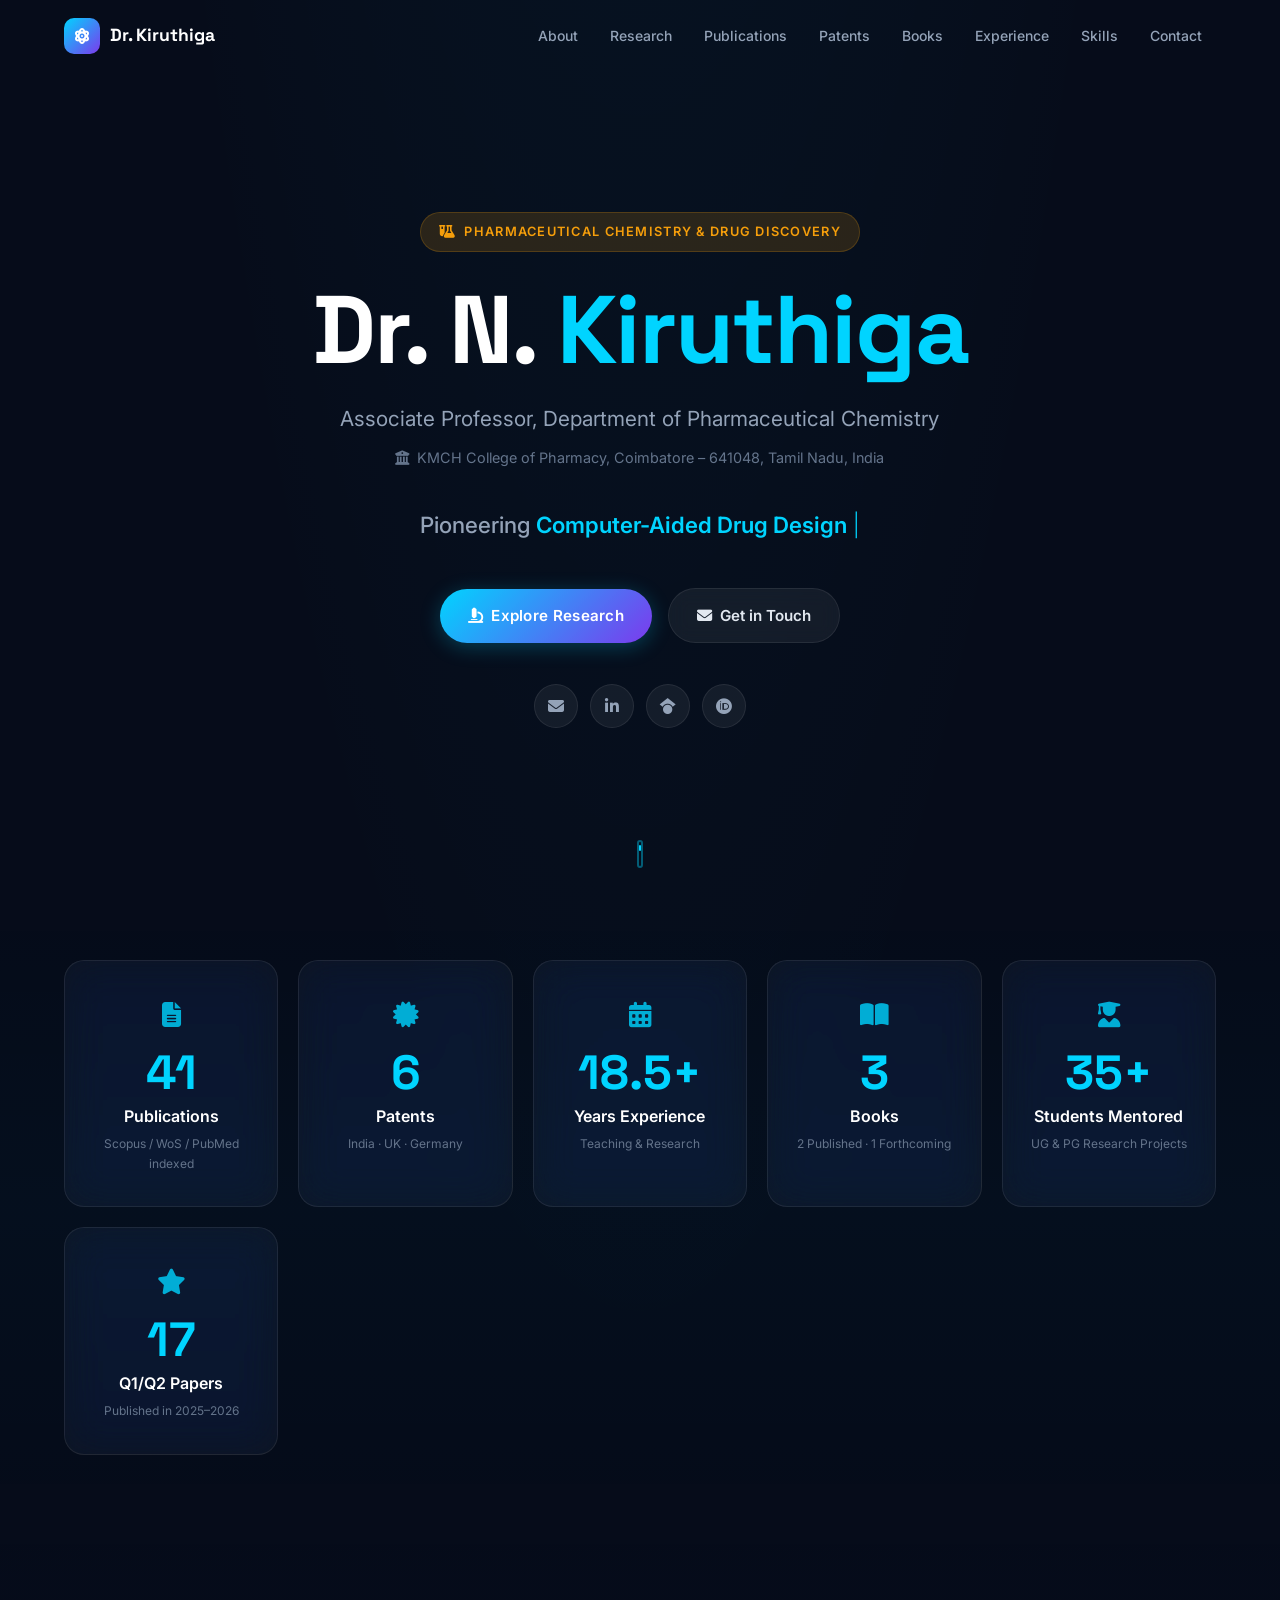
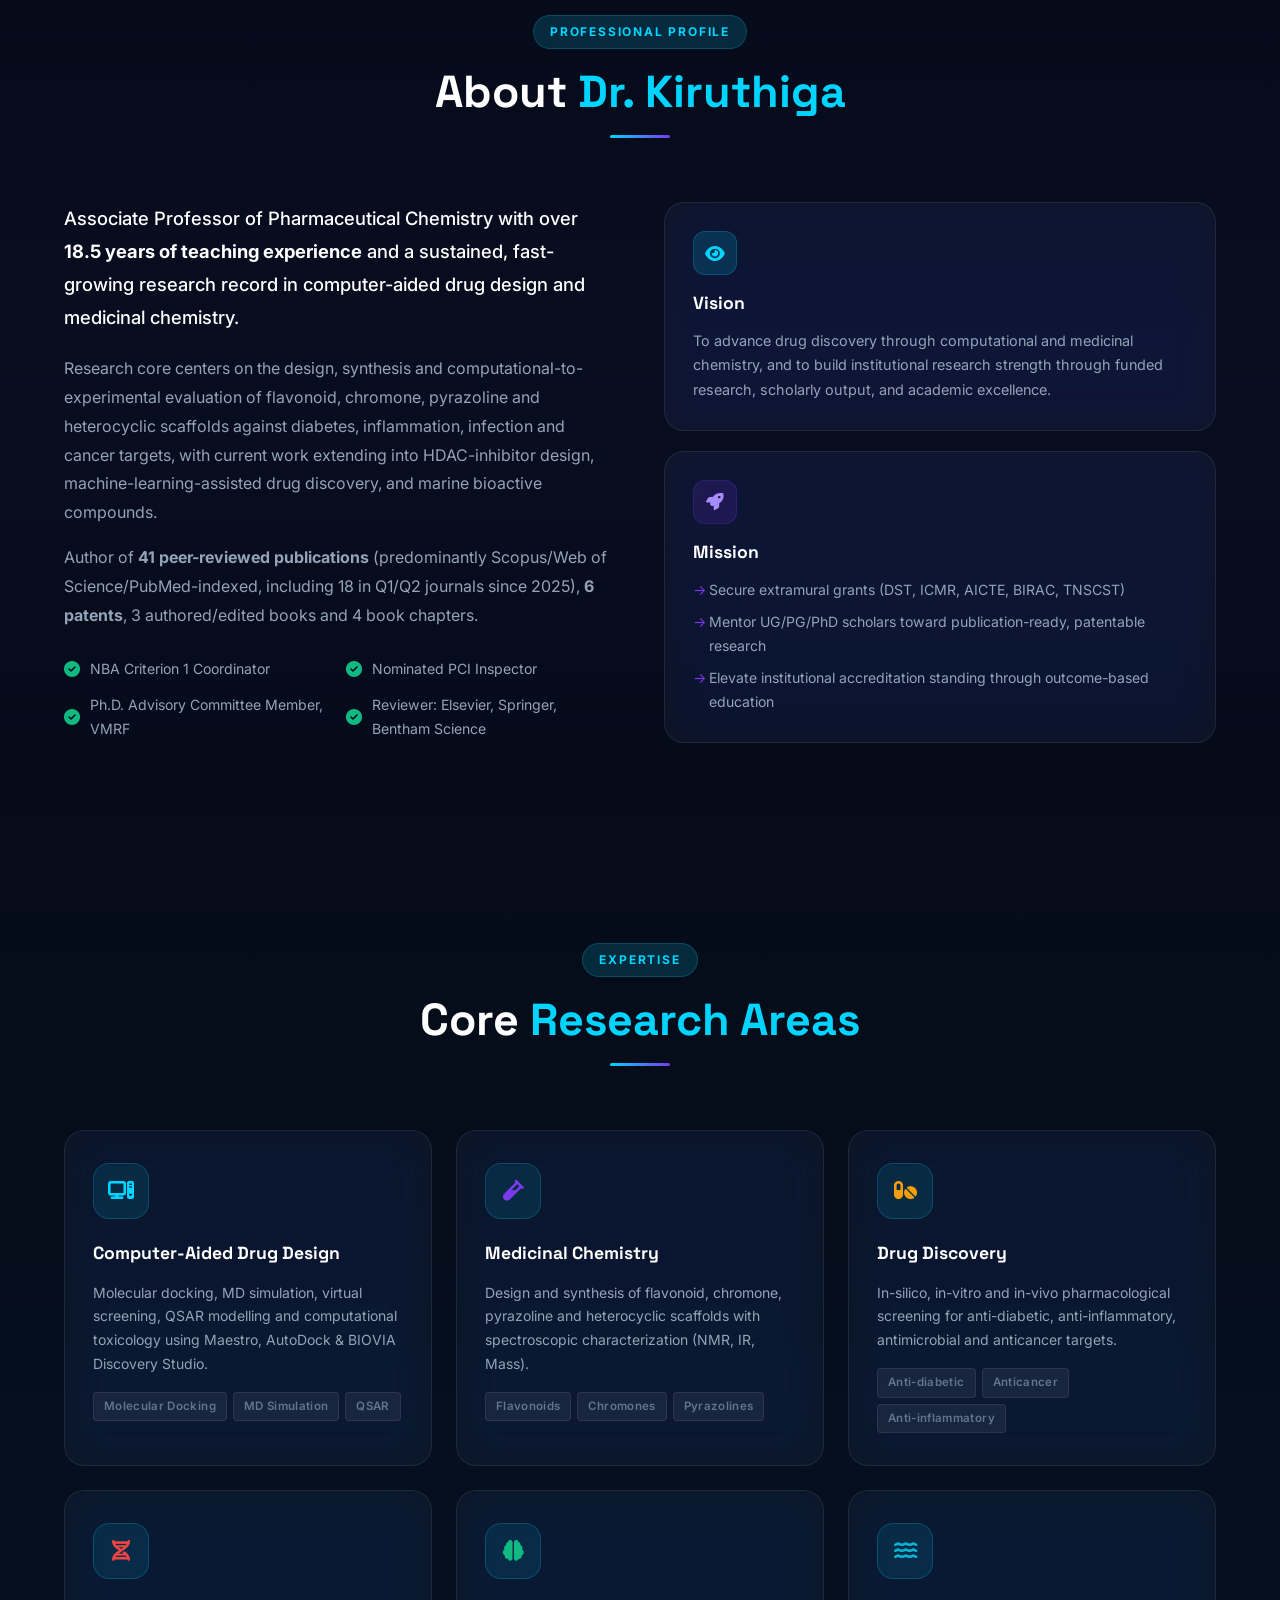
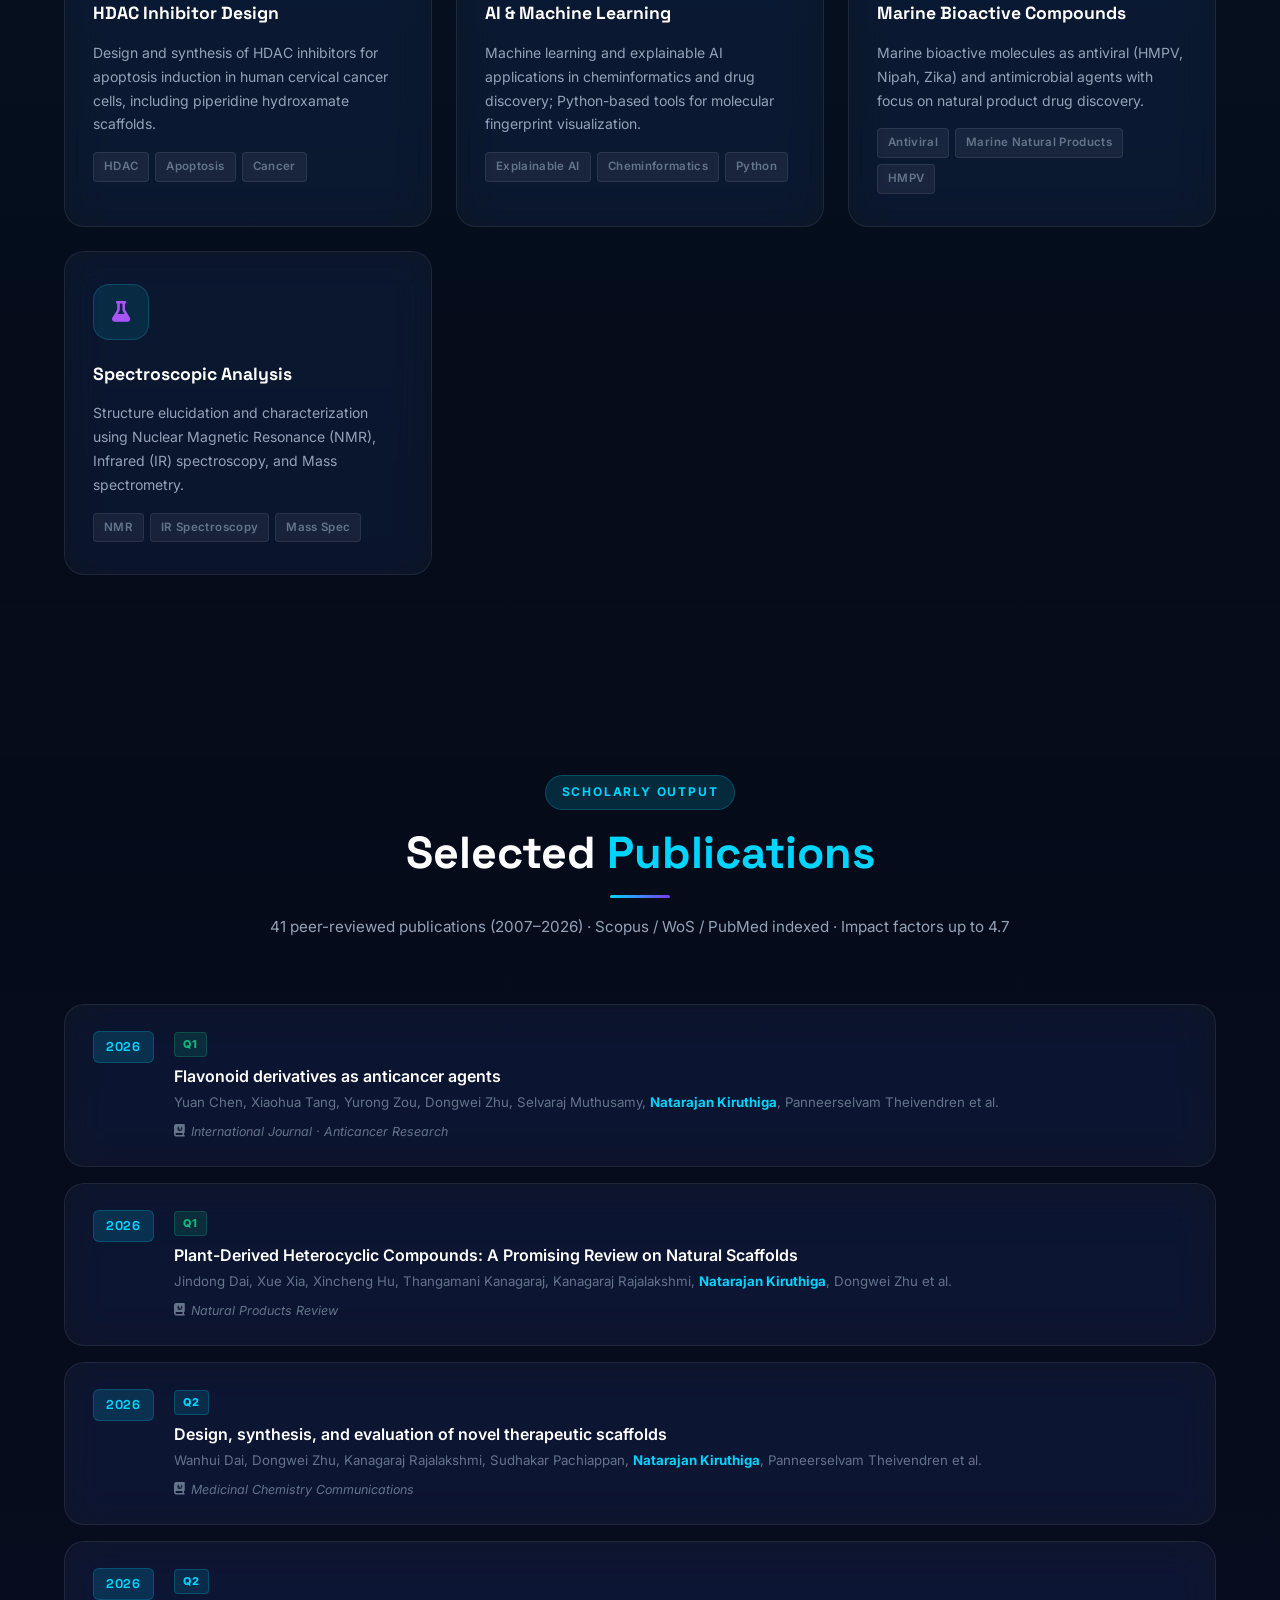
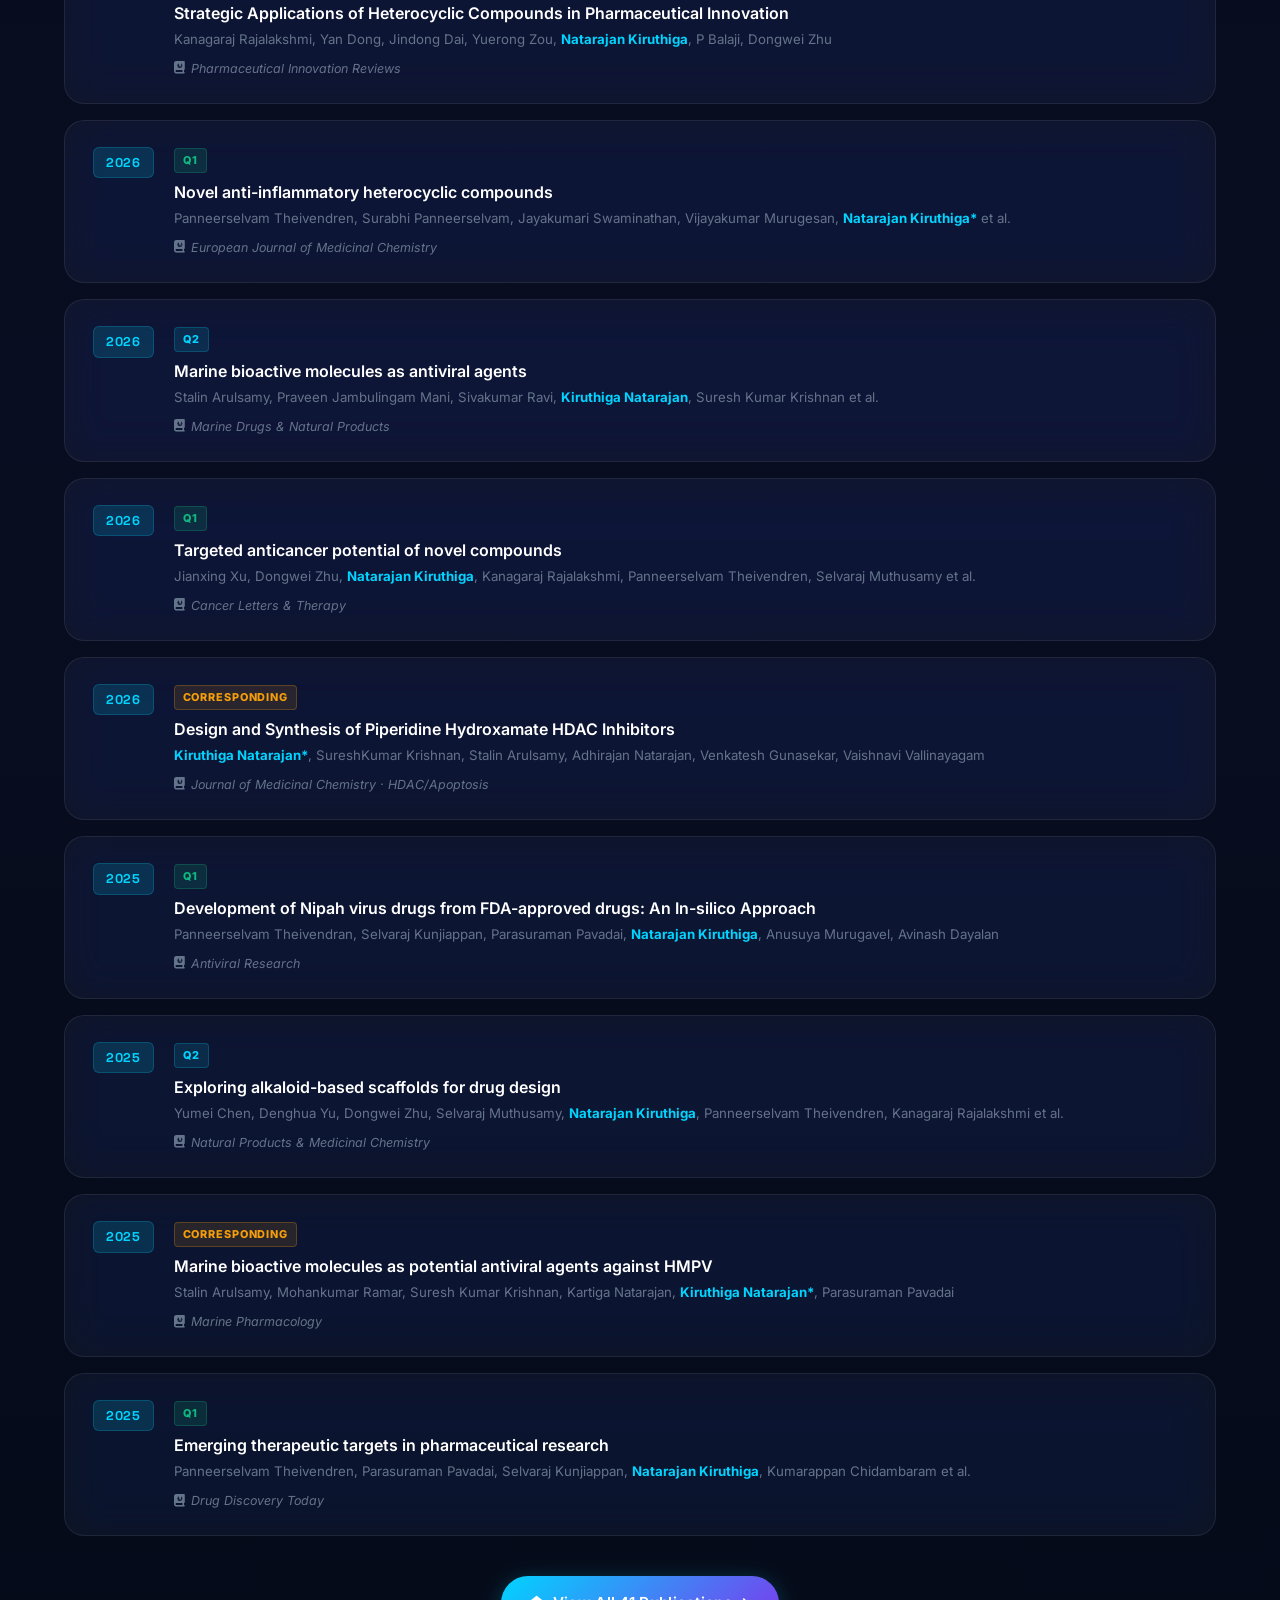
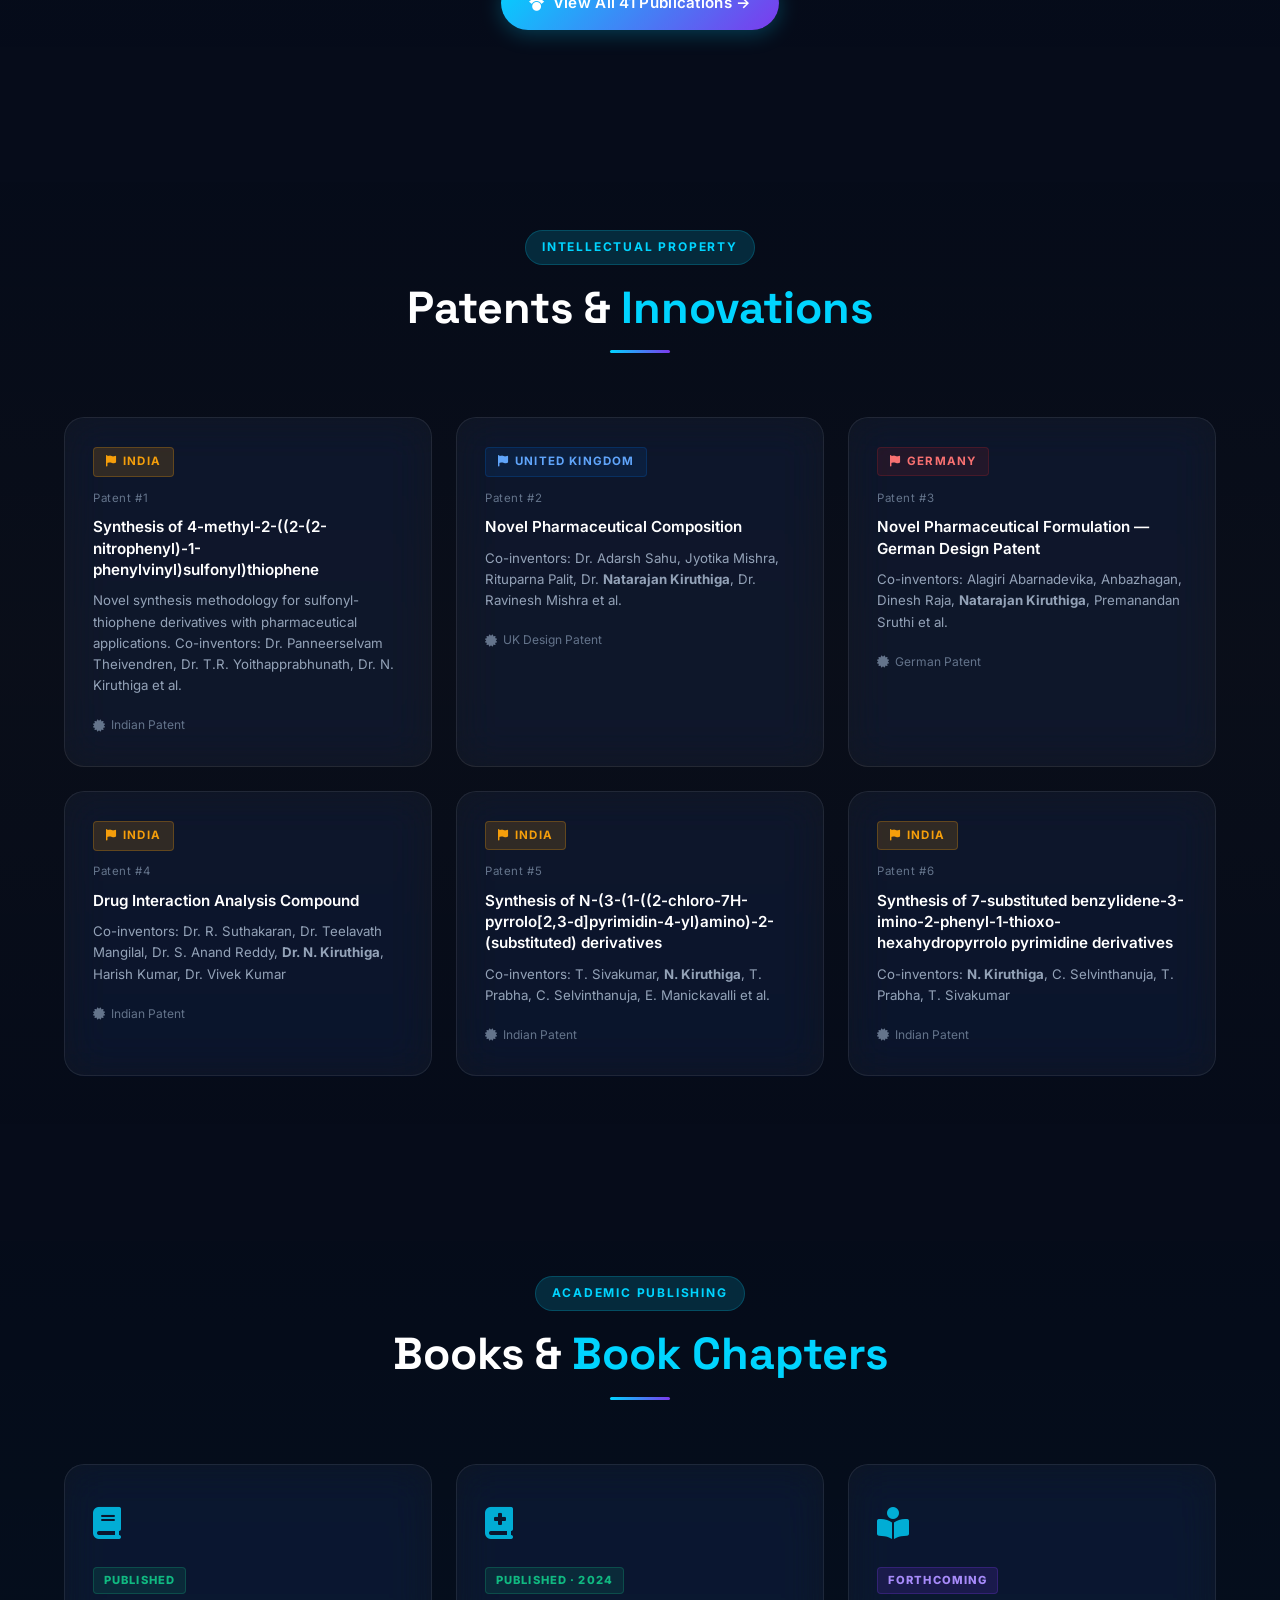
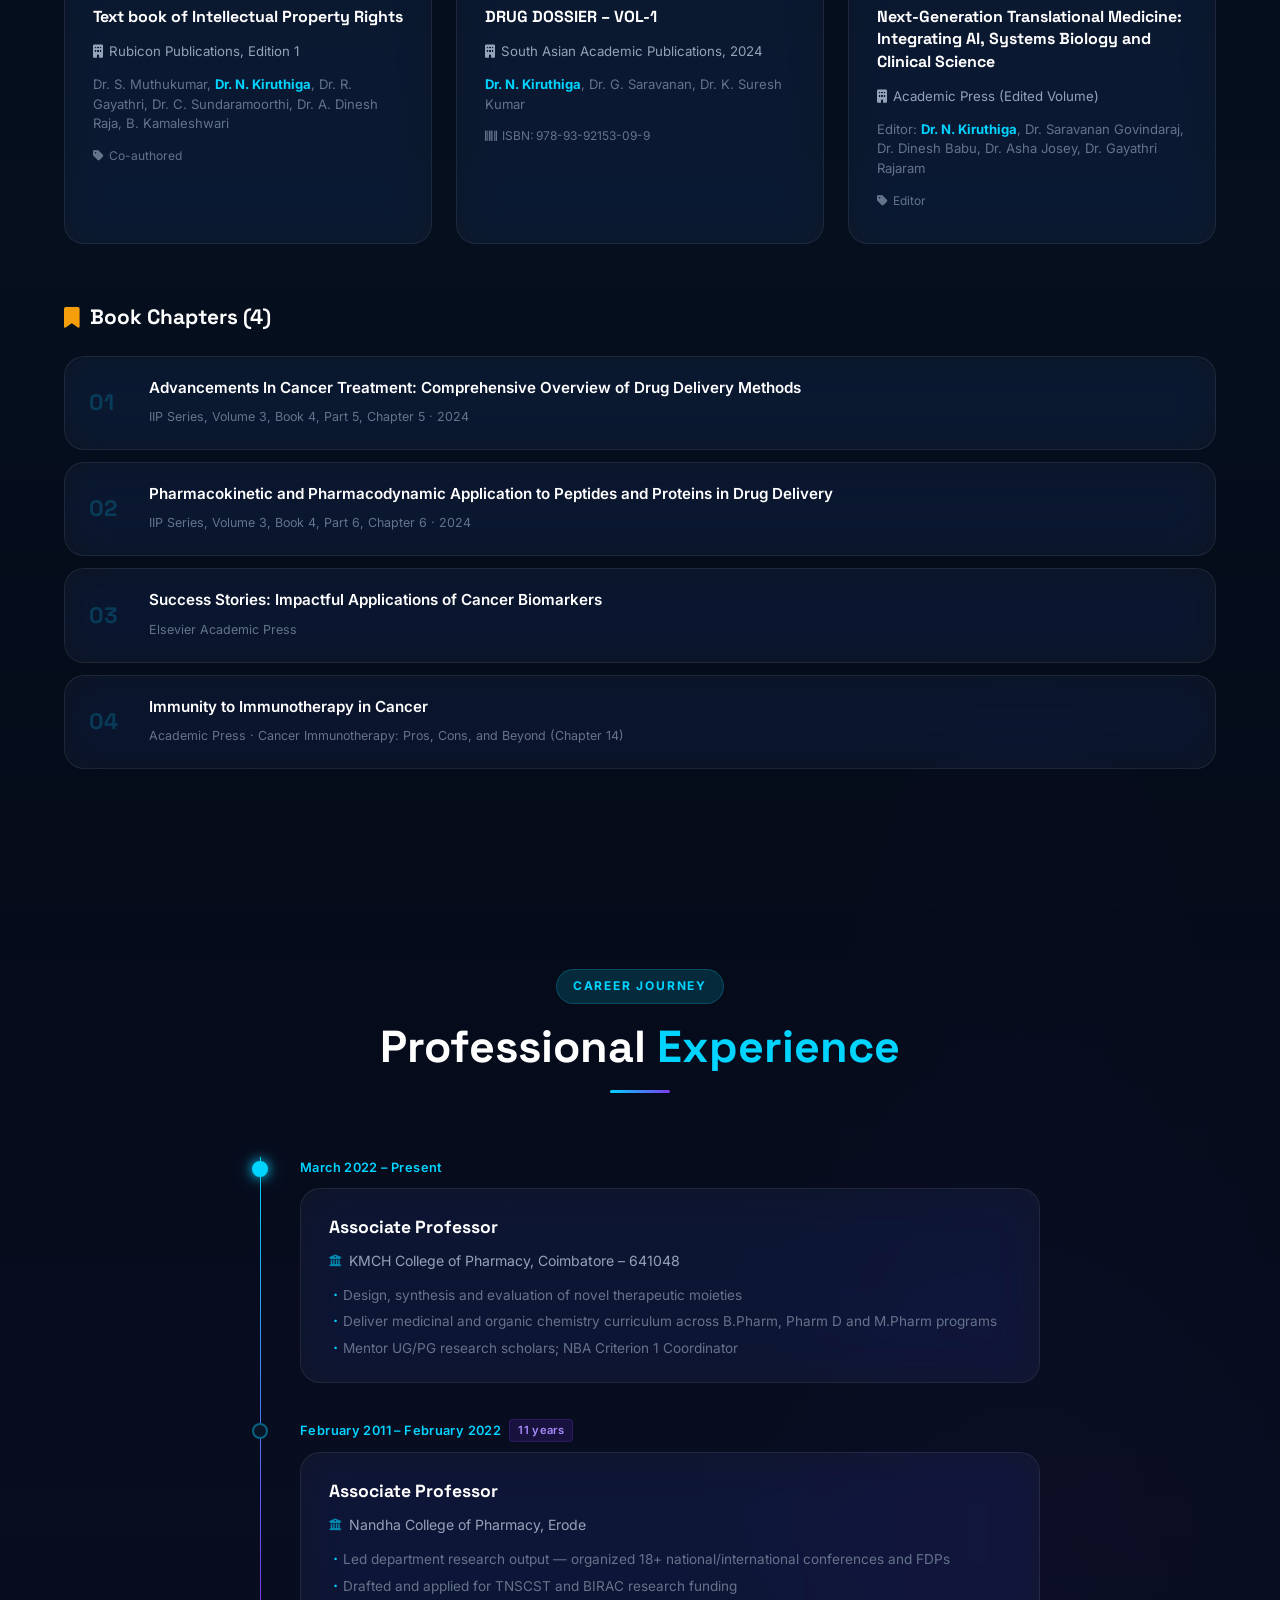
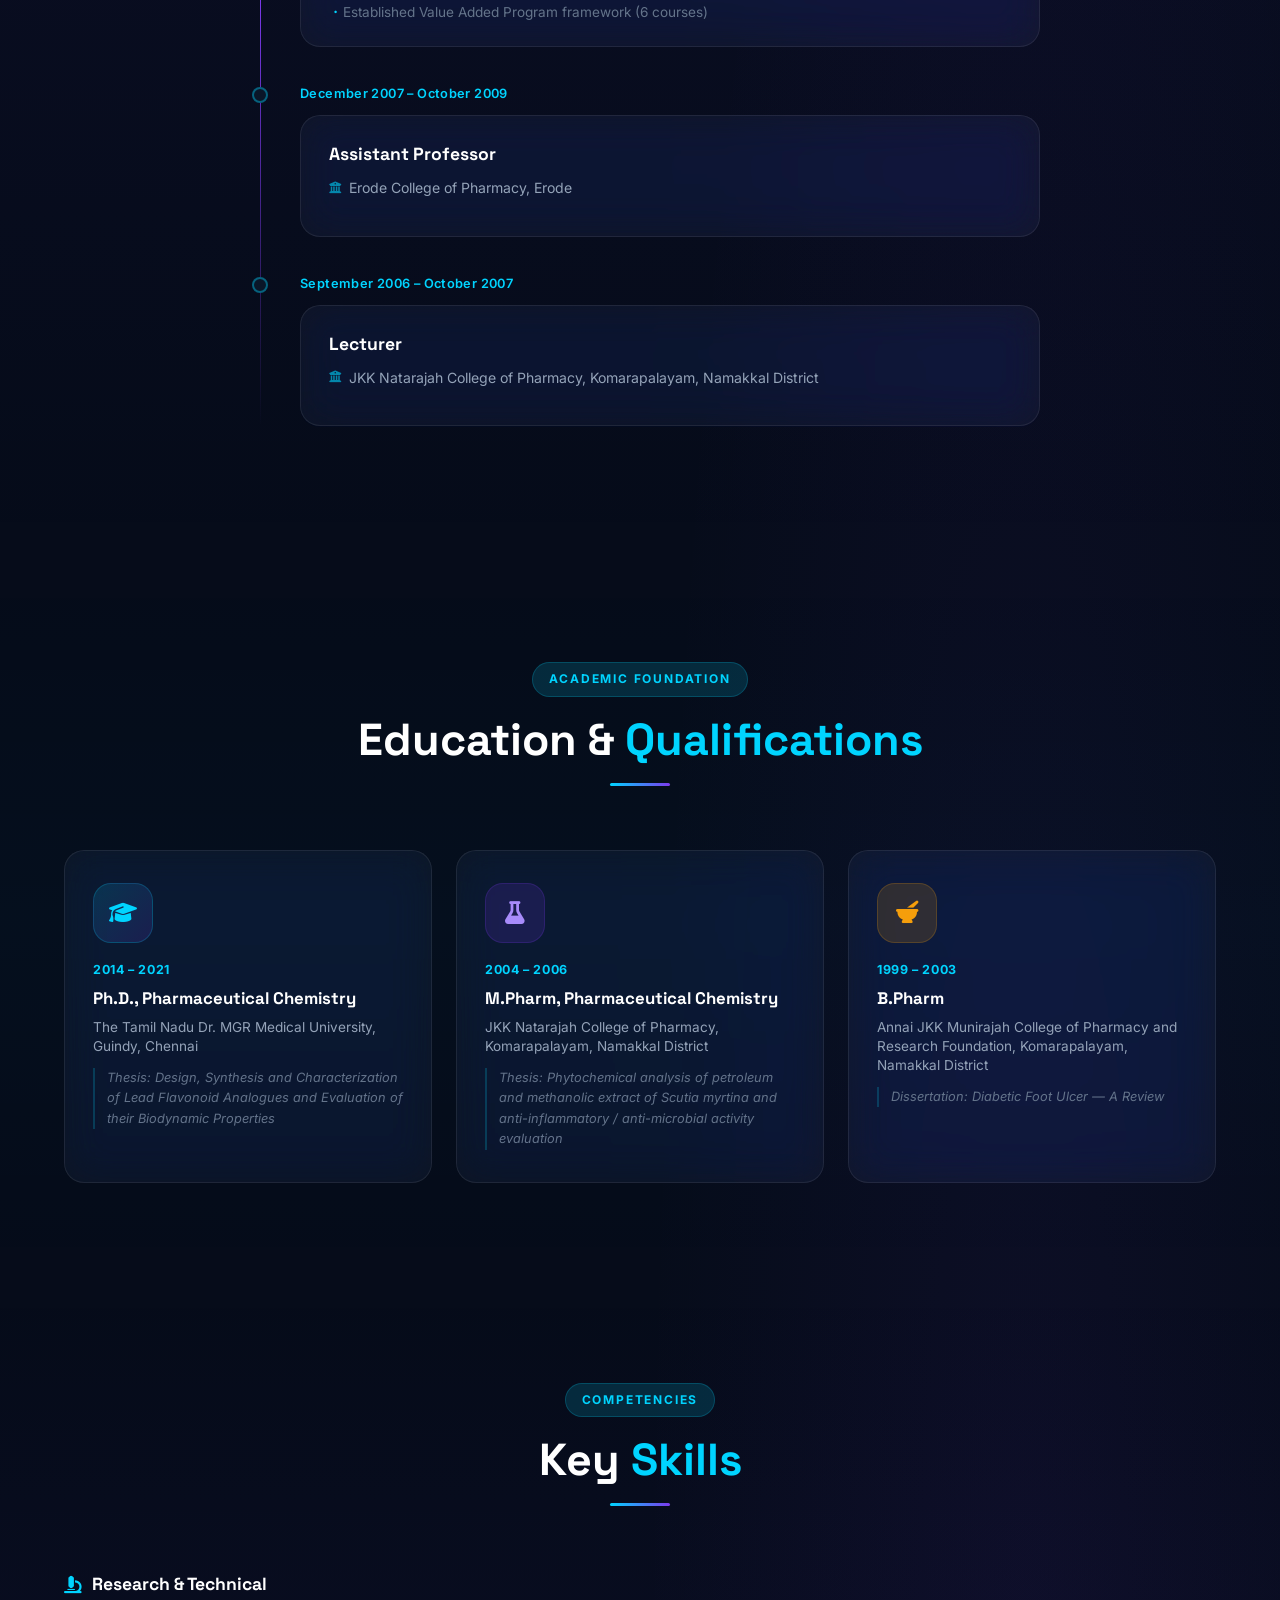
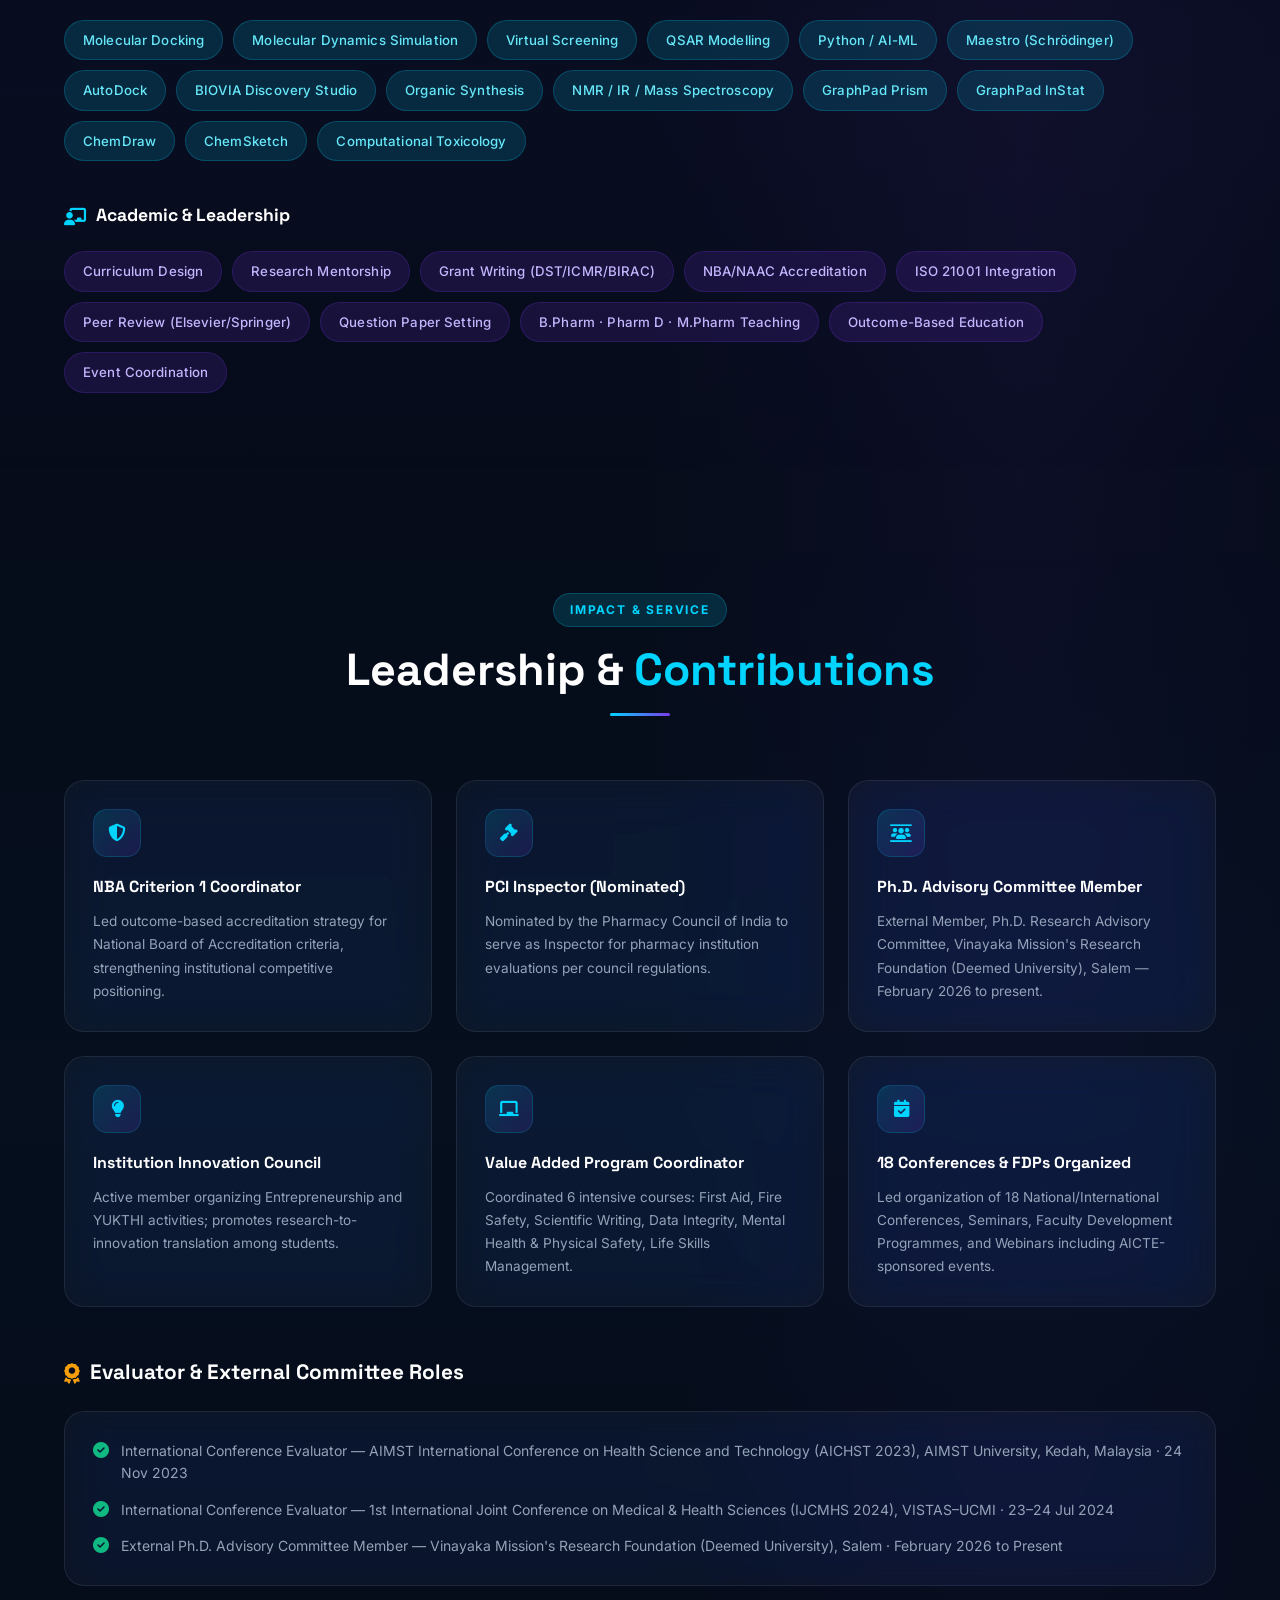
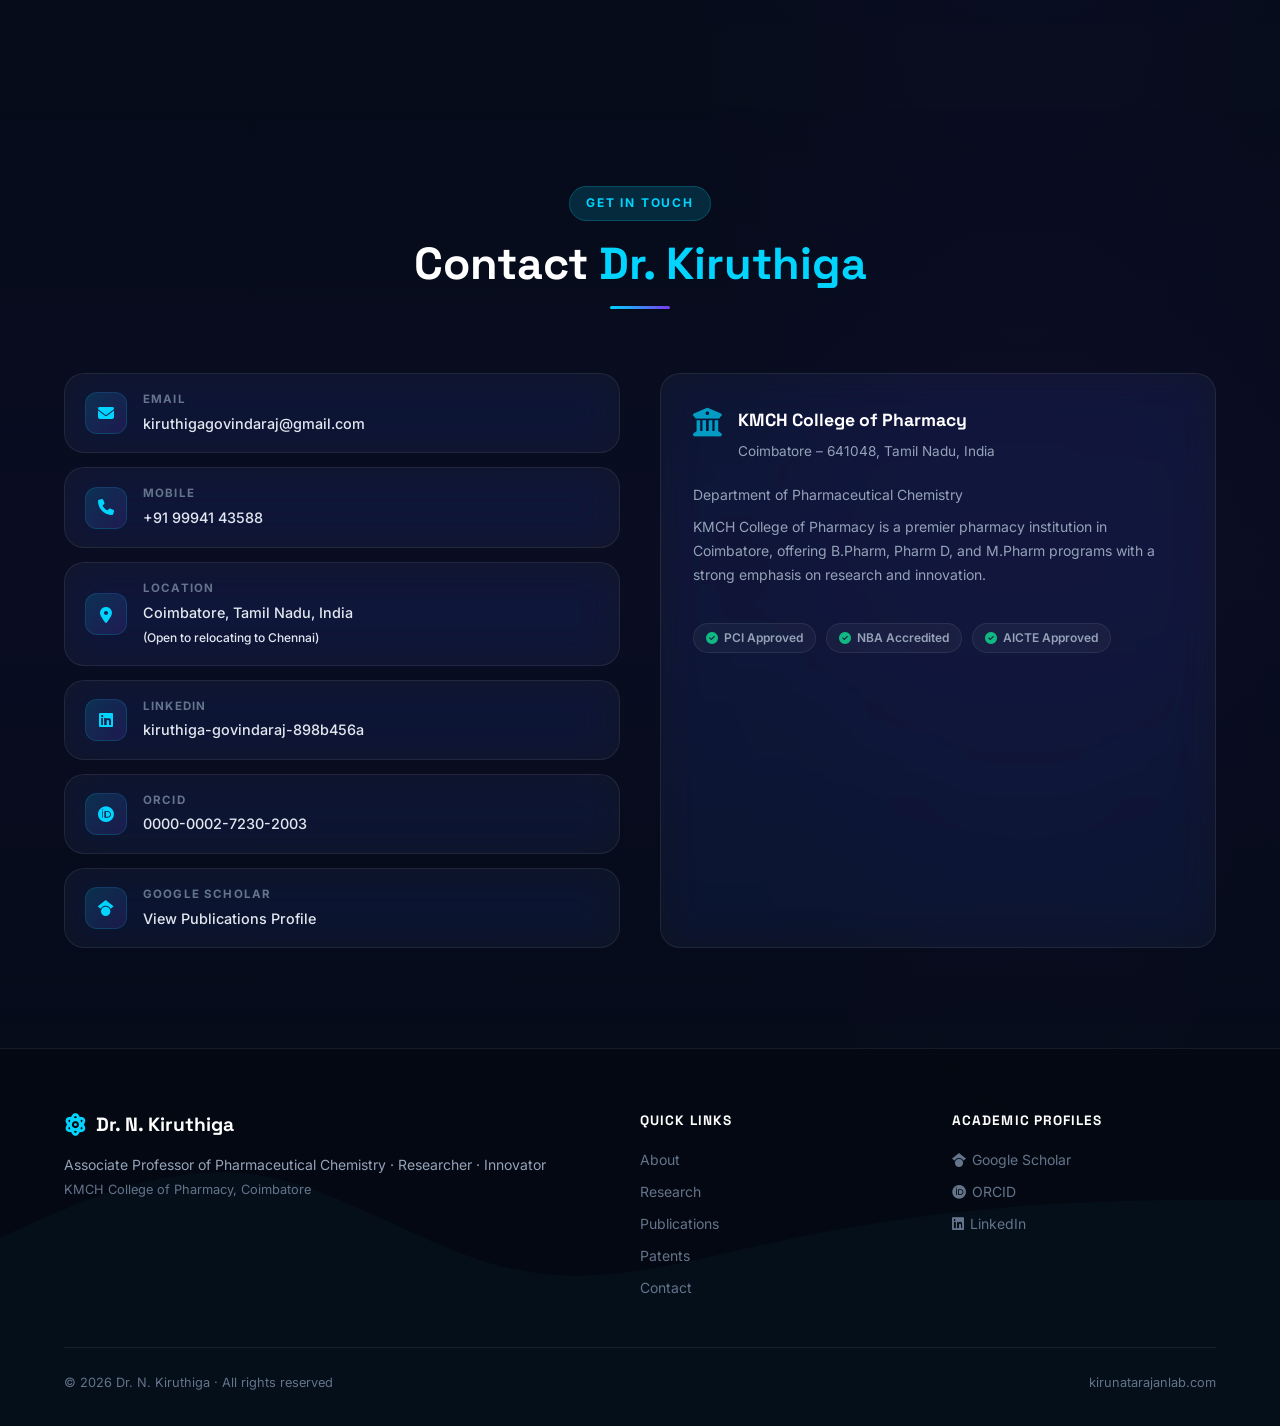
==== index.html @ 381cdba2 "Initial commit: Ultra-premium academic portfolio for Dr. N. Kiruthiga Glassmorphism design with part" ====
<!DOCTYPE html>
<html lang="en">
<head>
  <meta charset="UTF-8" />
  <meta name="viewport" content="width=device-width, initial-scale=1.0" />
  <meta name="description" content="Dr. N. Kiruthiga — Associate Professor of Pharmaceutical Chemistry, KMCH College of Pharmacy, Coimbatore. Expert in Computer-Aided Drug Design, Medicinal Chemistry, AI-Driven Drug Discovery." />
  <meta name="keywords" content="Dr N Kiruthiga, Pharmaceutical Chemistry, Drug Design, CADD, Medicinal Chemistry, KMCH College of Pharmacy" />
  <meta name="author" content="Dr. N. Kiruthiga" />
  <meta property="og:title" content="Dr. N. Kiruthiga | Pharmaceutical Chemistry &amp; Drug Discovery" />
  <meta property="og:description" content="Associate Professor with 18.5+ years experience, 41 publications, 6 patents, and pioneering research in CADD and AI-driven drug discovery." />
  <meta property="og:type" content="website" />
  <title>Dr. N. Kiruthiga | Pharmaceutical Chemistry &amp; Drug Discovery</title>

  <!-- Google Fonts -->
  <link rel="preconnect" href="https://fonts.googleapis.com" />
  <link rel="preconnect" href="https://fonts.gstatic.com" crossorigin />
  <link href="https://fonts.googleapis.com/css2?family=Inter:wght@300;400;500;600;700;800;900&family=Space+Grotesk:wght@300;400;500;600;700&display=swap" rel="stylesheet" />

  <!-- Font Awesome 6 -->
  <link rel="stylesheet" href="https://cdnjs.cloudflare.com/ajax/libs/font-awesome/6.5.0/css/all.min.css" />

  <link rel="stylesheet" href="css/style.css" />
</head>
<body>

  <!-- Particle Canvas -->
  <canvas id="particleCanvas"></canvas>

  <!-- Navigation -->
  <nav id="navbar">
    <div class="nav-container">
      <a href="#hero" class="nav-logo">
        <span class="logo-icon"><i class="fa-solid fa-atom"></i></span>
        <span>Dr. Kiruthiga</span>
      </a>
      <button class="nav-toggle" id="navToggle" aria-label="Toggle navigation">
        <span></span><span></span><span></span>
      </button>
      <ul class="nav-links" id="navLinks">
        <li><a href="#about">About</a></li>
        <li><a href="#research">Research</a></li>
        <li><a href="#publications">Publications</a></li>
        <li><a href="#patents">Patents</a></li>
        <li><a href="#books">Books</a></li>
        <li><a href="#experience">Experience</a></li>
        <li><a href="#skills">Skills</a></li>
        <li><a href="#contact">Contact</a></li>
      </ul>
    </div>
  </nav>

  <!-- Hero Section -->
  <section id="hero">
    <div class="hero-content">
      <div class="hero-badge reveal">
        <i class="fa-solid fa-flask-vial"></i>
        <span>Pharmaceutical Chemistry &amp; Drug Discovery</span>
      </div>
      <h1 class="hero-name reveal">
        Dr. N. <span class="gradient-text">Kiruthiga</span>
      </h1>
      <p class="hero-title reveal">Associate Professor, Department of Pharmaceutical Chemistry</p>
      <p class="hero-institution reveal">
        <i class="fa-solid fa-building-columns"></i>
        KMCH College of Pharmacy, Coimbatore – 641048, Tamil Nadu, India
      </p>
      <div class="hero-typewriter reveal">
        <span class="typewriter-static">Pioneering </span>
        <span class="typewriter-text" id="typewriterText"></span>
        <span class="typewriter-cursor">|</span>
      </div>
      <div class="hero-cta reveal">
        <a href="#about" class="btn-primary">
          <i class="fa-solid fa-microscope"></i> Explore Research
        </a>
        <a href="#contact" class="btn-glass">
          <i class="fa-solid fa-envelope"></i> Get in Touch
        </a>
      </div>
      <div class="hero-links reveal">
        <a href="mailto:kiruthigagovindaraj@gmail.com" class="hero-link" aria-label="Email">
          <i class="fa-solid fa-envelope"></i>
        </a>
        <a href="https://linkedin.com/in/kiruthiga-govindaraj-898b456a" target="_blank" rel="noopener" class="hero-link" aria-label="LinkedIn">
          <i class="fa-brands fa-linkedin-in"></i>
        </a>
        <a href="https://scholar.google.com/citations?user=NSQRRvoAAAAJ&hl=en" target="_blank" rel="noopener" class="hero-link" aria-label="Google Scholar">
          <i class="fa-brands fa-google-scholar"></i>
        </a>
        <a href="https://orcid.org/0000-0002-7230-2003" target="_blank" rel="noopener" class="hero-link" aria-label="ORCID">
          <i class="fa-brands fa-orcid"></i>
        </a>
      </div>
    </div>
    <div class="hero-scroll-indicator">
      <div class="scroll-dot"></div>
    </div>
  </section>

  <!-- Stats Section -->
  <section id="stats">
    <div class="container">
      <div class="stats-grid">
        <div class="stat-card glass-card reveal">
          <div class="stat-icon"><i class="fa-solid fa-file-lines"></i></div>
          <div class="stat-number" data-target="41">0</div>
          <div class="stat-label">Publications</div>
          <div class="stat-sub">Scopus / WoS / PubMed indexed</div>
        </div>
        <div class="stat-card glass-card reveal">
          <div class="stat-icon"><i class="fa-solid fa-certificate"></i></div>
          <div class="stat-number" data-target="6">0</div>
          <div class="stat-label">Patents</div>
          <div class="stat-sub">India · UK · Germany</div>
        </div>
        <div class="stat-card glass-card reveal">
          <div class="stat-icon"><i class="fa-solid fa-calendar-days"></i></div>
          <div class="stat-number stat-decimal" data-target="18.5">0</div>
          <div class="stat-label">Years Experience</div>
          <div class="stat-sub">Teaching &amp; Research</div>
        </div>
        <div class="stat-card glass-card reveal">
          <div class="stat-icon"><i class="fa-solid fa-book-open"></i></div>
          <div class="stat-number" data-target="3">0</div>
          <div class="stat-label">Books</div>
          <div class="stat-sub">2 Published · 1 Forthcoming</div>
        </div>
        <div class="stat-card glass-card reveal">
          <div class="stat-icon"><i class="fa-solid fa-user-graduate"></i></div>
          <div class="stat-number" data-target="35">0</div>
          <div class="stat-label">Students Mentored</div>
          <div class="stat-sub">UG &amp; PG Research Projects</div>
        </div>
        <div class="stat-card glass-card reveal">
          <div class="stat-icon"><i class="fa-solid fa-star"></i></div>
          <div class="stat-number" data-target="17">0</div>
          <div class="stat-label">Q1/Q2 Papers</div>
          <div class="stat-sub">Published in 2025–2026</div>
        </div>
      </div>
    </div>
  </section>

  <!-- About / Summary -->
  <section id="about">
    <div class="container">
      <div class="section-header reveal">
        <span class="section-tag">Professional Profile</span>
        <h2 class="section-title">About <span class="gradient-text">Dr. Kiruthiga</span></h2>
        <div class="section-line"></div>
      </div>
      <div class="about-grid">
        <div class="about-text reveal">
          <p class="about-summary">
            Associate Professor of Pharmaceutical Chemistry with over <strong>18.5 years of teaching experience</strong> and a sustained, fast-growing research record in computer-aided drug design and medicinal chemistry.
          </p>
          <p class="about-detail">
            Research core centers on the design, synthesis and computational-to-experimental evaluation of flavonoid, chromone, pyrazoline and heterocyclic scaffolds against diabetes, inflammation, infection and cancer targets, with current work extending into HDAC-inhibitor design, machine-learning-assisted drug discovery, and marine bioactive compounds.
          </p>
          <p class="about-detail">
            Author of <strong>41 peer-reviewed publications</strong> (predominantly Scopus/Web of Science/PubMed-indexed, including 18 in Q1/Q2 journals since 2025), <strong>6 patents</strong>, 3 authored/edited books and 4 book chapters.
          </p>
          <div class="about-highlights">
            <div class="highlight-item">
              <i class="fa-solid fa-check-circle"></i>
              <span>NBA Criterion 1 Coordinator</span>
            </div>
            <div class="highlight-item">
              <i class="fa-solid fa-check-circle"></i>
              <span>Nominated PCI Inspector</span>
            </div>
            <div class="highlight-item">
              <i class="fa-solid fa-check-circle"></i>
              <span>Ph.D. Advisory Committee Member, VMRF</span>
            </div>
            <div class="highlight-item">
              <i class="fa-solid fa-check-circle"></i>
              <span>Reviewer: Elsevier, Springer, Bentham Science</span>
            </div>
          </div>
        </div>
        <div class="about-vision reveal">
          <div class="vision-card glass-card">
            <div class="vision-icon"><i class="fa-solid fa-eye"></i></div>
            <h3>Vision</h3>
            <p>To advance drug discovery through computational and medicinal chemistry, and to build institutional research strength through funded research, scholarly output, and academic excellence.</p>
          </div>
          <div class="mission-card glass-card">
            <div class="vision-icon"><i class="fa-solid fa-rocket"></i></div>
            <h3>Mission</h3>
            <ul>
              <li>Secure extramural grants (DST, ICMR, AICTE, BIRAC, TNSCST)</li>
              <li>Mentor UG/PG/PhD scholars toward publication-ready, patentable research</li>
              <li>Elevate institutional accreditation standing through outcome-based education</li>
            </ul>
          </div>
        </div>
      </div>
    </div>
  </section>

  <!-- Research Areas -->
  <section id="research">
    <div class="container">
      <div class="section-header reveal">
        <span class="section-tag">Expertise</span>
        <h2 class="section-title">Core <span class="gradient-text">Research Areas</span></h2>
        <div class="section-line"></div>
      </div>
      <div class="research-grid">
        <div class="research-card glass-card reveal">
          <div class="research-icon" style="--icon-color: #00d4ff;">
            <i class="fa-solid fa-computer"></i>
          </div>
          <h3>Computer-Aided Drug Design</h3>
          <p>Molecular docking, MD simulation, virtual screening, QSAR modelling and computational toxicology using Maestro, AutoDock &amp; BIOVIA Discovery Studio.</p>
          <div class="research-tags">
            <span>Molecular Docking</span><span>MD Simulation</span><span>QSAR</span>
          </div>
        </div>
        <div class="research-card glass-card reveal">
          <div class="research-icon" style="--icon-color: #7c3aed;">
            <i class="fa-solid fa-vial"></i>
          </div>
          <h3>Medicinal Chemistry</h3>
          <p>Design and synthesis of flavonoid, chromone, pyrazoline and heterocyclic scaffolds with spectroscopic characterization (NMR, IR, Mass).</p>
          <div class="research-tags">
            <span>Flavonoids</span><span>Chromones</span><span>Pyrazolines</span>
          </div>
        </div>
        <div class="research-card glass-card reveal">
          <div class="research-icon" style="--icon-color: #f59e0b;">
            <i class="fa-solid fa-pills"></i>
          </div>
          <h3>Drug Discovery</h3>
          <p>In-silico, in-vitro and in-vivo pharmacological screening for anti-diabetic, anti-inflammatory, antimicrobial and anticancer targets.</p>
          <div class="research-tags">
            <span>Anti-diabetic</span><span>Anticancer</span><span>Anti-inflammatory</span>
          </div>
        </div>
        <div class="research-card glass-card reveal">
          <div class="research-icon" style="--icon-color: #ef4444;">
            <i class="fa-solid fa-dna"></i>
          </div>
          <h3>HDAC Inhibitor Design</h3>
          <p>Design and synthesis of HDAC inhibitors for apoptosis induction in human cervical cancer cells, including piperidine hydroxamate scaffolds.</p>
          <div class="research-tags">
            <span>HDAC</span><span>Apoptosis</span><span>Cancer</span>
          </div>
        </div>
        <div class="research-card glass-card reveal">
          <div class="research-icon" style="--icon-color: #10b981;">
            <i class="fa-solid fa-brain"></i>
          </div>
          <h3>AI &amp; Machine Learning</h3>
          <p>Machine learning and explainable AI applications in cheminformatics and drug discovery; Python-based tools for molecular fingerprint visualization.</p>
          <div class="research-tags">
            <span>Explainable AI</span><span>Cheminformatics</span><span>Python</span>
          </div>
        </div>
        <div class="research-card glass-card reveal">
          <div class="research-icon" style="--icon-color: #06b6d4;">
            <i class="fa-solid fa-water"></i>
          </div>
          <h3>Marine Bioactive Compounds</h3>
          <p>Marine bioactive molecules as antiviral (HMPV, Nipah, Zika) and antimicrobial agents with focus on natural product drug discovery.</p>
          <div class="research-tags">
            <span>Antiviral</span><span>Marine Natural Products</span><span>HMPV</span>
          </div>
        </div>
        <div class="research-card glass-card reveal">
          <div class="research-icon" style="--icon-color: #a855f7;">
            <i class="fa-solid fa-flask"></i>
          </div>
          <h3>Spectroscopic Analysis</h3>
          <p>Structure elucidation and characterization using Nuclear Magnetic Resonance (NMR), Infrared (IR) spectroscopy, and Mass spectrometry.</p>
          <div class="research-tags">
            <span>NMR</span><span>IR Spectroscopy</span><span>Mass Spec</span>
          </div>
        </div>
      </div>
    </div>
  </section>

  <!-- Publications -->
  <section id="publications">
    <div class="container">
      <div class="section-header reveal">
        <span class="section-tag">Scholarly Output</span>
        <h2 class="section-title">Selected <span class="gradient-text">Publications</span></h2>
        <div class="section-line"></div>
        <p class="section-subtitle">41 peer-reviewed publications (2007–2026) · Scopus / WoS / PubMed indexed · Impact factors up to 4.7</p>
      </div>
      <div class="publications-list">
        <div class="pub-item glass-card reveal">
          <div class="pub-year-badge">2026</div>
          <div class="pub-content">
            <div class="pub-badge q1">Q1</div>
            <h4>Flavonoid derivatives as anticancer agents</h4>
            <p class="pub-authors">Yuan Chen, Xiaohua Tang, Yurong Zou, Dongwei Zhu, Selvaraj Muthusamy, <strong>Natarajan Kiruthiga</strong>, Panneerselvam Theivendren et al.</p>
            <div class="pub-meta"><i class="fa-solid fa-journal-whills"></i> International Journal · Anticancer Research</div>
          </div>
        </div>
        <div class="pub-item glass-card reveal">
          <div class="pub-year-badge">2026</div>
          <div class="pub-content">
            <div class="pub-badge q1">Q1</div>
            <h4>Plant-Derived Heterocyclic Compounds: A Promising Review on Natural Scaffolds</h4>
            <p class="pub-authors">Jindong Dai, Xue Xia, Xincheng Hu, Thangamani Kanagaraj, Kanagaraj Rajalakshmi, <strong>Natarajan Kiruthiga</strong>, Dongwei Zhu et al.</p>
            <div class="pub-meta"><i class="fa-solid fa-journal-whills"></i> Natural Products Review</div>
          </div>
        </div>
        <div class="pub-item glass-card reveal">
          <div class="pub-year-badge">2026</div>
          <div class="pub-content">
            <div class="pub-badge q2">Q2</div>
            <h4>Design, synthesis, and evaluation of novel therapeutic scaffolds</h4>
            <p class="pub-authors">Wanhui Dai, Dongwei Zhu, Kanagaraj Rajalakshmi, Sudhakar Pachiappan, <strong>Natarajan Kiruthiga</strong>, Panneerselvam Theivendren et al.</p>
            <div class="pub-meta"><i class="fa-solid fa-journal-whills"></i> Medicinal Chemistry Communications</div>
          </div>
        </div>
        <div class="pub-item glass-card reveal">
          <div class="pub-year-badge">2026</div>
          <div class="pub-content">
            <div class="pub-badge q2">Q2</div>
            <h4>Strategic Applications of Heterocyclic Compounds in Pharmaceutical Innovation</h4>
            <p class="pub-authors">Kanagaraj Rajalakshmi, Yan Dong, Jindong Dai, Yuerong Zou, <strong>Natarajan Kiruthiga</strong>, P Balaji, Dongwei Zhu</p>
            <div class="pub-meta"><i class="fa-solid fa-journal-whills"></i> Pharmaceutical Innovation Reviews</div>
          </div>
        </div>
        <div class="pub-item glass-card reveal">
          <div class="pub-year-badge">2026</div>
          <div class="pub-content">
            <div class="pub-badge q1">Q1</div>
            <h4>Novel anti-inflammatory heterocyclic compounds</h4>
            <p class="pub-authors">Panneerselvam Theivendren, Surabhi Panneerselvam, Jayakumari Swaminathan, Vijayakumar Murugesan, <strong>Natarajan Kiruthiga*</strong> et al.</p>
            <div class="pub-meta"><i class="fa-solid fa-journal-whills"></i> European Journal of Medicinal Chemistry</div>
          </div>
        </div>
        <div class="pub-item glass-card reveal">
          <div class="pub-year-badge">2026</div>
          <div class="pub-content">
            <div class="pub-badge q2">Q2</div>
            <h4>Marine bioactive molecules as antiviral agents</h4>
            <p class="pub-authors">Stalin Arulsamy, Praveen Jambulingam Mani, Sivakumar Ravi, <strong>Kiruthiga Natarajan</strong>, Suresh Kumar Krishnan et al.</p>
            <div class="pub-meta"><i class="fa-solid fa-journal-whills"></i> Marine Drugs &amp; Natural Products</div>
          </div>
        </div>
        <div class="pub-item glass-card reveal">
          <div class="pub-year-badge">2026</div>
          <div class="pub-content">
            <div class="pub-badge q1">Q1</div>
            <h4>Targeted anticancer potential of novel compounds</h4>
            <p class="pub-authors">Jianxing Xu, Dongwei Zhu, <strong>Natarajan Kiruthiga</strong>, Kanagaraj Rajalakshmi, Panneerselvam Theivendren, Selvaraj Muthusamy et al.</p>
            <div class="pub-meta"><i class="fa-solid fa-journal-whills"></i> Cancer Letters &amp; Therapy</div>
          </div>
        </div>
        <div class="pub-item glass-card reveal">
          <div class="pub-year-badge">2026</div>
          <div class="pub-content">
            <div class="pub-badge highlight">Corresponding</div>
            <h4>Design and Synthesis of Piperidine Hydroxamate HDAC Inhibitors</h4>
            <p class="pub-authors"><strong>Kiruthiga Natarajan*</strong>, SureshKumar Krishnan, Stalin Arulsamy, Adhirajan Natarajan, Venkatesh Gunasekar, Vaishnavi Vallinayagam</p>
            <div class="pub-meta"><i class="fa-solid fa-journal-whills"></i> Journal of Medicinal Chemistry · HDAC/Apoptosis</div>
          </div>
        </div>
        <div class="pub-item glass-card reveal">
          <div class="pub-year-badge">2025</div>
          <div class="pub-content">
            <div class="pub-badge q1">Q1</div>
            <h4>Development of Nipah virus drugs from FDA-approved drugs: An In-silico Approach</h4>
            <p class="pub-authors">Panneerselvam Theivendran, Selvaraj Kunjiappan, Parasuraman Pavadai, <strong>Natarajan Kiruthiga</strong>, Anusuya Murugavel, Avinash Dayalan</p>
            <div class="pub-meta"><i class="fa-solid fa-journal-whills"></i> Antiviral Research</div>
          </div>
        </div>
        <div class="pub-item glass-card reveal">
          <div class="pub-year-badge">2025</div>
          <div class="pub-content">
            <div class="pub-badge q2">Q2</div>
            <h4>Exploring alkaloid-based scaffolds for drug design</h4>
            <p class="pub-authors">Yumei Chen, Denghua Yu, Dongwei Zhu, Selvaraj Muthusamy, <strong>Natarajan Kiruthiga</strong>, Panneerselvam Theivendren, Kanagaraj Rajalakshmi et al.</p>
            <div class="pub-meta"><i class="fa-solid fa-journal-whills"></i> Natural Products &amp; Medicinal Chemistry</div>
          </div>
        </div>
        <div class="pub-item glass-card reveal">
          <div class="pub-year-badge">2025</div>
          <div class="pub-content">
            <div class="pub-badge highlight">Corresponding</div>
            <h4>Marine bioactive molecules as potential antiviral agents against HMPV</h4>
            <p class="pub-authors">Stalin Arulsamy, Mohankumar Ramar, Suresh Kumar Krishnan, Kartiga Natarajan, <strong>Kiruthiga Natarajan*</strong>, Parasuraman Pavadai</p>
            <div class="pub-meta"><i class="fa-solid fa-journal-whills"></i> Marine Pharmacology</div>
          </div>
        </div>
        <div class="pub-item glass-card reveal">
          <div class="pub-year-badge">2025</div>
          <div class="pub-content">
            <div class="pub-badge q1">Q1</div>
            <h4>Emerging therapeutic targets in pharmaceutical research</h4>
            <p class="pub-authors">Panneerselvam Theivendren, Parasuraman Pavadai, Selvaraj Kunjiappan, <strong>Natarajan Kiruthiga</strong>, Kumarappan Chidambaram et al.</p>
            <div class="pub-meta"><i class="fa-solid fa-journal-whills"></i> Drug Discovery Today</div>
          </div>
        </div>
      </div>
      <div class="publications-cta reveal">
        <a href="https://scholar.google.com/citations?user=NSQRRvoAAAAJ&hl=en" target="_blank" rel="noopener" class="btn-primary">
          <i class="fa-brands fa-google-scholar"></i> View All 41 Publications &rarr;
        </a>
      </div>
    </div>
  </section>

  <!-- Patents -->
  <section id="patents">
    <div class="container">
      <div class="section-header reveal">
        <span class="section-tag">Intellectual Property</span>
        <h2 class="section-title">Patents &amp; <span class="gradient-text">Innovations</span></h2>
        <div class="section-line"></div>
      </div>
      <div class="patents-grid">
        <div class="patent-card glass-card reveal">
          <div class="patent-flag">
            <i class="fa-solid fa-flag"></i> India
          </div>
          <div class="patent-number">Patent #1</div>
          <h4>Synthesis of 4-methyl-2-((2-(2-nitrophenyl)-1-phenylvinyl)sulfonyl)thiophene</h4>
          <p>Novel synthesis methodology for sulfonyl-thiophene derivatives with pharmaceutical applications. Co-inventors: Dr. Panneerselvam Theivendren, Dr. T.R. Yoithapprabhunath, Dr. N. Kiruthiga et al.</p>
          <div class="patent-type"><i class="fa-solid fa-certificate"></i> Indian Patent</div>
        </div>
        <div class="patent-card glass-card reveal">
          <div class="patent-flag flag-uk">
            <i class="fa-solid fa-flag"></i> United Kingdom
          </div>
          <div class="patent-number">Patent #2</div>
          <h4>Novel Pharmaceutical Composition</h4>
          <p>Co-inventors: Dr. Adarsh Sahu, Jyotika Mishra, Rituparna Palit, Dr. <strong>Natarajan Kiruthiga</strong>, Dr. Ravinesh Mishra et al.</p>
          <div class="patent-type"><i class="fa-solid fa-certificate"></i> UK Design Patent</div>
        </div>
        <div class="patent-card glass-card reveal">
          <div class="patent-flag flag-de">
            <i class="fa-solid fa-flag"></i> Germany
          </div>
          <div class="patent-number">Patent #3</div>
          <h4>Novel Pharmaceutical Formulation — German Design Patent</h4>
          <p>Co-inventors: Alagiri Abarnadevika, Anbazhagan, Dinesh Raja, <strong>Natarajan Kiruthiga</strong>, Premanandan Sruthi et al.</p>
          <div class="patent-type"><i class="fa-solid fa-certificate"></i> German Patent</div>
        </div>
        <div class="patent-card glass-card reveal">
          <div class="patent-flag">
            <i class="fa-solid fa-flag"></i> India
          </div>
          <div class="patent-number">Patent #4</div>
          <h4>Drug Interaction Analysis Compound</h4>
          <p>Co-inventors: Dr. R. Suthakaran, Dr. Teelavath Mangilal, Dr. S. Anand Reddy, <strong>Dr. N. Kiruthiga</strong>, Harish Kumar, Dr. Vivek Kumar</p>
          <div class="patent-type"><i class="fa-solid fa-certificate"></i> Indian Patent</div>
        </div>
        <div class="patent-card glass-card reveal">
          <div class="patent-flag">
            <i class="fa-solid fa-flag"></i> India
          </div>
          <div class="patent-number">Patent #5</div>
          <h4>Synthesis of N-(3-(1-((2-chloro-7H-pyrrolo[2,3-d]pyrimidin-4-yl)amino)-2-(substituted) derivatives</h4>
          <p>Co-inventors: T. Sivakumar, <strong>N. Kiruthiga</strong>, T. Prabha, C. Selvinthanuja, E. Manickavalli et al.</p>
          <div class="patent-type"><i class="fa-solid fa-certificate"></i> Indian Patent</div>
        </div>
        <div class="patent-card glass-card reveal">
          <div class="patent-flag">
            <i class="fa-solid fa-flag"></i> India
          </div>
          <div class="patent-number">Patent #6</div>
          <h4>Synthesis of 7-substituted benzylidene-3-imino-2-phenyl-1-thioxo-hexahydropyrrolo pyrimidine derivatives</h4>
          <p>Co-inventors: <strong>N. Kiruthiga</strong>, C. Selvinthanuja, T. Prabha, T. Sivakumar</p>
          <div class="patent-type"><i class="fa-solid fa-certificate"></i> Indian Patent</div>
        </div>
      </div>
    </div>
  </section>

  <!-- Books -->
  <section id="books">
    <div class="container">
      <div class="section-header reveal">
        <span class="section-tag">Academic Publishing</span>
        <h2 class="section-title">Books &amp; <span class="gradient-text">Book Chapters</span></h2>
        <div class="section-line"></div>
      </div>
      <div class="books-grid">
        <div class="book-card glass-card reveal">
          <div class="book-icon"><i class="fa-solid fa-book"></i></div>
          <div class="book-status published">Published</div>
          <h4>Text book of Intellectual Property Rights</h4>
          <p class="book-publisher"><i class="fa-solid fa-building"></i> Rubicon Publications, Edition 1</p>
          <p class="book-authors">Dr. S. Muthukumar, <strong>Dr. N. Kiruthiga</strong>, Dr. R. Gayathri, Dr. C. Sundaramoorthi, Dr. A. Dinesh Raja, B. Kamaleshwari</p>
          <div class="book-meta">
            <span><i class="fa-solid fa-tag"></i> Co-authored</span>
          </div>
        </div>
        <div class="book-card glass-card reveal">
          <div class="book-icon"><i class="fa-solid fa-book-medical"></i></div>
          <div class="book-status published">Published · 2024</div>
          <h4>DRUG DOSSIER – VOL-1</h4>
          <p class="book-publisher"><i class="fa-solid fa-building"></i> South Asian Academic Publications, 2024</p>
          <p class="book-authors"><strong>Dr. N. Kiruthiga</strong>, Dr. G. Saravanan, Dr. K. Suresh Kumar</p>
          <div class="book-meta">
            <span><i class="fa-solid fa-barcode"></i> ISBN: 978-93-92153-09-9</span>
          </div>
        </div>
        <div class="book-card glass-card reveal">
          <div class="book-icon"><i class="fa-solid fa-book-open-reader"></i></div>
          <div class="book-status forthcoming">Forthcoming</div>
          <h4>Next-Generation Translational Medicine: Integrating AI, Systems Biology and Clinical Science</h4>
          <p class="book-publisher"><i class="fa-solid fa-building"></i> Academic Press (Edited Volume)</p>
          <p class="book-authors">Editor: <strong>Dr. N. Kiruthiga</strong>, Dr. Saravanan Govindaraj, Dr. Dinesh Babu, Dr. Asha Josey, Dr. Gayathri Rajaram</p>
          <div class="book-meta">
            <span><i class="fa-solid fa-tag"></i> Editor</span>
          </div>
        </div>
      </div>
      <div class="chapters-section reveal">
        <h3 class="chapters-title"><i class="fa-solid fa-bookmark"></i> Book Chapters (4)</h3>
        <div class="chapters-list">
          <div class="chapter-item glass-card">
            <div class="chapter-num">01</div>
            <div>
              <h5>Advancements In Cancer Treatment: Comprehensive Overview of Drug Delivery Methods</h5>
              <span class="chapter-pub">IIP Series, Volume 3, Book 4, Part 5, Chapter 5 · 2024</span>
            </div>
          </div>
          <div class="chapter-item glass-card">
            <div class="chapter-num">02</div>
            <div>
              <h5>Pharmacokinetic and Pharmacodynamic Application to Peptides and Proteins in Drug Delivery</h5>
              <span class="chapter-pub">IIP Series, Volume 3, Book 4, Part 6, Chapter 6 · 2024</span>
            </div>
          </div>
          <div class="chapter-item glass-card">
            <div class="chapter-num">03</div>
            <div>
              <h5>Success Stories: Impactful Applications of Cancer Biomarkers</h5>
              <span class="chapter-pub">Elsevier Academic Press</span>
            </div>
          </div>
          <div class="chapter-item glass-card">
            <div class="chapter-num">04</div>
            <div>
              <h5>Immunity to Immunotherapy in Cancer</h5>
              <span class="chapter-pub">Academic Press · Cancer Immunotherapy: Pros, Cons, and Beyond (Chapter 14)</span>
            </div>
          </div>
        </div>
      </div>
    </div>
  </section>

  <!-- Experience -->
  <section id="experience">
    <div class="container">
      <div class="section-header reveal">
        <span class="section-tag">Career Journey</span>
        <h2 class="section-title">Professional <span class="gradient-text">Experience</span></h2>
        <div class="section-line"></div>
      </div>
      <div class="timeline-container">
        <div class="timeline-item reveal">
          <div class="timeline-dot current"></div>
          <div class="timeline-date">March 2022 – Present</div>
          <div class="timeline-card glass-card">
            <div class="timeline-role">Associate Professor</div>
            <div class="timeline-org"><i class="fa-solid fa-building-columns"></i> KMCH College of Pharmacy, Coimbatore – 641048</div>
            <ul class="timeline-duties">
              <li>Design, synthesis and evaluation of novel therapeutic moieties</li>
              <li>Deliver medicinal and organic chemistry curriculum across B.Pharm, Pharm D and M.Pharm programs</li>
              <li>Mentor UG/PG research scholars; NBA Criterion 1 Coordinator</li>
            </ul>
          </div>
        </div>
        <div class="timeline-item reveal">
          <div class="timeline-dot"></div>
          <div class="timeline-date">February 2011 – February 2022 <span class="duration">11 years</span></div>
          <div class="timeline-card glass-card">
            <div class="timeline-role">Associate Professor</div>
            <div class="timeline-org"><i class="fa-solid fa-building-columns"></i> Nandha College of Pharmacy, Erode</div>
            <ul class="timeline-duties">
              <li>Led department research output — organized 18+ national/international conferences and FDPs</li>
              <li>Drafted and applied for TNSCST and BIRAC research funding</li>
              <li>Established Value Added Program framework (6 courses)</li>
            </ul>
          </div>
        </div>
        <div class="timeline-item reveal">
          <div class="timeline-dot"></div>
          <div class="timeline-date">December 2007 – October 2009</div>
          <div class="timeline-card glass-card">
            <div class="timeline-role">Assistant Professor</div>
            <div class="timeline-org"><i class="fa-solid fa-building-columns"></i> Erode College of Pharmacy, Erode</div>
          </div>
        </div>
        <div class="timeline-item reveal">
          <div class="timeline-dot"></div>
          <div class="timeline-date">September 2006 – October 2007</div>
          <div class="timeline-card glass-card">
            <div class="timeline-role">Lecturer</div>
            <div class="timeline-org"><i class="fa-solid fa-building-columns"></i> JKK Natarajah College of Pharmacy, Komarapalayam, Namakkal District</div>
          </div>
        </div>
      </div>
    </div>
  </section>

  <!-- Education -->
  <section id="education">
    <div class="container">
      <div class="section-header reveal">
        <span class="section-tag">Academic Foundation</span>
        <h2 class="section-title">Education &amp; <span class="gradient-text">Qualifications</span></h2>
        <div class="section-line"></div>
      </div>
      <div class="edu-grid">
        <div class="edu-card glass-card reveal">
          <div class="edu-icon phd"><i class="fa-solid fa-graduation-cap"></i></div>
          <div class="edu-years">2014 – 2021</div>
          <h4>Ph.D., Pharmaceutical Chemistry</h4>
          <p class="edu-institution">The Tamil Nadu Dr. MGR Medical University, Guindy, Chennai</p>
          <p class="edu-thesis"><em>Thesis: Design, Synthesis and Characterization of Lead Flavonoid Analogues and Evaluation of their Biodynamic Properties</em></p>
        </div>
        <div class="edu-card glass-card reveal">
          <div class="edu-icon mpharm"><i class="fa-solid fa-flask"></i></div>
          <div class="edu-years">2004 – 2006</div>
          <h4>M.Pharm, Pharmaceutical Chemistry</h4>
          <p class="edu-institution">JKK Natarajah College of Pharmacy, Komarapalayam, Namakkal District</p>
          <p class="edu-thesis"><em>Thesis: Phytochemical analysis of petroleum and methanolic extract of Scutia myrtina and anti-inflammatory / anti-microbial activity evaluation</em></p>
        </div>
        <div class="edu-card glass-card reveal">
          <div class="edu-icon bpharm"><i class="fa-solid fa-mortar-pestle"></i></div>
          <div class="edu-years">1999 – 2003</div>
          <h4>B.Pharm</h4>
          <p class="edu-institution">Annai JKK Munirajah College of Pharmacy and Research Foundation, Komarapalayam, Namakkal District</p>
          <p class="edu-thesis"><em>Dissertation: Diabetic Foot Ulcer — A Review</em></p>
        </div>
      </div>
    </div>
  </section>

  <!-- Skills -->
  <section id="skills">
    <div class="container">
      <div class="section-header reveal">
        <span class="section-tag">Competencies</span>
        <h2 class="section-title">Key <span class="gradient-text">Skills</span></h2>
        <div class="section-line"></div>
      </div>
      <div class="skills-container">
        <div class="skill-group reveal">
          <h3><i class="fa-solid fa-microscope"></i> Research &amp; Technical</h3>
          <div class="skill-tags">
            <span class="skill-tag tech">Molecular Docking</span>
            <span class="skill-tag tech">Molecular Dynamics Simulation</span>
            <span class="skill-tag tech">Virtual Screening</span>
            <span class="skill-tag tech">QSAR Modelling</span>
            <span class="skill-tag tech">Python / AI-ML</span>
            <span class="skill-tag tech">Maestro (Schrödinger)</span>
            <span class="skill-tag tech">AutoDock</span>
            <span class="skill-tag tech">BIOVIA Discovery Studio</span>
            <span class="skill-tag tech">Organic Synthesis</span>
            <span class="skill-tag tech">NMR / IR / Mass Spectroscopy</span>
            <span class="skill-tag tech">GraphPad Prism</span>
            <span class="skill-tag tech">GraphPad InStat</span>
            <span class="skill-tag tech">ChemDraw</span>
            <span class="skill-tag tech">ChemSketch</span>
            <span class="skill-tag tech">Computational Toxicology</span>
          </div>
        </div>
        <div class="skill-group reveal">
          <h3><i class="fa-solid fa-chalkboard-user"></i> Academic &amp; Leadership</h3>
          <div class="skill-tags">
            <span class="skill-tag academic">Curriculum Design</span>
            <span class="skill-tag academic">Research Mentorship</span>
            <span class="skill-tag academic">Grant Writing (DST/ICMR/BIRAC)</span>
            <span class="skill-tag academic">NBA/NAAC Accreditation</span>
            <span class="skill-tag academic">ISO 21001 Integration</span>
            <span class="skill-tag academic">Peer Review (Elsevier/Springer)</span>
            <span class="skill-tag academic">Question Paper Setting</span>
            <span class="skill-tag academic">B.Pharm · Pharm D · M.Pharm Teaching</span>
            <span class="skill-tag academic">Outcome-Based Education</span>
            <span class="skill-tag academic">Event Coordination</span>
          </div>
        </div>
      </div>
    </div>
  </section>

  <!-- Leadership -->
  <section id="leadership">
    <div class="container">
      <div class="section-header reveal">
        <span class="section-tag">Impact &amp; Service</span>
        <h2 class="section-title">Leadership &amp; <span class="gradient-text">Contributions</span></h2>
        <div class="section-line"></div>
      </div>
      <div class="leadership-grid">
        <div class="leader-card glass-card reveal">
          <div class="leader-icon"><i class="fa-solid fa-shield-halved"></i></div>
          <h4>NBA Criterion 1 Coordinator</h4>
          <p>Led outcome-based accreditation strategy for National Board of Accreditation criteria, strengthening institutional competitive positioning.</p>
        </div>
        <div class="leader-card glass-card reveal">
          <div class="leader-icon"><i class="fa-solid fa-gavel"></i></div>
          <h4>PCI Inspector (Nominated)</h4>
          <p>Nominated by the Pharmacy Council of India to serve as Inspector for pharmacy institution evaluations per council regulations.</p>
        </div>
        <div class="leader-card glass-card reveal">
          <div class="leader-icon"><i class="fa-solid fa-users-between-lines"></i></div>
          <h4>Ph.D. Advisory Committee Member</h4>
          <p>External Member, Ph.D. Research Advisory Committee, Vinayaka Mission's Research Foundation (Deemed University), Salem — February 2026 to present.</p>
        </div>
        <div class="leader-card glass-card reveal">
          <div class="leader-icon"><i class="fa-solid fa-lightbulb"></i></div>
          <h4>Institution Innovation Council</h4>
          <p>Active member organizing Entrepreneurship and YUKTHI activities; promotes research-to-innovation translation among students.</p>
        </div>
        <div class="leader-card glass-card reveal">
          <div class="leader-icon"><i class="fa-solid fa-chalkboard"></i></div>
          <h4>Value Added Program Coordinator</h4>
          <p>Coordinated 6 intensive courses: First Aid, Fire Safety, Scientific Writing, Data Integrity, Mental Health &amp; Physical Safety, Life Skills Management.</p>
        </div>
        <div class="leader-card glass-card reveal">
          <div class="leader-icon"><i class="fa-solid fa-calendar-check"></i></div>
          <h4>18 Conferences &amp; FDPs Organized</h4>
          <p>Led organization of 18 National/International Conferences, Seminars, Faculty Development Programmes, and Webinars including AICTE-sponsored events.</p>
        </div>
      </div>
      <div class="evaluator-section reveal">
        <h3 class="chapters-title"><i class="fa-solid fa-award"></i> Evaluator &amp; External Committee Roles</h3>
        <div class="evaluator-list glass-card">
          <div class="eval-item">
            <i class="fa-solid fa-circle-check"></i>
            <span>International Conference Evaluator — AIMST International Conference on Health Science and Technology (AICHST 2023), AIMST University, Kedah, Malaysia · 24 Nov 2023</span>
          </div>
          <div class="eval-item">
            <i class="fa-solid fa-circle-check"></i>
            <span>International Conference Evaluator — 1st International Joint Conference on Medical &amp; Health Sciences (IJCMHS 2024), VISTAS–UCMI · 23–24 Jul 2024</span>
          </div>
          <div class="eval-item">
            <i class="fa-solid fa-circle-check"></i>
            <span>External Ph.D. Advisory Committee Member — Vinayaka Mission's Research Foundation (Deemed University), Salem · February 2026 to Present</span>
          </div>
        </div>
      </div>
    </div>
  </section>

  <!-- Contact -->
  <section id="contact">
    <div class="container">
      <div class="section-header reveal">
        <span class="section-tag">Get in Touch</span>
        <h2 class="section-title">Contact <span class="gradient-text">Dr. Kiruthiga</span></h2>
        <div class="section-line"></div>
      </div>
      <div class="contact-grid">
        <div class="contact-info reveal">
          <div class="contact-item glass-card">
            <div class="contact-icon"><i class="fa-solid fa-envelope"></i></div>
            <div>
              <span class="contact-label">Email</span>
              <a href="mailto:kiruthigagovindaraj@gmail.com" class="contact-value">kiruthigagovindaraj@gmail.com</a>
            </div>
          </div>
          <div class="contact-item glass-card">
            <div class="contact-icon"><i class="fa-solid fa-phone"></i></div>
            <div>
              <span class="contact-label">Mobile</span>
              <a href="tel:+919994143588" class="contact-value">+91 99941 43588</a>
            </div>
          </div>
          <div class="contact-item glass-card">
            <div class="contact-icon"><i class="fa-solid fa-location-dot"></i></div>
            <div>
              <span class="contact-label">Location</span>
              <span class="contact-value">Coimbatore, Tamil Nadu, India<br><small>(Open to relocating to Chennai)</small></span>
            </div>
          </div>
          <div class="contact-item glass-card">
            <div class="contact-icon"><i class="fa-brands fa-linkedin"></i></div>
            <div>
              <span class="contact-label">LinkedIn</span>
              <a href="https://linkedin.com/in/kiruthiga-govindaraj-898b456a" target="_blank" rel="noopener" class="contact-value">kiruthiga-govindaraj-898b456a</a>
            </div>
          </div>
          <div class="contact-item glass-card">
            <div class="contact-icon"><i class="fa-brands fa-orcid"></i></div>
            <div>
              <span class="contact-label">ORCID</span>
              <a href="https://orcid.org/0000-0002-7230-2003" target="_blank" rel="noopener" class="contact-value">0000-0002-7230-2003</a>
            </div>
          </div>
          <div class="contact-item glass-card">
            <div class="contact-icon"><i class="fa-brands fa-google-scholar"></i></div>
            <div>
              <span class="contact-label">Google Scholar</span>
              <a href="https://scholar.google.com/citations?user=NSQRRvoAAAAJ&hl=en" target="_blank" rel="noopener" class="contact-value">View Publications Profile</a>
            </div>
          </div>
        </div>
        <div class="contact-map-card glass-card reveal">
          <div class="contact-map-header">
            <i class="fa-solid fa-building-columns"></i>
            <div>
              <h4>KMCH College of Pharmacy</h4>
              <p>Coimbatore – 641048, Tamil Nadu, India</p>
            </div>
          </div>
          <div class="contact-map-info">
            <p>Department of Pharmaceutical Chemistry</p>
            <p>KMCH College of Pharmacy is a premier pharmacy institution in Coimbatore, offering B.Pharm, Pharm D, and M.Pharm programs with a strong emphasis on research and innovation.</p>
          </div>
          <div class="contact-affiliations">
            <span><i class="fa-solid fa-circle-check"></i> PCI Approved</span>
            <span><i class="fa-solid fa-circle-check"></i> NBA Accredited</span>
            <span><i class="fa-solid fa-circle-check"></i> AICTE Approved</span>
          </div>
        </div>
      </div>
    </div>
  </section>

  <!-- Footer -->
  <footer id="footer">
    <div class="footer-bg">
      <svg class="footer-svg" viewBox="0 0 1440 320" preserveAspectRatio="none" aria-hidden="true">
        <path fill="rgba(0,212,255,0.03)" d="M0,160L48,144C96,128,192,96,288,106.7C384,117,480,171,576,186.7C672,203,768,181,864,165.3C960,149,1056,139,1152,133.3C1248,128,1344,128,1392,128L1440,128L1440,320L1392,320C1344,320,1248,320,1152,320C1056,320,960,320,864,320C768,320,672,320,576,320C480,320,384,320,288,320C192,320,96,320,48,320L0,320Z"></path>
      </svg>
    </div>
    <div class="container footer-inner">
      <div class="footer-top">
        <div class="footer-brand">
          <div class="footer-logo">
            <i class="fa-solid fa-atom"></i>
            <span>Dr. N. Kiruthiga</span>
          </div>
          <p>Associate Professor of Pharmaceutical Chemistry · Researcher · Innovator</p>
          <p class="footer-inst">KMCH College of Pharmacy, Coimbatore</p>
        </div>
        <div class="footer-links-col">
          <h5>Quick Links</h5>
          <ul>
            <li><a href="#about">About</a></li>
            <li><a href="#research">Research</a></li>
            <li><a href="#publications">Publications</a></li>
            <li><a href="#patents">Patents</a></li>
            <li><a href="#contact">Contact</a></li>
          </ul>
        </div>
        <div class="footer-links-col">
          <h5>Academic Profiles</h5>
          <ul>
            <li><a href="https://scholar.google.com/citations?user=NSQRRvoAAAAJ&hl=en" target="_blank" rel="noopener"><i class="fa-brands fa-google-scholar"></i> Google Scholar</a></li>
            <li><a href="https://orcid.org/0000-0002-7230-2003" target="_blank" rel="noopener"><i class="fa-brands fa-orcid"></i> ORCID</a></li>
            <li><a href="https://linkedin.com/in/kiruthiga-govindaraj-898b456a" target="_blank" rel="noopener"><i class="fa-brands fa-linkedin"></i> LinkedIn</a></li>
          </ul>
        </div>
      </div>
      <div class="footer-bottom">
        <p>&copy; 2026 Dr. N. Kiruthiga · All rights reserved</p>
        <p>kirunatarajanlab.com</p>
      </div>
    </div>
  </footer>

  <script src="js/main.js"></script>
</body>
</html>
---- css/style.css ----
/* ============================================================
   Dr. N. Kiruthiga — Academic Portfolio
   Deep Space / Molecular Theme
   ============================================================ */

:root {
  --bg-primary: #060c1a;
  --bg-secondary: #0a1628;
  --bg-card: rgba(255, 255, 255, 0.04);
  --bg-card-hover: rgba(255, 255, 255, 0.07);
  --color-cyan: #00d4ff;
  --color-cyan-dim: rgba(0, 212, 255, 0.15);
  --color-purple: #7c3aed;
  --color-purple-dim: rgba(124, 58, 237, 0.15);
  --color-gold: #f59e0b;
  --color-gold-dim: rgba(245, 158, 11, 0.15);
  --color-green: #10b981;
  --color-red: #ef4444;
  --color-text: #e2e8f0;
  --color-text-muted: #94a3b8;
  --color-text-subtle: #64748b;
  --border-glass: rgba(255, 255, 255, 0.08);
  --border-glow: rgba(0, 212, 255, 0.3);
  --font-primary: 'Inter', sans-serif;
  --font-display: 'Space Grotesk', sans-serif;
  --radius-sm: 12px;
  --radius-md: 20px;
  --radius-lg: 28px;
  --shadow-glow-cyan: 0 0 30px rgba(0, 212, 255, 0.15), 0 0 60px rgba(0, 212, 255, 0.05);
  --shadow-glow-purple: 0 0 30px rgba(124, 58, 237, 0.15), 0 0 60px rgba(124, 58, 237, 0.05);
  --transition: 0.3s cubic-bezier(0.4, 0, 0.2, 1);
  --transition-slow: 0.6s cubic-bezier(0.4, 0, 0.2, 1);
}

/* ============================================================ Reset & Base */
*, *::before, *::after { box-sizing: border-box; margin: 0; padding: 0; }

html { scroll-behavior: smooth; font-size: 16px; }

body {
  font-family: var(--font-primary);
  background-color: var(--bg-primary);
  color: var(--color-text);
  line-height: 1.7;
  overflow-x: hidden;
  background-image:
    radial-gradient(ellipse 80% 50% at 50% -20%, rgba(0, 212, 255, 0.08) 0%, transparent 60%),
    radial-gradient(ellipse 60% 40% at 80% 80%, rgba(124, 58, 237, 0.06) 0%, transparent 50%);
}

a { color: var(--color-cyan); text-decoration: none; transition: color var(--transition); }
a:hover { color: #fff; }

img { max-width: 100%; display: block; }

ul { list-style: none; }

::selection { background: rgba(0, 212, 255, 0.25); color: #fff; }

/* ============================================================ Scrollbar */
::-webkit-scrollbar { width: 6px; }
::-webkit-scrollbar-track { background: var(--bg-primary); }
::-webkit-scrollbar-thumb { background: rgba(0, 212, 255, 0.3); border-radius: 3px; }
::-webkit-scrollbar-thumb:hover { background: var(--color-cyan); }

/* ============================================================ Particle Canvas */
#particleCanvas {
  position: fixed;
  top: 0; left: 0;
  width: 100%; height: 100%;
  z-index: -1;
  pointer-events: none;
}

/* ============================================================ Container */
.container {
  max-width: 1200px;
  margin: 0 auto;
  padding: 0 24px;
}

/* ============================================================ Glass Card */
.glass-card {
  background: var(--bg-card);
  backdrop-filter: blur(20px) saturate(180%);
  -webkit-backdrop-filter: blur(20px) saturate(180%);
  border: 1px solid var(--border-glass);
  border-radius: var(--radius-md);
  transition: background var(--transition), border-color var(--transition), transform var(--transition), box-shadow var(--transition);
}

.glass-card:hover {
  background: var(--bg-card-hover);
  border-color: rgba(0, 212, 255, 0.2);
  box-shadow: var(--shadow-glow-cyan);
  transform: translateY(-2px);
}

/* ============================================================ Accent Text */
.gradient-text {
  color: var(--color-cyan);
}

/* ============================================================ Reveal Animations */
.reveal {
  opacity: 0;
  transform: translateY(32px);
  transition: opacity 0.7s cubic-bezier(0.4, 0, 0.2, 1), transform 0.7s cubic-bezier(0.4, 0, 0.2, 1);
}

.reveal.visible {
  opacity: 1;
  transform: translateY(0);
}

/* ============================================================ Buttons */
.btn-primary {
  display: inline-flex;
  align-items: center;
  gap: 8px;
  padding: 14px 28px;
  background: linear-gradient(135deg, var(--color-cyan), var(--color-purple));
  color: #fff;
  font-weight: 600;
  font-size: 0.95rem;
  border-radius: 50px;
  border: none;
  cursor: pointer;
  transition: all var(--transition);
  box-shadow: 0 4px 20px rgba(0, 212, 255, 0.25);
  letter-spacing: 0.02em;
}

.btn-primary:hover {
  color: #fff;
  transform: translateY(-2px);
  box-shadow: 0 8px 30px rgba(0, 212, 255, 0.4);
}

.btn-glass {
  display: inline-flex;
  align-items: center;
  gap: 8px;
  padding: 14px 28px;
  background: rgba(255, 255, 255, 0.06);
  color: var(--color-text);
  font-weight: 600;
  font-size: 0.95rem;
  border-radius: 50px;
  border: 1px solid var(--border-glass);
  cursor: pointer;
  transition: all var(--transition);
  backdrop-filter: blur(10px);
}

.btn-glass:hover {
  color: var(--color-cyan);
  border-color: rgba(0, 212, 255, 0.4);
  background: rgba(0, 212, 255, 0.08);
  transform: translateY(-2px);
}

/* ============================================================ Section Common */
section {
  padding: 100px 0;
}

.section-header {
  text-align: center;
  margin-bottom: 64px;
}

.section-tag {
  display: inline-block;
  font-size: 0.75rem;
  font-weight: 700;
  letter-spacing: 0.15em;
  text-transform: uppercase;
  color: var(--color-cyan);
  background: var(--color-cyan-dim);
  border: 1px solid rgba(0, 212, 255, 0.2);
  padding: 6px 16px;
  border-radius: 50px;
  margin-bottom: 16px;
}

.section-title {
  font-family: var(--font-display);
  font-size: clamp(2rem, 4vw, 2.8rem);
  font-weight: 700;
  color: #fff;
  margin-bottom: 16px;
  line-height: 1.2;
}

.section-line {
  width: 60px;
  height: 3px;
  background: linear-gradient(90deg, var(--color-cyan), var(--color-purple));
  border-radius: 2px;
  margin: 0 auto;
}

.section-subtitle {
  margin-top: 16px;
  color: var(--color-text-muted);
  font-size: 0.95rem;
}

/* ============================================================ Navigation */
#navbar {
  position: fixed;
  top: 0; left: 0; right: 0;
  z-index: 1000;
  padding: 16px 0;
  transition: all var(--transition);
}

#navbar.scrolled {
  background: rgba(6, 12, 26, 0.85);
  backdrop-filter: blur(24px) saturate(180%);
  -webkit-backdrop-filter: blur(24px) saturate(180%);
  border-bottom: 1px solid var(--border-glass);
  padding: 10px 0;
  box-shadow: 0 4px 32px rgba(0, 0, 0, 0.3);
}

.nav-container {
  max-width: 1200px;
  margin: 0 auto;
  padding: 0 24px;
  display: flex;
  align-items: center;
  justify-content: space-between;
  gap: 24px;
}

.nav-logo {
  display: flex;
  align-items: center;
  gap: 10px;
  font-family: var(--font-display);
  font-size: 1.1rem;
  font-weight: 700;
  color: #fff;
  text-decoration: none;
  white-space: nowrap;
}

.nav-logo:hover { color: var(--color-cyan); }

.logo-icon {
  width: 36px; height: 36px;
  display: flex; align-items: center; justify-content: center;
  background: linear-gradient(135deg, var(--color-cyan), var(--color-purple));
  border-radius: 10px;
  font-size: 1rem;
  color: #fff;
}

.nav-links {
  display: flex;
  align-items: center;
  gap: 4px;
  flex-wrap: wrap;
}

.nav-links a {
  display: block;
  padding: 8px 14px;
  font-size: 0.875rem;
  font-weight: 500;
  color: var(--color-text-muted);
  border-radius: 8px;
  transition: all var(--transition);
}

.nav-links a:hover,
.nav-links a.active {
  color: #fff;
  background: rgba(255, 255, 255, 0.07);
}

.nav-links a.active { color: var(--color-cyan); }

.nav-toggle {
  display: none;
  flex-direction: column;
  gap: 5px;
  background: none;
  border: none;
  cursor: pointer;
  padding: 8px;
}

.nav-toggle span {
  display: block;
  width: 24px; height: 2px;
  background: var(--color-text);
  border-radius: 2px;
  transition: all var(--transition);
}

/* ============================================================ Hero */
#hero {
  min-height: 100vh;
  display: flex;
  align-items: center;
  justify-content: center;
  padding: 120px 24px 80px;
  position: relative;
  text-align: center;
}

.hero-content {
  max-width: 860px;
  margin: 0 auto;
}

.hero-badge {
  display: inline-flex;
  align-items: center;
  gap: 8px;
  font-size: 0.8rem;
  font-weight: 600;
  letter-spacing: 0.1em;
  text-transform: uppercase;
  color: var(--color-gold);
  background: var(--color-gold-dim);
  border: 1px solid rgba(245, 158, 11, 0.2);
  padding: 8px 18px;
  border-radius: 50px;
  margin-bottom: 28px;
}

.hero-name {
  font-family: var(--font-display);
  font-size: clamp(3rem, 8vw, 6rem);
  font-weight: 800;
  color: #fff;
  line-height: 1.05;
  margin-bottom: 20px;
  letter-spacing: -0.02em;
}

.hero-title {
  font-size: clamp(1rem, 2.5vw, 1.3rem);
  color: var(--color-text-muted);
  font-weight: 400;
  margin-bottom: 10px;
}

.hero-institution {
  display: flex;
  align-items: center;
  justify-content: center;
  gap: 8px;
  font-size: 0.9rem;
  color: var(--color-text-subtle);
  margin-bottom: 32px;
}

.hero-typewriter {
  font-size: clamp(1.1rem, 2.5vw, 1.4rem);
  font-weight: 500;
  color: var(--color-text);
  margin-bottom: 40px;
  min-height: 2em;
  display: flex;
  align-items: center;
  justify-content: center;
  gap: 6px;
  flex-wrap: wrap;
}

.typewriter-static { color: var(--color-text-muted); }

.typewriter-text {
  color: var(--color-cyan);
  font-weight: 600;
}

.typewriter-cursor {
  color: var(--color-cyan);
  animation: blink 1s step-end infinite;
  font-weight: 300;
}

@keyframes blink {
  0%, 100% { opacity: 1; }
  50% { opacity: 0; }
}

.hero-cta {
  display: flex;
  align-items: center;
  justify-content: center;
  gap: 16px;
  flex-wrap: wrap;
  margin-bottom: 40px;
}

.hero-links {
  display: flex;
  align-items: center;
  justify-content: center;
  gap: 12px;
}

.hero-link {
  width: 44px; height: 44px;
  display: flex; align-items: center; justify-content: center;
  background: rgba(255, 255, 255, 0.06);
  border: 1px solid var(--border-glass);
  border-radius: 50%;
  color: var(--color-text-muted);
  font-size: 1rem;
  transition: all var(--transition);
}

.hero-link:hover {
  color: var(--color-cyan);
  border-color: rgba(0, 212, 255, 0.4);
  background: rgba(0, 212, 255, 0.1);
  transform: translateY(-3px);
  box-shadow: 0 6px 20px rgba(0, 212, 255, 0.2);
}

.hero-scroll-indicator {
  position: absolute;
  bottom: 32px;
  left: 50%;
  transform: translateX(-50%);
  display: flex;
  flex-direction: column;
  align-items: center;
  gap: 8px;
}

.scroll-dot {
  width: 6px; height: 28px;
  border: 2px solid rgba(0, 212, 255, 0.4);
  border-radius: 3px;
  position: relative;
}

.scroll-dot::after {
  content: '';
  position: absolute;
  top: 3px; left: 50%;
  transform: translateX(-50%);
  width: 2px; height: 6px;
  background: var(--color-cyan);
  border-radius: 1px;
  animation: scrollDot 2s ease-in-out infinite;
}

@keyframes scrollDot {
  0% { top: 3px; opacity: 1; }
  100% { top: 14px; opacity: 0; }
}

/* ============================================================ Stats */
#stats {
  padding: 60px 0;
  background: linear-gradient(180deg, transparent, rgba(0, 212, 255, 0.02) 50%, transparent);
}

.stats-grid {
  display: grid;
  grid-template-columns: repeat(auto-fit, minmax(180px, 1fr));
  gap: 20px;
}

.stat-card {
  padding: 32px 20px;
  text-align: center;
  position: relative;
  overflow: hidden;
}

.stat-card::before {
  content: '';
  position: absolute;
  top: 0; left: 0; right: 0;
  height: 2px;
  background: linear-gradient(90deg, var(--color-cyan), var(--color-purple));
  opacity: 0;
  transition: opacity var(--transition);
}

.stat-card:hover::before { opacity: 1; }

.stat-icon {
  font-size: 1.6rem;
  color: var(--color-cyan);
  margin-bottom: 12px;
  opacity: 0.8;
}

.stat-number {
  font-family: var(--font-display);
  font-size: 3rem;
  font-weight: 800;
  color: var(--color-cyan);
  line-height: 1;
  margin-bottom: 6px;
}

.stat-label {
  font-size: 1rem;
  font-weight: 600;
  color: #fff;
  margin-bottom: 4px;
}

.stat-sub {
  font-size: 0.75rem;
  color: var(--color-text-subtle);
}

/* ============================================================ About */
#about { background: linear-gradient(180deg, transparent, rgba(124, 58, 237, 0.03) 50%, transparent); }

.about-grid {
  display: grid;
  grid-template-columns: 1fr 1fr;
  gap: 48px;
  align-items: start;
}

.about-summary {
  font-size: 1.15rem;
  font-weight: 500;
  color: #fff;
  margin-bottom: 20px;
  line-height: 1.8;
}

.about-detail {
  color: var(--color-text-muted);
  margin-bottom: 16px;
  line-height: 1.8;
}

.about-highlights {
  display: grid;
  grid-template-columns: 1fr 1fr;
  gap: 12px;
  margin-top: 28px;
}

.highlight-item {
  display: flex;
  align-items: center;
  gap: 10px;
  font-size: 0.88rem;
  color: var(--color-text-muted);
}

.highlight-item i { color: var(--color-green); font-size: 1rem; flex-shrink: 0; }

.about-vision { display: flex; flex-direction: column; gap: 20px; }

.vision-card, .mission-card {
  padding: 28px;
}

.vision-icon {
  width: 44px; height: 44px;
  display: flex; align-items: center; justify-content: center;
  border-radius: 12px;
  font-size: 1.1rem;
  margin-bottom: 14px;
}

.vision-card .vision-icon {
  background: var(--color-cyan-dim);
  color: var(--color-cyan);
  border: 1px solid rgba(0, 212, 255, 0.2);
}

.mission-card .vision-icon {
  background: var(--color-purple-dim);
  color: #a78bfa;
  border: 1px solid rgba(124, 58, 237, 0.2);
}

.vision-card h3, .mission-card h3 {
  font-family: var(--font-display);
  font-size: 1.1rem;
  font-weight: 700;
  color: #fff;
  margin-bottom: 10px;
}

.vision-card p, .mission-card p {
  color: var(--color-text-muted);
  font-size: 0.9rem;
  line-height: 1.7;
}

.mission-card ul {
  list-style: none;
  display: flex;
  flex-direction: column;
  gap: 8px;
}

.mission-card ul li {
  color: var(--color-text-muted);
  font-size: 0.88rem;
  padding-left: 16px;
  position: relative;
}

.mission-card ul li::before {
  content: '→';
  position: absolute;
  left: 0;
  color: var(--color-purple);
}

/* ============================================================ Research Areas */
#research { background: linear-gradient(180deg, transparent, rgba(0, 212, 255, 0.02) 50%, transparent); }

.research-grid {
  display: grid;
  grid-template-columns: repeat(auto-fit, minmax(320px, 1fr));
  gap: 24px;
}

.research-card {
  padding: 32px 28px;
  position: relative;
  overflow: hidden;
}

.research-card::after {
  content: '';
  position: absolute;
  bottom: 0; left: 0; right: 0;
  height: 2px;
  background: linear-gradient(90deg, var(--icon-color, var(--color-cyan)), transparent);
  transform: scaleX(0);
  transform-origin: left;
  transition: transform 0.4s cubic-bezier(0.4, 0, 0.2, 1);
}

.research-card:hover::after { transform: scaleX(1); }

.research-icon {
  width: 56px; height: 56px;
  display: flex; align-items: center; justify-content: center;
  border-radius: 16px;
  font-size: 1.3rem;
  margin-bottom: 20px;
  background: rgba(var(--icon-color-rgb, 0, 212, 255), 0.1);
  color: var(--icon-color, var(--color-cyan));
  border: 1px solid rgba(var(--icon-color-rgb, 0, 212, 255), 0.2);
  transition: transform var(--transition), box-shadow var(--transition);
}

.research-card:hover .research-icon {
  transform: scale(1.1) rotate(5deg);
  box-shadow: 0 0 20px color-mix(in srgb, var(--icon-color, var(--color-cyan)) 30%, transparent);
}

.research-card h3 {
  font-family: var(--font-display);
  font-size: 1.1rem;
  font-weight: 700;
  color: #fff;
  margin-bottom: 12px;
}

.research-card p {
  color: var(--color-text-muted);
  font-size: 0.875rem;
  line-height: 1.7;
  margin-bottom: 16px;
}

.research-tags {
  display: flex;
  flex-wrap: wrap;
  gap: 6px;
}

.research-tags span {
  font-size: 0.72rem;
  font-weight: 600;
  padding: 4px 10px;
  border-radius: 4px;
  background: rgba(255, 255, 255, 0.06);
  color: var(--color-text-subtle);
  border: 1px solid rgba(255, 255, 255, 0.08);
  letter-spacing: 0.03em;
}

/* ============================================================ Publications */
#publications {
  background: linear-gradient(180deg, transparent, rgba(124, 58, 237, 0.03) 50%, transparent);
}

.publications-list {
  display: flex;
  flex-direction: column;
  gap: 16px;
  margin-bottom: 40px;
}

.pub-item {
  display: flex;
  gap: 20px;
  padding: 24px 28px;
  align-items: flex-start;
  transition: all var(--transition);
}

.pub-item:hover {
  border-color: rgba(0, 212, 255, 0.2);
  box-shadow: 0 4px 24px rgba(0, 212, 255, 0.08);
}

.pub-year-badge {
  font-family: var(--font-display);
  font-size: 0.8rem;
  font-weight: 800;
  color: var(--color-cyan);
  background: var(--color-cyan-dim);
  border: 1px solid rgba(0, 212, 255, 0.2);
  padding: 4px 12px;
  border-radius: 6px;
  white-space: nowrap;
  height: fit-content;
  margin-top: 2px;
  letter-spacing: 0.05em;
}

.pub-content { flex: 1; }

.pub-badge {
  display: inline-block;
  font-size: 0.68rem;
  font-weight: 800;
  letter-spacing: 0.08em;
  padding: 2px 8px;
  border-radius: 4px;
  margin-bottom: 8px;
  text-transform: uppercase;
}

.pub-badge.q1 {
  background: rgba(16, 185, 129, 0.15);
  color: var(--color-green);
  border: 1px solid rgba(16, 185, 129, 0.25);
}

.pub-badge.q2 {
  background: rgba(0, 212, 255, 0.12);
  color: var(--color-cyan);
  border: 1px solid rgba(0, 212, 255, 0.2);
}

.pub-badge.highlight {
  background: rgba(245, 158, 11, 0.12);
  color: var(--color-gold);
  border: 1px solid rgba(245, 158, 11, 0.25);
}

.pub-content h4 {
  font-size: 1rem;
  font-weight: 600;
  color: #fff;
  margin-bottom: 6px;
  line-height: 1.4;
}

.pub-authors {
  font-size: 0.83rem;
  color: var(--color-text-subtle);
  margin-bottom: 8px;
  line-height: 1.5;
}

.pub-authors strong { color: var(--color-cyan); }

.pub-meta {
  display: flex;
  align-items: center;
  gap: 6px;
  font-size: 0.78rem;
  color: var(--color-text-subtle);
  font-style: italic;
}

.publications-cta { text-align: center; }

/* ============================================================ Patents */
#patents {
  background: linear-gradient(180deg, transparent, rgba(245, 158, 11, 0.02) 50%, transparent);
}

.patents-grid {
  display: grid;
  grid-template-columns: repeat(auto-fit, minmax(340px, 1fr));
  gap: 24px;
}

.patent-card {
  padding: 28px;
  position: relative;
  overflow: hidden;
}

.patent-flag {
  display: inline-flex;
  align-items: center;
  gap: 6px;
  font-size: 0.72rem;
  font-weight: 700;
  letter-spacing: 0.1em;
  text-transform: uppercase;
  background: var(--color-gold-dim);
  color: var(--color-gold);
  border: 1px solid rgba(245, 158, 11, 0.25);
  padding: 4px 12px;
  border-radius: 4px;
  margin-bottom: 12px;
}

.patent-flag.flag-uk {
  background: rgba(0, 100, 200, 0.12);
  color: #60a5fa;
  border-color: rgba(0, 100, 200, 0.25);
}

.patent-flag.flag-de {
  background: rgba(220, 38, 38, 0.1);
  color: #f87171;
  border-color: rgba(220, 38, 38, 0.2);
}

.patent-number {
  font-size: 0.72rem;
  color: var(--color-text-subtle);
  letter-spacing: 0.05em;
  margin-bottom: 8px;
}

.patent-card h4 {
  font-size: 0.95rem;
  font-weight: 600;
  color: #fff;
  margin-bottom: 10px;
  line-height: 1.4;
}

.patent-card p {
  font-size: 0.83rem;
  color: var(--color-text-muted);
  line-height: 1.6;
  margin-bottom: 14px;
}

.patent-type {
  display: inline-flex;
  align-items: center;
  gap: 6px;
  font-size: 0.75rem;
  color: var(--color-text-subtle);
}

/* ============================================================ Books */
#books {
  background: linear-gradient(180deg, transparent, rgba(0, 212, 255, 0.02) 50%, transparent);
}

.books-grid {
  display: grid;
  grid-template-columns: repeat(auto-fit, minmax(300px, 1fr));
  gap: 24px;
  margin-bottom: 56px;
}

.book-card {
  padding: 32px 28px;
  display: flex;
  flex-direction: column;
  gap: 12px;
  position: relative;
  overflow: hidden;
}

.book-icon {
  font-size: 2rem;
  color: var(--color-cyan);
  margin-bottom: 4px;
  opacity: 0.8;
}

.book-status {
  display: inline-block;
  font-size: 0.7rem;
  font-weight: 800;
  letter-spacing: 0.1em;
  text-transform: uppercase;
  padding: 3px 10px;
  border-radius: 4px;
  width: fit-content;
}

.book-status.published {
  background: rgba(16, 185, 129, 0.12);
  color: var(--color-green);
  border: 1px solid rgba(16, 185, 129, 0.25);
}

.book-status.forthcoming {
  background: var(--color-purple-dim);
  color: #a78bfa;
  border: 1px solid rgba(124, 58, 237, 0.25);
}

.book-card h4 {
  font-family: var(--font-display);
  font-size: 1rem;
  font-weight: 700;
  color: #fff;
  line-height: 1.4;
}

.book-publisher {
  display: flex;
  align-items: center;
  gap: 6px;
  font-size: 0.83rem;
  color: var(--color-text-muted);
}

.book-authors {
  font-size: 0.82rem;
  color: var(--color-text-subtle);
  line-height: 1.5;
}

.book-authors strong { color: var(--color-cyan); }

.book-meta {
  display: flex;
  flex-wrap: wrap;
  gap: 8px;
}

.book-meta span {
  display: flex;
  align-items: center;
  gap: 5px;
  font-size: 0.75rem;
  color: var(--color-text-subtle);
}

.chapters-section { }

.chapters-title {
  display: flex;
  align-items: center;
  gap: 10px;
  font-family: var(--font-display);
  font-size: 1.3rem;
  font-weight: 700;
  color: #fff;
  margin-bottom: 20px;
}

.chapters-title i { color: var(--color-gold); }

.chapters-list {
  display: flex;
  flex-direction: column;
  gap: 12px;
}

.chapter-item {
  display: flex;
  align-items: center;
  gap: 20px;
  padding: 20px 24px;
}

.chapter-num {
  font-family: var(--font-display);
  font-size: 1.4rem;
  font-weight: 800;
  color: rgba(0, 212, 255, 0.2);
  min-width: 40px;
}

.chapter-item h5 {
  font-size: 0.95rem;
  font-weight: 600;
  color: #fff;
  margin-bottom: 4px;
  line-height: 1.4;
}

.chapter-pub {
  font-size: 0.78rem;
  color: var(--color-text-subtle);
}

/* ============================================================ Timeline (Experience & Education) */
#experience {
  background: linear-gradient(180deg, transparent, rgba(124, 58, 237, 0.03) 50%, transparent);
}

.timeline-container {
  position: relative;
  max-width: 800px;
  margin: 0 auto;
}

.timeline-container::before {
  content: '';
  position: absolute;
  left: 20px;
  top: 0; bottom: 0;
  width: 1px;
  background: linear-gradient(180deg, var(--color-cyan), var(--color-purple), transparent);
}

.timeline-item {
  position: relative;
  padding-left: 60px;
  margin-bottom: 36px;
}

.timeline-dot {
  position: absolute;
  left: 12px;
  top: 4px;
  width: 16px; height: 16px;
  border-radius: 50%;
  background: var(--bg-secondary);
  border: 2px solid rgba(0, 212, 255, 0.4);
  transition: all var(--transition);
  z-index: 1;
}

.timeline-dot.current {
  background: var(--color-cyan);
  border-color: var(--color-cyan);
  box-shadow: 0 0 12px var(--color-cyan), 0 0 24px rgba(0, 212, 255, 0.3);
  animation: pulseDot 2s ease-in-out infinite;
}

@keyframes pulseDot {
  0%, 100% { box-shadow: 0 0 12px var(--color-cyan), 0 0 24px rgba(0, 212, 255, 0.3); }
  50% { box-shadow: 0 0 20px var(--color-cyan), 0 0 40px rgba(0, 212, 255, 0.4); }
}

.timeline-date {
  font-size: 0.8rem;
  font-weight: 600;
  color: var(--color-cyan);
  letter-spacing: 0.03em;
  margin-bottom: 10px;
  display: flex;
  align-items: center;
  gap: 8px;
}

.duration {
  font-size: 0.7rem;
  background: var(--color-purple-dim);
  color: #a78bfa;
  border: 1px solid rgba(124, 58, 237, 0.2);
  padding: 1px 8px;
  border-radius: 4px;
}

.timeline-card {
  padding: 24px 28px;
}

.timeline-role {
  font-family: var(--font-display);
  font-size: 1.1rem;
  font-weight: 700;
  color: #fff;
  margin-bottom: 6px;
}

.timeline-org {
  display: flex;
  align-items: center;
  gap: 8px;
  font-size: 0.88rem;
  color: var(--color-text-muted);
  margin-bottom: 12px;
}

.timeline-org i { color: var(--color-cyan); opacity: 0.6; font-size: 0.75rem; }

.timeline-duties {
  list-style: none;
  display: flex;
  flex-direction: column;
  gap: 6px;
}

.timeline-duties li {
  font-size: 0.85rem;
  color: var(--color-text-subtle);
  padding-left: 14px;
  position: relative;
  line-height: 1.5;
}

.timeline-duties li::before {
  content: '·';
  position: absolute;
  left: 4px;
  color: var(--color-cyan);
  font-size: 1.2rem;
  line-height: 1;
  top: 1px;
}

/* ============================================================ Education */
#education {
  background: linear-gradient(180deg, transparent, rgba(0, 212, 255, 0.02) 50%, transparent);
}

.edu-grid {
  display: grid;
  grid-template-columns: repeat(auto-fit, minmax(300px, 1fr));
  gap: 24px;
}

.edu-card {
  padding: 32px 28px;
  position: relative;
  overflow: hidden;
}

.edu-icon {
  width: 60px; height: 60px;
  display: flex; align-items: center; justify-content: center;
  border-radius: 18px;
  font-size: 1.4rem;
  margin-bottom: 16px;
}

.edu-icon.phd {
  background: linear-gradient(135deg, rgba(0, 212, 255, 0.15), rgba(124, 58, 237, 0.15));
  color: var(--color-cyan);
  border: 1px solid rgba(0, 212, 255, 0.2);
}

.edu-icon.mpharm {
  background: var(--color-purple-dim);
  color: #a78bfa;
  border: 1px solid rgba(124, 58, 237, 0.2);
}

.edu-icon.bpharm {
  background: var(--color-gold-dim);
  color: var(--color-gold);
  border: 1px solid rgba(245, 158, 11, 0.2);
}

.edu-years {
  font-size: 0.78rem;
  font-weight: 700;
  color: var(--color-cyan);
  letter-spacing: 0.05em;
  margin-bottom: 8px;
}

.edu-card h4 {
  font-family: var(--font-display);
  font-size: 1.05rem;
  font-weight: 700;
  color: #fff;
  margin-bottom: 8px;
  line-height: 1.3;
}

.edu-institution {
  font-size: 0.85rem;
  color: var(--color-text-muted);
  margin-bottom: 12px;
  line-height: 1.4;
}

.edu-thesis {
  font-size: 0.8rem;
  color: var(--color-text-subtle);
  line-height: 1.6;
  border-left: 2px solid rgba(0, 212, 255, 0.2);
  padding-left: 12px;
  margin-top: 8px;
}

/* ============================================================ Skills */
#skills {
  background: linear-gradient(180deg, transparent, rgba(124, 58, 237, 0.03) 50%, transparent);
}

.skills-container {
  display: flex;
  flex-direction: column;
  gap: 40px;
}

.skill-group h3 {
  display: flex;
  align-items: center;
  gap: 10px;
  font-family: var(--font-display);
  font-size: 1.1rem;
  font-weight: 700;
  color: #fff;
  margin-bottom: 20px;
}

.skill-group h3 i { color: var(--color-cyan); }

.skill-tags {
  display: flex;
  flex-wrap: wrap;
  gap: 10px;
}

.skill-tag {
  font-size: 0.83rem;
  font-weight: 500;
  padding: 8px 18px;
  border-radius: 50px;
  border: 1px solid;
  transition: all var(--transition);
  cursor: default;
  letter-spacing: 0.01em;
}

.skill-tag.tech {
  background: var(--color-cyan-dim);
  color: #67e8f9;
  border-color: rgba(0, 212, 255, 0.2);
}

.skill-tag.tech:hover {
  background: rgba(0, 212, 255, 0.2);
  border-color: rgba(0, 212, 255, 0.4);
  transform: translateY(-2px);
  box-shadow: 0 4px 12px rgba(0, 212, 255, 0.15);
}

.skill-tag.academic {
  background: var(--color-purple-dim);
  color: #c4b5fd;
  border-color: rgba(124, 58, 237, 0.2);
}

.skill-tag.academic:hover {
  background: rgba(124, 58, 237, 0.2);
  border-color: rgba(124, 58, 237, 0.4);
  transform: translateY(-2px);
  box-shadow: 0 4px 12px rgba(124, 58, 237, 0.15);
}

/* ============================================================ Leadership */
#leadership {
  background: linear-gradient(180deg, transparent, rgba(0, 212, 255, 0.02) 50%, transparent);
}

.leadership-grid {
  display: grid;
  grid-template-columns: repeat(auto-fit, minmax(300px, 1fr));
  gap: 24px;
  margin-bottom: 48px;
}

.leader-card {
  padding: 28px;
}

.leader-icon {
  width: 48px; height: 48px;
  display: flex; align-items: center; justify-content: center;
  border-radius: 14px;
  font-size: 1.1rem;
  background: linear-gradient(135deg, var(--color-cyan-dim), var(--color-purple-dim));
  color: var(--color-cyan);
  border: 1px solid rgba(0, 212, 255, 0.15);
  margin-bottom: 16px;
}

.leader-card h4 {
  font-family: var(--font-display);
  font-size: 1rem;
  font-weight: 700;
  color: #fff;
  margin-bottom: 10px;
}

.leader-card p {
  font-size: 0.85rem;
  color: var(--color-text-muted);
  line-height: 1.7;
}

.evaluator-list {
  padding: 28px;
  display: flex;
  flex-direction: column;
  gap: 14px;
}

.eval-item {
  display: flex;
  align-items: flex-start;
  gap: 12px;
  font-size: 0.875rem;
  color: var(--color-text-muted);
  line-height: 1.6;
}

.eval-item i { color: var(--color-green); font-size: 1rem; margin-top: 2px; flex-shrink: 0; }

/* ============================================================ Contact */
#contact {
  background: linear-gradient(180deg, transparent, rgba(124, 58, 237, 0.04) 50%, transparent);
}

.contact-grid {
  display: grid;
  grid-template-columns: 1fr 1fr;
  gap: 40px;
}

.contact-info {
  display: flex;
  flex-direction: column;
  gap: 14px;
}

.contact-item {
  display: flex;
  align-items: center;
  gap: 16px;
  padding: 16px 20px;
}

.contact-icon {
  width: 42px; height: 42px;
  display: flex; align-items: center; justify-content: center;
  border-radius: 12px;
  background: linear-gradient(135deg, var(--color-cyan-dim), var(--color-purple-dim));
  color: var(--color-cyan);
  border: 1px solid rgba(0, 212, 255, 0.15);
  font-size: 1rem;
  flex-shrink: 0;
}

.contact-label {
  display: block;
  font-size: 0.72rem;
  font-weight: 700;
  letter-spacing: 0.1em;
  text-transform: uppercase;
  color: var(--color-text-subtle);
  margin-bottom: 2px;
}

.contact-value {
  display: block;
  font-size: 0.9rem;
  color: var(--color-text);
  font-weight: 500;
  transition: color var(--transition);
}

a.contact-value:hover { color: var(--color-cyan); }

.contact-map-card {
  padding: 32px;
  display: flex;
  flex-direction: column;
  gap: 20px;
}

.contact-map-header {
  display: flex;
  align-items: flex-start;
  gap: 16px;
}

.contact-map-header > i {
  font-size: 1.8rem;
  color: var(--color-cyan);
  opacity: 0.7;
  margin-top: 2px;
}

.contact-map-header h4 {
  font-family: var(--font-display);
  font-size: 1.1rem;
  font-weight: 700;
  color: #fff;
  margin-bottom: 4px;
}

.contact-map-header p {
  font-size: 0.85rem;
  color: var(--color-text-muted);
}

.contact-map-info p {
  font-size: 0.875rem;
  color: var(--color-text-muted);
  line-height: 1.7;
  margin-bottom: 8px;
}

.contact-affiliations {
  display: flex;
  flex-wrap: wrap;
  gap: 10px;
  margin-top: 8px;
}

.contact-affiliations span {
  display: flex;
  align-items: center;
  gap: 6px;
  font-size: 0.75rem;
  font-weight: 600;
  color: var(--color-text-muted);
  background: rgba(255, 255, 255, 0.04);
  border: 1px solid var(--border-glass);
  padding: 4px 12px;
  border-radius: 50px;
}

.contact-affiliations i { color: var(--color-green); }

/* ============================================================ Footer */
#footer {
  background: rgba(0, 0, 0, 0.3);
  border-top: 1px solid var(--border-glass);
  padding: 60px 0 32px;
  position: relative;
  overflow: hidden;
}

.footer-bg {
  position: absolute;
  bottom: 0; left: 0; right: 0;
  height: 100%;
  pointer-events: none;
}

.footer-svg {
  width: 100%; height: 100%;
  position: absolute;
  bottom: 0;
}

.footer-inner { position: relative; z-index: 1; }

.footer-top {
  display: grid;
  grid-template-columns: 2fr 1fr 1fr;
  gap: 48px;
  margin-bottom: 48px;
}

.footer-logo {
  display: flex;
  align-items: center;
  gap: 10px;
  font-family: var(--font-display);
  font-size: 1.2rem;
  font-weight: 700;
  color: #fff;
  margin-bottom: 12px;
}

.footer-logo i {
  color: var(--color-cyan);
  font-size: 1.4rem;
}

.footer-brand p {
  font-size: 0.875rem;
  color: var(--color-text-muted);
  line-height: 1.6;
  margin-bottom: 4px;
}

.footer-inst {
  color: var(--color-text-subtle) !important;
  font-size: 0.8rem !important;
}

.footer-links-col h5 {
  font-family: var(--font-display);
  font-size: 0.85rem;
  font-weight: 700;
  color: #fff;
  letter-spacing: 0.08em;
  text-transform: uppercase;
  margin-bottom: 16px;
}

.footer-links-col ul {
  display: flex;
  flex-direction: column;
  gap: 8px;
}

.footer-links-col a {
  display: flex;
  align-items: center;
  gap: 6px;
  font-size: 0.875rem;
  color: var(--color-text-subtle);
  transition: color var(--transition);
}

.footer-links-col a:hover { color: var(--color-cyan); }

.footer-bottom {
  border-top: 1px solid var(--border-glass);
  padding-top: 24px;
  display: flex;
  align-items: center;
  justify-content: space-between;
  flex-wrap: wrap;
  gap: 8px;
}

.footer-bottom p {
  font-size: 0.8rem;
  color: var(--color-text-subtle);
}

/* ============================================================ Mobile Responsive */
@media (max-width: 1024px) {
  .about-grid { grid-template-columns: 1fr; }
  .contact-grid { grid-template-columns: 1fr; }
  .footer-top { grid-template-columns: 1fr 1fr; }
}

@media (max-width: 768px) {
  section { padding: 72px 0; }

  .nav-links {
    display: none;
    position: fixed;
    top: 0; left: 0; right: 0; bottom: 0;
    background: rgba(6, 12, 26, 0.97);
    backdrop-filter: blur(24px);
    flex-direction: column;
    align-items: center;
    justify-content: center;
    gap: 8px;
    z-index: 999;
  }

  .nav-links.open { display: flex; }

  .nav-links a {
    font-size: 1.2rem;
    padding: 12px 28px;
  }

  .nav-toggle { display: flex; z-index: 1000; }
  .nav-toggle.open span:nth-child(1) { transform: rotate(45deg) translate(5px, 5px); }
  .nav-toggle.open span:nth-child(2) { opacity: 0; transform: scaleX(0); }
  .nav-toggle.open span:nth-child(3) { transform: rotate(-45deg) translate(5px, -5px); }

  .hero-name { font-size: 3.5rem; }
  .stats-grid { grid-template-columns: repeat(2, 1fr); }
  .about-highlights { grid-template-columns: 1fr; }
  .research-grid { grid-template-columns: 1fr; }
  .patents-grid { grid-template-columns: 1fr; }
  .books-grid { grid-template-columns: 1fr; }
  .edu-grid { grid-template-columns: 1fr; }
  .leadership-grid { grid-template-columns: 1fr; }
  .footer-top { grid-template-columns: 1fr; gap: 28px; }
  .footer-bottom { flex-direction: column; text-align: center; }
  .pub-item { flex-direction: column; gap: 12px; }
  .pub-year-badge { align-self: flex-start; }
}

@media (max-width: 480px) {
  .container { padding: 0 16px; }
  .hero-name { font-size: 2.8rem; }
  .stats-grid { grid-template-columns: 1fr 1fr; }
  .hero-cta { flex-direction: column; }
  .section-title { font-size: 1.8rem; }
  .timeline-container::before { left: 14px; }
  .timeline-item { padding-left: 44px; }
  .timeline-dot { left: 7px; }
}
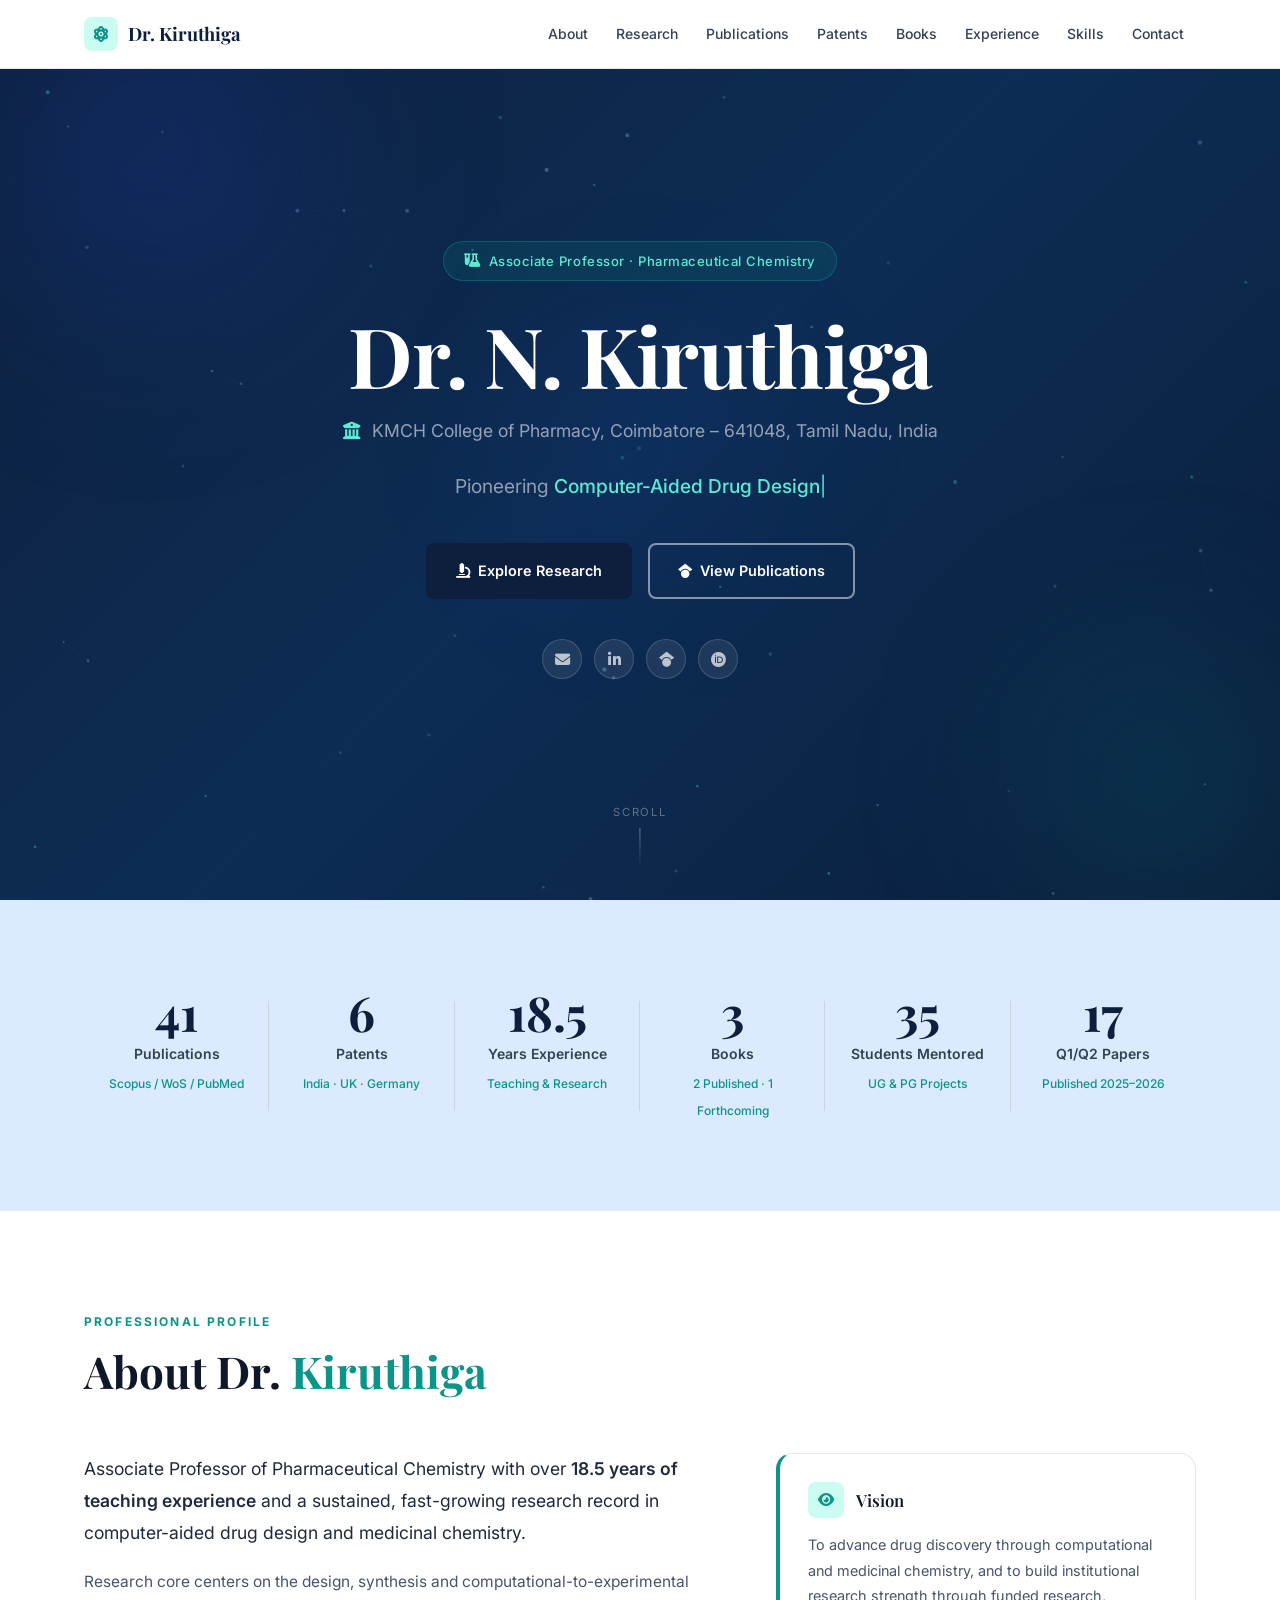
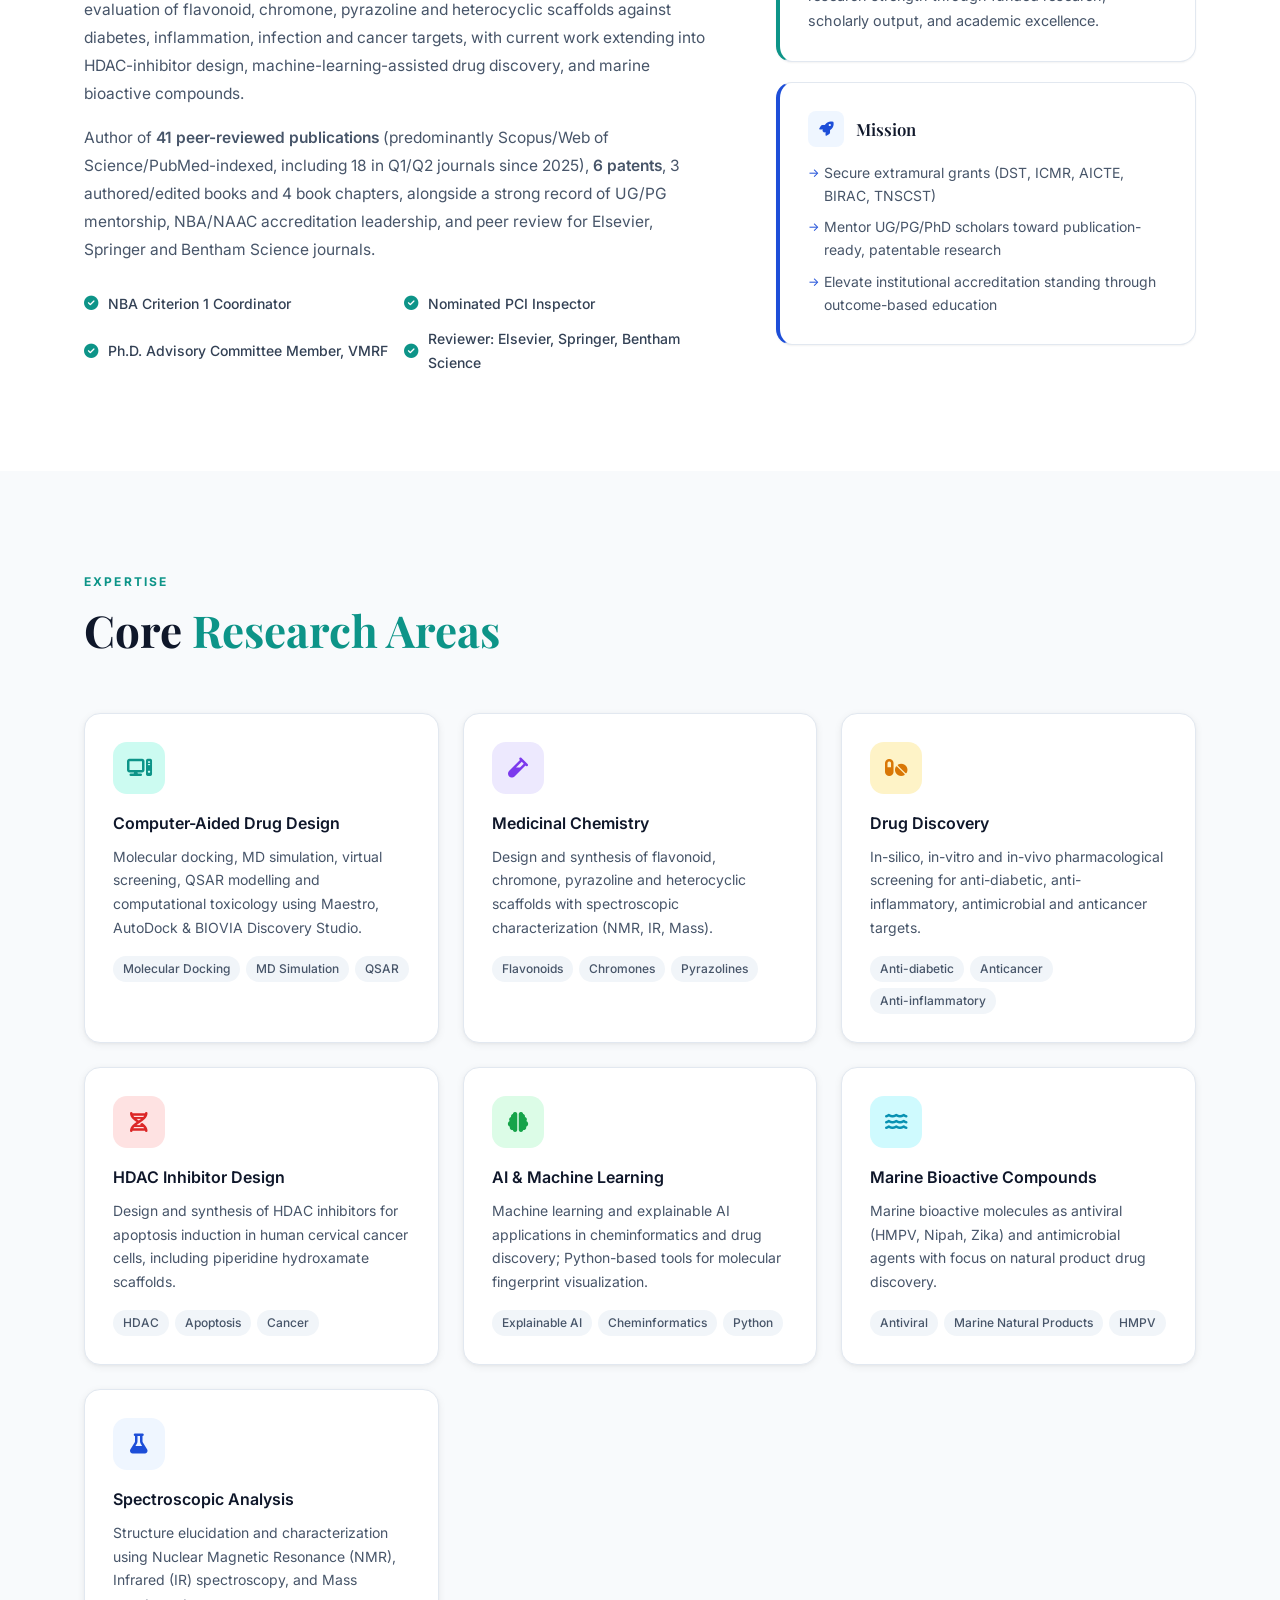
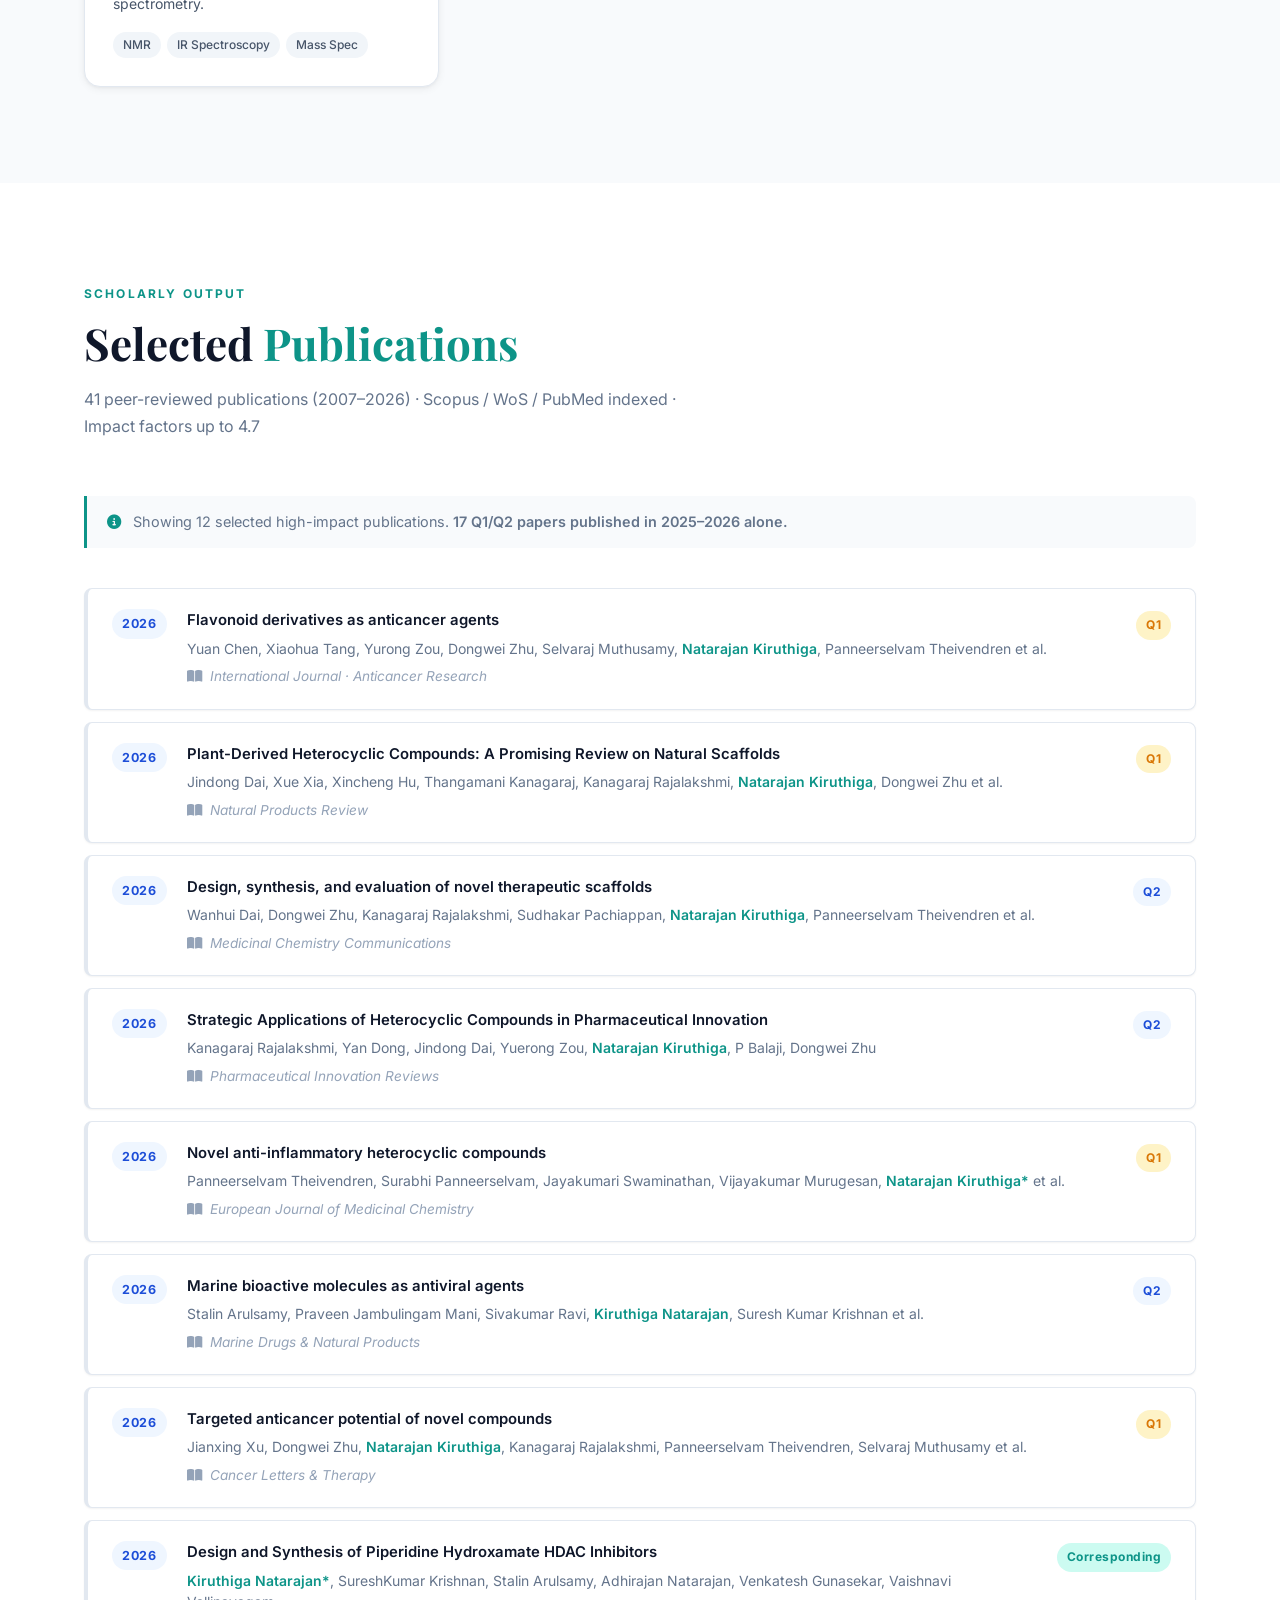
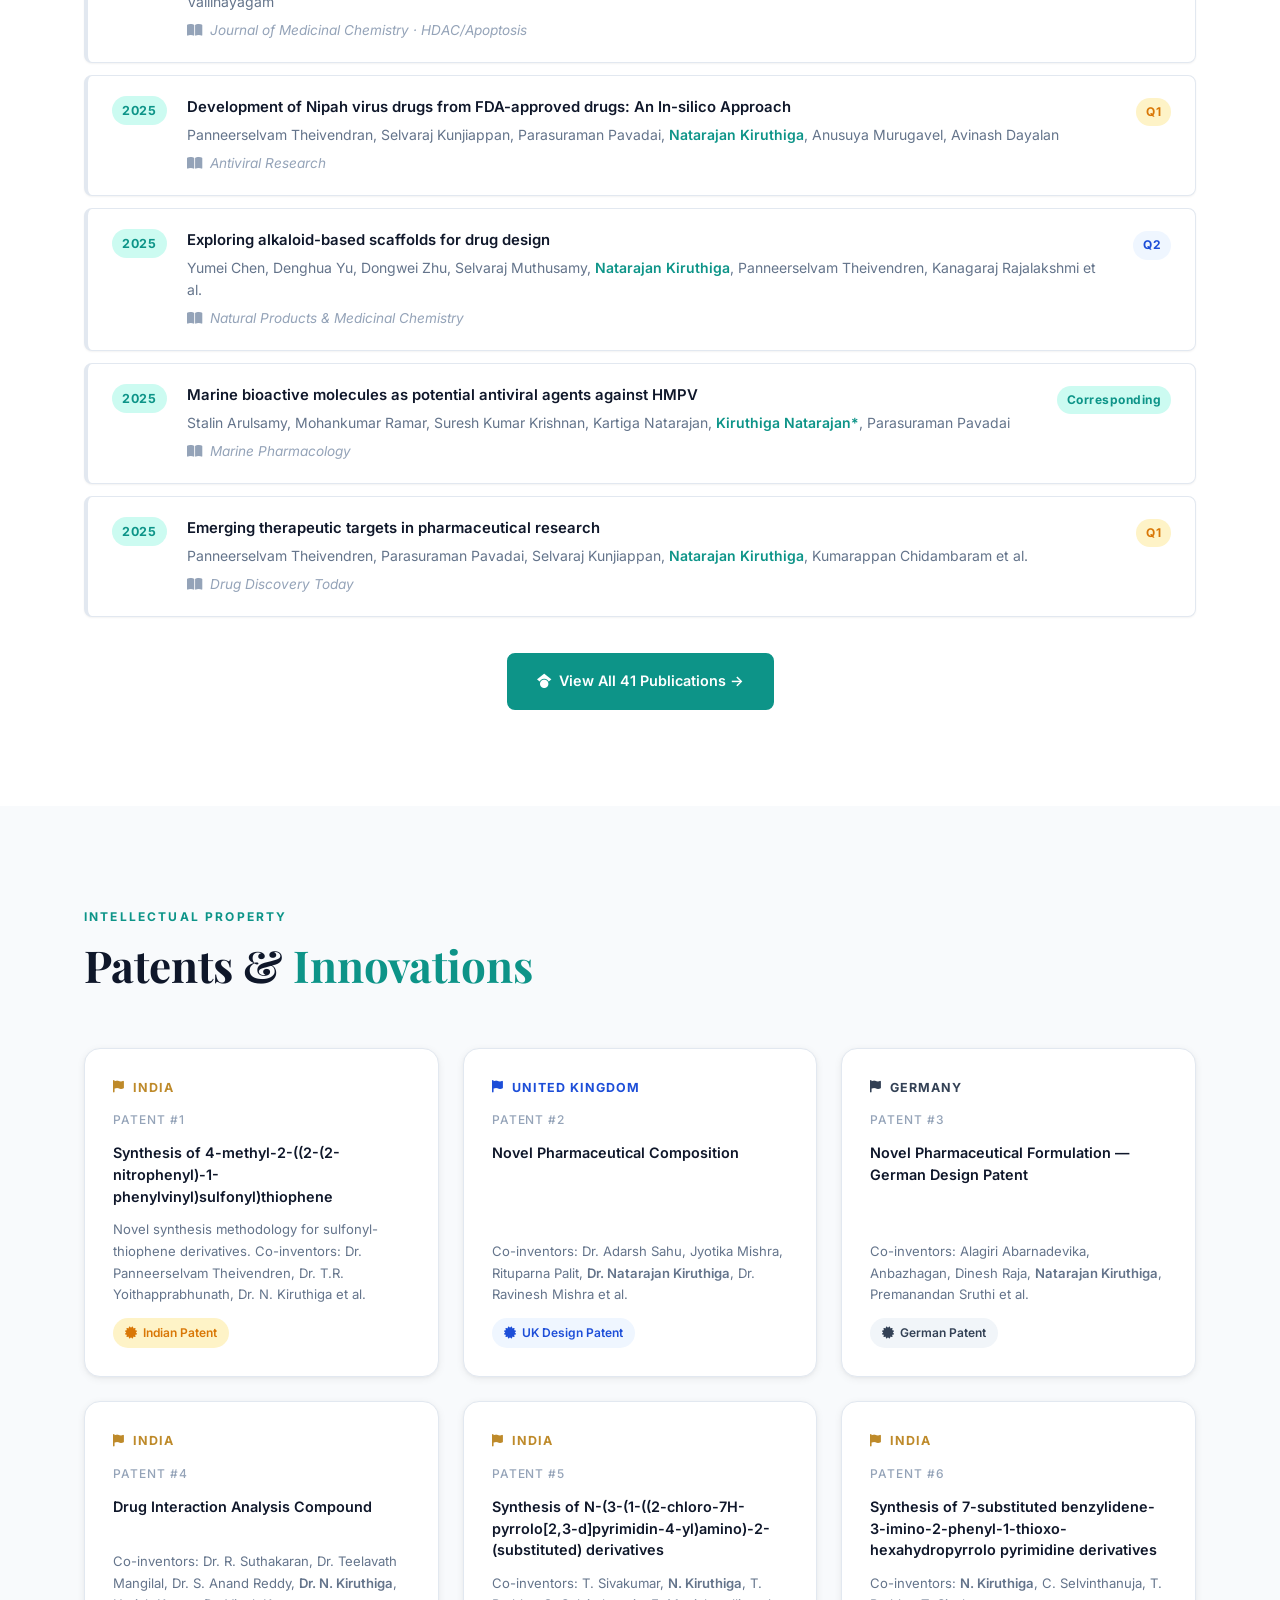
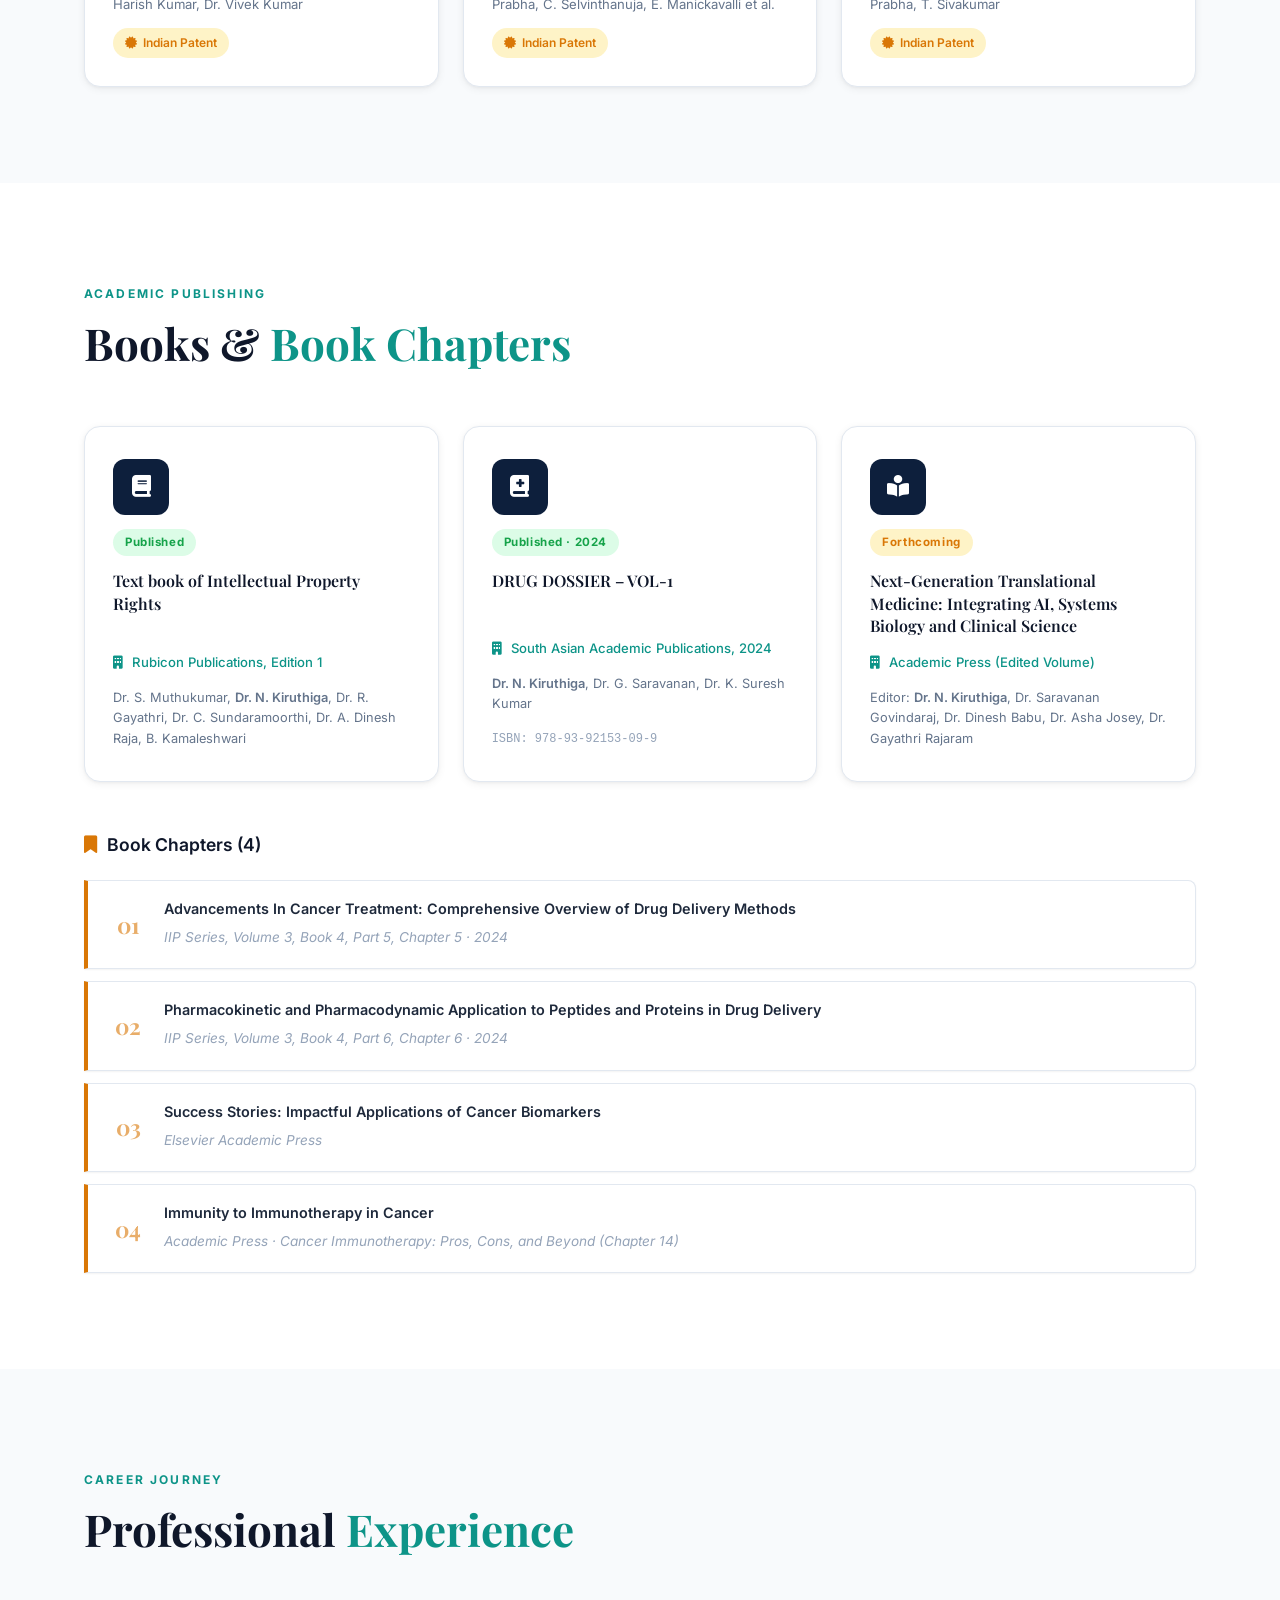
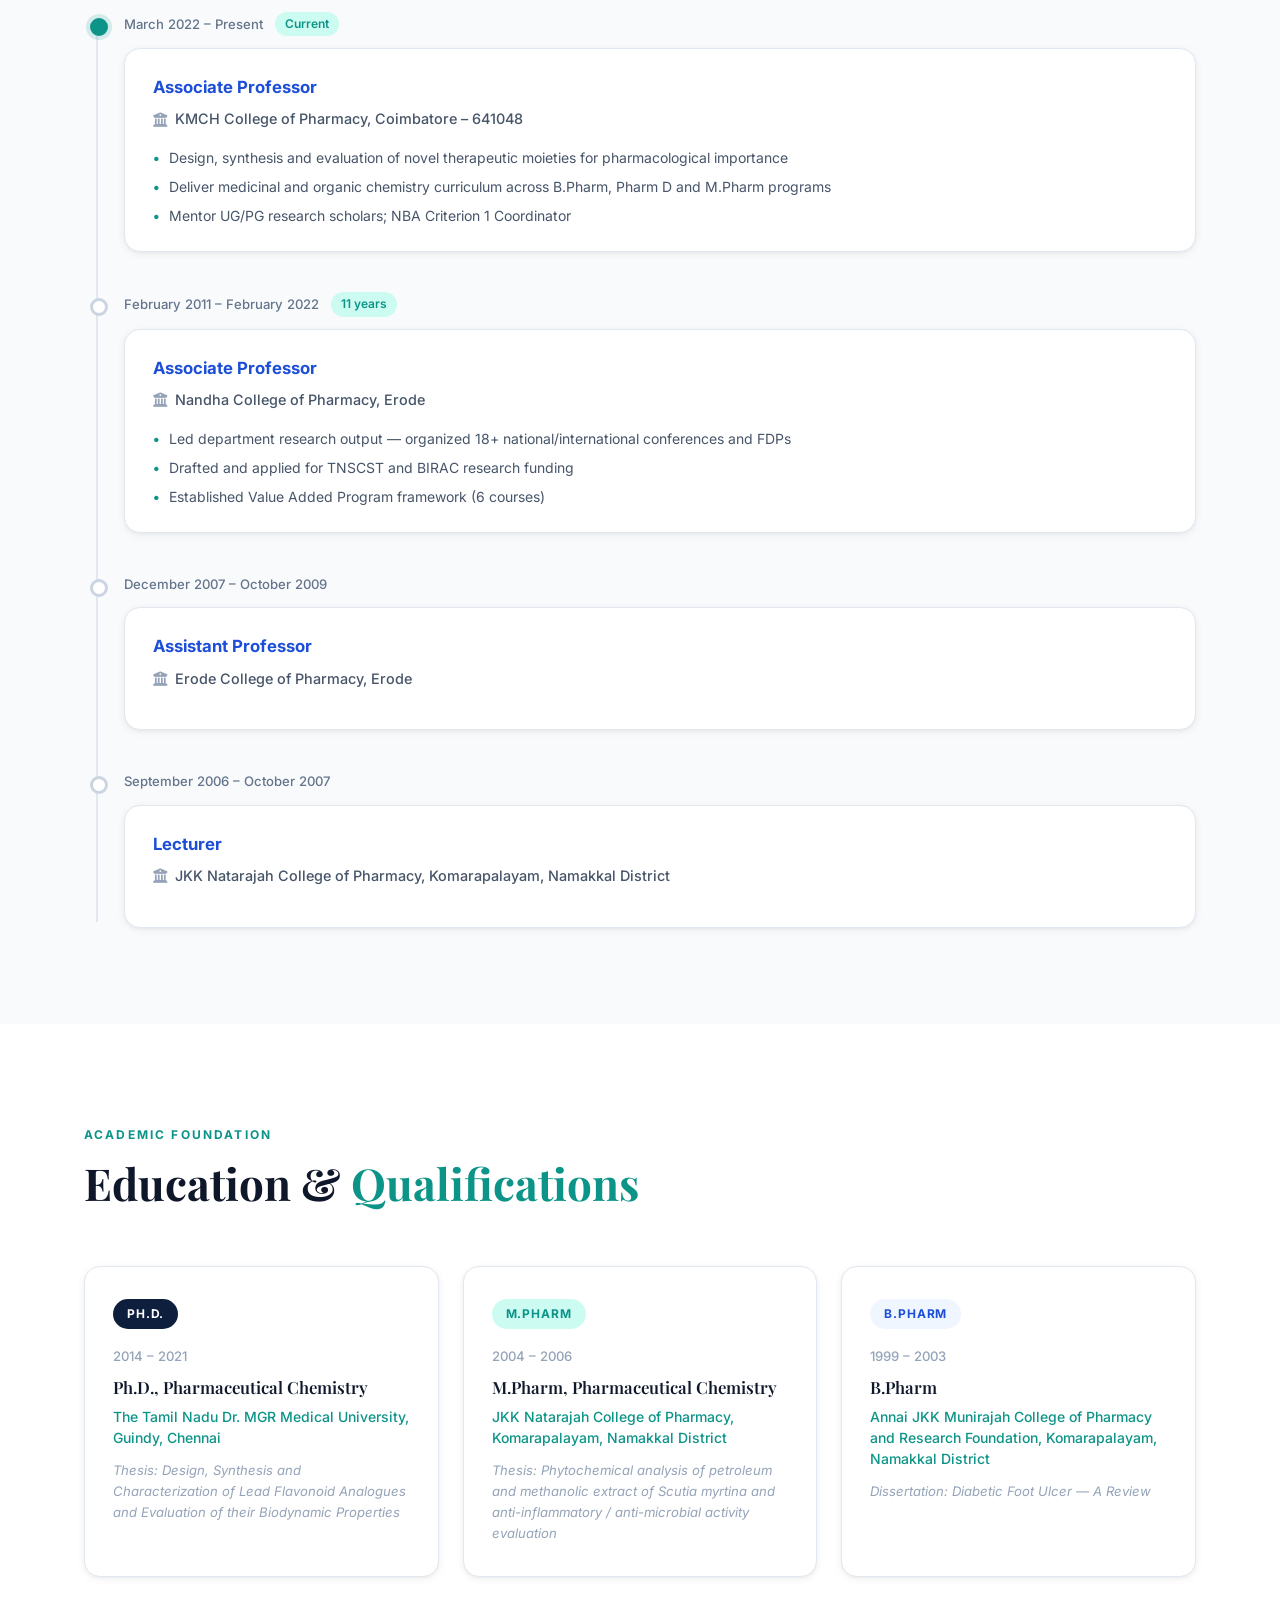
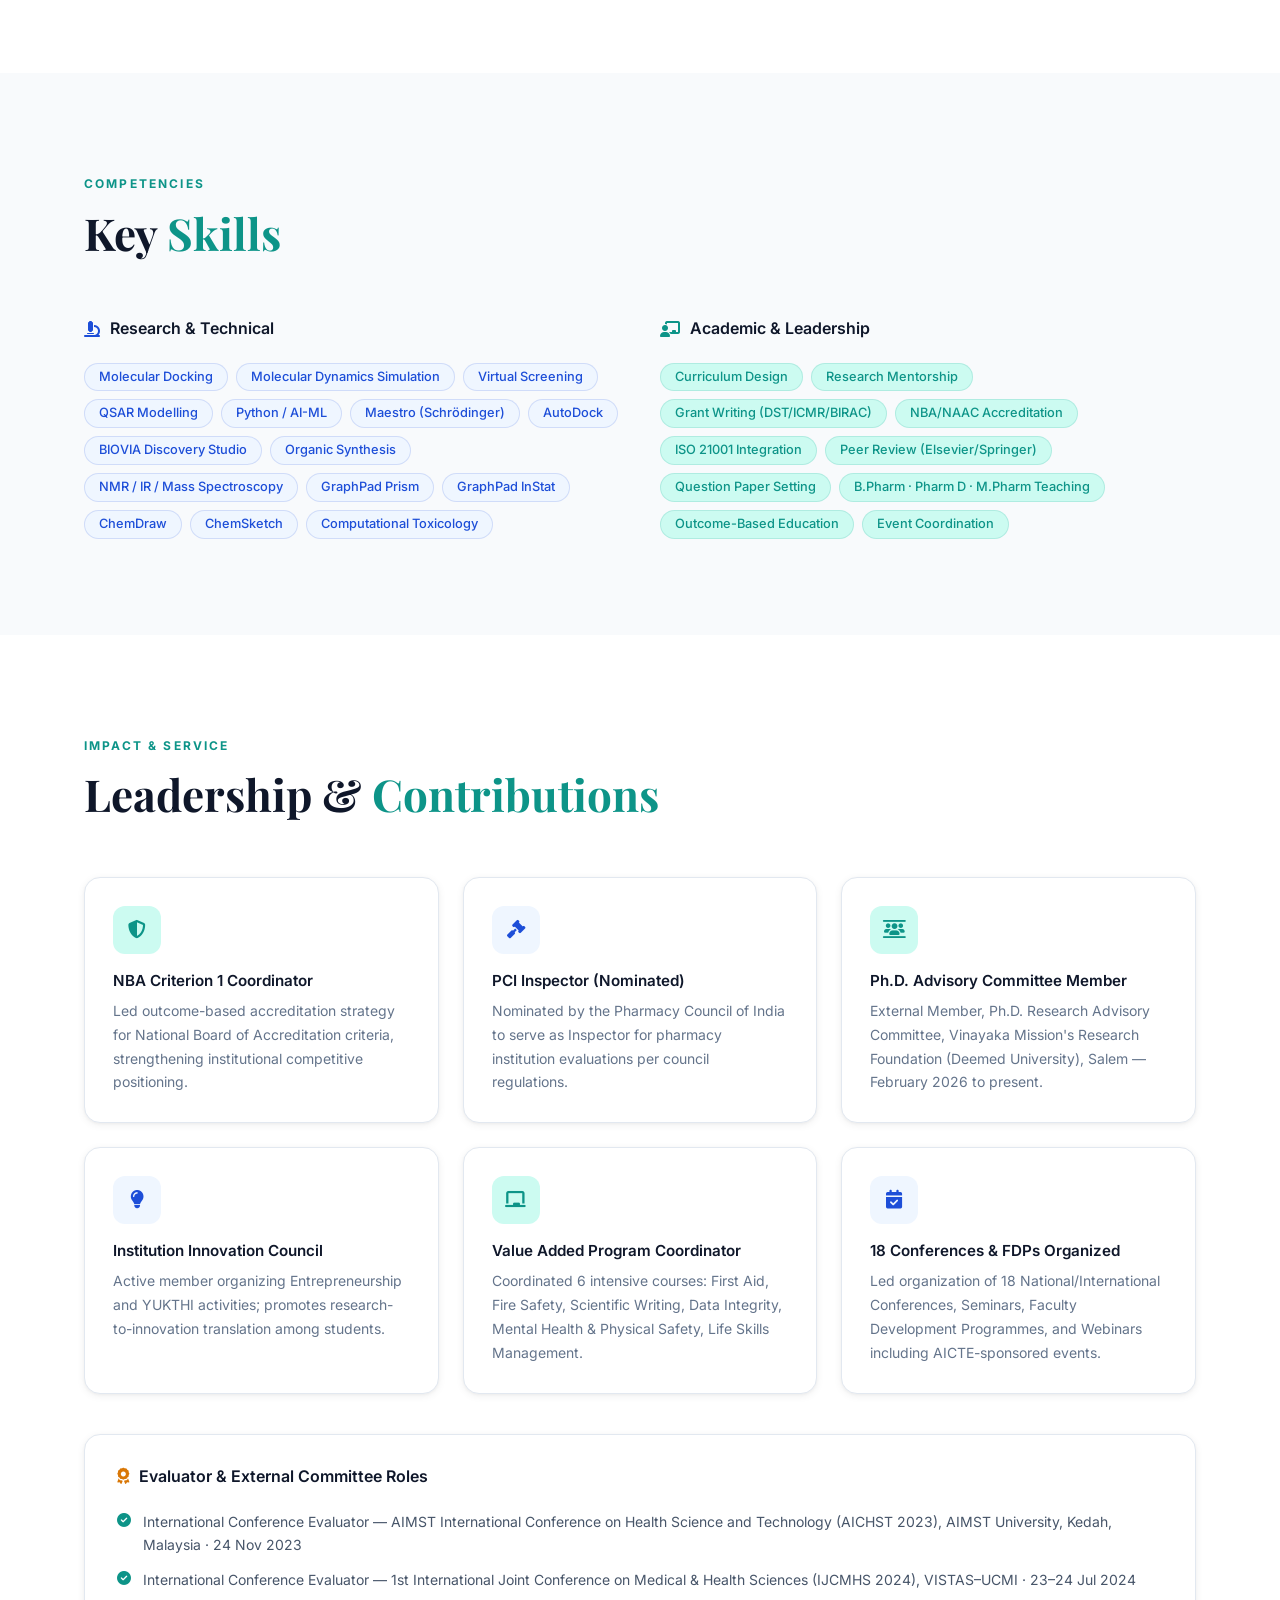
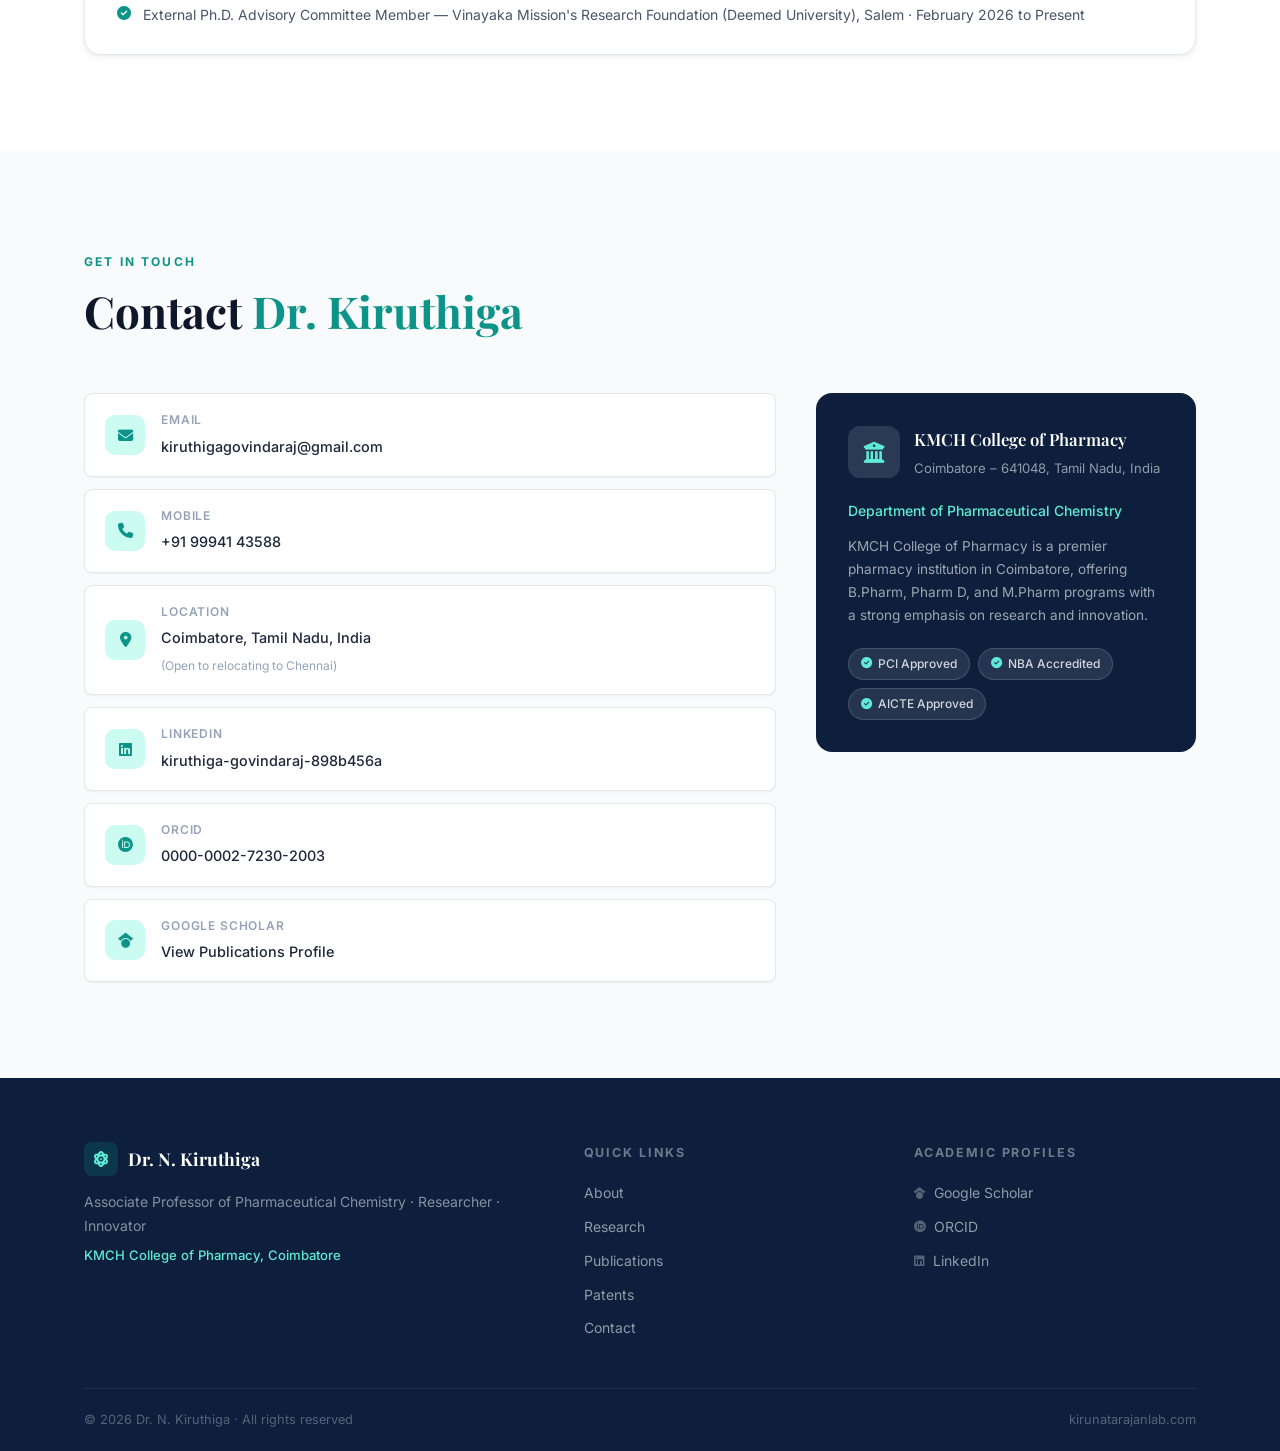
==== commit b9b16695: "Complete professional redesign: light theme, Playfair Display, clean academic layout Replaces dark g" ====
--- a/index.html
+++ b/index.html
@@ -4,34 +4,28 @@
   <meta charset="UTF-8" />
   <meta name="viewport" content="width=device-width, initial-scale=1.0" />
   <meta name="description" content="Dr. N. Kiruthiga — Associate Professor of Pharmaceutical Chemistry, KMCH College of Pharmacy, Coimbatore. Expert in Computer-Aided Drug Design, Medicinal Chemistry, AI-Driven Drug Discovery." />
-  <meta name="keywords" content="Dr N Kiruthiga, Pharmaceutical Chemistry, Drug Design, CADD, Medicinal Chemistry, KMCH College of Pharmacy" />
+  <meta name="keywords" content="Dr N Kiruthiga, Pharmaceutical Chemistry, Drug Design, CADD, Medicinal Chemistry, KMCH College of Pharmacy, Coimbatore" />
   <meta name="author" content="Dr. N. Kiruthiga" />
   <meta property="og:title" content="Dr. N. Kiruthiga | Pharmaceutical Chemistry &amp; Drug Discovery" />
   <meta property="og:description" content="Associate Professor with 18.5+ years experience, 41 publications, 6 patents, and pioneering research in CADD and AI-driven drug discovery." />
   <meta property="og:type" content="website" />
+  <meta property="og:url" content="https://kirunatarajanlab.com" />
   <title>Dr. N. Kiruthiga | Pharmaceutical Chemistry &amp; Drug Discovery</title>
 
-  <!-- Google Fonts -->
   <link rel="preconnect" href="https://fonts.googleapis.com" />
   <link rel="preconnect" href="https://fonts.gstatic.com" crossorigin />
-  <link href="https://fonts.googleapis.com/css2?family=Inter:wght@300;400;500;600;700;800;900&family=Space+Grotesk:wght@300;400;500;600;700&display=swap" rel="stylesheet" />
-
-  <!-- Font Awesome 6 -->
+  <link href="https://fonts.googleapis.com/css2?family=Playfair+Display:wght@400;600;700&family=Inter:wght@300;400;500;600;700&display=swap" rel="stylesheet" />
   <link rel="stylesheet" href="https://cdnjs.cloudflare.com/ajax/libs/font-awesome/6.5.0/css/all.min.css" />
-
   <link rel="stylesheet" href="css/style.css" />
 </head>
 <body>
 
-  <!-- Particle Canvas -->
-  <canvas id="particleCanvas"></canvas>
-
-  <!-- Navigation -->
+  <!-- NAVBAR -->
   <nav id="navbar">
     <div class="nav-container">
       <a href="#hero" class="nav-logo">
-        <span class="logo-icon"><i class="fa-solid fa-atom"></i></span>
-        <span>Dr. Kiruthiga</span>
+        <span class="nav-logo-icon"><i class="fa-solid fa-atom"></i></span>
+        Dr. Kiruthiga
       </a>
       <button class="nav-toggle" id="navToggle" aria-label="Toggle navigation">
         <span></span><span></span><span></span>
@@ -49,108 +43,101 @@
     </div>
   </nav>
 
-  <!-- Hero Section -->
+  <!-- HERO -->
   <section id="hero">
+    <canvas id="heroCanvas"></canvas>
+    <div class="hero-blob hero-blob-1"></div>
+    <div class="hero-blob hero-blob-2"></div>
+    <div class="hero-blob hero-blob-3"></div>
     <div class="hero-content">
       <div class="hero-badge reveal">
         <i class="fa-solid fa-flask-vial"></i>
-        <span>Pharmaceutical Chemistry &amp; Drug Discovery</span>
-      </div>
-      <h1 class="hero-name reveal">
-        Dr. N. <span class="gradient-text">Kiruthiga</span>
-      </h1>
-      <p class="hero-title reveal">Associate Professor, Department of Pharmaceutical Chemistry</p>
+        Associate Professor &middot; Pharmaceutical Chemistry
+      </div>
+      <h1 class="hero-name reveal">Dr. N. Kiruthiga</h1>
       <p class="hero-institution reveal">
         <i class="fa-solid fa-building-columns"></i>
-        KMCH College of Pharmacy, Coimbatore – 641048, Tamil Nadu, India
+        KMCH College of Pharmacy, Coimbatore &ndash; 641048, Tamil Nadu, India
       </p>
       <div class="hero-typewriter reveal">
-        <span class="typewriter-static">Pioneering </span>
-        <span class="typewriter-text" id="typewriterText"></span>
-        <span class="typewriter-cursor">|</span>
+        <span class="typewriter-static">Pioneering </span><span id="typewriterText"></span><span class="typewriter-cursor">|</span>
       </div>
       <div class="hero-cta reveal">
         <a href="#about" class="btn-primary">
           <i class="fa-solid fa-microscope"></i> Explore Research
         </a>
-        <a href="#contact" class="btn-glass">
-          <i class="fa-solid fa-envelope"></i> Get in Touch
+        <a href="https://scholar.google.com/citations?user=NSQRRvoAAAAJ&hl=en" target="_blank" rel="noopener" class="btn-secondary">
+          <i class="fa-brands fa-google-scholar"></i> View Publications
         </a>
       </div>
-      <div class="hero-links reveal">
-        <a href="mailto:kiruthigagovindaraj@gmail.com" class="hero-link" aria-label="Email">
+      <div class="hero-social reveal">
+        <a href="mailto:kiruthigagovindaraj@gmail.com" class="hero-social-link" aria-label="Email">
           <i class="fa-solid fa-envelope"></i>
         </a>
-        <a href="https://linkedin.com/in/kiruthiga-govindaraj-898b456a" target="_blank" rel="noopener" class="hero-link" aria-label="LinkedIn">
+        <a href="https://linkedin.com/in/kiruthiga-govindaraj-898b456a" target="_blank" rel="noopener" class="hero-social-link" aria-label="LinkedIn">
           <i class="fa-brands fa-linkedin-in"></i>
         </a>
-        <a href="https://scholar.google.com/citations?user=NSQRRvoAAAAJ&hl=en" target="_blank" rel="noopener" class="hero-link" aria-label="Google Scholar">
+        <a href="https://scholar.google.com/citations?user=NSQRRvoAAAAJ&hl=en" target="_blank" rel="noopener" class="hero-social-link" aria-label="Google Scholar">
           <i class="fa-brands fa-google-scholar"></i>
         </a>
-        <a href="https://orcid.org/0000-0002-7230-2003" target="_blank" rel="noopener" class="hero-link" aria-label="ORCID">
+        <a href="https://orcid.org/0000-0002-7230-2003" target="_blank" rel="noopener" class="hero-social-link" aria-label="ORCID">
           <i class="fa-brands fa-orcid"></i>
         </a>
       </div>
     </div>
-    <div class="hero-scroll-indicator">
-      <div class="scroll-dot"></div>
-    </div>
-  </section>
-
-  <!-- Stats Section -->
+    <div class="hero-scroll">
+      <span>scroll</span>
+      <div class="hero-scroll-line"></div>
+    </div>
+  </section>
+
+  <!-- STATS BAR -->
   <section id="stats">
     <div class="container">
       <div class="stats-grid">
-        <div class="stat-card glass-card reveal">
-          <div class="stat-icon"><i class="fa-solid fa-file-lines"></i></div>
-          <div class="stat-number" data-target="41">0</div>
-          <div class="stat-label">Publications</div>
-          <div class="stat-sub">Scopus / WoS / PubMed indexed</div>
-        </div>
-        <div class="stat-card glass-card reveal">
-          <div class="stat-icon"><i class="fa-solid fa-certificate"></i></div>
-          <div class="stat-number" data-target="6">0</div>
-          <div class="stat-label">Patents</div>
-          <div class="stat-sub">India · UK · Germany</div>
-        </div>
-        <div class="stat-card glass-card reveal">
-          <div class="stat-icon"><i class="fa-solid fa-calendar-days"></i></div>
-          <div class="stat-number stat-decimal" data-target="18.5">0</div>
-          <div class="stat-label">Years Experience</div>
-          <div class="stat-sub">Teaching &amp; Research</div>
-        </div>
-        <div class="stat-card glass-card reveal">
-          <div class="stat-icon"><i class="fa-solid fa-book-open"></i></div>
-          <div class="stat-number" data-target="3">0</div>
-          <div class="stat-label">Books</div>
-          <div class="stat-sub">2 Published · 1 Forthcoming</div>
-        </div>
-        <div class="stat-card glass-card reveal">
-          <div class="stat-icon"><i class="fa-solid fa-user-graduate"></i></div>
-          <div class="stat-number" data-target="35">0</div>
-          <div class="stat-label">Students Mentored</div>
-          <div class="stat-sub">UG &amp; PG Research Projects</div>
-        </div>
-        <div class="stat-card glass-card reveal">
-          <div class="stat-icon"><i class="fa-solid fa-star"></i></div>
-          <div class="stat-number" data-target="17">0</div>
-          <div class="stat-label">Q1/Q2 Papers</div>
-          <div class="stat-sub">Published in 2025–2026</div>
-        </div>
-      </div>
-    </div>
-  </section>
-
-  <!-- About / Summary -->
+        <div class="stat-item reveal">
+          <span class="stat-number" data-target="41">0</span>
+          <span class="stat-label">Publications</span>
+          <span class="stat-sub">Scopus / WoS / PubMed</span>
+        </div>
+        <div class="stat-item reveal">
+          <span class="stat-number" data-target="6">0</span>
+          <span class="stat-label">Patents</span>
+          <span class="stat-sub">India &middot; UK &middot; Germany</span>
+        </div>
+        <div class="stat-item reveal">
+          <span class="stat-number stat-decimal" data-target="18.5">0</span>
+          <span class="stat-label">Years Experience</span>
+          <span class="stat-sub">Teaching &amp; Research</span>
+        </div>
+        <div class="stat-item reveal">
+          <span class="stat-number" data-target="3">0</span>
+          <span class="stat-label">Books</span>
+          <span class="stat-sub">2 Published &middot; 1 Forthcoming</span>
+        </div>
+        <div class="stat-item reveal">
+          <span class="stat-number" data-target="35">0</span>
+          <span class="stat-label">Students Mentored</span>
+          <span class="stat-sub">UG &amp; PG Projects</span>
+        </div>
+        <div class="stat-item reveal">
+          <span class="stat-number" data-target="17">0</span>
+          <span class="stat-label">Q1/Q2 Papers</span>
+          <span class="stat-sub">Published 2025&ndash;2026</span>
+        </div>
+      </div>
+    </div>
+  </section>
+
+  <!-- ABOUT -->
   <section id="about">
     <div class="container">
       <div class="section-header reveal">
-        <span class="section-tag">Professional Profile</span>
-        <h2 class="section-title">About <span class="gradient-text">Dr. Kiruthiga</span></h2>
-        <div class="section-line"></div>
+        <span class="section-label">Professional Profile</span>
+        <h2 class="section-title">About Dr. <span class="accent">Kiruthiga</span></h2>
       </div>
       <div class="about-grid">
-        <div class="about-text reveal">
+        <div class="about-left reveal">
           <p class="about-summary">
             Associate Professor of Pharmaceutical Chemistry with over <strong>18.5 years of teaching experience</strong> and a sustained, fast-growing research record in computer-aided drug design and medicinal chemistry.
           </p>
@@ -158,7 +145,7 @@
             Research core centers on the design, synthesis and computational-to-experimental evaluation of flavonoid, chromone, pyrazoline and heterocyclic scaffolds against diabetes, inflammation, infection and cancer targets, with current work extending into HDAC-inhibitor design, machine-learning-assisted drug discovery, and marine bioactive compounds.
           </p>
           <p class="about-detail">
-            Author of <strong>41 peer-reviewed publications</strong> (predominantly Scopus/Web of Science/PubMed-indexed, including 18 in Q1/Q2 journals since 2025), <strong>6 patents</strong>, 3 authored/edited books and 4 book chapters.
+            Author of <strong>41 peer-reviewed publications</strong> (predominantly Scopus/Web of Science/PubMed-indexed, including 18 in Q1/Q2 journals since 2025), <strong>6 patents</strong>, 3 authored/edited books and 4 book chapters, alongside a strong record of UG/PG mentorship, NBA/NAAC accreditation leadership, and peer review for Elsevier, Springer and Bentham Science journals.
           </p>
           <div class="about-highlights">
             <div class="highlight-item">
@@ -179,99 +166,90 @@
             </div>
           </div>
         </div>
-        <div class="about-vision reveal">
-          <div class="vision-card glass-card">
-            <div class="vision-icon"><i class="fa-solid fa-eye"></i></div>
-            <h3>Vision</h3>
-            <p>To advance drug discovery through computational and medicinal chemistry, and to build institutional research strength through funded research, scholarly output, and academic excellence.</p>
-          </div>
-          <div class="mission-card glass-card">
-            <div class="vision-icon"><i class="fa-solid fa-rocket"></i></div>
-            <h3>Mission</h3>
-            <ul>
-              <li>Secure extramural grants (DST, ICMR, AICTE, BIRAC, TNSCST)</li>
-              <li>Mentor UG/PG/PhD scholars toward publication-ready, patentable research</li>
-              <li>Elevate institutional accreditation standing through outcome-based education</li>
-            </ul>
-          </div>
-        </div>
-      </div>
-    </div>
-  </section>
-
-  <!-- Research Areas -->
+        <div class="about-right reveal">
+          <div class="vision-mission-stack">
+            <div class="vm-card vision">
+              <div class="vm-header">
+                <div class="vm-icon"><i class="fa-solid fa-eye"></i></div>
+                <h3>Vision</h3>
+              </div>
+              <p>To advance drug discovery through computational and medicinal chemistry, and to build institutional research strength through funded research, scholarly output, and academic excellence.</p>
+            </div>
+            <div class="vm-card mission">
+              <div class="vm-header">
+                <div class="vm-icon"><i class="fa-solid fa-rocket"></i></div>
+                <h3>Mission</h3>
+              </div>
+              <ul>
+                <li>Secure extramural grants (DST, ICMR, AICTE, BIRAC, TNSCST)</li>
+                <li>Mentor UG/PG/PhD scholars toward publication-ready, patentable research</li>
+                <li>Elevate institutional accreditation standing through outcome-based education</li>
+              </ul>
+            </div>
+          </div>
+        </div>
+      </div>
+    </div>
+  </section>
+
+  <!-- RESEARCH AREAS -->
   <section id="research">
     <div class="container">
       <div class="section-header reveal">
-        <span class="section-tag">Expertise</span>
-        <h2 class="section-title">Core <span class="gradient-text">Research Areas</span></h2>
-        <div class="section-line"></div>
+        <span class="section-label">Expertise</span>
+        <h2 class="section-title">Core <span class="accent">Research Areas</span></h2>
       </div>
       <div class="research-grid">
-        <div class="research-card glass-card reveal">
-          <div class="research-icon" style="--icon-color: #00d4ff;">
-            <i class="fa-solid fa-computer"></i>
-          </div>
+        <div class="research-card reveal">
+          <div class="research-icon-wrap teal"><i class="fa-solid fa-computer"></i></div>
           <h3>Computer-Aided Drug Design</h3>
           <p>Molecular docking, MD simulation, virtual screening, QSAR modelling and computational toxicology using Maestro, AutoDock &amp; BIOVIA Discovery Studio.</p>
           <div class="research-tags">
             <span>Molecular Docking</span><span>MD Simulation</span><span>QSAR</span>
           </div>
         </div>
-        <div class="research-card glass-card reveal">
-          <div class="research-icon" style="--icon-color: #7c3aed;">
-            <i class="fa-solid fa-vial"></i>
-          </div>
+        <div class="research-card reveal">
+          <div class="research-icon-wrap purple"><i class="fa-solid fa-vial"></i></div>
           <h3>Medicinal Chemistry</h3>
           <p>Design and synthesis of flavonoid, chromone, pyrazoline and heterocyclic scaffolds with spectroscopic characterization (NMR, IR, Mass).</p>
           <div class="research-tags">
             <span>Flavonoids</span><span>Chromones</span><span>Pyrazolines</span>
           </div>
         </div>
-        <div class="research-card glass-card reveal">
-          <div class="research-icon" style="--icon-color: #f59e0b;">
-            <i class="fa-solid fa-pills"></i>
-          </div>
+        <div class="research-card reveal">
+          <div class="research-icon-wrap gold"><i class="fa-solid fa-pills"></i></div>
           <h3>Drug Discovery</h3>
           <p>In-silico, in-vitro and in-vivo pharmacological screening for anti-diabetic, anti-inflammatory, antimicrobial and anticancer targets.</p>
           <div class="research-tags">
             <span>Anti-diabetic</span><span>Anticancer</span><span>Anti-inflammatory</span>
           </div>
         </div>
-        <div class="research-card glass-card reveal">
-          <div class="research-icon" style="--icon-color: #ef4444;">
-            <i class="fa-solid fa-dna"></i>
-          </div>
+        <div class="research-card reveal">
+          <div class="research-icon-wrap red"><i class="fa-solid fa-dna"></i></div>
           <h3>HDAC Inhibitor Design</h3>
           <p>Design and synthesis of HDAC inhibitors for apoptosis induction in human cervical cancer cells, including piperidine hydroxamate scaffolds.</p>
           <div class="research-tags">
             <span>HDAC</span><span>Apoptosis</span><span>Cancer</span>
           </div>
         </div>
-        <div class="research-card glass-card reveal">
-          <div class="research-icon" style="--icon-color: #10b981;">
-            <i class="fa-solid fa-brain"></i>
-          </div>
+        <div class="research-card reveal">
+          <div class="research-icon-wrap green"><i class="fa-solid fa-brain"></i></div>
           <h3>AI &amp; Machine Learning</h3>
           <p>Machine learning and explainable AI applications in cheminformatics and drug discovery; Python-based tools for molecular fingerprint visualization.</p>
           <div class="research-tags">
             <span>Explainable AI</span><span>Cheminformatics</span><span>Python</span>
           </div>
         </div>
-        <div class="research-card glass-card reveal">
-          <div class="research-icon" style="--icon-color: #06b6d4;">
-            <i class="fa-solid fa-water"></i>
-          </div>
+        <div class="research-card reveal">
+          <div class="research-icon-wrap cyan"><i class="fa-solid fa-water"></i></div>
           <h3>Marine Bioactive Compounds</h3>
           <p>Marine bioactive molecules as antiviral (HMPV, Nipah, Zika) and antimicrobial agents with focus on natural product drug discovery.</p>
           <div class="research-tags">
             <span>Antiviral</span><span>Marine Natural Products</span><span>HMPV</span>
           </div>
         </div>
-        <div class="research-card glass-card reveal">
-          <div class="research-icon" style="--icon-color: #a855f7;">
-            <i class="fa-solid fa-flask"></i>
-          </div>
+        <div class="research-card reveal">
+          <div class="research-icon-wrap blue"><i class="fa-solid fa-flask"></i></div>
           <h3>Spectroscopic Analysis</h3>
           <p>Structure elucidation and characterization using Nuclear Magnetic Resonance (NMR), Infrared (IR) spectroscopy, and Mass spectrometry.</p>
           <div class="research-tags">
@@ -282,566 +260,580 @@
     </div>
   </section>
 
-  <!-- Publications -->
+  <!-- PUBLICATIONS -->
   <section id="publications">
     <div class="container">
       <div class="section-header reveal">
-        <span class="section-tag">Scholarly Output</span>
-        <h2 class="section-title">Selected <span class="gradient-text">Publications</span></h2>
-        <div class="section-line"></div>
-        <p class="section-subtitle">41 peer-reviewed publications (2007–2026) · Scopus / WoS / PubMed indexed · Impact factors up to 4.7</p>
+        <span class="section-label">Scholarly Output</span>
+        <h2 class="section-title">Selected <span class="accent">Publications</span></h2>
+        <p class="section-subtitle">41 peer-reviewed publications (2007&ndash;2026) &middot; Scopus / WoS / PubMed indexed &middot; Impact factors up to 4.7</p>
+      </div>
+      <div class="pubs-meta reveal">
+        <i class="fa-solid fa-circle-info" style="color:var(--teal);margin-right:8px;"></i>
+        Showing 12 selected high-impact publications. <strong>17 Q1/Q2 papers published in 2025&ndash;2026 alone.</strong>
       </div>
       <div class="publications-list">
-        <div class="pub-item glass-card reveal">
-          <div class="pub-year-badge">2026</div>
-          <div class="pub-content">
-            <div class="pub-badge q1">Q1</div>
-            <h4>Flavonoid derivatives as anticancer agents</h4>
-            <p class="pub-authors">Yuan Chen, Xiaohua Tang, Yurong Zou, Dongwei Zhu, Selvaraj Muthusamy, <strong>Natarajan Kiruthiga</strong>, Panneerselvam Theivendren et al.</p>
-            <div class="pub-meta"><i class="fa-solid fa-journal-whills"></i> International Journal · Anticancer Research</div>
-          </div>
-        </div>
-        <div class="pub-item glass-card reveal">
-          <div class="pub-year-badge">2026</div>
-          <div class="pub-content">
-            <div class="pub-badge q1">Q1</div>
-            <h4>Plant-Derived Heterocyclic Compounds: A Promising Review on Natural Scaffolds</h4>
-            <p class="pub-authors">Jindong Dai, Xue Xia, Xincheng Hu, Thangamani Kanagaraj, Kanagaraj Rajalakshmi, <strong>Natarajan Kiruthiga</strong>, Dongwei Zhu et al.</p>
-            <div class="pub-meta"><i class="fa-solid fa-journal-whills"></i> Natural Products Review</div>
-          </div>
-        </div>
-        <div class="pub-item glass-card reveal">
-          <div class="pub-year-badge">2026</div>
-          <div class="pub-content">
-            <div class="pub-badge q2">Q2</div>
-            <h4>Design, synthesis, and evaluation of novel therapeutic scaffolds</h4>
-            <p class="pub-authors">Wanhui Dai, Dongwei Zhu, Kanagaraj Rajalakshmi, Sudhakar Pachiappan, <strong>Natarajan Kiruthiga</strong>, Panneerselvam Theivendren et al.</p>
-            <div class="pub-meta"><i class="fa-solid fa-journal-whills"></i> Medicinal Chemistry Communications</div>
-          </div>
-        </div>
-        <div class="pub-item glass-card reveal">
-          <div class="pub-year-badge">2026</div>
-          <div class="pub-content">
-            <div class="pub-badge q2">Q2</div>
-            <h4>Strategic Applications of Heterocyclic Compounds in Pharmaceutical Innovation</h4>
-            <p class="pub-authors">Kanagaraj Rajalakshmi, Yan Dong, Jindong Dai, Yuerong Zou, <strong>Natarajan Kiruthiga</strong>, P Balaji, Dongwei Zhu</p>
-            <div class="pub-meta"><i class="fa-solid fa-journal-whills"></i> Pharmaceutical Innovation Reviews</div>
-          </div>
-        </div>
-        <div class="pub-item glass-card reveal">
-          <div class="pub-year-badge">2026</div>
-          <div class="pub-content">
-            <div class="pub-badge q1">Q1</div>
-            <h4>Novel anti-inflammatory heterocyclic compounds</h4>
-            <p class="pub-authors">Panneerselvam Theivendren, Surabhi Panneerselvam, Jayakumari Swaminathan, Vijayakumar Murugesan, <strong>Natarajan Kiruthiga*</strong> et al.</p>
-            <div class="pub-meta"><i class="fa-solid fa-journal-whills"></i> European Journal of Medicinal Chemistry</div>
-          </div>
-        </div>
-        <div class="pub-item glass-card reveal">
-          <div class="pub-year-badge">2026</div>
-          <div class="pub-content">
-            <div class="pub-badge q2">Q2</div>
-            <h4>Marine bioactive molecules as antiviral agents</h4>
-            <p class="pub-authors">Stalin Arulsamy, Praveen Jambulingam Mani, Sivakumar Ravi, <strong>Kiruthiga Natarajan</strong>, Suresh Kumar Krishnan et al.</p>
-            <div class="pub-meta"><i class="fa-solid fa-journal-whills"></i> Marine Drugs &amp; Natural Products</div>
-          </div>
-        </div>
-        <div class="pub-item glass-card reveal">
-          <div class="pub-year-badge">2026</div>
-          <div class="pub-content">
-            <div class="pub-badge q1">Q1</div>
-            <h4>Targeted anticancer potential of novel compounds</h4>
-            <p class="pub-authors">Jianxing Xu, Dongwei Zhu, <strong>Natarajan Kiruthiga</strong>, Kanagaraj Rajalakshmi, Panneerselvam Theivendren, Selvaraj Muthusamy et al.</p>
-            <div class="pub-meta"><i class="fa-solid fa-journal-whills"></i> Cancer Letters &amp; Therapy</div>
-          </div>
-        </div>
-        <div class="pub-item glass-card reveal">
-          <div class="pub-year-badge">2026</div>
-          <div class="pub-content">
-            <div class="pub-badge highlight">Corresponding</div>
-            <h4>Design and Synthesis of Piperidine Hydroxamate HDAC Inhibitors</h4>
-            <p class="pub-authors"><strong>Kiruthiga Natarajan*</strong>, SureshKumar Krishnan, Stalin Arulsamy, Adhirajan Natarajan, Venkatesh Gunasekar, Vaishnavi Vallinayagam</p>
-            <div class="pub-meta"><i class="fa-solid fa-journal-whills"></i> Journal of Medicinal Chemistry · HDAC/Apoptosis</div>
-          </div>
-        </div>
-        <div class="pub-item glass-card reveal">
-          <div class="pub-year-badge">2025</div>
-          <div class="pub-content">
-            <div class="pub-badge q1">Q1</div>
-            <h4>Development of Nipah virus drugs from FDA-approved drugs: An In-silico Approach</h4>
-            <p class="pub-authors">Panneerselvam Theivendran, Selvaraj Kunjiappan, Parasuraman Pavadai, <strong>Natarajan Kiruthiga</strong>, Anusuya Murugavel, Avinash Dayalan</p>
-            <div class="pub-meta"><i class="fa-solid fa-journal-whills"></i> Antiviral Research</div>
-          </div>
-        </div>
-        <div class="pub-item glass-card reveal">
-          <div class="pub-year-badge">2025</div>
-          <div class="pub-content">
-            <div class="pub-badge q2">Q2</div>
-            <h4>Exploring alkaloid-based scaffolds for drug design</h4>
-            <p class="pub-authors">Yumei Chen, Denghua Yu, Dongwei Zhu, Selvaraj Muthusamy, <strong>Natarajan Kiruthiga</strong>, Panneerselvam Theivendren, Kanagaraj Rajalakshmi et al.</p>
-            <div class="pub-meta"><i class="fa-solid fa-journal-whills"></i> Natural Products &amp; Medicinal Chemistry</div>
-          </div>
-        </div>
-        <div class="pub-item glass-card reveal">
-          <div class="pub-year-badge">2025</div>
-          <div class="pub-content">
-            <div class="pub-badge highlight">Corresponding</div>
-            <h4>Marine bioactive molecules as potential antiviral agents against HMPV</h4>
-            <p class="pub-authors">Stalin Arulsamy, Mohankumar Ramar, Suresh Kumar Krishnan, Kartiga Natarajan, <strong>Kiruthiga Natarajan*</strong>, Parasuraman Pavadai</p>
-            <div class="pub-meta"><i class="fa-solid fa-journal-whills"></i> Marine Pharmacology</div>
-          </div>
-        </div>
-        <div class="pub-item glass-card reveal">
-          <div class="pub-year-badge">2025</div>
-          <div class="pub-content">
-            <div class="pub-badge q1">Q1</div>
-            <h4>Emerging therapeutic targets in pharmaceutical research</h4>
-            <p class="pub-authors">Panneerselvam Theivendren, Parasuraman Pavadai, Selvaraj Kunjiappan, <strong>Natarajan Kiruthiga</strong>, Kumarappan Chidambaram et al.</p>
-            <div class="pub-meta"><i class="fa-solid fa-journal-whills"></i> Drug Discovery Today</div>
-          </div>
-        </div>
-      </div>
-      <div class="publications-cta reveal">
-        <a href="https://scholar.google.com/citations?user=NSQRRvoAAAAJ&hl=en" target="_blank" rel="noopener" class="btn-primary">
+
+        <div class="pub-item reveal">
+          <div class="pub-year"><span class="pub-year-num y2026">2026</span></div>
+          <div class="pub-body">
+            <div class="pub-title">Flavonoid derivatives as anticancer agents</div>
+            <div class="pub-authors">Yuan Chen, Xiaohua Tang, Yurong Zou, Dongwei Zhu, Selvaraj Muthusamy, <strong>Natarajan Kiruthiga</strong>, Panneerselvam Theivendren et al.</div>
+            <div class="pub-journal"><i class="fa-solid fa-book-open"></i> International Journal &middot; Anticancer Research</div>
+          </div>
+          <div class="pub-badge-wrap"><span class="pub-badge q1">Q1</span></div>
+        </div>
+
+        <div class="pub-item reveal">
+          <div class="pub-year"><span class="pub-year-num y2026">2026</span></div>
+          <div class="pub-body">
+            <div class="pub-title">Plant-Derived Heterocyclic Compounds: A Promising Review on Natural Scaffolds</div>
+            <div class="pub-authors">Jindong Dai, Xue Xia, Xincheng Hu, Thangamani Kanagaraj, Kanagaraj Rajalakshmi, <strong>Natarajan Kiruthiga</strong>, Dongwei Zhu et al.</div>
+            <div class="pub-journal"><i class="fa-solid fa-book-open"></i> Natural Products Review</div>
+          </div>
+          <div class="pub-badge-wrap"><span class="pub-badge q1">Q1</span></div>
+        </div>
+
+        <div class="pub-item reveal">
+          <div class="pub-year"><span class="pub-year-num y2026">2026</span></div>
+          <div class="pub-body">
+            <div class="pub-title">Design, synthesis, and evaluation of novel therapeutic scaffolds</div>
+            <div class="pub-authors">Wanhui Dai, Dongwei Zhu, Kanagaraj Rajalakshmi, Sudhakar Pachiappan, <strong>Natarajan Kiruthiga</strong>, Panneerselvam Theivendren et al.</div>
+            <div class="pub-journal"><i class="fa-solid fa-book-open"></i> Medicinal Chemistry Communications</div>
+          </div>
+          <div class="pub-badge-wrap"><span class="pub-badge q2">Q2</span></div>
+        </div>
+
+        <div class="pub-item reveal">
+          <div class="pub-year"><span class="pub-year-num y2026">2026</span></div>
+          <div class="pub-body">
+            <div class="pub-title">Strategic Applications of Heterocyclic Compounds in Pharmaceutical Innovation</div>
+            <div class="pub-authors">Kanagaraj Rajalakshmi, Yan Dong, Jindong Dai, Yuerong Zou, <strong>Natarajan Kiruthiga</strong>, P Balaji, Dongwei Zhu</div>
+            <div class="pub-journal"><i class="fa-solid fa-book-open"></i> Pharmaceutical Innovation Reviews</div>
+          </div>
+          <div class="pub-badge-wrap"><span class="pub-badge q2">Q2</span></div>
+        </div>
+
+        <div class="pub-item reveal">
+          <div class="pub-year"><span class="pub-year-num y2026">2026</span></div>
+          <div class="pub-body">
+            <div class="pub-title">Novel anti-inflammatory heterocyclic compounds</div>
+            <div class="pub-authors">Panneerselvam Theivendren, Surabhi Panneerselvam, Jayakumari Swaminathan, Vijayakumar Murugesan, <strong>Natarajan Kiruthiga*</strong> et al.</div>
+            <div class="pub-journal"><i class="fa-solid fa-book-open"></i> European Journal of Medicinal Chemistry</div>
+          </div>
+          <div class="pub-badge-wrap"><span class="pub-badge q1">Q1</span></div>
+        </div>
+
+        <div class="pub-item reveal">
+          <div class="pub-year"><span class="pub-year-num y2026">2026</span></div>
+          <div class="pub-body">
+            <div class="pub-title">Marine bioactive molecules as antiviral agents</div>
+            <div class="pub-authors">Stalin Arulsamy, Praveen Jambulingam Mani, Sivakumar Ravi, <strong>Kiruthiga Natarajan</strong>, Suresh Kumar Krishnan et al.</div>
+            <div class="pub-journal"><i class="fa-solid fa-book-open"></i> Marine Drugs &amp; Natural Products</div>
+          </div>
+          <div class="pub-badge-wrap"><span class="pub-badge q2">Q2</span></div>
+        </div>
+
+        <div class="pub-item reveal">
+          <div class="pub-year"><span class="pub-year-num y2026">2026</span></div>
+          <div class="pub-body">
+            <div class="pub-title">Targeted anticancer potential of novel compounds</div>
+            <div class="pub-authors">Jianxing Xu, Dongwei Zhu, <strong>Natarajan Kiruthiga</strong>, Kanagaraj Rajalakshmi, Panneerselvam Theivendren, Selvaraj Muthusamy et al.</div>
+            <div class="pub-journal"><i class="fa-solid fa-book-open"></i> Cancer Letters &amp; Therapy</div>
+          </div>
+          <div class="pub-badge-wrap"><span class="pub-badge q1">Q1</span></div>
+        </div>
+
+        <div class="pub-item reveal">
+          <div class="pub-year"><span class="pub-year-num y2026">2026</span></div>
+          <div class="pub-body">
+            <div class="pub-title">Design and Synthesis of Piperidine Hydroxamate HDAC Inhibitors</div>
+            <div class="pub-authors"><strong>Kiruthiga Natarajan*</strong>, SureshKumar Krishnan, Stalin Arulsamy, Adhirajan Natarajan, Venkatesh Gunasekar, Vaishnavi Vallinayagam</div>
+            <div class="pub-journal"><i class="fa-solid fa-book-open"></i> Journal of Medicinal Chemistry &middot; HDAC/Apoptosis</div>
+          </div>
+          <div class="pub-badge-wrap"><span class="pub-badge corr">Corresponding</span></div>
+        </div>
+
+        <div class="pub-item reveal">
+          <div class="pub-year"><span class="pub-year-num y2025">2025</span></div>
+          <div class="pub-body">
+            <div class="pub-title">Development of Nipah virus drugs from FDA-approved drugs: An In-silico Approach</div>
+            <div class="pub-authors">Panneerselvam Theivendran, Selvaraj Kunjiappan, Parasuraman Pavadai, <strong>Natarajan Kiruthiga</strong>, Anusuya Murugavel, Avinash Dayalan</div>
+            <div class="pub-journal"><i class="fa-solid fa-book-open"></i> Antiviral Research</div>
+          </div>
+          <div class="pub-badge-wrap"><span class="pub-badge q1">Q1</span></div>
+        </div>
+
+        <div class="pub-item reveal">
+          <div class="pub-year"><span class="pub-year-num y2025">2025</span></div>
+          <div class="pub-body">
+            <div class="pub-title">Exploring alkaloid-based scaffolds for drug design</div>
+            <div class="pub-authors">Yumei Chen, Denghua Yu, Dongwei Zhu, Selvaraj Muthusamy, <strong>Natarajan Kiruthiga</strong>, Panneerselvam Theivendren, Kanagaraj Rajalakshmi et al.</div>
+            <div class="pub-journal"><i class="fa-solid fa-book-open"></i> Natural Products &amp; Medicinal Chemistry</div>
+          </div>
+          <div class="pub-badge-wrap"><span class="pub-badge q2">Q2</span></div>
+        </div>
+
+        <div class="pub-item reveal">
+          <div class="pub-year"><span class="pub-year-num y2025">2025</span></div>
+          <div class="pub-body">
+            <div class="pub-title">Marine bioactive molecules as potential antiviral agents against HMPV</div>
+            <div class="pub-authors">Stalin Arulsamy, Mohankumar Ramar, Suresh Kumar Krishnan, Kartiga Natarajan, <strong>Kiruthiga Natarajan*</strong>, Parasuraman Pavadai</div>
+            <div class="pub-journal"><i class="fa-solid fa-book-open"></i> Marine Pharmacology</div>
+          </div>
+          <div class="pub-badge-wrap"><span class="pub-badge corr">Corresponding</span></div>
+        </div>
+
+        <div class="pub-item reveal">
+          <div class="pub-year"><span class="pub-year-num y2025">2025</span></div>
+          <div class="pub-body">
+            <div class="pub-title">Emerging therapeutic targets in pharmaceutical research</div>
+            <div class="pub-authors">Panneerselvam Theivendren, Parasuraman Pavadai, Selvaraj Kunjiappan, <strong>Natarajan Kiruthiga</strong>, Kumarappan Chidambaram et al.</div>
+            <div class="pub-journal"><i class="fa-solid fa-book-open"></i> Drug Discovery Today</div>
+          </div>
+          <div class="pub-badge-wrap"><span class="pub-badge q1">Q1</span></div>
+        </div>
+
+      </div>
+      <div class="pubs-cta reveal">
+        <a href="https://scholar.google.com/citations?user=NSQRRvoAAAAJ&hl=en" target="_blank" rel="noopener" class="btn-teal">
           <i class="fa-brands fa-google-scholar"></i> View All 41 Publications &rarr;
         </a>
       </div>
     </div>
   </section>
 
-  <!-- Patents -->
+  <!-- PATENTS -->
   <section id="patents">
     <div class="container">
       <div class="section-header reveal">
-        <span class="section-tag">Intellectual Property</span>
-        <h2 class="section-title">Patents &amp; <span class="gradient-text">Innovations</span></h2>
-        <div class="section-line"></div>
+        <span class="section-label">Intellectual Property</span>
+        <h2 class="section-title">Patents &amp; <span class="accent">Innovations</span></h2>
       </div>
       <div class="patents-grid">
-        <div class="patent-card glass-card reveal">
-          <div class="patent-flag">
-            <i class="fa-solid fa-flag"></i> India
-          </div>
-          <div class="patent-number">Patent #1</div>
+
+        <div class="patent-card reveal">
+          <div class="patent-country india"><i class="fa-solid fa-flag"></i> India</div>
+          <div class="patent-num">Patent #1</div>
           <h4>Synthesis of 4-methyl-2-((2-(2-nitrophenyl)-1-phenylvinyl)sulfonyl)thiophene</h4>
-          <p>Novel synthesis methodology for sulfonyl-thiophene derivatives with pharmaceutical applications. Co-inventors: Dr. Panneerselvam Theivendren, Dr. T.R. Yoithapprabhunath, Dr. N. Kiruthiga et al.</p>
-          <div class="patent-type"><i class="fa-solid fa-certificate"></i> Indian Patent</div>
-        </div>
-        <div class="patent-card glass-card reveal">
-          <div class="patent-flag flag-uk">
-            <i class="fa-solid fa-flag"></i> United Kingdom
-          </div>
-          <div class="patent-number">Patent #2</div>
+          <p>Novel synthesis methodology for sulfonyl-thiophene derivatives. Co-inventors: Dr. Panneerselvam Theivendren, Dr. T.R. Yoithapprabhunath, Dr. N. Kiruthiga et al.</p>
+          <span class="patent-type-badge india-badge"><i class="fa-solid fa-certificate"></i> Indian Patent</span>
+        </div>
+
+        <div class="patent-card reveal">
+          <div class="patent-country uk"><i class="fa-solid fa-flag"></i> United Kingdom</div>
+          <div class="patent-num">Patent #2</div>
           <h4>Novel Pharmaceutical Composition</h4>
-          <p>Co-inventors: Dr. Adarsh Sahu, Jyotika Mishra, Rituparna Palit, Dr. <strong>Natarajan Kiruthiga</strong>, Dr. Ravinesh Mishra et al.</p>
-          <div class="patent-type"><i class="fa-solid fa-certificate"></i> UK Design Patent</div>
-        </div>
-        <div class="patent-card glass-card reveal">
-          <div class="patent-flag flag-de">
-            <i class="fa-solid fa-flag"></i> Germany
-          </div>
-          <div class="patent-number">Patent #3</div>
-          <h4>Novel Pharmaceutical Formulation — German Design Patent</h4>
+          <p>Co-inventors: Dr. Adarsh Sahu, Jyotika Mishra, Rituparna Palit, <strong>Dr. Natarajan Kiruthiga</strong>, Dr. Ravinesh Mishra et al.</p>
+          <span class="patent-type-badge uk-badge"><i class="fa-solid fa-certificate"></i> UK Design Patent</span>
+        </div>
+
+        <div class="patent-card reveal">
+          <div class="patent-country de"><i class="fa-solid fa-flag"></i> Germany</div>
+          <div class="patent-num">Patent #3</div>
+          <h4>Novel Pharmaceutical Formulation &mdash; German Design Patent</h4>
           <p>Co-inventors: Alagiri Abarnadevika, Anbazhagan, Dinesh Raja, <strong>Natarajan Kiruthiga</strong>, Premanandan Sruthi et al.</p>
-          <div class="patent-type"><i class="fa-solid fa-certificate"></i> German Patent</div>
-        </div>
-        <div class="patent-card glass-card reveal">
-          <div class="patent-flag">
-            <i class="fa-solid fa-flag"></i> India
-          </div>
-          <div class="patent-number">Patent #4</div>
+          <span class="patent-type-badge de-badge"><i class="fa-solid fa-certificate"></i> German Patent</span>
+        </div>
+
+        <div class="patent-card reveal">
+          <div class="patent-country india"><i class="fa-solid fa-flag"></i> India</div>
+          <div class="patent-num">Patent #4</div>
           <h4>Drug Interaction Analysis Compound</h4>
           <p>Co-inventors: Dr. R. Suthakaran, Dr. Teelavath Mangilal, Dr. S. Anand Reddy, <strong>Dr. N. Kiruthiga</strong>, Harish Kumar, Dr. Vivek Kumar</p>
-          <div class="patent-type"><i class="fa-solid fa-certificate"></i> Indian Patent</div>
-        </div>
-        <div class="patent-card glass-card reveal">
-          <div class="patent-flag">
-            <i class="fa-solid fa-flag"></i> India
-          </div>
-          <div class="patent-number">Patent #5</div>
+          <span class="patent-type-badge india-badge"><i class="fa-solid fa-certificate"></i> Indian Patent</span>
+        </div>
+
+        <div class="patent-card reveal">
+          <div class="patent-country india"><i class="fa-solid fa-flag"></i> India</div>
+          <div class="patent-num">Patent #5</div>
           <h4>Synthesis of N-(3-(1-((2-chloro-7H-pyrrolo[2,3-d]pyrimidin-4-yl)amino)-2-(substituted) derivatives</h4>
           <p>Co-inventors: T. Sivakumar, <strong>N. Kiruthiga</strong>, T. Prabha, C. Selvinthanuja, E. Manickavalli et al.</p>
-          <div class="patent-type"><i class="fa-solid fa-certificate"></i> Indian Patent</div>
-        </div>
-        <div class="patent-card glass-card reveal">
-          <div class="patent-flag">
-            <i class="fa-solid fa-flag"></i> India
-          </div>
-          <div class="patent-number">Patent #6</div>
+          <span class="patent-type-badge india-badge"><i class="fa-solid fa-certificate"></i> Indian Patent</span>
+        </div>
+
+        <div class="patent-card reveal">
+          <div class="patent-country india"><i class="fa-solid fa-flag"></i> India</div>
+          <div class="patent-num">Patent #6</div>
           <h4>Synthesis of 7-substituted benzylidene-3-imino-2-phenyl-1-thioxo-hexahydropyrrolo pyrimidine derivatives</h4>
           <p>Co-inventors: <strong>N. Kiruthiga</strong>, C. Selvinthanuja, T. Prabha, T. Sivakumar</p>
-          <div class="patent-type"><i class="fa-solid fa-certificate"></i> Indian Patent</div>
-        </div>
-      </div>
-    </div>
-  </section>
-
-  <!-- Books -->
+          <span class="patent-type-badge india-badge"><i class="fa-solid fa-certificate"></i> Indian Patent</span>
+        </div>
+
+      </div>
+    </div>
+  </section>
+
+  <!-- BOOKS -->
   <section id="books">
     <div class="container">
       <div class="section-header reveal">
-        <span class="section-tag">Academic Publishing</span>
-        <h2 class="section-title">Books &amp; <span class="gradient-text">Book Chapters</span></h2>
-        <div class="section-line"></div>
+        <span class="section-label">Academic Publishing</span>
+        <h2 class="section-title">Books &amp; <span class="accent">Book Chapters</span></h2>
       </div>
       <div class="books-grid">
-        <div class="book-card glass-card reveal">
-          <div class="book-icon"><i class="fa-solid fa-book"></i></div>
-          <div class="book-status published">Published</div>
+
+        <div class="book-card reveal">
+          <div class="book-icon-wrap"><i class="fa-solid fa-book"></i></div>
+          <span class="book-status published">Published</span>
           <h4>Text book of Intellectual Property Rights</h4>
           <p class="book-publisher"><i class="fa-solid fa-building"></i> Rubicon Publications, Edition 1</p>
           <p class="book-authors">Dr. S. Muthukumar, <strong>Dr. N. Kiruthiga</strong>, Dr. R. Gayathri, Dr. C. Sundaramoorthi, Dr. A. Dinesh Raja, B. Kamaleshwari</p>
-          <div class="book-meta">
-            <span><i class="fa-solid fa-tag"></i> Co-authored</span>
-          </div>
-        </div>
-        <div class="book-card glass-card reveal">
-          <div class="book-icon"><i class="fa-solid fa-book-medical"></i></div>
-          <div class="book-status published">Published · 2024</div>
-          <h4>DRUG DOSSIER – VOL-1</h4>
+        </div>
+
+        <div class="book-card reveal">
+          <div class="book-icon-wrap"><i class="fa-solid fa-book-medical"></i></div>
+          <span class="book-status published">Published &middot; 2024</span>
+          <h4>DRUG DOSSIER &ndash; VOL-1</h4>
           <p class="book-publisher"><i class="fa-solid fa-building"></i> South Asian Academic Publications, 2024</p>
           <p class="book-authors"><strong>Dr. N. Kiruthiga</strong>, Dr. G. Saravanan, Dr. K. Suresh Kumar</p>
-          <div class="book-meta">
-            <span><i class="fa-solid fa-barcode"></i> ISBN: 978-93-92153-09-9</span>
-          </div>
-        </div>
-        <div class="book-card glass-card reveal">
-          <div class="book-icon"><i class="fa-solid fa-book-open-reader"></i></div>
-          <div class="book-status forthcoming">Forthcoming</div>
+          <p class="book-isbn">ISBN: 978-93-92153-09-9</p>
+        </div>
+
+        <div class="book-card reveal">
+          <div class="book-icon-wrap"><i class="fa-solid fa-book-open-reader"></i></div>
+          <span class="book-status forthcoming">Forthcoming</span>
           <h4>Next-Generation Translational Medicine: Integrating AI, Systems Biology and Clinical Science</h4>
           <p class="book-publisher"><i class="fa-solid fa-building"></i> Academic Press (Edited Volume)</p>
           <p class="book-authors">Editor: <strong>Dr. N. Kiruthiga</strong>, Dr. Saravanan Govindaraj, Dr. Dinesh Babu, Dr. Asha Josey, Dr. Gayathri Rajaram</p>
-          <div class="book-meta">
-            <span><i class="fa-solid fa-tag"></i> Editor</span>
-          </div>
-        </div>
-      </div>
-      <div class="chapters-section reveal">
-        <h3 class="chapters-title"><i class="fa-solid fa-bookmark"></i> Book Chapters (4)</h3>
+        </div>
+
+      </div>
+
+      <div class="reveal">
+        <h3 class="chapters-heading"><i class="fa-solid fa-bookmark"></i> Book Chapters (4)</h3>
         <div class="chapters-list">
-          <div class="chapter-item glass-card">
+          <div class="chapter-item">
             <div class="chapter-num">01</div>
             <div>
               <h5>Advancements In Cancer Treatment: Comprehensive Overview of Drug Delivery Methods</h5>
-              <span class="chapter-pub">IIP Series, Volume 3, Book 4, Part 5, Chapter 5 · 2024</span>
-            </div>
-          </div>
-          <div class="chapter-item glass-card">
+              <span class="chapter-pub">IIP Series, Volume 3, Book 4, Part 5, Chapter 5 &middot; 2024</span>
+            </div>
+          </div>
+          <div class="chapter-item">
             <div class="chapter-num">02</div>
             <div>
               <h5>Pharmacokinetic and Pharmacodynamic Application to Peptides and Proteins in Drug Delivery</h5>
-              <span class="chapter-pub">IIP Series, Volume 3, Book 4, Part 6, Chapter 6 · 2024</span>
-            </div>
-          </div>
-          <div class="chapter-item glass-card">
+              <span class="chapter-pub">IIP Series, Volume 3, Book 4, Part 6, Chapter 6 &middot; 2024</span>
+            </div>
+          </div>
+          <div class="chapter-item">
             <div class="chapter-num">03</div>
             <div>
               <h5>Success Stories: Impactful Applications of Cancer Biomarkers</h5>
               <span class="chapter-pub">Elsevier Academic Press</span>
             </div>
           </div>
-          <div class="chapter-item glass-card">
+          <div class="chapter-item">
             <div class="chapter-num">04</div>
             <div>
               <h5>Immunity to Immunotherapy in Cancer</h5>
-              <span class="chapter-pub">Academic Press · Cancer Immunotherapy: Pros, Cons, and Beyond (Chapter 14)</span>
-            </div>
-          </div>
-        </div>
-      </div>
-    </div>
-  </section>
-
-  <!-- Experience -->
+              <span class="chapter-pub">Academic Press &middot; Cancer Immunotherapy: Pros, Cons, and Beyond (Chapter 14)</span>
+            </div>
+          </div>
+        </div>
+      </div>
+    </div>
+  </section>
+
+  <!-- EXPERIENCE -->
   <section id="experience">
     <div class="container">
       <div class="section-header reveal">
-        <span class="section-tag">Career Journey</span>
-        <h2 class="section-title">Professional <span class="gradient-text">Experience</span></h2>
-        <div class="section-line"></div>
-      </div>
-      <div class="timeline-container">
+        <span class="section-label">Career Journey</span>
+        <h2 class="section-title">Professional <span class="accent">Experience</span></h2>
+      </div>
+      <div class="timeline">
+
         <div class="timeline-item reveal">
           <div class="timeline-dot current"></div>
-          <div class="timeline-date">March 2022 – Present</div>
-          <div class="timeline-card glass-card">
+          <div class="timeline-header">
+            <span class="timeline-date">March 2022 &ndash; Present</span>
+            <span class="timeline-duration">Current</span>
+          </div>
+          <div class="timeline-card">
             <div class="timeline-role">Associate Professor</div>
-            <div class="timeline-org"><i class="fa-solid fa-building-columns"></i> KMCH College of Pharmacy, Coimbatore – 641048</div>
+            <div class="timeline-org"><i class="fa-solid fa-building-columns"></i> KMCH College of Pharmacy, Coimbatore &ndash; 641048</div>
             <ul class="timeline-duties">
-              <li>Design, synthesis and evaluation of novel therapeutic moieties</li>
+              <li>Design, synthesis and evaluation of novel therapeutic moieties for pharmacological importance</li>
               <li>Deliver medicinal and organic chemistry curriculum across B.Pharm, Pharm D and M.Pharm programs</li>
               <li>Mentor UG/PG research scholars; NBA Criterion 1 Coordinator</li>
             </ul>
           </div>
         </div>
+
         <div class="timeline-item reveal">
           <div class="timeline-dot"></div>
-          <div class="timeline-date">February 2011 – February 2022 <span class="duration">11 years</span></div>
-          <div class="timeline-card glass-card">
+          <div class="timeline-header">
+            <span class="timeline-date">February 2011 &ndash; February 2022</span>
+            <span class="timeline-duration">11 years</span>
+          </div>
+          <div class="timeline-card">
             <div class="timeline-role">Associate Professor</div>
             <div class="timeline-org"><i class="fa-solid fa-building-columns"></i> Nandha College of Pharmacy, Erode</div>
             <ul class="timeline-duties">
-              <li>Led department research output — organized 18+ national/international conferences and FDPs</li>
+              <li>Led department research output &mdash; organized 18+ national/international conferences and FDPs</li>
               <li>Drafted and applied for TNSCST and BIRAC research funding</li>
               <li>Established Value Added Program framework (6 courses)</li>
             </ul>
           </div>
         </div>
+
         <div class="timeline-item reveal">
           <div class="timeline-dot"></div>
-          <div class="timeline-date">December 2007 – October 2009</div>
-          <div class="timeline-card glass-card">
+          <div class="timeline-header">
+            <span class="timeline-date">December 2007 &ndash; October 2009</span>
+          </div>
+          <div class="timeline-card">
             <div class="timeline-role">Assistant Professor</div>
             <div class="timeline-org"><i class="fa-solid fa-building-columns"></i> Erode College of Pharmacy, Erode</div>
           </div>
         </div>
+
         <div class="timeline-item reveal">
           <div class="timeline-dot"></div>
-          <div class="timeline-date">September 2006 – October 2007</div>
-          <div class="timeline-card glass-card">
+          <div class="timeline-header">
+            <span class="timeline-date">September 2006 &ndash; October 2007</span>
+          </div>
+          <div class="timeline-card">
             <div class="timeline-role">Lecturer</div>
             <div class="timeline-org"><i class="fa-solid fa-building-columns"></i> JKK Natarajah College of Pharmacy, Komarapalayam, Namakkal District</div>
           </div>
         </div>
-      </div>
-    </div>
-  </section>
-
-  <!-- Education -->
+
+      </div>
+    </div>
+  </section>
+
+  <!-- EDUCATION -->
   <section id="education">
     <div class="container">
       <div class="section-header reveal">
-        <span class="section-tag">Academic Foundation</span>
-        <h2 class="section-title">Education &amp; <span class="gradient-text">Qualifications</span></h2>
-        <div class="section-line"></div>
+        <span class="section-label">Academic Foundation</span>
+        <h2 class="section-title">Education &amp; <span class="accent">Qualifications</span></h2>
       </div>
       <div class="edu-grid">
-        <div class="edu-card glass-card reveal">
-          <div class="edu-icon phd"><i class="fa-solid fa-graduation-cap"></i></div>
-          <div class="edu-years">2014 – 2021</div>
+
+        <div class="edu-card reveal">
+          <span class="edu-degree-badge phd">Ph.D.</span>
+          <div class="edu-years">2014 &ndash; 2021</div>
           <h4>Ph.D., Pharmaceutical Chemistry</h4>
           <p class="edu-institution">The Tamil Nadu Dr. MGR Medical University, Guindy, Chennai</p>
           <p class="edu-thesis"><em>Thesis: Design, Synthesis and Characterization of Lead Flavonoid Analogues and Evaluation of their Biodynamic Properties</em></p>
         </div>
-        <div class="edu-card glass-card reveal">
-          <div class="edu-icon mpharm"><i class="fa-solid fa-flask"></i></div>
-          <div class="edu-years">2004 – 2006</div>
+
+        <div class="edu-card reveal">
+          <span class="edu-degree-badge mpharm">M.Pharm</span>
+          <div class="edu-years">2004 &ndash; 2006</div>
           <h4>M.Pharm, Pharmaceutical Chemistry</h4>
           <p class="edu-institution">JKK Natarajah College of Pharmacy, Komarapalayam, Namakkal District</p>
           <p class="edu-thesis"><em>Thesis: Phytochemical analysis of petroleum and methanolic extract of Scutia myrtina and anti-inflammatory / anti-microbial activity evaluation</em></p>
         </div>
-        <div class="edu-card glass-card reveal">
-          <div class="edu-icon bpharm"><i class="fa-solid fa-mortar-pestle"></i></div>
-          <div class="edu-years">1999 – 2003</div>
+
+        <div class="edu-card reveal">
+          <span class="edu-degree-badge bpharm">B.Pharm</span>
+          <div class="edu-years">1999 &ndash; 2003</div>
           <h4>B.Pharm</h4>
           <p class="edu-institution">Annai JKK Munirajah College of Pharmacy and Research Foundation, Komarapalayam, Namakkal District</p>
-          <p class="edu-thesis"><em>Dissertation: Diabetic Foot Ulcer — A Review</em></p>
-        </div>
-      </div>
-    </div>
-  </section>
-
-  <!-- Skills -->
+          <p class="edu-thesis"><em>Dissertation: Diabetic Foot Ulcer &mdash; A Review</em></p>
+        </div>
+
+      </div>
+    </div>
+  </section>
+
+  <!-- SKILLS -->
   <section id="skills">
     <div class="container">
       <div class="section-header reveal">
-        <span class="section-tag">Competencies</span>
-        <h2 class="section-title">Key <span class="gradient-text">Skills</span></h2>
-        <div class="section-line"></div>
-      </div>
-      <div class="skills-container">
-        <div class="skill-group reveal">
+        <span class="section-label">Competencies</span>
+        <h2 class="section-title">Key <span class="accent">Skills</span></h2>
+      </div>
+      <div class="skills-grid">
+        <div class="skill-group tech reveal">
           <h3><i class="fa-solid fa-microscope"></i> Research &amp; Technical</h3>
           <div class="skill-tags">
-            <span class="skill-tag tech">Molecular Docking</span>
-            <span class="skill-tag tech">Molecular Dynamics Simulation</span>
-            <span class="skill-tag tech">Virtual Screening</span>
-            <span class="skill-tag tech">QSAR Modelling</span>
-            <span class="skill-tag tech">Python / AI-ML</span>
-            <span class="skill-tag tech">Maestro (Schrödinger)</span>
-            <span class="skill-tag tech">AutoDock</span>
-            <span class="skill-tag tech">BIOVIA Discovery Studio</span>
-            <span class="skill-tag tech">Organic Synthesis</span>
-            <span class="skill-tag tech">NMR / IR / Mass Spectroscopy</span>
-            <span class="skill-tag tech">GraphPad Prism</span>
-            <span class="skill-tag tech">GraphPad InStat</span>
-            <span class="skill-tag tech">ChemDraw</span>
-            <span class="skill-tag tech">ChemSketch</span>
-            <span class="skill-tag tech">Computational Toxicology</span>
-          </div>
-        </div>
-        <div class="skill-group reveal">
+            <span class="skill-tag">Molecular Docking</span>
+            <span class="skill-tag">Molecular Dynamics Simulation</span>
+            <span class="skill-tag">Virtual Screening</span>
+            <span class="skill-tag">QSAR Modelling</span>
+            <span class="skill-tag">Python / AI-ML</span>
+            <span class="skill-tag">Maestro (Schrödinger)</span>
+            <span class="skill-tag">AutoDock</span>
+            <span class="skill-tag">BIOVIA Discovery Studio</span>
+            <span class="skill-tag">Organic Synthesis</span>
+            <span class="skill-tag">NMR / IR / Mass Spectroscopy</span>
+            <span class="skill-tag">GraphPad Prism</span>
+            <span class="skill-tag">GraphPad InStat</span>
+            <span class="skill-tag">ChemDraw</span>
+            <span class="skill-tag">ChemSketch</span>
+            <span class="skill-tag">Computational Toxicology</span>
+          </div>
+        </div>
+        <div class="skill-group acad reveal">
           <h3><i class="fa-solid fa-chalkboard-user"></i> Academic &amp; Leadership</h3>
           <div class="skill-tags">
-            <span class="skill-tag academic">Curriculum Design</span>
-            <span class="skill-tag academic">Research Mentorship</span>
-            <span class="skill-tag academic">Grant Writing (DST/ICMR/BIRAC)</span>
-            <span class="skill-tag academic">NBA/NAAC Accreditation</span>
-            <span class="skill-tag academic">ISO 21001 Integration</span>
-            <span class="skill-tag academic">Peer Review (Elsevier/Springer)</span>
-            <span class="skill-tag academic">Question Paper Setting</span>
-            <span class="skill-tag academic">B.Pharm · Pharm D · M.Pharm Teaching</span>
-            <span class="skill-tag academic">Outcome-Based Education</span>
-            <span class="skill-tag academic">Event Coordination</span>
-          </div>
-        </div>
-      </div>
-    </div>
-  </section>
-
-  <!-- Leadership -->
+            <span class="skill-tag">Curriculum Design</span>
+            <span class="skill-tag">Research Mentorship</span>
+            <span class="skill-tag">Grant Writing (DST/ICMR/BIRAC)</span>
+            <span class="skill-tag">NBA/NAAC Accreditation</span>
+            <span class="skill-tag">ISO 21001 Integration</span>
+            <span class="skill-tag">Peer Review (Elsevier/Springer)</span>
+            <span class="skill-tag">Question Paper Setting</span>
+            <span class="skill-tag">B.Pharm &middot; Pharm D &middot; M.Pharm Teaching</span>
+            <span class="skill-tag">Outcome-Based Education</span>
+            <span class="skill-tag">Event Coordination</span>
+          </div>
+        </div>
+      </div>
+    </div>
+  </section>
+
+  <!-- LEADERSHIP -->
   <section id="leadership">
     <div class="container">
       <div class="section-header reveal">
-        <span class="section-tag">Impact &amp; Service</span>
-        <h2 class="section-title">Leadership &amp; <span class="gradient-text">Contributions</span></h2>
-        <div class="section-line"></div>
+        <span class="section-label">Impact &amp; Service</span>
+        <h2 class="section-title">Leadership &amp; <span class="accent">Contributions</span></h2>
       </div>
       <div class="leadership-grid">
-        <div class="leader-card glass-card reveal">
-          <div class="leader-icon"><i class="fa-solid fa-shield-halved"></i></div>
+        <div class="leader-card reveal">
+          <div class="leader-icon-wrap"><i class="fa-solid fa-shield-halved"></i></div>
           <h4>NBA Criterion 1 Coordinator</h4>
           <p>Led outcome-based accreditation strategy for National Board of Accreditation criteria, strengthening institutional competitive positioning.</p>
         </div>
-        <div class="leader-card glass-card reveal">
-          <div class="leader-icon"><i class="fa-solid fa-gavel"></i></div>
+        <div class="leader-card reveal">
+          <div class="leader-icon-wrap"><i class="fa-solid fa-gavel"></i></div>
           <h4>PCI Inspector (Nominated)</h4>
           <p>Nominated by the Pharmacy Council of India to serve as Inspector for pharmacy institution evaluations per council regulations.</p>
         </div>
-        <div class="leader-card glass-card reveal">
-          <div class="leader-icon"><i class="fa-solid fa-users-between-lines"></i></div>
+        <div class="leader-card reveal">
+          <div class="leader-icon-wrap"><i class="fa-solid fa-users-between-lines"></i></div>
           <h4>Ph.D. Advisory Committee Member</h4>
-          <p>External Member, Ph.D. Research Advisory Committee, Vinayaka Mission's Research Foundation (Deemed University), Salem — February 2026 to present.</p>
-        </div>
-        <div class="leader-card glass-card reveal">
-          <div class="leader-icon"><i class="fa-solid fa-lightbulb"></i></div>
+          <p>External Member, Ph.D. Research Advisory Committee, Vinayaka Mission's Research Foundation (Deemed University), Salem &mdash; February 2026 to present.</p>
+        </div>
+        <div class="leader-card reveal">
+          <div class="leader-icon-wrap"><i class="fa-solid fa-lightbulb"></i></div>
           <h4>Institution Innovation Council</h4>
           <p>Active member organizing Entrepreneurship and YUKTHI activities; promotes research-to-innovation translation among students.</p>
         </div>
-        <div class="leader-card glass-card reveal">
-          <div class="leader-icon"><i class="fa-solid fa-chalkboard"></i></div>
+        <div class="leader-card reveal">
+          <div class="leader-icon-wrap"><i class="fa-solid fa-chalkboard"></i></div>
           <h4>Value Added Program Coordinator</h4>
           <p>Coordinated 6 intensive courses: First Aid, Fire Safety, Scientific Writing, Data Integrity, Mental Health &amp; Physical Safety, Life Skills Management.</p>
         </div>
-        <div class="leader-card glass-card reveal">
-          <div class="leader-icon"><i class="fa-solid fa-calendar-check"></i></div>
+        <div class="leader-card reveal">
+          <div class="leader-icon-wrap"><i class="fa-solid fa-calendar-check"></i></div>
           <h4>18 Conferences &amp; FDPs Organized</h4>
           <p>Led organization of 18 National/International Conferences, Seminars, Faculty Development Programmes, and Webinars including AICTE-sponsored events.</p>
         </div>
       </div>
-      <div class="evaluator-section reveal">
-        <h3 class="chapters-title"><i class="fa-solid fa-award"></i> Evaluator &amp; External Committee Roles</h3>
-        <div class="evaluator-list glass-card">
+
+      <div class="evaluator-box reveal">
+        <h3 class="evaluator-heading"><i class="fa-solid fa-award"></i> Evaluator &amp; External Committee Roles</h3>
+        <div class="eval-items">
           <div class="eval-item">
             <i class="fa-solid fa-circle-check"></i>
-            <span>International Conference Evaluator — AIMST International Conference on Health Science and Technology (AICHST 2023), AIMST University, Kedah, Malaysia · 24 Nov 2023</span>
+            <span>International Conference Evaluator &mdash; AIMST International Conference on Health Science and Technology (AICHST 2023), AIMST University, Kedah, Malaysia &middot; 24 Nov 2023</span>
           </div>
           <div class="eval-item">
             <i class="fa-solid fa-circle-check"></i>
-            <span>International Conference Evaluator — 1st International Joint Conference on Medical &amp; Health Sciences (IJCMHS 2024), VISTAS–UCMI · 23–24 Jul 2024</span>
+            <span>International Conference Evaluator &mdash; 1st International Joint Conference on Medical &amp; Health Sciences (IJCMHS 2024), VISTAS&ndash;UCMI &middot; 23&ndash;24 Jul 2024</span>
           </div>
           <div class="eval-item">
             <i class="fa-solid fa-circle-check"></i>
-            <span>External Ph.D. Advisory Committee Member — Vinayaka Mission's Research Foundation (Deemed University), Salem · February 2026 to Present</span>
-          </div>
-        </div>
-      </div>
-    </div>
-  </section>
-
-  <!-- Contact -->
+            <span>External Ph.D. Advisory Committee Member &mdash; Vinayaka Mission's Research Foundation (Deemed University), Salem &middot; February 2026 to Present</span>
+          </div>
+        </div>
+      </div>
+    </div>
+  </section>
+
+  <!-- CONTACT -->
   <section id="contact">
     <div class="container">
       <div class="section-header reveal">
-        <span class="section-tag">Get in Touch</span>
-        <h2 class="section-title">Contact <span class="gradient-text">Dr. Kiruthiga</span></h2>
-        <div class="section-line"></div>
+        <span class="section-label">Get in Touch</span>
+        <h2 class="section-title">Contact <span class="accent">Dr. Kiruthiga</span></h2>
       </div>
       <div class="contact-grid">
-        <div class="contact-info reveal">
-          <div class="contact-item glass-card">
-            <div class="contact-icon"><i class="fa-solid fa-envelope"></i></div>
+        <div class="contact-items reveal">
+          <div class="contact-row">
+            <div class="contact-icon-wrap"><i class="fa-solid fa-envelope"></i></div>
             <div>
               <span class="contact-label">Email</span>
               <a href="mailto:kiruthigagovindaraj@gmail.com" class="contact-value">kiruthigagovindaraj@gmail.com</a>
             </div>
           </div>
-          <div class="contact-item glass-card">
-            <div class="contact-icon"><i class="fa-solid fa-phone"></i></div>
+          <div class="contact-row">
+            <div class="contact-icon-wrap"><i class="fa-solid fa-phone"></i></div>
             <div>
               <span class="contact-label">Mobile</span>
               <a href="tel:+919994143588" class="contact-value">+91 99941 43588</a>
             </div>
           </div>
-          <div class="contact-item glass-card">
-            <div class="contact-icon"><i class="fa-solid fa-location-dot"></i></div>
+          <div class="contact-row">
+            <div class="contact-icon-wrap"><i class="fa-solid fa-location-dot"></i></div>
             <div>
               <span class="contact-label">Location</span>
-              <span class="contact-value">Coimbatore, Tamil Nadu, India<br><small>(Open to relocating to Chennai)</small></span>
-            </div>
-          </div>
-          <div class="contact-item glass-card">
-            <div class="contact-icon"><i class="fa-brands fa-linkedin"></i></div>
+              <span class="contact-value">Coimbatore, Tamil Nadu, India<br><small style="color:var(--gray-400);font-weight:400;">(Open to relocating to Chennai)</small></span>
+            </div>
+          </div>
+          <div class="contact-row">
+            <div class="contact-icon-wrap"><i class="fa-brands fa-linkedin"></i></div>
             <div>
               <span class="contact-label">LinkedIn</span>
               <a href="https://linkedin.com/in/kiruthiga-govindaraj-898b456a" target="_blank" rel="noopener" class="contact-value">kiruthiga-govindaraj-898b456a</a>
             </div>
           </div>
-          <div class="contact-item glass-card">
-            <div class="contact-icon"><i class="fa-brands fa-orcid"></i></div>
+          <div class="contact-row">
+            <div class="contact-icon-wrap"><i class="fa-brands fa-orcid"></i></div>
             <div>
               <span class="contact-label">ORCID</span>
               <a href="https://orcid.org/0000-0002-7230-2003" target="_blank" rel="noopener" class="contact-value">0000-0002-7230-2003</a>
             </div>
           </div>
-          <div class="contact-item glass-card">
-            <div class="contact-icon"><i class="fa-brands fa-google-scholar"></i></div>
+          <div class="contact-row">
+            <div class="contact-icon-wrap"><i class="fa-brands fa-google-scholar"></i></div>
             <div>
               <span class="contact-label">Google Scholar</span>
               <a href="https://scholar.google.com/citations?user=NSQRRvoAAAAJ&hl=en" target="_blank" rel="noopener" class="contact-value">View Publications Profile</a>
             </div>
           </div>
         </div>
-        <div class="contact-map-card glass-card reveal">
-          <div class="contact-map-header">
-            <i class="fa-solid fa-building-columns"></i>
-            <div>
-              <h4>KMCH College of Pharmacy</h4>
-              <p>Coimbatore – 641048, Tamil Nadu, India</p>
-            </div>
-          </div>
-          <div class="contact-map-info">
-            <p>Department of Pharmaceutical Chemistry</p>
-            <p>KMCH College of Pharmacy is a premier pharmacy institution in Coimbatore, offering B.Pharm, Pharm D, and M.Pharm programs with a strong emphasis on research and innovation.</p>
-          </div>
-          <div class="contact-affiliations">
-            <span><i class="fa-solid fa-circle-check"></i> PCI Approved</span>
-            <span><i class="fa-solid fa-circle-check"></i> NBA Accredited</span>
-            <span><i class="fa-solid fa-circle-check"></i> AICTE Approved</span>
-          </div>
-        </div>
-      </div>
-    </div>
-  </section>
-
-  <!-- Footer -->
+        <div class="institution-card reveal">
+          <div class="inst-icon-row">
+            <div class="inst-icon"><i class="fa-solid fa-building-columns"></i></div>
+            <div>
+              <div class="inst-name">KMCH College of Pharmacy</div>
+              <div class="inst-location">Coimbatore &ndash; 641048, Tamil Nadu, India</div>
+            </div>
+          </div>
+          <div class="inst-dept">Department of Pharmaceutical Chemistry</div>
+          <p class="inst-desc">KMCH College of Pharmacy is a premier pharmacy institution in Coimbatore, offering B.Pharm, Pharm D, and M.Pharm programs with a strong emphasis on research and innovation.</p>
+          <div class="inst-badges">
+            <span class="inst-badge"><i class="fa-solid fa-circle-check"></i> PCI Approved</span>
+            <span class="inst-badge"><i class="fa-solid fa-circle-check"></i> NBA Accredited</span>
+            <span class="inst-badge"><i class="fa-solid fa-circle-check"></i> AICTE Approved</span>
+          </div>
+        </div>
+      </div>
+    </div>
+  </section>
+
+  <!-- FOOTER -->
   <footer id="footer">
-    <div class="footer-bg">
-      <svg class="footer-svg" viewBox="0 0 1440 320" preserveAspectRatio="none" aria-hidden="true">
-        <path fill="rgba(0,212,255,0.03)" d="M0,160L48,144C96,128,192,96,288,106.7C384,117,480,171,576,186.7C672,203,768,181,864,165.3C960,149,1056,139,1152,133.3C1248,128,1344,128,1392,128L1440,128L1440,320L1392,320C1344,320,1248,320,1152,320C1056,320,960,320,864,320C768,320,672,320,576,320C480,320,384,320,288,320C192,320,96,320,48,320L0,320Z"></path>
-      </svg>
-    </div>
-    <div class="container footer-inner">
-      <div class="footer-top">
+    <div class="container">
+      <div class="footer-grid">
         <div class="footer-brand">
-          <div class="footer-logo">
-            <i class="fa-solid fa-atom"></i>
-            <span>Dr. N. Kiruthiga</span>
-          </div>
-          <p>Associate Professor of Pharmaceutical Chemistry · Researcher · Innovator</p>
+          <div class="footer-logo-row">
+            <div class="footer-logo-icon"><i class="fa-solid fa-atom"></i></div>
+            <span class="footer-brand-name">Dr. N. Kiruthiga</span>
+          </div>
+          <p class="footer-tagline">Associate Professor of Pharmaceutical Chemistry &middot; Researcher &middot; Innovator</p>
           <p class="footer-inst">KMCH College of Pharmacy, Coimbatore</p>
         </div>
-        <div class="footer-links-col">
+        <div class="footer-col">
           <h5>Quick Links</h5>
           <ul>
             <li><a href="#about">About</a></li>
@@ -851,7 +843,7 @@
             <li><a href="#contact">Contact</a></li>
           </ul>
         </div>
-        <div class="footer-links-col">
+        <div class="footer-col">
           <h5>Academic Profiles</h5>
           <ul>
             <li><a href="https://scholar.google.com/citations?user=NSQRRvoAAAAJ&hl=en" target="_blank" rel="noopener"><i class="fa-brands fa-google-scholar"></i> Google Scholar</a></li>
@@ -861,7 +853,7 @@
         </div>
       </div>
       <div class="footer-bottom">
-        <p>&copy; 2026 Dr. N. Kiruthiga · All rights reserved</p>
+        <p>&copy; 2026 Dr. N. Kiruthiga &middot; All rights reserved</p>
         <p>kirunatarajanlab.com</p>
       </div>
     </div>
--- a/css/style.css
+++ b/css/style.css
@@ -1,288 +1,268 @@
-/* ============================================================
+/* ================================================================
    Dr. N. Kiruthiga — Academic Portfolio
-   Deep Space / Molecular Theme
-   ============================================================ */
+   Clean Academic Theme: MIT / Harvard / Nature Journal Aesthetic
+   ================================================================ */
 
 :root {
-  --bg-primary: #060c1a;
-  --bg-secondary: #0a1628;
-  --bg-card: rgba(255, 255, 255, 0.04);
-  --bg-card-hover: rgba(255, 255, 255, 0.07);
-  --color-cyan: #00d4ff;
-  --color-cyan-dim: rgba(0, 212, 255, 0.15);
-  --color-purple: #7c3aed;
-  --color-purple-dim: rgba(124, 58, 237, 0.15);
-  --color-gold: #f59e0b;
-  --color-gold-dim: rgba(245, 158, 11, 0.15);
-  --color-green: #10b981;
-  --color-red: #ef4444;
-  --color-text: #e2e8f0;
-  --color-text-muted: #94a3b8;
-  --color-text-subtle: #64748b;
-  --border-glass: rgba(255, 255, 255, 0.08);
-  --border-glow: rgba(0, 212, 255, 0.3);
-  --font-primary: 'Inter', sans-serif;
-  --font-display: 'Space Grotesk', sans-serif;
-  --radius-sm: 12px;
-  --radius-md: 20px;
-  --radius-lg: 28px;
-  --shadow-glow-cyan: 0 0 30px rgba(0, 212, 255, 0.15), 0 0 60px rgba(0, 212, 255, 0.05);
-  --shadow-glow-purple: 0 0 30px rgba(124, 58, 237, 0.15), 0 0 60px rgba(124, 58, 237, 0.05);
-  --transition: 0.3s cubic-bezier(0.4, 0, 0.2, 1);
-  --transition-slow: 0.6s cubic-bezier(0.4, 0, 0.2, 1);
-}
-
-/* ============================================================ Reset & Base */
+  --navy:           #0d1f3c;
+  --navy-mid:       #132847;
+  --blue-primary:   #1d4ed8;
+  --blue-hover:     #1e40af;
+  --blue-light:     #dbeafe;
+  --blue-pale:      #eff6ff;
+  --teal:           #0d9488;
+  --teal-hover:     #0f766e;
+  --teal-light:     #ccfbf1;
+  --teal-pale:      #f0fdfa;
+  --gold:           #d97706;
+  --gold-light:     #fef3c7;
+  --gold-pale:      #fffbeb;
+  --red:            #dc2626;
+  --red-light:      #fee2e2;
+  --green:          #16a34a;
+  --green-light:    #dcfce7;
+  --purple:         #7c3aed;
+  --purple-light:   #ede9fe;
+  --white:          #ffffff;
+  --gray-50:        #f8fafc;
+  --gray-100:       #f1f5f9;
+  --gray-200:       #e2e8f0;
+  --gray-300:       #cbd5e1;
+  --gray-400:       #94a3b8;
+  --gray-500:       #64748b;
+  --gray-600:       #475569;
+  --gray-700:       #334155;
+  --gray-800:       #1e293b;
+  --gray-900:       #0f172a;
+  --font-serif:     'Playfair Display', Georgia, 'Times New Roman', serif;
+  --font-sans:      'Inter', -apple-system, BlinkMacSystemFont, 'Segoe UI', sans-serif;
+  --radius-sm:      8px;
+  --radius-md:      16px;
+  --radius-lg:      24px;
+  --shadow-xs:      0 1px 2px rgba(0,0,0,0.05);
+  --shadow-sm:      0 2px 8px rgba(0,0,0,0.06), 0 1px 3px rgba(0,0,0,0.04);
+  --shadow-md:      0 8px 32px rgba(0,0,0,0.10), 0 2px 8px rgba(0,0,0,0.06);
+  --shadow-lg:      0 16px 48px rgba(0,0,0,0.12), 0 4px 12px rgba(0,0,0,0.06);
+  --transition:     0.25s cubic-bezier(0.4,0,0.2,1);
+  --transition-slow: 0.5s cubic-bezier(0.4,0,0.2,1);
+}
+
+/* ================================================================ Reset */
 *, *::before, *::after { box-sizing: border-box; margin: 0; padding: 0; }
-
 html { scroll-behavior: smooth; font-size: 16px; }
-
 body {
-  font-family: var(--font-primary);
-  background-color: var(--bg-primary);
-  color: var(--color-text);
+  font-family: var(--font-sans);
+  color: var(--gray-800);
   line-height: 1.7;
   overflow-x: hidden;
-  background-image:
-    radial-gradient(ellipse 80% 50% at 50% -20%, rgba(0, 212, 255, 0.08) 0%, transparent 60%),
-    radial-gradient(ellipse 60% 40% at 80% 80%, rgba(124, 58, 237, 0.06) 0%, transparent 50%);
-}
-
-a { color: var(--color-cyan); text-decoration: none; transition: color var(--transition); }
-a:hover { color: #fff; }
-
+  background-color: var(--white);
+}
+a { color: var(--blue-primary); text-decoration: none; transition: color var(--transition); }
+a:hover { color: var(--blue-hover); }
 img { max-width: 100%; display: block; }
-
 ul { list-style: none; }
-
-::selection { background: rgba(0, 212, 255, 0.25); color: #fff; }
-
-/* ============================================================ Scrollbar */
+strong { font-weight: 600; }
+::selection { background: rgba(29,78,216,0.15); color: var(--gray-900); }
+
+/* ================================================================ Scrollbar */
 ::-webkit-scrollbar { width: 6px; }
-::-webkit-scrollbar-track { background: var(--bg-primary); }
-::-webkit-scrollbar-thumb { background: rgba(0, 212, 255, 0.3); border-radius: 3px; }
-::-webkit-scrollbar-thumb:hover { background: var(--color-cyan); }
-
-/* ============================================================ Particle Canvas */
-#particleCanvas {
-  position: fixed;
-  top: 0; left: 0;
-  width: 100%; height: 100%;
-  z-index: -1;
-  pointer-events: none;
-}
-
-/* ============================================================ Container */
+::-webkit-scrollbar-track { background: var(--gray-100); }
+::-webkit-scrollbar-thumb { background: var(--teal); border-radius: 3px; }
+::-webkit-scrollbar-thumb:hover { background: var(--teal-hover); }
+
+/* ================================================================ Container */
 .container {
-  max-width: 1200px;
+  max-width: 1160px;
   margin: 0 auto;
   padding: 0 24px;
 }
 
-/* ============================================================ Glass Card */
-.glass-card {
-  background: var(--bg-card);
-  backdrop-filter: blur(20px) saturate(180%);
-  -webkit-backdrop-filter: blur(20px) saturate(180%);
-  border: 1px solid var(--border-glass);
-  border-radius: var(--radius-md);
-  transition: background var(--transition), border-color var(--transition), transform var(--transition), box-shadow var(--transition);
-}
-
-.glass-card:hover {
-  background: var(--bg-card-hover);
-  border-color: rgba(0, 212, 255, 0.2);
-  box-shadow: var(--shadow-glow-cyan);
-  transform: translateY(-2px);
-}
-
-/* ============================================================ Accent Text */
-.gradient-text {
-  color: var(--color-cyan);
-}
-
-/* ============================================================ Reveal Animations */
+/* ================================================================ Reveal Animation */
 .reveal {
   opacity: 0;
-  transform: translateY(32px);
-  transition: opacity 0.7s cubic-bezier(0.4, 0, 0.2, 1), transform 0.7s cubic-bezier(0.4, 0, 0.2, 1);
-}
-
+  transform: translateY(28px);
+  transition: opacity 0.65s ease, transform 0.65s ease;
+}
 .reveal.visible {
   opacity: 1;
   transform: translateY(0);
 }
 
-/* ============================================================ Buttons */
-.btn-primary {
-  display: inline-flex;
-  align-items: center;
-  gap: 8px;
-  padding: 14px 28px;
-  background: linear-gradient(135deg, var(--color-cyan), var(--color-purple));
-  color: #fff;
-  font-weight: 600;
-  font-size: 0.95rem;
-  border-radius: 50px;
-  border: none;
-  cursor: pointer;
-  transition: all var(--transition);
-  box-shadow: 0 4px 20px rgba(0, 212, 255, 0.25);
-  letter-spacing: 0.02em;
-}
-
-.btn-primary:hover {
-  color: #fff;
-  transform: translateY(-2px);
-  box-shadow: 0 8px 30px rgba(0, 212, 255, 0.4);
-}
-
-.btn-glass {
-  display: inline-flex;
-  align-items: center;
-  gap: 8px;
-  padding: 14px 28px;
-  background: rgba(255, 255, 255, 0.06);
-  color: var(--color-text);
-  font-weight: 600;
-  font-size: 0.95rem;
-  border-radius: 50px;
-  border: 1px solid var(--border-glass);
-  cursor: pointer;
-  transition: all var(--transition);
-  backdrop-filter: blur(10px);
-}
-
-.btn-glass:hover {
-  color: var(--color-cyan);
-  border-color: rgba(0, 212, 255, 0.4);
-  background: rgba(0, 212, 255, 0.08);
-  transform: translateY(-2px);
-}
-
-/* ============================================================ Section Common */
-section {
-  padding: 100px 0;
-}
-
-.section-header {
-  text-align: center;
-  margin-bottom: 64px;
-}
-
-.section-tag {
+/* ================================================================ Card */
+.card {
+  background: var(--white);
+  border: 1px solid var(--gray-200);
+  border-radius: var(--radius-md);
+  box-shadow: var(--shadow-sm);
+  transition: box-shadow var(--transition), transform var(--transition), border-color var(--transition);
+}
+.card:hover {
+  box-shadow: var(--shadow-md);
+  transform: translateY(-3px);
+  border-color: var(--gray-300);
+}
+
+/* ================================================================ Section Common */
+section { padding: 96px 0; }
+section:nth-child(odd) { background-color: var(--white); }
+section:nth-child(even) { background-color: var(--gray-50); }
+
+.section-label {
   display: inline-block;
   font-size: 0.75rem;
   font-weight: 700;
-  letter-spacing: 0.15em;
+  letter-spacing: 0.18em;
   text-transform: uppercase;
-  color: var(--color-cyan);
-  background: var(--color-cyan-dim);
-  border: 1px solid rgba(0, 212, 255, 0.2);
-  padding: 6px 16px;
-  border-radius: 50px;
+  color: var(--teal);
+  margin-bottom: 12px;
+}
+.section-title {
+  font-family: var(--font-serif);
+  font-size: clamp(2rem, 3.5vw, 2.75rem);
+  font-weight: 700;
+  color: var(--gray-900);
+  line-height: 1.2;
   margin-bottom: 16px;
 }
-
-.section-title {
-  font-family: var(--font-display);
-  font-size: clamp(2rem, 4vw, 2.8rem);
-  font-weight: 700;
-  color: #fff;
-  margin-bottom: 16px;
-  line-height: 1.2;
-}
-
-.section-line {
-  width: 60px;
-  height: 3px;
-  background: linear-gradient(90deg, var(--color-cyan), var(--color-purple));
-  border-radius: 2px;
-  margin: 0 auto;
-}
-
+.section-title .accent { color: var(--teal); }
+.section-header {
+  margin-bottom: 56px;
+}
 .section-subtitle {
-  margin-top: 16px;
-  color: var(--color-text-muted);
-  font-size: 0.95rem;
-}
-
-/* ============================================================ Navigation */
+  font-size: 1rem;
+  color: var(--gray-500);
+  margin-top: 8px;
+  max-width: 640px;
+}
+
+/* ================================================================ Buttons */
+.btn-primary {
+  display: inline-flex;
+  align-items: center;
+  gap: 8px;
+  padding: 14px 28px;
+  background: var(--navy);
+  color: var(--white);
+  font-family: var(--font-sans);
+  font-size: 0.9rem;
+  font-weight: 600;
+  border-radius: var(--radius-sm);
+  border: 2px solid var(--navy);
+  transition: background var(--transition), transform var(--transition), box-shadow var(--transition);
+  cursor: pointer;
+}
+.btn-primary:hover {
+  background: var(--navy-mid);
+  color: var(--white);
+  transform: translateY(-2px);
+  box-shadow: 0 8px 24px rgba(13,31,60,0.3);
+}
+.btn-secondary {
+  display: inline-flex;
+  align-items: center;
+  gap: 8px;
+  padding: 14px 28px;
+  background: transparent;
+  color: var(--white);
+  font-family: var(--font-sans);
+  font-size: 0.9rem;
+  font-weight: 600;
+  border-radius: var(--radius-sm);
+  border: 2px solid rgba(255,255,255,0.5);
+  transition: background var(--transition), border-color var(--transition), transform var(--transition);
+  cursor: pointer;
+}
+.btn-secondary:hover {
+  background: rgba(255,255,255,0.1);
+  border-color: var(--white);
+  color: var(--white);
+  transform: translateY(-2px);
+}
+.btn-teal {
+  display: inline-flex;
+  align-items: center;
+  gap: 8px;
+  padding: 14px 28px;
+  background: var(--teal);
+  color: var(--white);
+  font-family: var(--font-sans);
+  font-size: 0.9rem;
+  font-weight: 600;
+  border-radius: var(--radius-sm);
+  border: 2px solid var(--teal);
+  transition: background var(--transition), transform var(--transition), box-shadow var(--transition);
+  cursor: pointer;
+}
+.btn-teal:hover {
+  background: var(--teal-hover);
+  color: var(--white);
+  transform: translateY(-2px);
+  box-shadow: 0 8px 24px rgba(13,148,136,0.3);
+}
+
+/* ================================================================ NAVBAR */
 #navbar {
   position: fixed;
-  top: 0; left: 0; right: 0;
+  top: 0;
+  left: 0;
+  right: 0;
   z-index: 1000;
-  padding: 16px 0;
-  transition: all var(--transition);
-}
-
+  background: var(--white);
+  border-bottom: 1px solid var(--gray-200);
+  transition: box-shadow var(--transition);
+}
 #navbar.scrolled {
-  background: rgba(6, 12, 26, 0.85);
-  backdrop-filter: blur(24px) saturate(180%);
-  -webkit-backdrop-filter: blur(24px) saturate(180%);
-  border-bottom: 1px solid var(--border-glass);
-  padding: 10px 0;
-  box-shadow: 0 4px 32px rgba(0, 0, 0, 0.3);
-}
-
+  box-shadow: 0 2px 20px rgba(0,0,0,0.08);
+}
 .nav-container {
-  max-width: 1200px;
+  max-width: 1160px;
   margin: 0 auto;
   padding: 0 24px;
+  height: 68px;
   display: flex;
   align-items: center;
   justify-content: space-between;
-  gap: 24px;
-}
-
+}
 .nav-logo {
   display: flex;
   align-items: center;
   gap: 10px;
-  font-family: var(--font-display);
-  font-size: 1.1rem;
+  color: var(--navy);
+  font-family: var(--font-serif);
+  font-size: 1.15rem;
   font-weight: 700;
-  color: #fff;
   text-decoration: none;
-  white-space: nowrap;
-}
-
-.nav-logo:hover { color: var(--color-cyan); }
-
-.logo-icon {
-  width: 36px; height: 36px;
-  display: flex; align-items: center; justify-content: center;
-  background: linear-gradient(135deg, var(--color-cyan), var(--color-purple));
-  border-radius: 10px;
+  transition: color var(--transition);
+}
+.nav-logo:hover { color: var(--teal); }
+.nav-logo-icon {
+  width: 34px;
+  height: 34px;
+  background: var(--teal-light);
+  border-radius: 8px;
+  display: flex;
+  align-items: center;
+  justify-content: center;
+  color: var(--teal);
   font-size: 1rem;
-  color: #fff;
-}
-
+}
 .nav-links {
   display: flex;
   align-items: center;
   gap: 4px;
-  flex-wrap: wrap;
-}
-
+}
 .nav-links a {
-  display: block;
-  padding: 8px 14px;
+  padding: 6px 12px;
   font-size: 0.875rem;
   font-weight: 500;
-  color: var(--color-text-muted);
-  border-radius: 8px;
-  transition: all var(--transition);
-}
-
-.nav-links a:hover,
-.nav-links a.active {
-  color: #fff;
-  background: rgba(255, 255, 255, 0.07);
-}
-
-.nav-links a.active { color: var(--color-cyan); }
-
+  color: var(--gray-700);
+  border-radius: 6px;
+  transition: color var(--transition), background var(--transition);
+}
+.nav-links a:hover, .nav-links a.active {
+  color: var(--blue-primary);
+  background: var(--blue-pale);
+}
 .nav-toggle {
   display: none;
   flex-direction: column;
@@ -290,107 +270,129 @@
   background: none;
   border: none;
   cursor: pointer;
-  padding: 8px;
-}
-
+  padding: 6px;
+  border-radius: 6px;
+}
 .nav-toggle span {
   display: block;
-  width: 24px; height: 2px;
-  background: var(--color-text);
+  width: 22px;
+  height: 2px;
+  background: var(--gray-700);
   border-radius: 2px;
-  transition: all var(--transition);
-}
-
-/* ============================================================ Hero */
+  transition: transform var(--transition), opacity var(--transition);
+}
+.nav-toggle.open span:nth-child(1) { transform: translateY(7px) rotate(45deg); }
+.nav-toggle.open span:nth-child(2) { opacity: 0; }
+.nav-toggle.open span:nth-child(3) { transform: translateY(-7px) rotate(-45deg); }
+
+/* ================================================================ HERO */
 #hero {
+  position: relative;
   min-height: 100vh;
+  background: linear-gradient(135deg, #0d1f3c 0%, #0d2d55 50%, #0a1f3c 100%);
   display: flex;
   align-items: center;
   justify-content: center;
-  padding: 120px 24px 80px;
+  text-align: center;
+  overflow: hidden;
+  padding: 100px 24px 80px;
+}
+#heroCanvas {
+  position: absolute;
+  inset: 0;
+  pointer-events: none;
+  z-index: 0;
+}
+.hero-blob {
+  position: absolute;
+  border-radius: 50%;
+  filter: blur(80px);
+  pointer-events: none;
+  z-index: 0;
+}
+.hero-blob-1 {
+  width: 500px; height: 500px;
+  top: -100px; left: -100px;
+  background: radial-gradient(circle, rgba(29,78,216,0.25) 0%, transparent 70%);
+  animation: blobMove1 22s ease-in-out infinite alternate;
+}
+.hero-blob-2 {
+  width: 400px; height: 400px;
+  bottom: -80px; right: -80px;
+  background: radial-gradient(circle, rgba(13,148,136,0.2) 0%, transparent 70%);
+  animation: blobMove2 28s ease-in-out infinite alternate;
+}
+.hero-blob-3 {
+  width: 350px; height: 350px;
+  top: 50%; left: 50%;
+  transform: translate(-50%, -50%);
+  background: radial-gradient(circle, rgba(29,78,216,0.1) 0%, transparent 70%);
+  animation: blobMove3 18s ease-in-out infinite alternate;
+}
+@keyframes blobMove1 {
+  0%   { transform: translate(0,0) scale(1); }
+  100% { transform: translate(60px, 40px) scale(1.15); }
+}
+@keyframes blobMove2 {
+  0%   { transform: translate(0,0) scale(1); }
+  100% { transform: translate(-50px, -60px) scale(1.1); }
+}
+@keyframes blobMove3 {
+  0%   { transform: translate(-50%, -50%) scale(1); }
+  100% { transform: translate(-50%, -50%) scale(1.2); }
+}
+.hero-content {
   position: relative;
-  text-align: center;
-}
-
-.hero-content {
-  max-width: 860px;
+  z-index: 1;
+  max-width: 750px;
   margin: 0 auto;
 }
-
 .hero-badge {
   display: inline-flex;
   align-items: center;
   gap: 8px;
-  font-size: 0.8rem;
-  font-weight: 600;
-  letter-spacing: 0.1em;
-  text-transform: uppercase;
-  color: var(--color-gold);
-  background: var(--color-gold-dim);
-  border: 1px solid rgba(245, 158, 11, 0.2);
-  padding: 8px 18px;
-  border-radius: 50px;
+  padding: 8px 20px;
+  background: rgba(13,148,136,0.15);
+  border: 1px solid rgba(13,148,136,0.4);
+  border-radius: 100px;
+  color: #5eead4;
+  font-size: 0.82rem;
+  font-weight: 500;
+  letter-spacing: 0.04em;
   margin-bottom: 28px;
 }
-
 .hero-name {
-  font-family: var(--font-display);
-  font-size: clamp(3rem, 8vw, 6rem);
-  font-weight: 800;
-  color: #fff;
-  line-height: 1.05;
-  margin-bottom: 20px;
+  font-family: var(--font-serif);
+  font-size: clamp(3.2rem, 7vw, 5.2rem);
+  font-weight: 700;
+  color: var(--white);
+  line-height: 1.1;
+  margin-bottom: 16px;
   letter-spacing: -0.02em;
 }
-
-.hero-title {
-  font-size: clamp(1rem, 2.5vw, 1.3rem);
-  color: var(--color-text-muted);
+.hero-institution {
+  font-size: 1.1rem;
+  color: #94a3b8;
+  margin-bottom: 24px;
   font-weight: 400;
-  margin-bottom: 10px;
-}
-
-.hero-institution {
-  display: flex;
-  align-items: center;
-  justify-content: center;
-  gap: 8px;
-  font-size: 0.9rem;
-  color: var(--color-text-subtle);
-  margin-bottom: 32px;
-}
-
+}
+.hero-institution i { margin-right: 6px; color: #5eead4; }
 .hero-typewriter {
-  font-size: clamp(1.1rem, 2.5vw, 1.4rem);
-  font-weight: 500;
-  color: var(--color-text);
+  font-size: 1.2rem;
+  color: rgba(255,255,255,0.75);
   margin-bottom: 40px;
-  min-height: 2em;
-  display: flex;
-  align-items: center;
-  justify-content: center;
-  gap: 6px;
-  flex-wrap: wrap;
-}
-
-.typewriter-static { color: var(--color-text-muted); }
-
-.typewriter-text {
-  color: var(--color-cyan);
-  font-weight: 600;
-}
-
+  min-height: 1.8rem;
+}
+.typewriter-static { color: rgba(255,255,255,0.55); }
+#typewriterText { color: #5eead4; font-weight: 500; }
 .typewriter-cursor {
-  color: var(--color-cyan);
-  animation: blink 1s step-end infinite;
-  font-weight: 300;
-}
-
-@keyframes blink {
+  color: #5eead4;
+  animation: cursorBlink 1s step-end infinite;
+}
+@keyframes cursorBlink {
   0%, 100% { opacity: 1; }
   50% { opacity: 0; }
 }
-
 .hero-cta {
   display: flex;
   align-items: center;
@@ -399,1211 +401,1043 @@
   flex-wrap: wrap;
   margin-bottom: 40px;
 }
-
-.hero-links {
+.hero-social {
   display: flex;
   align-items: center;
   justify-content: center;
   gap: 12px;
 }
-
-.hero-link {
-  width: 44px; height: 44px;
-  display: flex; align-items: center; justify-content: center;
-  background: rgba(255, 255, 255, 0.06);
-  border: 1px solid var(--border-glass);
+.hero-social-link {
+  display: flex;
+  align-items: center;
+  justify-content: center;
+  width: 40px;
+  height: 40px;
   border-radius: 50%;
-  color: var(--color-text-muted);
-  font-size: 1rem;
-  transition: all var(--transition);
-}
-
-.hero-link:hover {
-  color: var(--color-cyan);
-  border-color: rgba(0, 212, 255, 0.4);
-  background: rgba(0, 212, 255, 0.1);
-  transform: translateY(-3px);
-  box-shadow: 0 6px 20px rgba(0, 212, 255, 0.2);
-}
-
-.hero-scroll-indicator {
+  background: rgba(255,255,255,0.08);
+  border: 1px solid rgba(255,255,255,0.15);
+  color: rgba(255,255,255,0.7);
+  font-size: 0.95rem;
+  transition: background var(--transition), color var(--transition), transform var(--transition);
+  text-decoration: none;
+}
+.hero-social-link:hover {
+  background: rgba(255,255,255,0.18);
+  color: var(--white);
+  transform: translateY(-2px);
+}
+.hero-scroll {
   position: absolute;
   bottom: 32px;
   left: 50%;
   transform: translateX(-50%);
+  z-index: 1;
   display: flex;
   flex-direction: column;
   align-items: center;
-  gap: 8px;
-}
-
-.scroll-dot {
-  width: 6px; height: 28px;
-  border: 2px solid rgba(0, 212, 255, 0.4);
-  border-radius: 3px;
+  gap: 6px;
+  color: rgba(255,255,255,0.35);
+  font-size: 0.7rem;
+  letter-spacing: 0.15em;
+  text-transform: uppercase;
+}
+.hero-scroll-line {
+  width: 1px;
+  height: 40px;
+  background: linear-gradient(to bottom, rgba(255,255,255,0.4), transparent);
+  animation: scrollLine 2s ease-in-out infinite;
+}
+@keyframes scrollLine {
+  0%, 100% { opacity: 0.4; transform: scaleY(1); }
+  50% { opacity: 0.8; transform: scaleY(0.6); }
+}
+
+/* ================================================================ STATS BAR */
+#stats {
+  background: var(--blue-light);
+  padding: 64px 0;
+}
+.stats-grid {
+  display: grid;
+  grid-template-columns: repeat(6, 1fr);
+  gap: 0;
+}
+.stat-item {
+  text-align: center;
+  padding: 24px 16px;
   position: relative;
 }
-
-.scroll-dot::after {
+.stat-item:not(:last-child)::after {
   content: '';
   position: absolute;
-  top: 3px; left: 50%;
-  transform: translateX(-50%);
-  width: 2px; height: 6px;
-  background: var(--color-cyan);
-  border-radius: 1px;
-  animation: scrollDot 2s ease-in-out infinite;
-}
-
-@keyframes scrollDot {
-  0% { top: 3px; opacity: 1; }
-  100% { top: 14px; opacity: 0; }
-}
-
-/* ============================================================ Stats */
-#stats {
-  padding: 60px 0;
-  background: linear-gradient(180deg, transparent, rgba(0, 212, 255, 0.02) 50%, transparent);
-}
-
-.stats-grid {
-  display: grid;
-  grid-template-columns: repeat(auto-fit, minmax(180px, 1fr));
-  gap: 20px;
-}
-
-.stat-card {
-  padding: 32px 20px;
-  text-align: center;
-  position: relative;
-  overflow: hidden;
-}
-
-.stat-card::before {
-  content: '';
-  position: absolute;
-  top: 0; left: 0; right: 0;
-  height: 2px;
-  background: linear-gradient(90deg, var(--color-cyan), var(--color-purple));
-  opacity: 0;
-  transition: opacity var(--transition);
-}
-
-.stat-card:hover::before { opacity: 1; }
-
-.stat-icon {
-  font-size: 1.6rem;
-  color: var(--color-cyan);
-  margin-bottom: 12px;
-  opacity: 0.8;
-}
-
+  right: 0; top: 20%; bottom: 20%;
+  width: 1px;
+  background: var(--gray-300);
+}
 .stat-number {
-  font-family: var(--font-display);
+  font-family: var(--font-serif);
   font-size: 3rem;
-  font-weight: 800;
-  color: var(--color-cyan);
+  font-weight: 700;
+  color: var(--navy);
   line-height: 1;
+  display: block;
   margin-bottom: 6px;
 }
-
+.stat-number-suffix {
+  font-size: 1.8rem;
+}
 .stat-label {
-  font-size: 1rem;
-  font-weight: 600;
-  color: #fff;
-  margin-bottom: 4px;
-}
-
+  font-size: 0.875rem;
+  font-weight: 600;
+  color: var(--gray-700);
+  display: block;
+  margin-bottom: 3px;
+}
 .stat-sub {
   font-size: 0.75rem;
-  color: var(--color-text-subtle);
-}
-
-/* ============================================================ About */
-#about { background: linear-gradient(180deg, transparent, rgba(124, 58, 237, 0.03) 50%, transparent); }
-
+  color: var(--teal);
+  font-weight: 500;
+}
+
+/* ================================================================ ABOUT */
+#about { background: var(--white); }
 .about-grid {
   display: grid;
-  grid-template-columns: 1fr 1fr;
-  gap: 48px;
+  grid-template-columns: 1fr 420px;
+  gap: 64px;
   align-items: start;
 }
-
 .about-summary {
-  font-size: 1.15rem;
-  font-weight: 500;
-  color: #fff;
+  font-size: 1.1rem;
+  color: var(--gray-800);
+  line-height: 1.8;
   margin-bottom: 20px;
+  font-weight: 400;
+}
+.about-detail {
+  font-size: 0.97rem;
+  color: var(--gray-600);
   line-height: 1.8;
-}
-
-.about-detail {
-  color: var(--color-text-muted);
   margin-bottom: 16px;
-  line-height: 1.8;
-}
-
+}
 .about-highlights {
+  margin-top: 28px;
   display: grid;
   grid-template-columns: 1fr 1fr;
   gap: 12px;
-  margin-top: 28px;
-}
-
+}
 .highlight-item {
   display: flex;
   align-items: center;
   gap: 10px;
-  font-size: 0.88rem;
-  color: var(--color-text-muted);
-}
-
-.highlight-item i { color: var(--color-green); font-size: 1rem; flex-shrink: 0; }
-
-.about-vision { display: flex; flex-direction: column; gap: 20px; }
-
-.vision-card, .mission-card {
+  font-size: 0.875rem;
+  color: var(--gray-700);
+  font-weight: 500;
+}
+.highlight-item i { color: var(--teal); font-size: 0.9rem; flex-shrink: 0; }
+.vision-mission-stack { display: flex; flex-direction: column; gap: 20px; }
+.vm-card {
+  background: var(--white);
+  border: 1px solid var(--gray-200);
+  border-radius: var(--radius-md);
   padding: 28px;
-}
-
-.vision-icon {
-  width: 44px; height: 44px;
-  display: flex; align-items: center; justify-content: center;
-  border-radius: 12px;
-  font-size: 1.1rem;
+  box-shadow: var(--shadow-xs);
+}
+.vm-card.vision { border-left: 4px solid var(--teal); }
+.vm-card.mission { border-left: 4px solid var(--blue-primary); }
+.vm-header {
+  display: flex;
+  align-items: center;
+  gap: 12px;
   margin-bottom: 14px;
 }
-
-.vision-card .vision-icon {
-  background: var(--color-cyan-dim);
-  color: var(--color-cyan);
-  border: 1px solid rgba(0, 212, 255, 0.2);
-}
-
-.mission-card .vision-icon {
-  background: var(--color-purple-dim);
-  color: #a78bfa;
-  border: 1px solid rgba(124, 58, 237, 0.2);
-}
-
-.vision-card h3, .mission-card h3 {
-  font-family: var(--font-display);
-  font-size: 1.1rem;
-  font-weight: 700;
-  color: #fff;
-  margin-bottom: 10px;
-}
-
-.vision-card p, .mission-card p {
-  color: var(--color-text-muted);
+.vm-icon {
+  width: 36px;
+  height: 36px;
+  border-radius: 8px;
+  display: flex;
+  align-items: center;
+  justify-content: center;
   font-size: 0.9rem;
-  line-height: 1.7;
-}
-
-.mission-card ul {
-  list-style: none;
+}
+.vm-card.vision .vm-icon { background: var(--teal-light); color: var(--teal); }
+.vm-card.mission .vm-icon { background: var(--blue-pale); color: var(--blue-primary); }
+.vm-header h3 {
+  font-family: var(--font-serif);
+  font-size: 1.05rem;
+  font-weight: 600;
+  color: var(--gray-900);
+}
+.vm-card p {
+  font-size: 0.9rem;
+  color: var(--gray-600);
+  line-height: 1.75;
+}
+.vm-card ul {
   display: flex;
   flex-direction: column;
   gap: 8px;
 }
-
-.mission-card ul li {
-  color: var(--color-text-muted);
-  font-size: 0.88rem;
+.vm-card ul li {
+  font-size: 0.875rem;
+  color: var(--gray-600);
   padding-left: 16px;
   position: relative;
-}
-
-.mission-card ul li::before {
+  line-height: 1.65;
+}
+.vm-card ul li::before {
   content: '→';
   position: absolute;
   left: 0;
-  color: var(--color-purple);
-}
-
-/* ============================================================ Research Areas */
-#research { background: linear-gradient(180deg, transparent, rgba(0, 212, 255, 0.02) 50%, transparent); }
-
+  color: var(--blue-primary);
+  font-size: 0.75rem;
+  top: 2px;
+}
+
+/* ================================================================ RESEARCH AREAS */
+#research { background: var(--gray-50); }
 .research-grid {
   display: grid;
-  grid-template-columns: repeat(auto-fit, minmax(320px, 1fr));
+  grid-template-columns: repeat(3, 1fr);
   gap: 24px;
 }
-
 .research-card {
+  background: var(--white);
+  border: 1px solid var(--gray-200);
+  border-radius: var(--radius-md);
+  padding: 28px;
+  box-shadow: var(--shadow-sm);
+  transition: box-shadow var(--transition), transform var(--transition), border-color var(--transition);
+}
+.research-card:hover {
+  box-shadow: var(--shadow-md);
+  transform: translateY(-4px);
+  border-color: var(--gray-300);
+}
+.research-icon-wrap {
+  width: 52px;
+  height: 52px;
+  border-radius: 14px;
+  display: flex;
+  align-items: center;
+  justify-content: center;
+  font-size: 1.25rem;
+  margin-bottom: 18px;
+  flex-shrink: 0;
+}
+.research-icon-wrap.teal   { background: var(--teal-light);   color: var(--teal); }
+.research-icon-wrap.blue   { background: var(--blue-pale);    color: var(--blue-primary); }
+.research-icon-wrap.gold   { background: var(--gold-light);   color: var(--gold); }
+.research-icon-wrap.red    { background: var(--red-light);    color: var(--red); }
+.research-icon-wrap.green  { background: var(--green-light);  color: var(--green); }
+.research-icon-wrap.purple { background: var(--purple-light); color: var(--purple); }
+.research-icon-wrap.cyan   { background: #cffafe;             color: #0891b2; }
+.research-card h3 {
+  font-family: var(--font-sans);
+  font-size: 1rem;
+  font-weight: 600;
+  color: var(--gray-900);
+  margin-bottom: 10px;
+  line-height: 1.4;
+}
+.research-card p {
+  font-size: 0.875rem;
+  color: var(--gray-600);
+  line-height: 1.7;
+  margin-bottom: 16px;
+}
+.research-tags {
+  display: flex;
+  flex-wrap: wrap;
+  gap: 6px;
+}
+.research-tags span {
+  display: inline-block;
+  padding: 3px 10px;
+  background: var(--gray-100);
+  color: var(--gray-600);
+  border-radius: 100px;
+  font-size: 0.75rem;
+  font-weight: 500;
+}
+
+/* ================================================================ PUBLICATIONS */
+#publications { background: var(--white); }
+.pubs-meta {
+  font-size: 0.9rem;
+  color: var(--gray-500);
+  margin-bottom: 40px;
+  padding: 14px 20px;
+  background: var(--gray-50);
+  border-left: 3px solid var(--teal);
+  border-radius: 0 var(--radius-sm) var(--radius-sm) 0;
+}
+.publications-list {
+  display: flex;
+  flex-direction: column;
+  gap: 12px;
+  margin-bottom: 36px;
+}
+.pub-item {
+  background: var(--white);
+  border: 1px solid var(--gray-200);
+  border-left: 4px solid var(--gray-200);
+  border-radius: var(--radius-sm);
+  padding: 20px 24px;
+  display: flex;
+  align-items: flex-start;
+  gap: 20px;
+  transition: border-left-color var(--transition), box-shadow var(--transition), transform var(--transition);
+  box-shadow: var(--shadow-xs);
+}
+.pub-item:hover {
+  border-left-color: var(--blue-primary);
+  box-shadow: var(--shadow-sm);
+  transform: translateX(4px);
+}
+.pub-year {
+  flex-shrink: 0;
+  min-width: 52px;
+  text-align: center;
+}
+.pub-year-num {
+  display: inline-flex;
+  align-items: center;
+  justify-content: center;
+  padding: 4px 10px;
+  border-radius: 100px;
+  font-size: 0.78rem;
+  font-weight: 700;
+  letter-spacing: 0.05em;
+}
+.pub-year-num.y2026 { background: var(--blue-pale); color: var(--blue-primary); }
+.pub-year-num.y2025 { background: var(--teal-light); color: var(--teal); }
+.pub-year-num.y2024 { background: var(--gold-light); color: var(--gold); }
+.pub-body { flex: 1; min-width: 0; }
+.pub-title {
+  font-size: 0.93rem;
+  font-weight: 600;
+  color: var(--gray-900);
+  margin-bottom: 6px;
+  line-height: 1.5;
+}
+.pub-authors {
+  font-size: 0.875rem;
+  color: var(--gray-500);
+  margin-bottom: 6px;
+  line-height: 1.55;
+}
+.pub-authors strong { color: var(--teal); font-weight: 600; }
+.pub-journal {
+  font-size: 0.85rem;
+  color: var(--gray-400);
+  font-style: italic;
+}
+.pub-journal i { margin-right: 4px; }
+.pub-badge-wrap { flex-shrink: 0; display: flex; align-items: flex-start; padding-top: 2px; }
+.pub-badge {
+  display: inline-flex;
+  align-items: center;
+  padding: 4px 10px;
+  border-radius: 100px;
+  font-size: 0.75rem;
+  font-weight: 700;
+  letter-spacing: 0.04em;
+}
+.pub-badge.q1 { background: var(--gold-light); color: var(--gold); }
+.pub-badge.q2 { background: var(--blue-pale); color: var(--blue-primary); }
+.pub-badge.corr { background: var(--teal-light); color: var(--teal); }
+.pubs-cta { text-align: center; }
+
+/* ================================================================ PATENTS */
+#patents { background: var(--gray-50); }
+.patents-grid {
+  display: grid;
+  grid-template-columns: repeat(3, 1fr);
+  gap: 24px;
+}
+.patent-card {
+  background: var(--white);
+  border: 1px solid var(--gray-200);
+  border-radius: var(--radius-md);
+  padding: 28px;
+  box-shadow: var(--shadow-sm);
+  transition: box-shadow var(--transition), transform var(--transition);
+  display: flex;
+  flex-direction: column;
+  gap: 12px;
+}
+.patent-card:hover {
+  box-shadow: var(--shadow-md);
+  transform: translateY(-3px);
+}
+.patent-country {
+  display: flex;
+  align-items: center;
+  gap: 8px;
+  font-size: 0.78rem;
+  font-weight: 700;
+  letter-spacing: 0.08em;
+  text-transform: uppercase;
+}
+.patent-country.india  { color: #be8a2a; }
+.patent-country.uk     { color: #1d4ed8; }
+.patent-country.de     { color: #334155; }
+.patent-num {
+  font-size: 0.75rem;
+  color: var(--gray-400);
+  font-weight: 500;
+  letter-spacing: 0.08em;
+  text-transform: uppercase;
+}
+.patent-card h4 {
+  font-size: 0.9rem;
+  font-weight: 600;
+  color: var(--gray-900);
+  line-height: 1.5;
+  flex: 1;
+}
+.patent-card p {
+  font-size: 0.82rem;
+  color: var(--gray-500);
+  line-height: 1.65;
+}
+.patent-type-badge {
+  display: inline-flex;
+  align-items: center;
+  gap: 6px;
+  padding: 5px 12px;
+  border-radius: 100px;
+  font-size: 0.75rem;
+  font-weight: 600;
+  align-self: flex-start;
+}
+.patent-type-badge.india-badge { background: var(--gold-light); color: var(--gold); }
+.patent-type-badge.uk-badge    { background: var(--blue-pale);  color: var(--blue-primary); }
+.patent-type-badge.de-badge    { background: var(--gray-100);   color: var(--gray-700); }
+
+/* ================================================================ BOOKS */
+#books { background: var(--white); }
+.books-grid {
+  display: grid;
+  grid-template-columns: repeat(3, 1fr);
+  gap: 24px;
+  margin-bottom: 48px;
+}
+.book-card {
+  background: var(--white);
+  border: 1px solid var(--gray-200);
+  border-radius: var(--radius-md);
   padding: 32px 28px;
+  box-shadow: var(--shadow-sm);
+  transition: box-shadow var(--transition), transform var(--transition);
+  display: flex;
+  flex-direction: column;
+  gap: 14px;
+}
+.book-card:hover {
+  box-shadow: var(--shadow-md);
+  transform: translateY(-3px);
+}
+.book-icon-wrap {
+  width: 56px;
+  height: 56px;
+  background: var(--navy);
+  border-radius: 12px;
+  display: flex;
+  align-items: center;
+  justify-content: center;
+  color: var(--white);
+  font-size: 1.35rem;
+}
+.book-status {
+  display: inline-flex;
+  padding: 4px 12px;
+  border-radius: 100px;
+  font-size: 0.72rem;
+  font-weight: 700;
+  letter-spacing: 0.05em;
+  align-self: flex-start;
+}
+.book-status.published   { background: var(--green-light);  color: var(--green); }
+.book-status.forthcoming { background: var(--gold-light);   color: var(--gold); }
+.book-card h4 {
+  font-family: var(--font-serif);
+  font-size: 1rem;
+  font-weight: 600;
+  color: var(--gray-900);
+  line-height: 1.4;
+  flex: 1;
+}
+.book-publisher {
+  font-size: 0.82rem;
+  color: var(--teal);
+  font-weight: 500;
+}
+.book-publisher i { margin-right: 5px; }
+.book-authors {
+  font-size: 0.8rem;
+  color: var(--gray-500);
+  line-height: 1.6;
+}
+.book-isbn {
+  font-size: 0.75rem;
+  color: var(--gray-400);
+  font-family: monospace;
+}
+.chapters-heading {
+  font-family: var(--font-sans);
+  font-size: 1.1rem;
+  font-weight: 600;
+  color: var(--gray-900);
+  margin-bottom: 20px;
+  display: flex;
+  align-items: center;
+  gap: 10px;
+}
+.chapters-heading i { color: var(--gold); }
+.chapters-list { display: flex; flex-direction: column; gap: 12px; }
+.chapter-item {
+  background: var(--white);
+  border: 1px solid var(--gray-200);
+  border-left: 4px solid var(--gold);
+  border-radius: 0 var(--radius-sm) var(--radius-sm) 0;
+  padding: 18px 24px;
+  display: flex;
+  align-items: center;
+  gap: 20px;
+  transition: box-shadow var(--transition), transform var(--transition);
+  box-shadow: var(--shadow-xs);
+}
+.chapter-item:hover { box-shadow: var(--shadow-sm); transform: translateX(4px); }
+.chapter-num {
+  font-family: var(--font-serif);
+  font-size: 1.4rem;
+  font-weight: 700;
+  color: var(--gold);
+  opacity: 0.6;
+  min-width: 32px;
+  text-align: center;
+}
+.chapter-item h5 {
+  font-size: 0.9rem;
+  font-weight: 600;
+  color: var(--gray-800);
+  margin-bottom: 4px;
+  line-height: 1.4;
+}
+.chapter-pub {
+  font-size: 0.85rem;
+  color: var(--gray-400);
+  font-style: italic;
+}
+
+/* ================================================================ EXPERIENCE */
+#experience { background: var(--gray-50); }
+.timeline {
   position: relative;
-  overflow: hidden;
-}
-
-.research-card::after {
+  padding-left: 40px;
+}
+.timeline::before {
   content: '';
   position: absolute;
-  bottom: 0; left: 0; right: 0;
-  height: 2px;
-  background: linear-gradient(90deg, var(--icon-color, var(--color-cyan)), transparent);
-  transform: scaleX(0);
-  transform-origin: left;
-  transition: transform 0.4s cubic-bezier(0.4, 0, 0.2, 1);
-}
-
-.research-card:hover::after { transform: scaleX(1); }
-
-.research-icon {
-  width: 56px; height: 56px;
-  display: flex; align-items: center; justify-content: center;
-  border-radius: 16px;
-  font-size: 1.3rem;
+  left: 12px; top: 6px; bottom: 6px;
+  width: 2px;
+  background: var(--gray-200);
+}
+.timeline-item {
+  position: relative;
+  padding-bottom: 40px;
+}
+.timeline-item:last-child { padding-bottom: 0; }
+.timeline-dot {
+  position: absolute;
+  left: -34px;
+  top: 6px;
+  width: 18px;
+  height: 18px;
+  border-radius: 50%;
+  border: 3px solid var(--gray-300);
+  background: var(--white);
+  z-index: 1;
+  transition: border-color var(--transition);
+}
+.timeline-dot.current {
+  border-color: var(--teal);
+  background: var(--teal);
+  box-shadow: 0 0 0 4px rgba(13,148,136,0.15);
+}
+.timeline-header {
+  display: flex;
+  align-items: center;
+  gap: 12px;
+  margin-bottom: 12px;
+  flex-wrap: wrap;
+}
+.timeline-date {
+  font-size: 0.82rem;
+  color: var(--gray-500);
+  font-weight: 500;
+}
+.timeline-duration {
+  display: inline-flex;
+  padding: 2px 10px;
+  background: var(--teal-light);
+  color: var(--teal);
+  border-radius: 100px;
+  font-size: 0.75rem;
+  font-weight: 600;
+}
+.timeline-card {
+  background: var(--white);
+  border: 1px solid var(--gray-200);
+  border-radius: var(--radius-md);
+  padding: 24px 28px;
+  box-shadow: var(--shadow-sm);
+}
+.timeline-role {
+  font-size: 1.05rem;
+  font-weight: 700;
+  color: var(--blue-primary);
+  margin-bottom: 6px;
+}
+.timeline-org {
+  font-size: 0.9rem;
+  color: var(--gray-600);
+  font-weight: 500;
+  margin-bottom: 14px;
+  display: flex;
+  align-items: center;
+  gap: 8px;
+}
+.timeline-org i { color: var(--gray-400); }
+.timeline-duties {
+  display: flex;
+  flex-direction: column;
+  gap: 6px;
+}
+.timeline-duties li {
+  font-size: 0.875rem;
+  color: var(--gray-600);
+  padding-left: 16px;
+  position: relative;
+  line-height: 1.65;
+}
+.timeline-duties li::before {
+  content: '•';
+  position: absolute;
+  left: 0;
+  color: var(--teal);
+  font-weight: 700;
+}
+
+/* ================================================================ EDUCATION */
+#education { background: var(--white); }
+.edu-grid {
+  display: grid;
+  grid-template-columns: repeat(3, 1fr);
+  gap: 24px;
+}
+.edu-card {
+  background: var(--white);
+  border: 1px solid var(--gray-200);
+  border-radius: var(--radius-md);
+  padding: 32px 28px;
+  box-shadow: var(--shadow-sm);
+  transition: box-shadow var(--transition), transform var(--transition);
+}
+.edu-card:hover {
+  box-shadow: var(--shadow-md);
+  transform: translateY(-3px);
+}
+.edu-degree-badge {
+  display: inline-flex;
+  padding: 5px 14px;
+  border-radius: 100px;
+  font-size: 0.75rem;
+  font-weight: 700;
+  letter-spacing: 0.07em;
+  text-transform: uppercase;
+  margin-bottom: 16px;
+}
+.edu-degree-badge.phd     { background: var(--navy); color: var(--white); }
+.edu-degree-badge.mpharm  { background: var(--teal-light); color: var(--teal); }
+.edu-degree-badge.bpharm  { background: var(--blue-pale); color: var(--blue-primary); }
+.edu-years {
+  font-size: 0.82rem;
+  color: var(--gray-400);
+  font-weight: 500;
+  margin-bottom: 8px;
+}
+.edu-card h4 {
+  font-family: var(--font-serif);
+  font-size: 1.05rem;
+  font-weight: 600;
+  color: var(--gray-900);
+  margin-bottom: 8px;
+  line-height: 1.35;
+}
+.edu-institution {
+  font-size: 0.875rem;
+  color: var(--teal);
+  font-weight: 500;
+  margin-bottom: 12px;
+  line-height: 1.5;
+}
+.edu-thesis {
+  font-size: 0.82rem;
+  color: var(--gray-400);
+  line-height: 1.6;
+  font-style: italic;
+}
+
+/* ================================================================ SKILLS */
+#skills { background: var(--gray-50); }
+.skills-grid {
+  display: grid;
+  grid-template-columns: 1fr 1fr;
+  gap: 40px;
+}
+.skill-group h3 {
+  font-family: var(--font-sans);
+  font-size: 1rem;
+  font-weight: 600;
+  color: var(--gray-900);
   margin-bottom: 20px;
-  background: rgba(var(--icon-color-rgb, 0, 212, 255), 0.1);
-  color: var(--icon-color, var(--color-cyan));
-  border: 1px solid rgba(var(--icon-color-rgb, 0, 212, 255), 0.2);
-  transition: transform var(--transition), box-shadow var(--transition);
-}
-
-.research-card:hover .research-icon {
-  transform: scale(1.1) rotate(5deg);
-  box-shadow: 0 0 20px color-mix(in srgb, var(--icon-color, var(--color-cyan)) 30%, transparent);
-}
-
-.research-card h3 {
-  font-family: var(--font-display);
-  font-size: 1.1rem;
-  font-weight: 700;
-  color: #fff;
-  margin-bottom: 12px;
-}
-
-.research-card p {
-  color: var(--color-text-muted);
-  font-size: 0.875rem;
-  line-height: 1.7;
-  margin-bottom: 16px;
-}
-
-.research-tags {
-  display: flex;
-  flex-wrap: wrap;
-  gap: 6px;
-}
-
-.research-tags span {
-  font-size: 0.72rem;
-  font-weight: 600;
-  padding: 4px 10px;
-  border-radius: 4px;
-  background: rgba(255, 255, 255, 0.06);
-  color: var(--color-text-subtle);
-  border: 1px solid rgba(255, 255, 255, 0.08);
-  letter-spacing: 0.03em;
-}
-
-/* ============================================================ Publications */
-#publications {
-  background: linear-gradient(180deg, transparent, rgba(124, 58, 237, 0.03) 50%, transparent);
-}
-
-.publications-list {
-  display: flex;
-  flex-direction: column;
-  gap: 16px;
-  margin-bottom: 40px;
-}
-
-.pub-item {
-  display: flex;
-  gap: 20px;
-  padding: 24px 28px;
-  align-items: flex-start;
-  transition: all var(--transition);
-}
-
-.pub-item:hover {
-  border-color: rgba(0, 212, 255, 0.2);
-  box-shadow: 0 4px 24px rgba(0, 212, 255, 0.08);
-}
-
-.pub-year-badge {
-  font-family: var(--font-display);
-  font-size: 0.8rem;
-  font-weight: 800;
-  color: var(--color-cyan);
-  background: var(--color-cyan-dim);
-  border: 1px solid rgba(0, 212, 255, 0.2);
-  padding: 4px 12px;
-  border-radius: 6px;
-  white-space: nowrap;
-  height: fit-content;
-  margin-top: 2px;
-  letter-spacing: 0.05em;
-}
-
-.pub-content { flex: 1; }
-
-.pub-badge {
-  display: inline-block;
-  font-size: 0.68rem;
-  font-weight: 800;
-  letter-spacing: 0.08em;
-  padding: 2px 8px;
-  border-radius: 4px;
-  margin-bottom: 8px;
-  text-transform: uppercase;
-}
-
-.pub-badge.q1 {
-  background: rgba(16, 185, 129, 0.15);
-  color: var(--color-green);
-  border: 1px solid rgba(16, 185, 129, 0.25);
-}
-
-.pub-badge.q2 {
-  background: rgba(0, 212, 255, 0.12);
-  color: var(--color-cyan);
-  border: 1px solid rgba(0, 212, 255, 0.2);
-}
-
-.pub-badge.highlight {
-  background: rgba(245, 158, 11, 0.12);
-  color: var(--color-gold);
-  border: 1px solid rgba(245, 158, 11, 0.25);
-}
-
-.pub-content h4 {
-  font-size: 1rem;
-  font-weight: 600;
-  color: #fff;
-  margin-bottom: 6px;
-  line-height: 1.4;
-}
-
-.pub-authors {
-  font-size: 0.83rem;
-  color: var(--color-text-subtle);
-  margin-bottom: 8px;
-  line-height: 1.5;
-}
-
-.pub-authors strong { color: var(--color-cyan); }
-
-.pub-meta {
-  display: flex;
-  align-items: center;
-  gap: 6px;
-  font-size: 0.78rem;
-  color: var(--color-text-subtle);
-  font-style: italic;
-}
-
-.publications-cta { text-align: center; }
-
-/* ============================================================ Patents */
-#patents {
-  background: linear-gradient(180deg, transparent, rgba(245, 158, 11, 0.02) 50%, transparent);
-}
-
-.patents-grid {
-  display: grid;
-  grid-template-columns: repeat(auto-fit, minmax(340px, 1fr));
-  gap: 24px;
-}
-
-.patent-card {
-  padding: 28px;
-  position: relative;
-  overflow: hidden;
-}
-
-.patent-flag {
-  display: inline-flex;
-  align-items: center;
-  gap: 6px;
-  font-size: 0.72rem;
-  font-weight: 700;
-  letter-spacing: 0.1em;
-  text-transform: uppercase;
-  background: var(--color-gold-dim);
-  color: var(--color-gold);
-  border: 1px solid rgba(245, 158, 11, 0.25);
-  padding: 4px 12px;
-  border-radius: 4px;
-  margin-bottom: 12px;
-}
-
-.patent-flag.flag-uk {
-  background: rgba(0, 100, 200, 0.12);
-  color: #60a5fa;
-  border-color: rgba(0, 100, 200, 0.25);
-}
-
-.patent-flag.flag-de {
-  background: rgba(220, 38, 38, 0.1);
-  color: #f87171;
-  border-color: rgba(220, 38, 38, 0.2);
-}
-
-.patent-number {
-  font-size: 0.72rem;
-  color: var(--color-text-subtle);
-  letter-spacing: 0.05em;
-  margin-bottom: 8px;
-}
-
-.patent-card h4 {
-  font-size: 0.95rem;
-  font-weight: 600;
-  color: #fff;
-  margin-bottom: 10px;
-  line-height: 1.4;
-}
-
-.patent-card p {
-  font-size: 0.83rem;
-  color: var(--color-text-muted);
-  line-height: 1.6;
-  margin-bottom: 14px;
-}
-
-.patent-type {
-  display: inline-flex;
-  align-items: center;
-  gap: 6px;
-  font-size: 0.75rem;
-  color: var(--color-text-subtle);
-}
-
-/* ============================================================ Books */
-#books {
-  background: linear-gradient(180deg, transparent, rgba(0, 212, 255, 0.02) 50%, transparent);
-}
-
-.books-grid {
-  display: grid;
-  grid-template-columns: repeat(auto-fit, minmax(300px, 1fr));
-  gap: 24px;
-  margin-bottom: 56px;
-}
-
-.book-card {
-  padding: 32px 28px;
-  display: flex;
-  flex-direction: column;
-  gap: 12px;
-  position: relative;
-  overflow: hidden;
-}
-
-.book-icon {
-  font-size: 2rem;
-  color: var(--color-cyan);
-  margin-bottom: 4px;
-  opacity: 0.8;
-}
-
-.book-status {
-  display: inline-block;
-  font-size: 0.7rem;
-  font-weight: 800;
-  letter-spacing: 0.1em;
-  text-transform: uppercase;
-  padding: 3px 10px;
-  border-radius: 4px;
-  width: fit-content;
-}
-
-.book-status.published {
-  background: rgba(16, 185, 129, 0.12);
-  color: var(--color-green);
-  border: 1px solid rgba(16, 185, 129, 0.25);
-}
-
-.book-status.forthcoming {
-  background: var(--color-purple-dim);
-  color: #a78bfa;
-  border: 1px solid rgba(124, 58, 237, 0.25);
-}
-
-.book-card h4 {
-  font-family: var(--font-display);
-  font-size: 1rem;
-  font-weight: 700;
-  color: #fff;
-  line-height: 1.4;
-}
-
-.book-publisher {
-  display: flex;
-  align-items: center;
-  gap: 6px;
-  font-size: 0.83rem;
-  color: var(--color-text-muted);
-}
-
-.book-authors {
-  font-size: 0.82rem;
-  color: var(--color-text-subtle);
-  line-height: 1.5;
-}
-
-.book-authors strong { color: var(--color-cyan); }
-
-.book-meta {
+  display: flex;
+  align-items: center;
+  gap: 10px;
+}
+.skill-group.tech h3 i  { color: var(--blue-primary); }
+.skill-group.acad h3 i  { color: var(--teal); }
+.skill-tags {
   display: flex;
   flex-wrap: wrap;
   gap: 8px;
 }
-
-.book-meta span {
-  display: flex;
-  align-items: center;
-  gap: 5px;
-  font-size: 0.75rem;
-  color: var(--color-text-subtle);
-}
-
-.chapters-section { }
-
-.chapters-title {
-  display: flex;
-  align-items: center;
-  gap: 10px;
-  font-family: var(--font-display);
-  font-size: 1.3rem;
-  font-weight: 700;
-  color: #fff;
-  margin-bottom: 20px;
-}
-
-.chapters-title i { color: var(--color-gold); }
-
-.chapters-list {
-  display: flex;
-  flex-direction: column;
-  gap: 12px;
-}
-
-.chapter-item {
-  display: flex;
-  align-items: center;
-  gap: 20px;
-  padding: 20px 24px;
-}
-
-.chapter-num {
-  font-family: var(--font-display);
-  font-size: 1.4rem;
-  font-weight: 800;
-  color: rgba(0, 212, 255, 0.2);
-  min-width: 40px;
-}
-
-.chapter-item h5 {
-  font-size: 0.95rem;
-  font-weight: 600;
-  color: #fff;
-  margin-bottom: 4px;
-  line-height: 1.4;
-}
-
-.chapter-pub {
-  font-size: 0.78rem;
-  color: var(--color-text-subtle);
-}
-
-/* ============================================================ Timeline (Experience & Education) */
-#experience {
-  background: linear-gradient(180deg, transparent, rgba(124, 58, 237, 0.03) 50%, transparent);
-}
-
-.timeline-container {
-  position: relative;
-  max-width: 800px;
-  margin: 0 auto;
-}
-
-.timeline-container::before {
-  content: '';
-  position: absolute;
-  left: 20px;
-  top: 0; bottom: 0;
-  width: 1px;
-  background: linear-gradient(180deg, var(--color-cyan), var(--color-purple), transparent);
-}
-
-.timeline-item {
-  position: relative;
-  padding-left: 60px;
-  margin-bottom: 36px;
-}
-
-.timeline-dot {
-  position: absolute;
-  left: 12px;
-  top: 4px;
-  width: 16px; height: 16px;
-  border-radius: 50%;
-  background: var(--bg-secondary);
-  border: 2px solid rgba(0, 212, 255, 0.4);
-  transition: all var(--transition);
-  z-index: 1;
-}
-
-.timeline-dot.current {
-  background: var(--color-cyan);
-  border-color: var(--color-cyan);
-  box-shadow: 0 0 12px var(--color-cyan), 0 0 24px rgba(0, 212, 255, 0.3);
-  animation: pulseDot 2s ease-in-out infinite;
-}
-
-@keyframes pulseDot {
-  0%, 100% { box-shadow: 0 0 12px var(--color-cyan), 0 0 24px rgba(0, 212, 255, 0.3); }
-  50% { box-shadow: 0 0 20px var(--color-cyan), 0 0 40px rgba(0, 212, 255, 0.4); }
-}
-
-.timeline-date {
+.skill-tag {
+  display: inline-flex;
+  padding: 7px 14px;
+  border-radius: 100px;
   font-size: 0.8rem;
-  font-weight: 600;
-  color: var(--color-cyan);
-  letter-spacing: 0.03em;
-  margin-bottom: 10px;
-  display: flex;
-  align-items: center;
-  gap: 8px;
-}
-
-.duration {
-  font-size: 0.7rem;
-  background: var(--color-purple-dim);
-  color: #a78bfa;
-  border: 1px solid rgba(124, 58, 237, 0.2);
-  padding: 1px 8px;
-  border-radius: 4px;
-}
-
-.timeline-card {
-  padding: 24px 28px;
-}
-
-.timeline-role {
-  font-family: var(--font-display);
-  font-size: 1.1rem;
-  font-weight: 700;
-  color: #fff;
-  margin-bottom: 6px;
-}
-
-.timeline-org {
-  display: flex;
-  align-items: center;
-  gap: 8px;
-  font-size: 0.88rem;
-  color: var(--color-text-muted);
-  margin-bottom: 12px;
-}
-
-.timeline-org i { color: var(--color-cyan); opacity: 0.6; font-size: 0.75rem; }
-
-.timeline-duties {
-  list-style: none;
-  display: flex;
-  flex-direction: column;
-  gap: 6px;
-}
-
-.timeline-duties li {
-  font-size: 0.85rem;
-  color: var(--color-text-subtle);
-  padding-left: 14px;
-  position: relative;
-  line-height: 1.5;
-}
-
-.timeline-duties li::before {
-  content: '·';
-  position: absolute;
-  left: 4px;
-  color: var(--color-cyan);
-  font-size: 1.2rem;
+  font-weight: 500;
   line-height: 1;
-  top: 1px;
-}
-
-/* ============================================================ Education */
-#education {
-  background: linear-gradient(180deg, transparent, rgba(0, 212, 255, 0.02) 50%, transparent);
-}
-
-.edu-grid {
-  display: grid;
-  grid-template-columns: repeat(auto-fit, minmax(300px, 1fr));
-  gap: 24px;
-}
-
-.edu-card {
-  padding: 32px 28px;
-  position: relative;
-  overflow: hidden;
-}
-
-.edu-icon {
-  width: 60px; height: 60px;
-  display: flex; align-items: center; justify-content: center;
-  border-radius: 18px;
-  font-size: 1.4rem;
-  margin-bottom: 16px;
-}
-
-.edu-icon.phd {
-  background: linear-gradient(135deg, rgba(0, 212, 255, 0.15), rgba(124, 58, 237, 0.15));
-  color: var(--color-cyan);
-  border: 1px solid rgba(0, 212, 255, 0.2);
-}
-
-.edu-icon.mpharm {
-  background: var(--color-purple-dim);
-  color: #a78bfa;
-  border: 1px solid rgba(124, 58, 237, 0.2);
-}
-
-.edu-icon.bpharm {
-  background: var(--color-gold-dim);
-  color: var(--color-gold);
-  border: 1px solid rgba(245, 158, 11, 0.2);
-}
-
-.edu-years {
-  font-size: 0.78rem;
-  font-weight: 700;
-  color: var(--color-cyan);
-  letter-spacing: 0.05em;
-  margin-bottom: 8px;
-}
-
-.edu-card h4 {
-  font-family: var(--font-display);
-  font-size: 1.05rem;
-  font-weight: 700;
-  color: #fff;
-  margin-bottom: 8px;
-  line-height: 1.3;
-}
-
-.edu-institution {
-  font-size: 0.85rem;
-  color: var(--color-text-muted);
-  margin-bottom: 12px;
-  line-height: 1.4;
-}
-
-.edu-thesis {
-  font-size: 0.8rem;
-  color: var(--color-text-subtle);
-  line-height: 1.6;
-  border-left: 2px solid rgba(0, 212, 255, 0.2);
-  padding-left: 12px;
-  margin-top: 8px;
-}
-
-/* ============================================================ Skills */
-#skills {
-  background: linear-gradient(180deg, transparent, rgba(124, 58, 237, 0.03) 50%, transparent);
-}
-
-.skills-container {
-  display: flex;
-  flex-direction: column;
-  gap: 40px;
-}
-
-.skill-group h3 {
-  display: flex;
-  align-items: center;
-  gap: 10px;
-  font-family: var(--font-display);
-  font-size: 1.1rem;
-  font-weight: 700;
-  color: #fff;
-  margin-bottom: 20px;
-}
-
-.skill-group h3 i { color: var(--color-cyan); }
-
-.skill-tags {
-  display: flex;
-  flex-wrap: wrap;
-  gap: 10px;
-}
-
-.skill-tag {
-  font-size: 0.83rem;
-  font-weight: 500;
-  padding: 8px 18px;
-  border-radius: 50px;
-  border: 1px solid;
-  transition: all var(--transition);
-  cursor: default;
-  letter-spacing: 0.01em;
-}
-
-.skill-tag.tech {
-  background: var(--color-cyan-dim);
-  color: #67e8f9;
-  border-color: rgba(0, 212, 255, 0.2);
-}
-
-.skill-tag.tech:hover {
-  background: rgba(0, 212, 255, 0.2);
-  border-color: rgba(0, 212, 255, 0.4);
-  transform: translateY(-2px);
-  box-shadow: 0 4px 12px rgba(0, 212, 255, 0.15);
-}
-
-.skill-tag.academic {
-  background: var(--color-purple-dim);
-  color: #c4b5fd;
-  border-color: rgba(124, 58, 237, 0.2);
-}
-
-.skill-tag.academic:hover {
-  background: rgba(124, 58, 237, 0.2);
-  border-color: rgba(124, 58, 237, 0.4);
-  transform: translateY(-2px);
-  box-shadow: 0 4px 12px rgba(124, 58, 237, 0.15);
-}
-
-/* ============================================================ Leadership */
-#leadership {
-  background: linear-gradient(180deg, transparent, rgba(0, 212, 255, 0.02) 50%, transparent);
-}
-
+  transition: transform var(--transition), box-shadow var(--transition);
+}
+.skill-tag:hover { transform: translateY(-1px); box-shadow: var(--shadow-xs); }
+.skill-group.tech .skill-tag {
+  background: var(--blue-pale);
+  color: var(--blue-primary);
+  border: 1px solid rgba(29,78,216,0.15);
+}
+.skill-group.acad .skill-tag {
+  background: var(--teal-light);
+  color: var(--teal);
+  border: 1px solid rgba(13,148,136,0.15);
+}
+
+/* ================================================================ LEADERSHIP */
+#leadership { background: var(--white); }
 .leadership-grid {
   display: grid;
-  grid-template-columns: repeat(auto-fit, minmax(300px, 1fr));
+  grid-template-columns: repeat(3, 1fr);
   gap: 24px;
-  margin-bottom: 48px;
-}
-
+  margin-bottom: 40px;
+}
 .leader-card {
+  background: var(--white);
+  border: 1px solid var(--gray-200);
+  border-radius: var(--radius-md);
   padding: 28px;
-}
-
-.leader-icon {
-  width: 48px; height: 48px;
-  display: flex; align-items: center; justify-content: center;
-  border-radius: 14px;
-  font-size: 1.1rem;
-  background: linear-gradient(135deg, var(--color-cyan-dim), var(--color-purple-dim));
-  color: var(--color-cyan);
-  border: 1px solid rgba(0, 212, 255, 0.15);
+  box-shadow: var(--shadow-sm);
+  transition: box-shadow var(--transition), transform var(--transition);
+}
+.leader-card:hover {
+  box-shadow: var(--shadow-md);
+  transform: translateY(-3px);
+}
+.leader-icon-wrap {
+  width: 48px;
+  height: 48px;
+  border-radius: 12px;
+  display: flex;
+  align-items: center;
+  justify-content: center;
+  font-size: 1.15rem;
   margin-bottom: 16px;
 }
-
+.leader-card:nth-child(odd)  .leader-icon-wrap { background: var(--teal-light); color: var(--teal); }
+.leader-card:nth-child(even) .leader-icon-wrap { background: var(--blue-pale); color: var(--blue-primary); }
 .leader-card h4 {
-  font-family: var(--font-display);
+  font-size: 0.95rem;
+  font-weight: 600;
+  color: var(--gray-900);
+  margin-bottom: 8px;
+  line-height: 1.4;
+}
+.leader-card p {
+  font-size: 0.875rem;
+  color: var(--gray-500);
+  line-height: 1.7;
+}
+.evaluator-box {
+  background: var(--white);
+  border: 1px solid var(--gray-200);
+  border-radius: var(--radius-md);
+  padding: 28px 32px;
+  box-shadow: var(--shadow-sm);
+}
+.evaluator-heading {
+  font-family: var(--font-sans);
   font-size: 1rem;
-  font-weight: 700;
-  color: #fff;
-  margin-bottom: 10px;
-}
-
-.leader-card p {
-  font-size: 0.85rem;
-  color: var(--color-text-muted);
-  line-height: 1.7;
-}
-
-.evaluator-list {
-  padding: 28px;
-  display: flex;
-  flex-direction: column;
-  gap: 14px;
-}
-
+  font-weight: 600;
+  color: var(--gray-900);
+  margin-bottom: 20px;
+  display: flex;
+  align-items: center;
+  gap: 10px;
+}
+.evaluator-heading i { color: var(--gold); }
+.eval-items { display: flex; flex-direction: column; gap: 12px; }
 .eval-item {
   display: flex;
   align-items: flex-start;
   gap: 12px;
   font-size: 0.875rem;
-  color: var(--color-text-muted);
-  line-height: 1.6;
-}
-
-.eval-item i { color: var(--color-green); font-size: 1rem; margin-top: 2px; flex-shrink: 0; }
-
-/* ============================================================ Contact */
-#contact {
-  background: linear-gradient(180deg, transparent, rgba(124, 58, 237, 0.04) 50%, transparent);
-}
-
+  color: var(--gray-600);
+  line-height: 1.65;
+}
+.eval-item i { color: var(--teal); margin-top: 3px; flex-shrink: 0; }
+
+/* ================================================================ CONTACT */
+#contact { background: var(--gray-50); }
 .contact-grid {
   display: grid;
-  grid-template-columns: 1fr 1fr;
+  grid-template-columns: 1fr 380px;
   gap: 40px;
-}
-
-.contact-info {
-  display: flex;
-  flex-direction: column;
-  gap: 14px;
-}
-
-.contact-item {
+  align-items: start;
+}
+.contact-items { display: flex; flex-direction: column; gap: 12px; }
+.contact-row {
+  background: var(--white);
+  border: 1px solid var(--gray-200);
+  border-radius: var(--radius-sm);
+  padding: 16px 20px;
   display: flex;
   align-items: center;
   gap: 16px;
-  padding: 16px 20px;
-}
-
-.contact-icon {
-  width: 42px; height: 42px;
-  display: flex; align-items: center; justify-content: center;
-  border-radius: 12px;
-  background: linear-gradient(135deg, var(--color-cyan-dim), var(--color-purple-dim));
-  color: var(--color-cyan);
-  border: 1px solid rgba(0, 212, 255, 0.15);
-  font-size: 1rem;
+  box-shadow: var(--shadow-xs);
+  transition: box-shadow var(--transition), transform var(--transition);
+}
+.contact-row:hover { box-shadow: var(--shadow-sm); transform: translateX(4px); }
+.contact-icon-wrap {
+  width: 40px;
+  height: 40px;
+  border-radius: 10px;
+  background: var(--teal-light);
+  color: var(--teal);
+  display: flex;
+  align-items: center;
+  justify-content: center;
+  font-size: 0.95rem;
   flex-shrink: 0;
 }
-
 .contact-label {
   display: block;
-  font-size: 0.72rem;
-  font-weight: 700;
-  letter-spacing: 0.1em;
+  font-size: 0.75rem;
+  font-weight: 600;
+  letter-spacing: 0.07em;
   text-transform: uppercase;
-  color: var(--color-text-subtle);
+  color: var(--gray-400);
   margin-bottom: 2px;
 }
-
 .contact-value {
-  display: block;
   font-size: 0.9rem;
-  color: var(--color-text);
+  color: var(--gray-800);
   font-weight: 500;
   transition: color var(--transition);
-}
-
-a.contact-value:hover { color: var(--color-cyan); }
-
-.contact-map-card {
+  word-break: break-all;
+}
+a.contact-value:hover { color: var(--teal); }
+.institution-card {
+  background: var(--navy);
+  border-radius: var(--radius-md);
   padding: 32px;
-  display: flex;
-  flex-direction: column;
-  gap: 20px;
-}
-
-.contact-map-header {
-  display: flex;
-  align-items: flex-start;
-  gap: 16px;
-}
-
-.contact-map-header > i {
-  font-size: 1.8rem;
-  color: var(--color-cyan);
-  opacity: 0.7;
-  margin-top: 2px;
-}
-
-.contact-map-header h4 {
-  font-family: var(--font-display);
+  color: var(--white);
+}
+.inst-icon-row {
+  display: flex;
+  align-items: center;
+  gap: 14px;
+  margin-bottom: 20px;
+}
+.inst-icon {
+  width: 52px;
+  height: 52px;
+  background: rgba(255,255,255,0.12);
+  border-radius: 12px;
+  display: flex;
+  align-items: center;
+  justify-content: center;
+  font-size: 1.3rem;
+  color: #5eead4;
+  flex-shrink: 0;
+}
+.inst-name {
+  font-family: var(--font-serif);
+  font-size: 1.05rem;
+  font-weight: 600;
+  color: var(--white);
+  margin-bottom: 3px;
+}
+.inst-location {
+  font-size: 0.82rem;
+  color: rgba(255,255,255,0.55);
+}
+.inst-dept {
+  font-size: 0.875rem;
+  color: #5eead4;
+  font-weight: 500;
+  margin-bottom: 12px;
+}
+.inst-desc {
+  font-size: 0.85rem;
+  color: rgba(255,255,255,0.6);
+  line-height: 1.7;
+  margin-bottom: 20px;
+}
+.inst-badges {
+  display: flex;
+  flex-wrap: wrap;
+  gap: 8px;
+}
+.inst-badge {
+  display: inline-flex;
+  align-items: center;
+  gap: 6px;
+  padding: 5px 12px;
+  background: rgba(255,255,255,0.1);
+  border: 1px solid rgba(255,255,255,0.15);
+  border-radius: 100px;
+  font-size: 0.75rem;
+  font-weight: 500;
+  color: rgba(255,255,255,0.8);
+}
+.inst-badge i { color: #5eead4; font-size: 0.7rem; }
+
+/* ================================================================ FOOTER */
+#footer {
+  background: var(--navy);
+  color: rgba(255,255,255,0.65);
+  padding: 64px 0 0;
+}
+.footer-grid {
+  display: grid;
+  grid-template-columns: 1.6fr 1fr 1fr;
+  gap: 48px;
+  padding-bottom: 48px;
+  border-bottom: 1px solid rgba(255,255,255,0.08);
+}
+.footer-logo-row {
+  display: flex;
+  align-items: center;
+  gap: 10px;
+  margin-bottom: 14px;
+}
+.footer-logo-icon {
+  width: 34px;
+  height: 34px;
+  background: rgba(13,148,136,0.2);
+  border-radius: 8px;
+  display: flex;
+  align-items: center;
+  justify-content: center;
+  color: #5eead4;
+  font-size: 1rem;
+}
+.footer-brand-name {
+  font-family: var(--font-serif);
   font-size: 1.1rem;
   font-weight: 700;
-  color: #fff;
-  margin-bottom: 4px;
-}
-
-.contact-map-header p {
-  font-size: 0.85rem;
-  color: var(--color-text-muted);
-}
-
-.contact-map-info p {
+  color: var(--white);
+}
+.footer-tagline {
   font-size: 0.875rem;
-  color: var(--color-text-muted);
   line-height: 1.7;
-  margin-bottom: 8px;
-}
-
-.contact-affiliations {
-  display: flex;
-  flex-wrap: wrap;
-  gap: 10px;
-  margin-top: 8px;
-}
-
-.contact-affiliations span {
-  display: flex;
-  align-items: center;
-  gap: 6px;
-  font-size: 0.75rem;
-  font-weight: 600;
-  color: var(--color-text-muted);
-  background: rgba(255, 255, 255, 0.04);
-  border: 1px solid var(--border-glass);
-  padding: 4px 12px;
-  border-radius: 50px;
-}
-
-.contact-affiliations i { color: var(--color-green); }
-
-/* ============================================================ Footer */
-#footer {
-  background: rgba(0, 0, 0, 0.3);
-  border-top: 1px solid var(--border-glass);
-  padding: 60px 0 32px;
-  position: relative;
-  overflow: hidden;
-}
-
-.footer-bg {
-  position: absolute;
-  bottom: 0; left: 0; right: 0;
-  height: 100%;
-  pointer-events: none;
-}
-
-.footer-svg {
-  width: 100%; height: 100%;
-  position: absolute;
-  bottom: 0;
-}
-
-.footer-inner { position: relative; z-index: 1; }
-
-.footer-top {
-  display: grid;
-  grid-template-columns: 2fr 1fr 1fr;
-  gap: 48px;
-  margin-bottom: 48px;
-}
-
-.footer-logo {
-  display: flex;
-  align-items: center;
-  gap: 10px;
-  font-family: var(--font-display);
-  font-size: 1.2rem;
+  color: rgba(255,255,255,0.5);
+  margin-bottom: 6px;
+}
+.footer-inst {
+  font-size: 0.82rem;
+  color: #5eead4;
+  font-weight: 500;
+}
+.footer-col h5 {
+  font-size: 0.78rem;
   font-weight: 700;
-  color: #fff;
-  margin-bottom: 12px;
-}
-
-.footer-logo i {
-  color: var(--color-cyan);
-  font-size: 1.4rem;
-}
-
-.footer-brand p {
+  letter-spacing: 0.15em;
+  text-transform: uppercase;
+  color: rgba(255,255,255,0.4);
+  margin-bottom: 18px;
+}
+.footer-col ul { display: flex; flex-direction: column; gap: 10px; }
+.footer-col ul li a {
   font-size: 0.875rem;
-  color: var(--color-text-muted);
-  line-height: 1.6;
-  margin-bottom: 4px;
-}
-
-.footer-inst {
-  color: var(--color-text-subtle) !important;
-  font-size: 0.8rem !important;
-}
-
-.footer-links-col h5 {
-  font-family: var(--font-display);
-  font-size: 0.85rem;
-  font-weight: 700;
-  color: #fff;
-  letter-spacing: 0.08em;
-  text-transform: uppercase;
-  margin-bottom: 16px;
-}
-
-.footer-links-col ul {
-  display: flex;
-  flex-direction: column;
+  color: rgba(255,255,255,0.55);
+  transition: color var(--transition);
+  display: flex;
+  align-items: center;
   gap: 8px;
-}
-
-.footer-links-col a {
-  display: flex;
-  align-items: center;
-  gap: 6px;
-  font-size: 0.875rem;
-  color: var(--color-text-subtle);
-  transition: color var(--transition);
-}
-
-.footer-links-col a:hover { color: var(--color-cyan); }
-
+  text-decoration: none;
+}
+.footer-col ul li a:hover { color: var(--white); }
+.footer-col ul li a i { font-size: 0.75rem; color: rgba(255,255,255,0.3); }
 .footer-bottom {
-  border-top: 1px solid var(--border-glass);
-  padding-top: 24px;
+  padding: 20px 0;
   display: flex;
   align-items: center;
   justify-content: space-between;
-  flex-wrap: wrap;
-  gap: 8px;
-}
-
-.footer-bottom p {
   font-size: 0.8rem;
-  color: var(--color-text-subtle);
-}
-
-/* ============================================================ Mobile Responsive */
+  color: rgba(255,255,255,0.3);
+}
+
+/* ================================================================ RESPONSIVE */
 @media (max-width: 1024px) {
-  .about-grid { grid-template-columns: 1fr; }
+  .about-grid { grid-template-columns: 1fr; gap: 40px; }
+  .research-grid { grid-template-columns: repeat(2, 1fr); }
+  .patents-grid { grid-template-columns: repeat(2, 1fr); }
+  .leadership-grid { grid-template-columns: repeat(2, 1fr); }
   .contact-grid { grid-template-columns: 1fr; }
-  .footer-top { grid-template-columns: 1fr 1fr; }
-}
-
+  .footer-grid { grid-template-columns: 1fr 1fr; }
+  .footer-grid > .footer-brand { grid-column: 1 / -1; }
+}
 @media (max-width: 768px) {
   section { padding: 72px 0; }
-
-  .nav-links {
-    display: none;
-    position: fixed;
-    top: 0; left: 0; right: 0; bottom: 0;
-    background: rgba(6, 12, 26, 0.97);
-    backdrop-filter: blur(24px);
-    flex-direction: column;
-    align-items: center;
-    justify-content: center;
-    gap: 8px;
-    z-index: 999;
-  }
-
+  #hero { padding: 90px 24px 72px; }
+  .hero-name { font-size: clamp(2.6rem, 10vw, 3.5rem); }
+  .nav-links { display: none; position: fixed; top: 68px; left: 0; right: 0; background: var(--white); border-bottom: 1px solid var(--gray-200); flex-direction: column; padding: 16px; gap: 4px; box-shadow: 0 8px 24px rgba(0,0,0,0.1); z-index: 999; }
   .nav-links.open { display: flex; }
-
-  .nav-links a {
-    font-size: 1.2rem;
-    padding: 12px 28px;
-  }
-
-  .nav-toggle { display: flex; z-index: 1000; }
-  .nav-toggle.open span:nth-child(1) { transform: rotate(45deg) translate(5px, 5px); }
-  .nav-toggle.open span:nth-child(2) { opacity: 0; transform: scaleX(0); }
-  .nav-toggle.open span:nth-child(3) { transform: rotate(-45deg) translate(5px, -5px); }
-
-  .hero-name { font-size: 3.5rem; }
-  .stats-grid { grid-template-columns: repeat(2, 1fr); }
-  .about-highlights { grid-template-columns: 1fr; }
+  .nav-links a { padding: 10px 16px; border-radius: 8px; width: 100%; }
+  .nav-toggle { display: flex; }
+  .stats-grid { grid-template-columns: repeat(3, 1fr); }
+  .stat-item:nth-child(3)::after { display: none; }
   .research-grid { grid-template-columns: 1fr; }
   .patents-grid { grid-template-columns: 1fr; }
   .books-grid { grid-template-columns: 1fr; }
   .edu-grid { grid-template-columns: 1fr; }
+  .skills-grid { grid-template-columns: 1fr; }
   .leadership-grid { grid-template-columns: 1fr; }
-  .footer-top { grid-template-columns: 1fr; gap: 28px; }
-  .footer-bottom { flex-direction: column; text-align: center; }
-  .pub-item { flex-direction: column; gap: 12px; }
-  .pub-year-badge { align-self: flex-start; }
-}
-
+  .hero-cta { flex-direction: column; }
+  .about-highlights { grid-template-columns: 1fr; }
+  .footer-grid { grid-template-columns: 1fr; gap: 32px; }
+  .footer-bottom { flex-direction: column; gap: 8px; text-align: center; }
+}
 @media (max-width: 480px) {
+  .stats-grid { grid-template-columns: repeat(2, 1fr); }
+  .stat-item:nth-child(2)::after, .stat-item:nth-child(4)::after { display: none; }
+  .hero-name { font-size: 2.6rem; }
+  .nav-container { padding: 0 16px; }
   .container { padding: 0 16px; }
-  .hero-name { font-size: 2.8rem; }
-  .stats-grid { grid-template-columns: 1fr 1fr; }
-  .hero-cta { flex-direction: column; }
-  .section-title { font-size: 1.8rem; }
-  .timeline-container::before { left: 14px; }
-  .timeline-item { padding-left: 44px; }
-  .timeline-dot { left: 7px; }
-}
+  .timeline { padding-left: 28px; }
+  .timeline-dot { left: -22px; }
+}
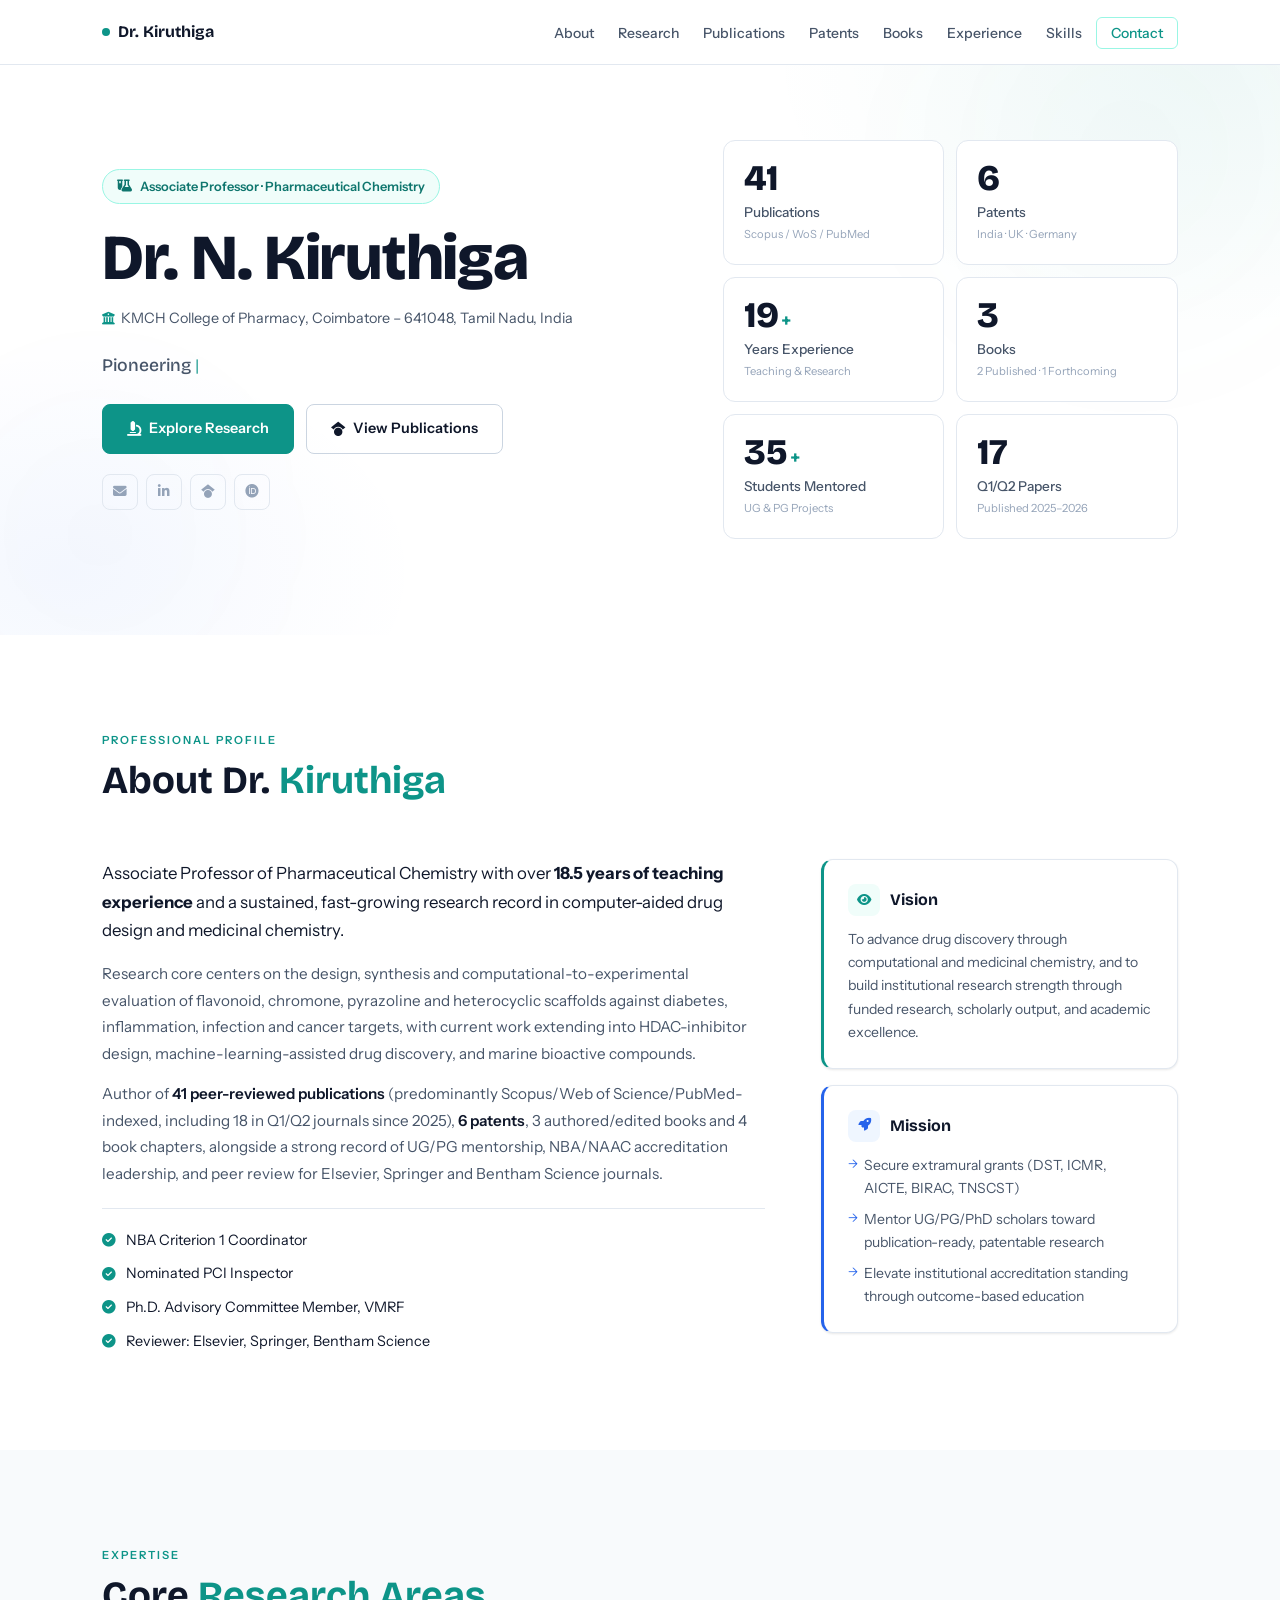
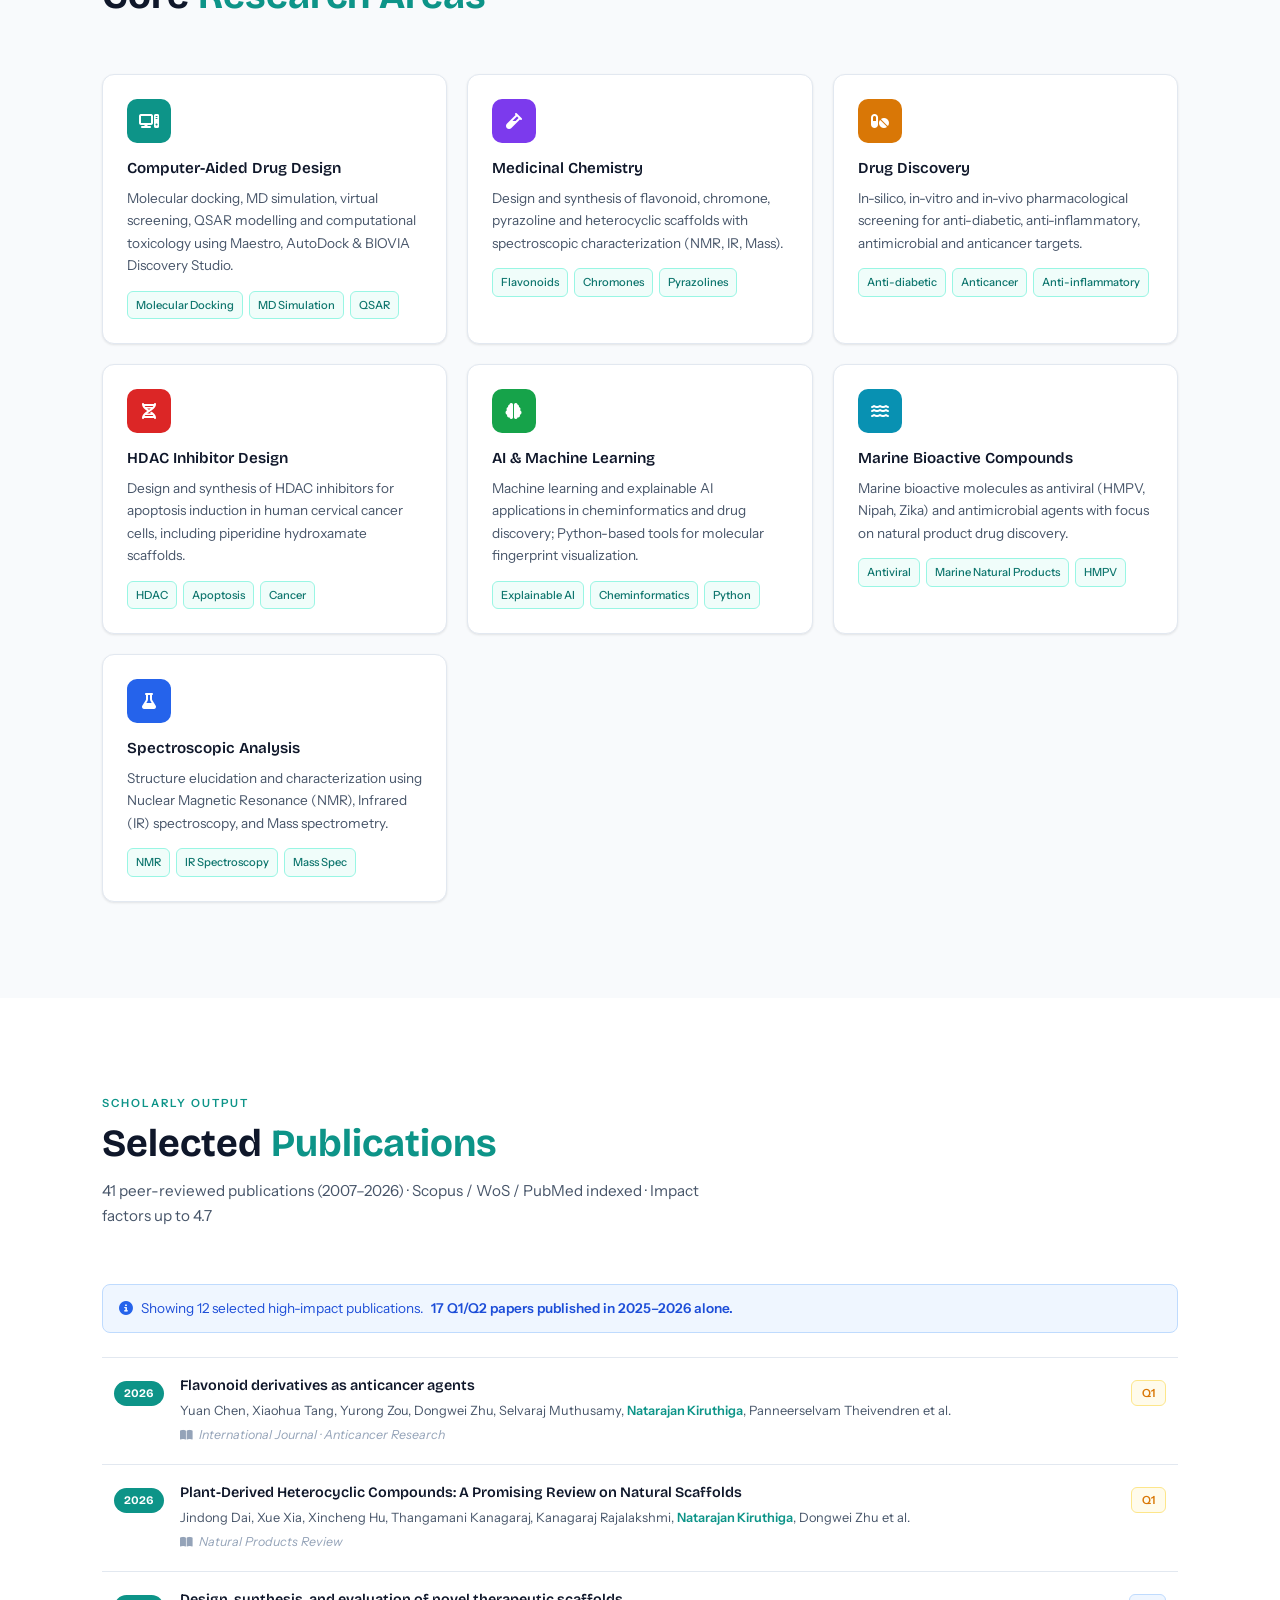
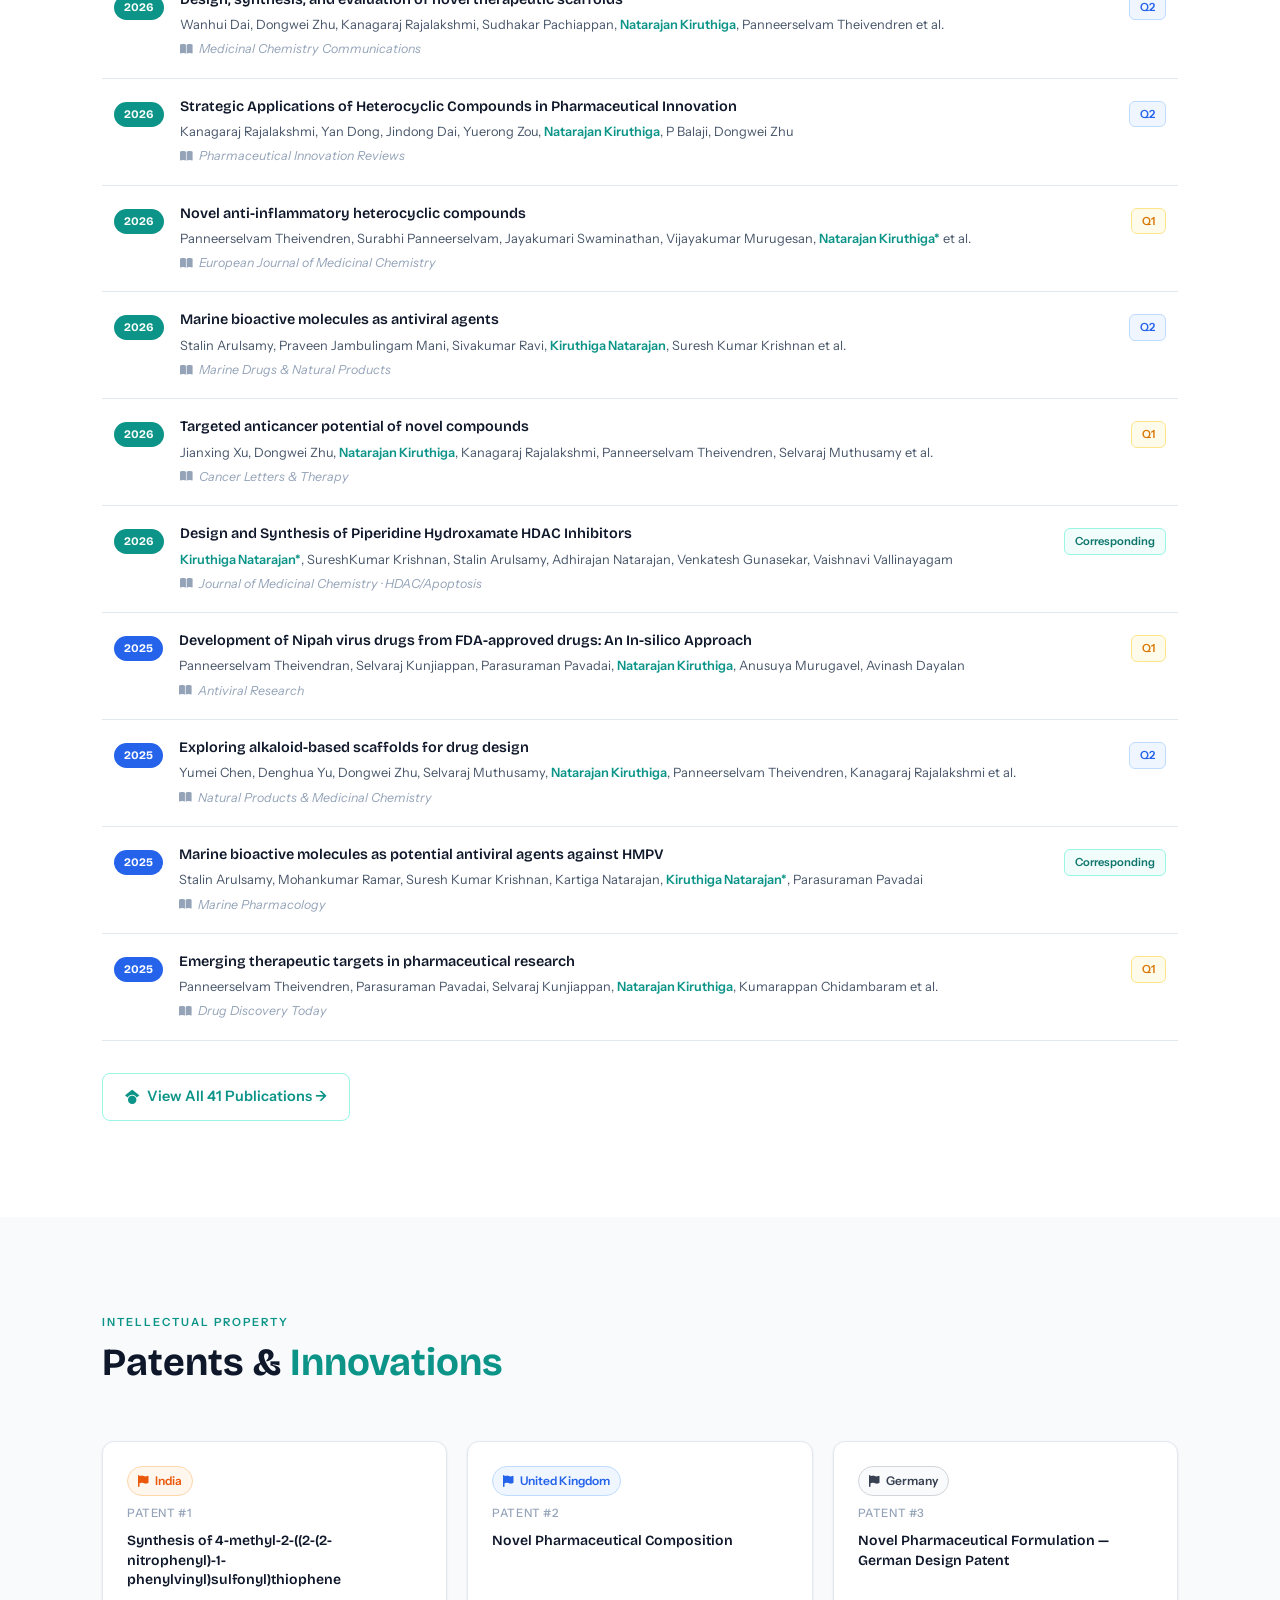
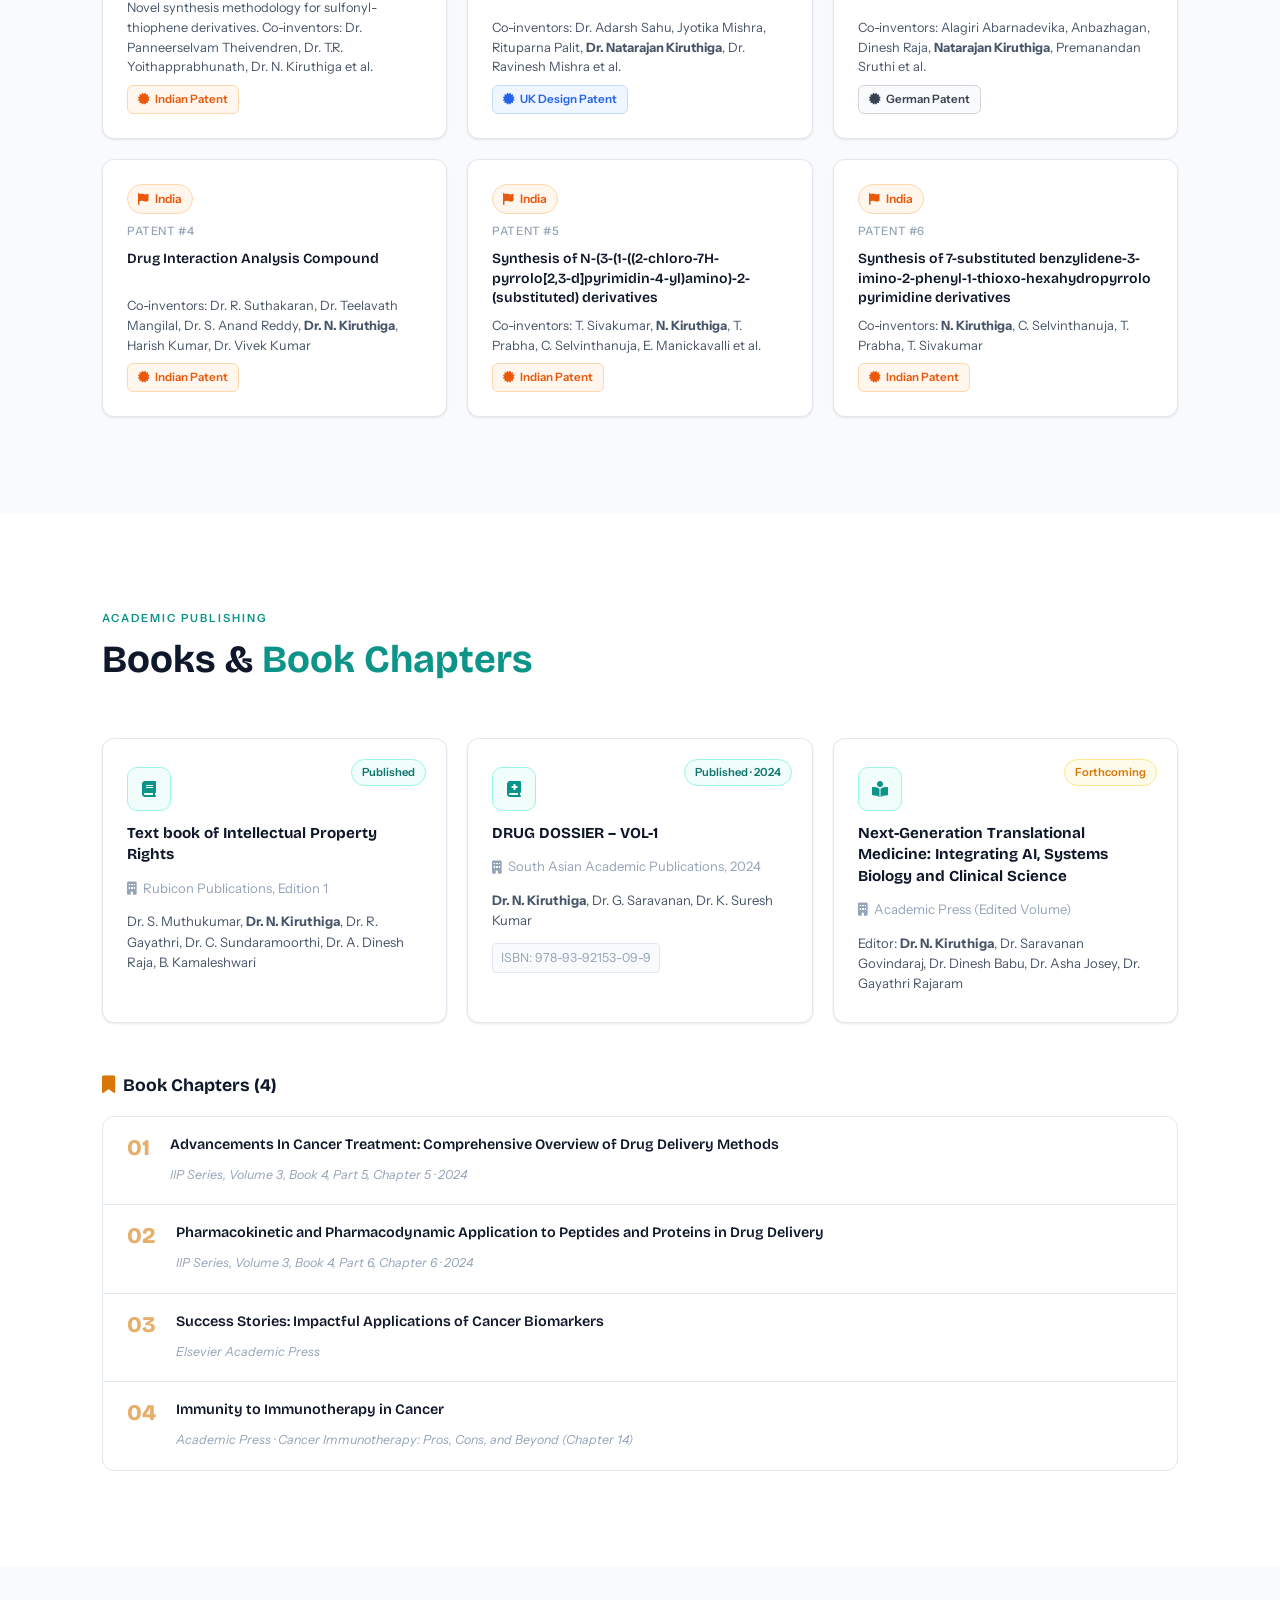
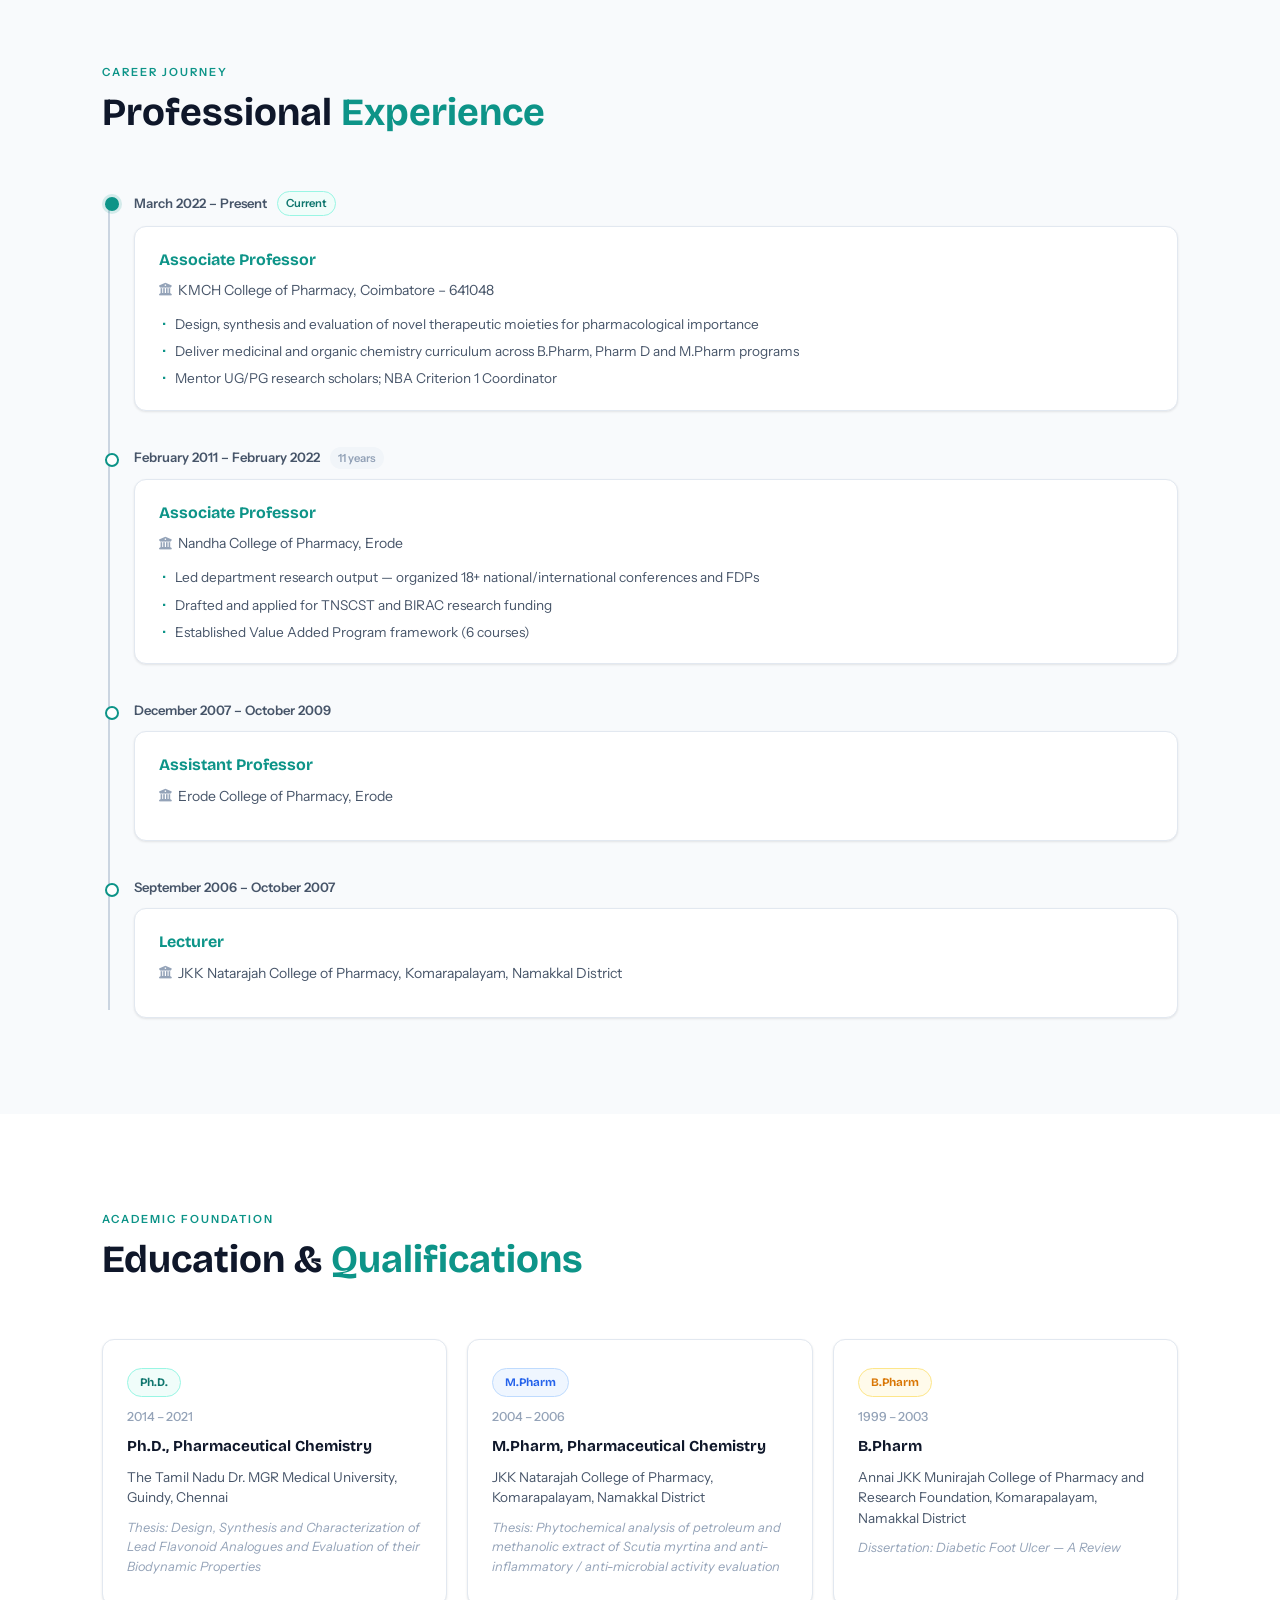
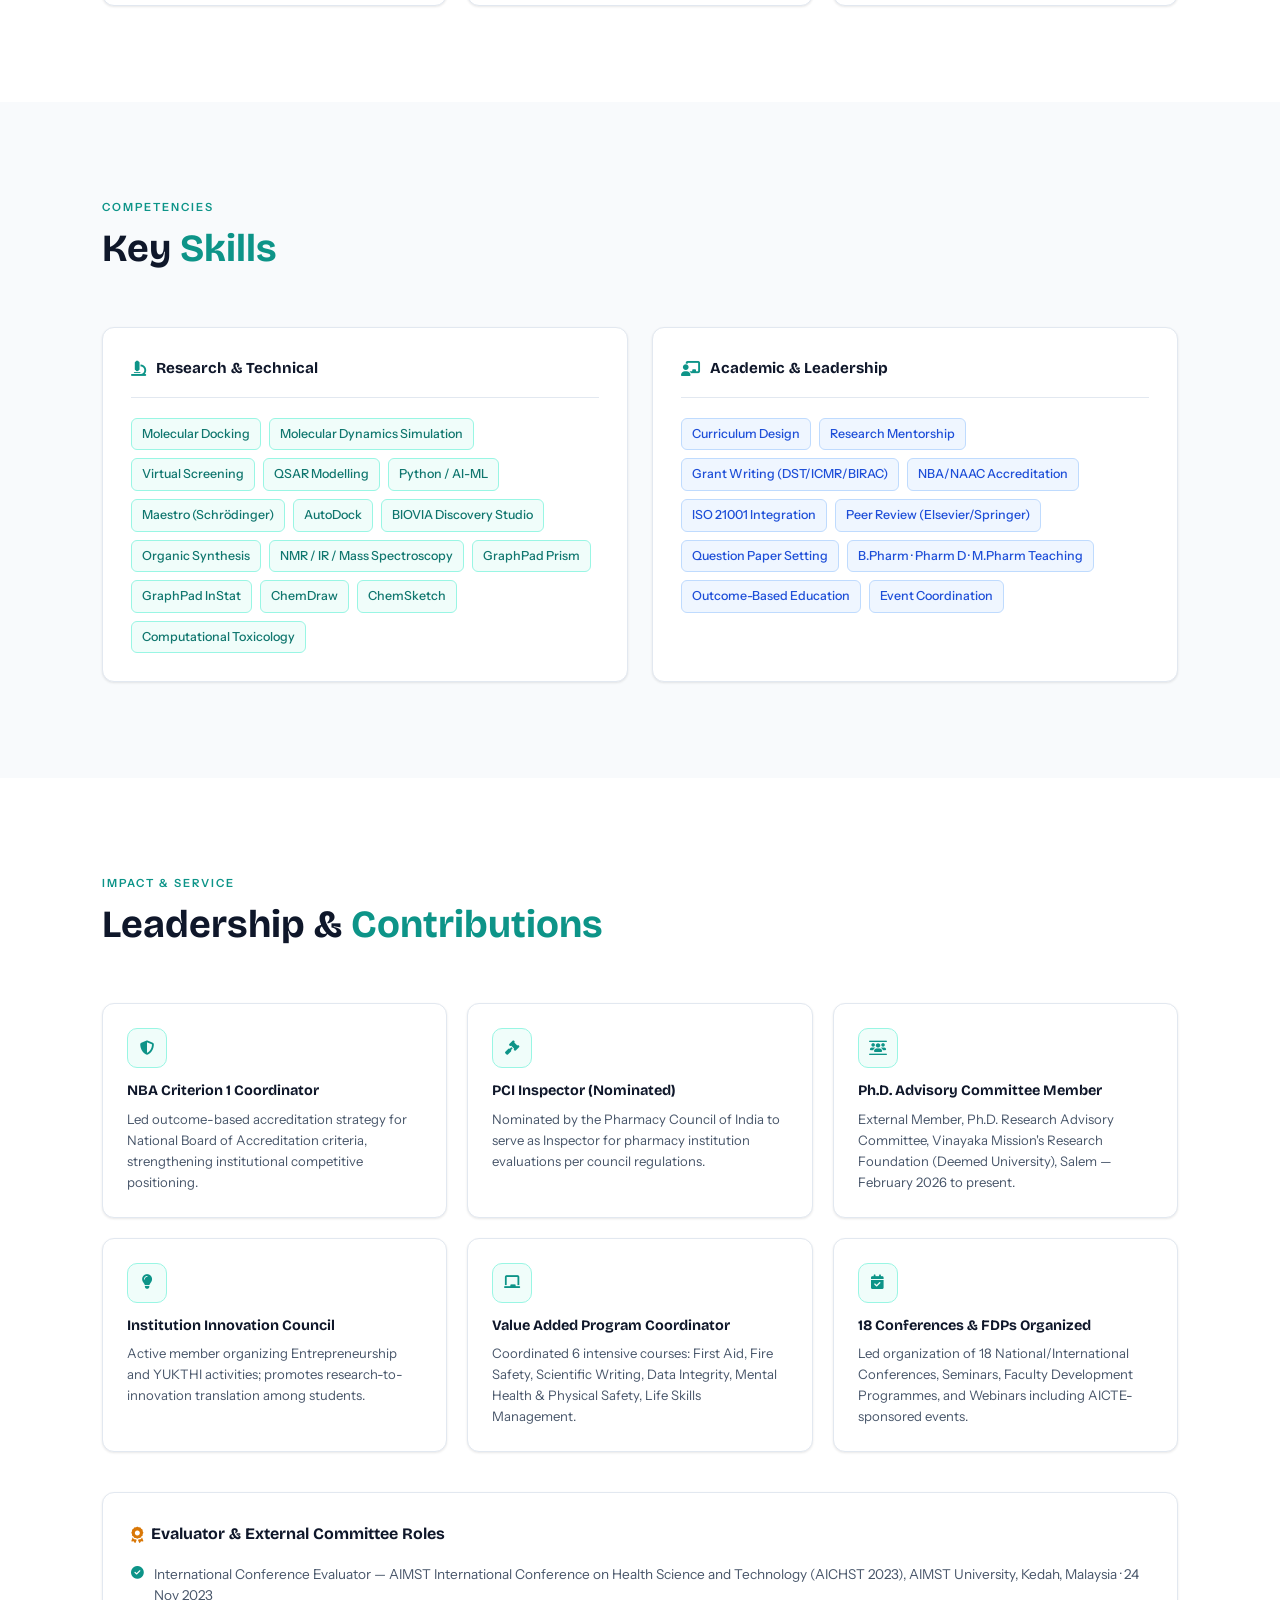
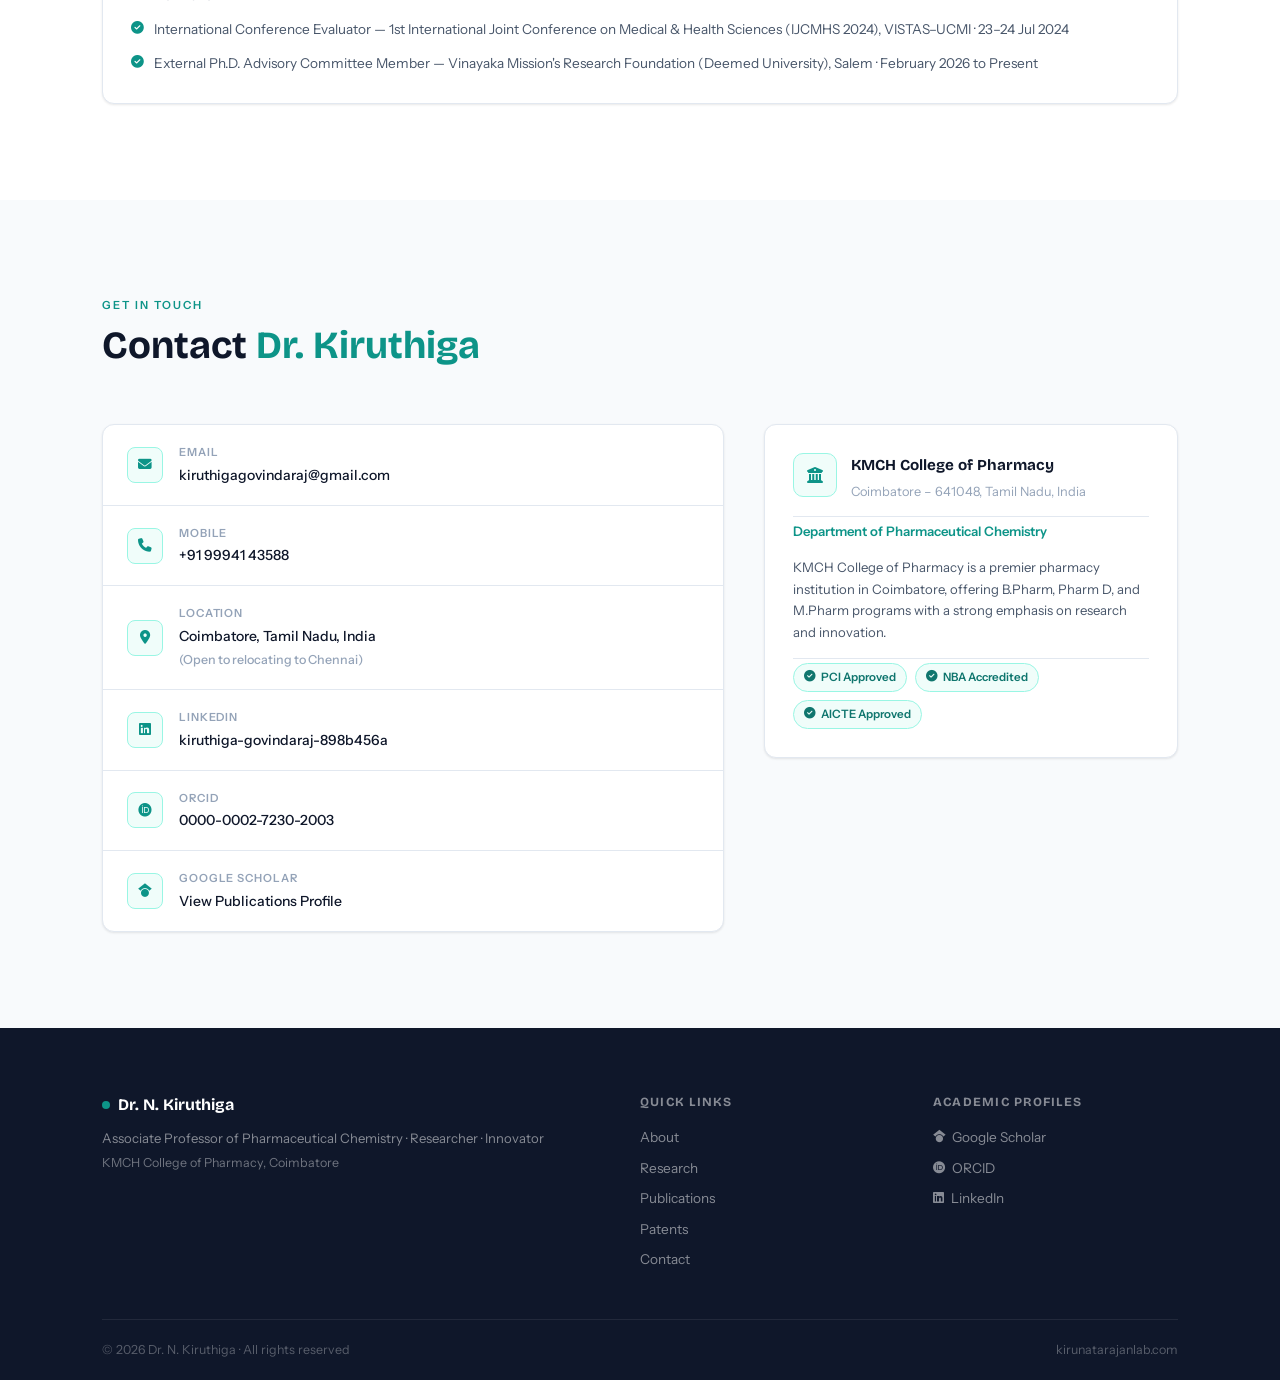
==== commit ef3d78c5: "Redesign: Bricolage Grotesque + Instrument Sans, pure white, teal accent Complete design overhaul ma" ====
--- a/index.html
+++ b/index.html
@@ -14,7 +14,7 @@
 
   <link rel="preconnect" href="https://fonts.googleapis.com" />
   <link rel="preconnect" href="https://fonts.gstatic.com" crossorigin />
-  <link href="https://fonts.googleapis.com/css2?family=Playfair+Display:wght@400;600;700&family=Inter:wght@300;400;500;600;700&display=swap" rel="stylesheet" />
+  <link href="https://fonts.googleapis.com/css2?family=Bricolage+Grotesque:opsz,wght@12..96,300;12..96,400;12..96,500;12..96,600;12..96,700;12..96,800&family=Instrument+Sans:wght@400;500;600&display=swap" rel="stylesheet" />
   <link rel="stylesheet" href="https://cdnjs.cloudflare.com/ajax/libs/font-awesome/6.5.0/css/all.min.css" />
   <link rel="stylesheet" href="css/style.css" />
 </head>
@@ -24,7 +24,7 @@
   <nav id="navbar">
     <div class="nav-container">
       <a href="#hero" class="nav-logo">
-        <span class="nav-logo-icon"><i class="fa-solid fa-atom"></i></span>
+        <span class="nav-logo-dot"></span>
         Dr. Kiruthiga
       </a>
       <button class="nav-toggle" id="navToggle" aria-label="Toggle navigation">
@@ -38,92 +38,84 @@
         <li><a href="#books">Books</a></li>
         <li><a href="#experience">Experience</a></li>
         <li><a href="#skills">Skills</a></li>
-        <li><a href="#contact">Contact</a></li>
+        <li><a href="#contact" class="nav-contact-btn">Contact</a></li>
       </ul>
     </div>
   </nav>
 
   <!-- HERO -->
   <section id="hero">
-    <canvas id="heroCanvas"></canvas>
-    <div class="hero-blob hero-blob-1"></div>
-    <div class="hero-blob hero-blob-2"></div>
-    <div class="hero-blob hero-blob-3"></div>
-    <div class="hero-content">
-      <div class="hero-badge reveal">
-        <i class="fa-solid fa-flask-vial"></i>
-        Associate Professor &middot; Pharmaceutical Chemistry
-      </div>
-      <h1 class="hero-name reveal">Dr. N. Kiruthiga</h1>
-      <p class="hero-institution reveal">
-        <i class="fa-solid fa-building-columns"></i>
-        KMCH College of Pharmacy, Coimbatore &ndash; 641048, Tamil Nadu, India
-      </p>
-      <div class="hero-typewriter reveal">
-        <span class="typewriter-static">Pioneering </span><span id="typewriterText"></span><span class="typewriter-cursor">|</span>
-      </div>
-      <div class="hero-cta reveal">
-        <a href="#about" class="btn-primary">
-          <i class="fa-solid fa-microscope"></i> Explore Research
-        </a>
-        <a href="https://scholar.google.com/citations?user=NSQRRvoAAAAJ&hl=en" target="_blank" rel="noopener" class="btn-secondary">
-          <i class="fa-brands fa-google-scholar"></i> View Publications
-        </a>
-      </div>
-      <div class="hero-social reveal">
-        <a href="mailto:kiruthigagovindaraj@gmail.com" class="hero-social-link" aria-label="Email">
-          <i class="fa-solid fa-envelope"></i>
-        </a>
-        <a href="https://linkedin.com/in/kiruthiga-govindaraj-898b456a" target="_blank" rel="noopener" class="hero-social-link" aria-label="LinkedIn">
-          <i class="fa-brands fa-linkedin-in"></i>
-        </a>
-        <a href="https://scholar.google.com/citations?user=NSQRRvoAAAAJ&hl=en" target="_blank" rel="noopener" class="hero-social-link" aria-label="Google Scholar">
-          <i class="fa-brands fa-google-scholar"></i>
-        </a>
-        <a href="https://orcid.org/0000-0002-7230-2003" target="_blank" rel="noopener" class="hero-social-link" aria-label="ORCID">
-          <i class="fa-brands fa-orcid"></i>
-        </a>
-      </div>
-    </div>
-    <div class="hero-scroll">
-      <span>scroll</span>
-      <div class="hero-scroll-line"></div>
-    </div>
-  </section>
-
-  <!-- STATS BAR -->
-  <section id="stats">
-    <div class="container">
-      <div class="stats-grid">
-        <div class="stat-item reveal">
-          <span class="stat-number" data-target="41">0</span>
-          <span class="stat-label">Publications</span>
-          <span class="stat-sub">Scopus / WoS / PubMed</span>
-        </div>
-        <div class="stat-item reveal">
-          <span class="stat-number" data-target="6">0</span>
-          <span class="stat-label">Patents</span>
-          <span class="stat-sub">India &middot; UK &middot; Germany</span>
-        </div>
-        <div class="stat-item reveal">
-          <span class="stat-number stat-decimal" data-target="18.5">0</span>
-          <span class="stat-label">Years Experience</span>
-          <span class="stat-sub">Teaching &amp; Research</span>
-        </div>
-        <div class="stat-item reveal">
-          <span class="stat-number" data-target="3">0</span>
-          <span class="stat-label">Books</span>
-          <span class="stat-sub">2 Published &middot; 1 Forthcoming</span>
-        </div>
-        <div class="stat-item reveal">
-          <span class="stat-number" data-target="35">0</span>
-          <span class="stat-label">Students Mentored</span>
-          <span class="stat-sub">UG &amp; PG Projects</span>
-        </div>
-        <div class="stat-item reveal">
-          <span class="stat-number" data-target="17">0</span>
-          <span class="stat-label">Q1/Q2 Papers</span>
-          <span class="stat-sub">Published 2025&ndash;2026</span>
+    <div class="hero-glow hero-glow-1"></div>
+    <div class="hero-glow hero-glow-2"></div>
+    <div class="container hero-container">
+      <div class="hero-left">
+        <div class="hero-badge reveal">
+          <i class="fa-solid fa-flask-vial"></i>
+          Associate Professor &middot; Pharmaceutical Chemistry
+        </div>
+        <h1 class="hero-name reveal">Dr. N. Kiruthiga</h1>
+        <p class="hero-institution reveal">
+          <i class="fa-solid fa-building-columns"></i>
+          KMCH College of Pharmacy, Coimbatore &ndash; 641048, Tamil Nadu, India
+        </p>
+        <div class="hero-typewriter reveal">
+          <span class="typewriter-static">Pioneering </span><span id="typewriterText"></span><span class="typewriter-cursor">|</span>
+        </div>
+        <div class="hero-cta reveal">
+          <a href="#about" class="btn-primary">
+            <i class="fa-solid fa-microscope"></i> Explore Research
+          </a>
+          <a href="https://scholar.google.com/citations?user=NSQRRvoAAAAJ&hl=en" target="_blank" rel="noopener" class="btn-secondary">
+            <i class="fa-brands fa-google-scholar"></i> View Publications
+          </a>
+        </div>
+        <div class="hero-social reveal">
+          <a href="mailto:kiruthigagovindaraj@gmail.com" class="hero-social-link" aria-label="Email">
+            <i class="fa-solid fa-envelope"></i>
+          </a>
+          <a href="https://linkedin.com/in/kiruthiga-govindaraj-898b456a" target="_blank" rel="noopener" class="hero-social-link" aria-label="LinkedIn">
+            <i class="fa-brands fa-linkedin-in"></i>
+          </a>
+          <a href="https://scholar.google.com/citations?user=NSQRRvoAAAAJ&hl=en" target="_blank" rel="noopener" class="hero-social-link" aria-label="Google Scholar">
+            <i class="fa-brands fa-google-scholar"></i>
+          </a>
+          <a href="https://orcid.org/0000-0002-7230-2003" target="_blank" rel="noopener" class="hero-social-link" aria-label="ORCID">
+            <i class="fa-brands fa-orcid"></i>
+          </a>
+        </div>
+      </div>
+      <div class="hero-right reveal">
+        <div class="stat-tiles">
+          <div class="stat-tile">
+            <div class="stat-tile-num"><span class="stat-number" data-target="41">0</span></div>
+            <div class="stat-tile-label">Publications</div>
+            <div class="stat-tile-sub">Scopus / WoS / PubMed</div>
+          </div>
+          <div class="stat-tile">
+            <div class="stat-tile-num"><span class="stat-number" data-target="6">0</span></div>
+            <div class="stat-tile-label">Patents</div>
+            <div class="stat-tile-sub">India &middot; UK &middot; Germany</div>
+          </div>
+          <div class="stat-tile">
+            <div class="stat-tile-num"><span class="stat-number stat-decimal" data-target="18.5">0</span><span class="stat-plus">+</span></div>
+            <div class="stat-tile-label">Years Experience</div>
+            <div class="stat-tile-sub">Teaching &amp; Research</div>
+          </div>
+          <div class="stat-tile">
+            <div class="stat-tile-num"><span class="stat-number" data-target="3">0</span></div>
+            <div class="stat-tile-label">Books</div>
+            <div class="stat-tile-sub">2 Published &middot; 1 Forthcoming</div>
+          </div>
+          <div class="stat-tile">
+            <div class="stat-tile-num"><span class="stat-number" data-target="35">0</span><span class="stat-plus">+</span></div>
+            <div class="stat-tile-label">Students Mentored</div>
+            <div class="stat-tile-sub">UG &amp; PG Projects</div>
+          </div>
+          <div class="stat-tile">
+            <div class="stat-tile-num"><span class="stat-number" data-target="17">0</span></div>
+            <div class="stat-tile-label">Q1/Q2 Papers</div>
+            <div class="stat-tile-sub">Published 2025&ndash;2026</div>
+          </div>
         </div>
       </div>
     </div>
@@ -149,19 +141,19 @@
           </p>
           <div class="about-highlights">
             <div class="highlight-item">
-              <i class="fa-solid fa-check-circle"></i>
+              <i class="fa-solid fa-circle-check"></i>
               <span>NBA Criterion 1 Coordinator</span>
             </div>
             <div class="highlight-item">
-              <i class="fa-solid fa-check-circle"></i>
+              <i class="fa-solid fa-circle-check"></i>
               <span>Nominated PCI Inspector</span>
             </div>
             <div class="highlight-item">
-              <i class="fa-solid fa-check-circle"></i>
+              <i class="fa-solid fa-circle-check"></i>
               <span>Ph.D. Advisory Committee Member, VMRF</span>
             </div>
             <div class="highlight-item">
-              <i class="fa-solid fa-check-circle"></i>
+              <i class="fa-solid fa-circle-check"></i>
               <span>Reviewer: Elsevier, Springer, Bentham Science</span>
             </div>
           </div>
@@ -177,7 +169,7 @@
             </div>
             <div class="vm-card mission">
               <div class="vm-header">
-                <div class="vm-icon"><i class="fa-solid fa-rocket"></i></div>
+                <div class="vm-icon blue"><i class="fa-solid fa-rocket"></i></div>
                 <h3>Mission</h3>
               </div>
               <ul>
@@ -193,7 +185,7 @@
   </section>
 
   <!-- RESEARCH AREAS -->
-  <section id="research">
+  <section id="research" class="bg-subtle">
     <div class="container">
       <div class="section-header reveal">
         <span class="section-label">Expertise</span>
@@ -269,126 +261,126 @@
         <p class="section-subtitle">41 peer-reviewed publications (2007&ndash;2026) &middot; Scopus / WoS / PubMed indexed &middot; Impact factors up to 4.7</p>
       </div>
       <div class="pubs-meta reveal">
-        <i class="fa-solid fa-circle-info" style="color:var(--teal);margin-right:8px;"></i>
+        <i class="fa-solid fa-circle-info"></i>
         Showing 12 selected high-impact publications. <strong>17 Q1/Q2 papers published in 2025&ndash;2026 alone.</strong>
       </div>
       <div class="publications-list">
 
         <div class="pub-item reveal">
-          <div class="pub-year"><span class="pub-year-num y2026">2026</span></div>
+          <div class="pub-year"><span class="pub-year-pill y2026">2026</span></div>
           <div class="pub-body">
             <div class="pub-title">Flavonoid derivatives as anticancer agents</div>
-            <div class="pub-authors">Yuan Chen, Xiaohua Tang, Yurong Zou, Dongwei Zhu, Selvaraj Muthusamy, <strong>Natarajan Kiruthiga</strong>, Panneerselvam Theivendren et al.</div>
+            <div class="pub-authors">Yuan Chen, Xiaohua Tang, Yurong Zou, Dongwei Zhu, Selvaraj Muthusamy, <strong class="author-highlight">Natarajan Kiruthiga</strong>, Panneerselvam Theivendren et al.</div>
             <div class="pub-journal"><i class="fa-solid fa-book-open"></i> International Journal &middot; Anticancer Research</div>
           </div>
           <div class="pub-badge-wrap"><span class="pub-badge q1">Q1</span></div>
         </div>
 
         <div class="pub-item reveal">
-          <div class="pub-year"><span class="pub-year-num y2026">2026</span></div>
+          <div class="pub-year"><span class="pub-year-pill y2026">2026</span></div>
           <div class="pub-body">
             <div class="pub-title">Plant-Derived Heterocyclic Compounds: A Promising Review on Natural Scaffolds</div>
-            <div class="pub-authors">Jindong Dai, Xue Xia, Xincheng Hu, Thangamani Kanagaraj, Kanagaraj Rajalakshmi, <strong>Natarajan Kiruthiga</strong>, Dongwei Zhu et al.</div>
+            <div class="pub-authors">Jindong Dai, Xue Xia, Xincheng Hu, Thangamani Kanagaraj, Kanagaraj Rajalakshmi, <strong class="author-highlight">Natarajan Kiruthiga</strong>, Dongwei Zhu et al.</div>
             <div class="pub-journal"><i class="fa-solid fa-book-open"></i> Natural Products Review</div>
           </div>
           <div class="pub-badge-wrap"><span class="pub-badge q1">Q1</span></div>
         </div>
 
         <div class="pub-item reveal">
-          <div class="pub-year"><span class="pub-year-num y2026">2026</span></div>
+          <div class="pub-year"><span class="pub-year-pill y2026">2026</span></div>
           <div class="pub-body">
             <div class="pub-title">Design, synthesis, and evaluation of novel therapeutic scaffolds</div>
-            <div class="pub-authors">Wanhui Dai, Dongwei Zhu, Kanagaraj Rajalakshmi, Sudhakar Pachiappan, <strong>Natarajan Kiruthiga</strong>, Panneerselvam Theivendren et al.</div>
+            <div class="pub-authors">Wanhui Dai, Dongwei Zhu, Kanagaraj Rajalakshmi, Sudhakar Pachiappan, <strong class="author-highlight">Natarajan Kiruthiga</strong>, Panneerselvam Theivendren et al.</div>
             <div class="pub-journal"><i class="fa-solid fa-book-open"></i> Medicinal Chemistry Communications</div>
           </div>
           <div class="pub-badge-wrap"><span class="pub-badge q2">Q2</span></div>
         </div>
 
         <div class="pub-item reveal">
-          <div class="pub-year"><span class="pub-year-num y2026">2026</span></div>
+          <div class="pub-year"><span class="pub-year-pill y2026">2026</span></div>
           <div class="pub-body">
             <div class="pub-title">Strategic Applications of Heterocyclic Compounds in Pharmaceutical Innovation</div>
-            <div class="pub-authors">Kanagaraj Rajalakshmi, Yan Dong, Jindong Dai, Yuerong Zou, <strong>Natarajan Kiruthiga</strong>, P Balaji, Dongwei Zhu</div>
+            <div class="pub-authors">Kanagaraj Rajalakshmi, Yan Dong, Jindong Dai, Yuerong Zou, <strong class="author-highlight">Natarajan Kiruthiga</strong>, P Balaji, Dongwei Zhu</div>
             <div class="pub-journal"><i class="fa-solid fa-book-open"></i> Pharmaceutical Innovation Reviews</div>
           </div>
           <div class="pub-badge-wrap"><span class="pub-badge q2">Q2</span></div>
         </div>
 
         <div class="pub-item reveal">
-          <div class="pub-year"><span class="pub-year-num y2026">2026</span></div>
+          <div class="pub-year"><span class="pub-year-pill y2026">2026</span></div>
           <div class="pub-body">
             <div class="pub-title">Novel anti-inflammatory heterocyclic compounds</div>
-            <div class="pub-authors">Panneerselvam Theivendren, Surabhi Panneerselvam, Jayakumari Swaminathan, Vijayakumar Murugesan, <strong>Natarajan Kiruthiga*</strong> et al.</div>
+            <div class="pub-authors">Panneerselvam Theivendren, Surabhi Panneerselvam, Jayakumari Swaminathan, Vijayakumar Murugesan, <strong class="author-highlight">Natarajan Kiruthiga*</strong> et al.</div>
             <div class="pub-journal"><i class="fa-solid fa-book-open"></i> European Journal of Medicinal Chemistry</div>
           </div>
           <div class="pub-badge-wrap"><span class="pub-badge q1">Q1</span></div>
         </div>
 
         <div class="pub-item reveal">
-          <div class="pub-year"><span class="pub-year-num y2026">2026</span></div>
+          <div class="pub-year"><span class="pub-year-pill y2026">2026</span></div>
           <div class="pub-body">
             <div class="pub-title">Marine bioactive molecules as antiviral agents</div>
-            <div class="pub-authors">Stalin Arulsamy, Praveen Jambulingam Mani, Sivakumar Ravi, <strong>Kiruthiga Natarajan</strong>, Suresh Kumar Krishnan et al.</div>
+            <div class="pub-authors">Stalin Arulsamy, Praveen Jambulingam Mani, Sivakumar Ravi, <strong class="author-highlight">Kiruthiga Natarajan</strong>, Suresh Kumar Krishnan et al.</div>
             <div class="pub-journal"><i class="fa-solid fa-book-open"></i> Marine Drugs &amp; Natural Products</div>
           </div>
           <div class="pub-badge-wrap"><span class="pub-badge q2">Q2</span></div>
         </div>
 
         <div class="pub-item reveal">
-          <div class="pub-year"><span class="pub-year-num y2026">2026</span></div>
+          <div class="pub-year"><span class="pub-year-pill y2026">2026</span></div>
           <div class="pub-body">
             <div class="pub-title">Targeted anticancer potential of novel compounds</div>
-            <div class="pub-authors">Jianxing Xu, Dongwei Zhu, <strong>Natarajan Kiruthiga</strong>, Kanagaraj Rajalakshmi, Panneerselvam Theivendren, Selvaraj Muthusamy et al.</div>
+            <div class="pub-authors">Jianxing Xu, Dongwei Zhu, <strong class="author-highlight">Natarajan Kiruthiga</strong>, Kanagaraj Rajalakshmi, Panneerselvam Theivendren, Selvaraj Muthusamy et al.</div>
             <div class="pub-journal"><i class="fa-solid fa-book-open"></i> Cancer Letters &amp; Therapy</div>
           </div>
           <div class="pub-badge-wrap"><span class="pub-badge q1">Q1</span></div>
         </div>
 
         <div class="pub-item reveal">
-          <div class="pub-year"><span class="pub-year-num y2026">2026</span></div>
+          <div class="pub-year"><span class="pub-year-pill y2026">2026</span></div>
           <div class="pub-body">
             <div class="pub-title">Design and Synthesis of Piperidine Hydroxamate HDAC Inhibitors</div>
-            <div class="pub-authors"><strong>Kiruthiga Natarajan*</strong>, SureshKumar Krishnan, Stalin Arulsamy, Adhirajan Natarajan, Venkatesh Gunasekar, Vaishnavi Vallinayagam</div>
+            <div class="pub-authors"><strong class="author-highlight">Kiruthiga Natarajan*</strong>, SureshKumar Krishnan, Stalin Arulsamy, Adhirajan Natarajan, Venkatesh Gunasekar, Vaishnavi Vallinayagam</div>
             <div class="pub-journal"><i class="fa-solid fa-book-open"></i> Journal of Medicinal Chemistry &middot; HDAC/Apoptosis</div>
           </div>
           <div class="pub-badge-wrap"><span class="pub-badge corr">Corresponding</span></div>
         </div>
 
         <div class="pub-item reveal">
-          <div class="pub-year"><span class="pub-year-num y2025">2025</span></div>
+          <div class="pub-year"><span class="pub-year-pill y2025">2025</span></div>
           <div class="pub-body">
             <div class="pub-title">Development of Nipah virus drugs from FDA-approved drugs: An In-silico Approach</div>
-            <div class="pub-authors">Panneerselvam Theivendran, Selvaraj Kunjiappan, Parasuraman Pavadai, <strong>Natarajan Kiruthiga</strong>, Anusuya Murugavel, Avinash Dayalan</div>
+            <div class="pub-authors">Panneerselvam Theivendran, Selvaraj Kunjiappan, Parasuraman Pavadai, <strong class="author-highlight">Natarajan Kiruthiga</strong>, Anusuya Murugavel, Avinash Dayalan</div>
             <div class="pub-journal"><i class="fa-solid fa-book-open"></i> Antiviral Research</div>
           </div>
           <div class="pub-badge-wrap"><span class="pub-badge q1">Q1</span></div>
         </div>
 
         <div class="pub-item reveal">
-          <div class="pub-year"><span class="pub-year-num y2025">2025</span></div>
+          <div class="pub-year"><span class="pub-year-pill y2025">2025</span></div>
           <div class="pub-body">
             <div class="pub-title">Exploring alkaloid-based scaffolds for drug design</div>
-            <div class="pub-authors">Yumei Chen, Denghua Yu, Dongwei Zhu, Selvaraj Muthusamy, <strong>Natarajan Kiruthiga</strong>, Panneerselvam Theivendren, Kanagaraj Rajalakshmi et al.</div>
+            <div class="pub-authors">Yumei Chen, Denghua Yu, Dongwei Zhu, Selvaraj Muthusamy, <strong class="author-highlight">Natarajan Kiruthiga</strong>, Panneerselvam Theivendren, Kanagaraj Rajalakshmi et al.</div>
             <div class="pub-journal"><i class="fa-solid fa-book-open"></i> Natural Products &amp; Medicinal Chemistry</div>
           </div>
           <div class="pub-badge-wrap"><span class="pub-badge q2">Q2</span></div>
         </div>
 
         <div class="pub-item reveal">
-          <div class="pub-year"><span class="pub-year-num y2025">2025</span></div>
+          <div class="pub-year"><span class="pub-year-pill y2025">2025</span></div>
           <div class="pub-body">
             <div class="pub-title">Marine bioactive molecules as potential antiviral agents against HMPV</div>
-            <div class="pub-authors">Stalin Arulsamy, Mohankumar Ramar, Suresh Kumar Krishnan, Kartiga Natarajan, <strong>Kiruthiga Natarajan*</strong>, Parasuraman Pavadai</div>
+            <div class="pub-authors">Stalin Arulsamy, Mohankumar Ramar, Suresh Kumar Krishnan, Kartiga Natarajan, <strong class="author-highlight">Kiruthiga Natarajan*</strong>, Parasuraman Pavadai</div>
             <div class="pub-journal"><i class="fa-solid fa-book-open"></i> Marine Pharmacology</div>
           </div>
           <div class="pub-badge-wrap"><span class="pub-badge corr">Corresponding</span></div>
         </div>
 
         <div class="pub-item reveal">
-          <div class="pub-year"><span class="pub-year-num y2025">2025</span></div>
+          <div class="pub-year"><span class="pub-year-pill y2025">2025</span></div>
           <div class="pub-body">
             <div class="pub-title">Emerging therapeutic targets in pharmaceutical research</div>
-            <div class="pub-authors">Panneerselvam Theivendren, Parasuraman Pavadai, Selvaraj Kunjiappan, <strong>Natarajan Kiruthiga</strong>, Kumarappan Chidambaram et al.</div>
+            <div class="pub-authors">Panneerselvam Theivendren, Parasuraman Pavadai, Selvaraj Kunjiappan, <strong class="author-highlight">Natarajan Kiruthiga</strong>, Kumarappan Chidambaram et al.</div>
             <div class="pub-journal"><i class="fa-solid fa-book-open"></i> Drug Discovery Today</div>
           </div>
           <div class="pub-badge-wrap"><span class="pub-badge q1">Q1</span></div>
@@ -396,7 +388,7 @@
 
       </div>
       <div class="pubs-cta reveal">
-        <a href="https://scholar.google.com/citations?user=NSQRRvoAAAAJ&hl=en" target="_blank" rel="noopener" class="btn-teal">
+        <a href="https://scholar.google.com/citations?user=NSQRRvoAAAAJ&hl=en" target="_blank" rel="noopener" class="btn-outline-teal">
           <i class="fa-brands fa-google-scholar"></i> View All 41 Publications &rarr;
         </a>
       </div>
@@ -404,7 +396,7 @@
   </section>
 
   <!-- PATENTS -->
-  <section id="patents">
+  <section id="patents" class="bg-subtle">
     <div class="container">
       <div class="section-header reveal">
         <span class="section-label">Intellectual Property</span>
@@ -537,7 +529,7 @@
   </section>
 
   <!-- EXPERIENCE -->
-  <section id="experience">
+  <section id="experience" class="bg-subtle">
     <div class="container">
       <div class="section-header reveal">
         <span class="section-label">Career Journey</span>
@@ -549,7 +541,7 @@
           <div class="timeline-dot current"></div>
           <div class="timeline-header">
             <span class="timeline-date">March 2022 &ndash; Present</span>
-            <span class="timeline-duration">Current</span>
+            <span class="timeline-duration current-badge">Current</span>
           </div>
           <div class="timeline-card">
             <div class="timeline-role">Associate Professor</div>
@@ -643,46 +635,52 @@
   </section>
 
   <!-- SKILLS -->
-  <section id="skills">
+  <section id="skills" class="bg-subtle">
     <div class="container">
       <div class="section-header reveal">
         <span class="section-label">Competencies</span>
         <h2 class="section-title">Key <span class="accent">Skills</span></h2>
       </div>
       <div class="skills-grid">
-        <div class="skill-group tech reveal">
-          <h3><i class="fa-solid fa-microscope"></i> Research &amp; Technical</h3>
-          <div class="skill-tags">
-            <span class="skill-tag">Molecular Docking</span>
-            <span class="skill-tag">Molecular Dynamics Simulation</span>
-            <span class="skill-tag">Virtual Screening</span>
-            <span class="skill-tag">QSAR Modelling</span>
-            <span class="skill-tag">Python / AI-ML</span>
-            <span class="skill-tag">Maestro (Schrödinger)</span>
-            <span class="skill-tag">AutoDock</span>
-            <span class="skill-tag">BIOVIA Discovery Studio</span>
-            <span class="skill-tag">Organic Synthesis</span>
-            <span class="skill-tag">NMR / IR / Mass Spectroscopy</span>
-            <span class="skill-tag">GraphPad Prism</span>
-            <span class="skill-tag">GraphPad InStat</span>
-            <span class="skill-tag">ChemDraw</span>
-            <span class="skill-tag">ChemSketch</span>
-            <span class="skill-tag">Computational Toxicology</span>
-          </div>
-        </div>
-        <div class="skill-group acad reveal">
-          <h3><i class="fa-solid fa-chalkboard-user"></i> Academic &amp; Leadership</h3>
-          <div class="skill-tags">
-            <span class="skill-tag">Curriculum Design</span>
-            <span class="skill-tag">Research Mentorship</span>
-            <span class="skill-tag">Grant Writing (DST/ICMR/BIRAC)</span>
-            <span class="skill-tag">NBA/NAAC Accreditation</span>
-            <span class="skill-tag">ISO 21001 Integration</span>
-            <span class="skill-tag">Peer Review (Elsevier/Springer)</span>
-            <span class="skill-tag">Question Paper Setting</span>
-            <span class="skill-tag">B.Pharm &middot; Pharm D &middot; M.Pharm Teaching</span>
-            <span class="skill-tag">Outcome-Based Education</span>
-            <span class="skill-tag">Event Coordination</span>
+        <div class="skill-group reveal">
+          <div class="skill-group-header">
+            <i class="fa-solid fa-microscope"></i>
+            <h3>Research &amp; Technical</h3>
+          </div>
+          <div class="skill-tags tech-tags">
+            <span>Molecular Docking</span>
+            <span>Molecular Dynamics Simulation</span>
+            <span>Virtual Screening</span>
+            <span>QSAR Modelling</span>
+            <span>Python / AI-ML</span>
+            <span>Maestro (Schrödinger)</span>
+            <span>AutoDock</span>
+            <span>BIOVIA Discovery Studio</span>
+            <span>Organic Synthesis</span>
+            <span>NMR / IR / Mass Spectroscopy</span>
+            <span>GraphPad Prism</span>
+            <span>GraphPad InStat</span>
+            <span>ChemDraw</span>
+            <span>ChemSketch</span>
+            <span>Computational Toxicology</span>
+          </div>
+        </div>
+        <div class="skill-group reveal">
+          <div class="skill-group-header">
+            <i class="fa-solid fa-chalkboard-user"></i>
+            <h3>Academic &amp; Leadership</h3>
+          </div>
+          <div class="skill-tags acad-tags">
+            <span>Curriculum Design</span>
+            <span>Research Mentorship</span>
+            <span>Grant Writing (DST/ICMR/BIRAC)</span>
+            <span>NBA/NAAC Accreditation</span>
+            <span>ISO 21001 Integration</span>
+            <span>Peer Review (Elsevier/Springer)</span>
+            <span>Question Paper Setting</span>
+            <span>B.Pharm &middot; Pharm D &middot; M.Pharm Teaching</span>
+            <span>Outcome-Based Education</span>
+            <span>Event Coordination</span>
           </div>
         </div>
       </div>
@@ -750,7 +748,7 @@
   </section>
 
   <!-- CONTACT -->
-  <section id="contact">
+  <section id="contact" class="bg-subtle">
     <div class="container">
       <div class="section-header reveal">
         <span class="section-label">Get in Touch</span>
@@ -760,42 +758,42 @@
         <div class="contact-items reveal">
           <div class="contact-row">
             <div class="contact-icon-wrap"><i class="fa-solid fa-envelope"></i></div>
-            <div>
+            <div class="contact-detail">
               <span class="contact-label">Email</span>
               <a href="mailto:kiruthigagovindaraj@gmail.com" class="contact-value">kiruthigagovindaraj@gmail.com</a>
             </div>
           </div>
           <div class="contact-row">
             <div class="contact-icon-wrap"><i class="fa-solid fa-phone"></i></div>
-            <div>
+            <div class="contact-detail">
               <span class="contact-label">Mobile</span>
               <a href="tel:+919994143588" class="contact-value">+91 99941 43588</a>
             </div>
           </div>
           <div class="contact-row">
             <div class="contact-icon-wrap"><i class="fa-solid fa-location-dot"></i></div>
-            <div>
+            <div class="contact-detail">
               <span class="contact-label">Location</span>
-              <span class="contact-value">Coimbatore, Tamil Nadu, India<br><small style="color:var(--gray-400);font-weight:400;">(Open to relocating to Chennai)</small></span>
+              <span class="contact-value">Coimbatore, Tamil Nadu, India<br><small class="text-subtle">(Open to relocating to Chennai)</small></span>
             </div>
           </div>
           <div class="contact-row">
             <div class="contact-icon-wrap"><i class="fa-brands fa-linkedin"></i></div>
-            <div>
+            <div class="contact-detail">
               <span class="contact-label">LinkedIn</span>
               <a href="https://linkedin.com/in/kiruthiga-govindaraj-898b456a" target="_blank" rel="noopener" class="contact-value">kiruthiga-govindaraj-898b456a</a>
             </div>
           </div>
           <div class="contact-row">
             <div class="contact-icon-wrap"><i class="fa-brands fa-orcid"></i></div>
-            <div>
+            <div class="contact-detail">
               <span class="contact-label">ORCID</span>
               <a href="https://orcid.org/0000-0002-7230-2003" target="_blank" rel="noopener" class="contact-value">0000-0002-7230-2003</a>
             </div>
           </div>
           <div class="contact-row">
             <div class="contact-icon-wrap"><i class="fa-brands fa-google-scholar"></i></div>
-            <div>
+            <div class="contact-detail">
               <span class="contact-label">Google Scholar</span>
               <a href="https://scholar.google.com/citations?user=NSQRRvoAAAAJ&hl=en" target="_blank" rel="noopener" class="contact-value">View Publications Profile</a>
             </div>
@@ -827,7 +825,7 @@
       <div class="footer-grid">
         <div class="footer-brand">
           <div class="footer-logo-row">
-            <div class="footer-logo-icon"><i class="fa-solid fa-atom"></i></div>
+            <span class="footer-logo-dot"></span>
             <span class="footer-brand-name">Dr. N. Kiruthiga</span>
           </div>
           <p class="footer-tagline">Associate Professor of Pharmaceutical Chemistry &middot; Researcher &middot; Innovator</p>
--- a/css/style.css
+++ b/css/style.css
@@ -1,1443 +1,1357 @@
-/* ================================================================
+/* ============================================================
    Dr. N. Kiruthiga — Academic Portfolio
-   Clean Academic Theme: MIT / Harvard / Nature Journal Aesthetic
-   ================================================================ */
+   Design: Bricolage Grotesque + Instrument Sans
+   Palette: White / Teal / Navy — Diabetome/PocketNet language
+   ============================================================ */
 
 :root {
-  --navy:           #0d1f3c;
-  --navy-mid:       #132847;
-  --blue-primary:   #1d4ed8;
-  --blue-hover:     #1e40af;
-  --blue-light:     #dbeafe;
-  --blue-pale:      #eff6ff;
-  --teal:           #0d9488;
-  --teal-hover:     #0f766e;
-  --teal-light:     #ccfbf1;
-  --teal-pale:      #f0fdfa;
-  --gold:           #d97706;
-  --gold-light:     #fef3c7;
-  --gold-pale:      #fffbeb;
-  --red:            #dc2626;
-  --red-light:      #fee2e2;
-  --green:          #16a34a;
-  --green-light:    #dcfce7;
-  --purple:         #7c3aed;
-  --purple-light:   #ede9fe;
-  --white:          #ffffff;
-  --gray-50:        #f8fafc;
-  --gray-100:       #f1f5f9;
-  --gray-200:       #e2e8f0;
-  --gray-300:       #cbd5e1;
-  --gray-400:       #94a3b8;
-  --gray-500:       #64748b;
-  --gray-600:       #475569;
-  --gray-700:       #334155;
-  --gray-800:       #1e293b;
-  --gray-900:       #0f172a;
-  --font-serif:     'Playfair Display', Georgia, 'Times New Roman', serif;
-  --font-sans:      'Inter', -apple-system, BlinkMacSystemFont, 'Segoe UI', sans-serif;
-  --radius-sm:      8px;
-  --radius-md:      16px;
-  --radius-lg:      24px;
-  --shadow-xs:      0 1px 2px rgba(0,0,0,0.05);
-  --shadow-sm:      0 2px 8px rgba(0,0,0,0.06), 0 1px 3px rgba(0,0,0,0.04);
-  --shadow-md:      0 8px 32px rgba(0,0,0,0.10), 0 2px 8px rgba(0,0,0,0.06);
-  --shadow-lg:      0 16px 48px rgba(0,0,0,0.12), 0 4px 12px rgba(0,0,0,0.06);
-  --transition:     0.25s cubic-bezier(0.4,0,0.2,1);
-  --transition-slow: 0.5s cubic-bezier(0.4,0,0.2,1);
-}
-
-/* ================================================================ Reset */
+  --bg: #ffffff;
+  --bg-subtle: #f8fafc;
+  --bg-muted: #f1f5f9;
+  --border: #e2e8f0;
+  --border-strong: #cbd5e1;
+  --text: #0f172a;
+  --text-muted: #475569;
+  --text-subtle: #94a3b8;
+  --teal: #0d9488;
+  --teal-dark: #0f766e;
+  --teal-light: #f0fdfa;
+  --teal-border: #99f6e4;
+  --blue: #2563eb;
+  --blue-dark: #1d4ed8;
+  --blue-light: #eff6ff;
+  --blue-border: #bfdbfe;
+  --amber: #d97706;
+  --amber-light: #fffbeb;
+  --amber-border: #fde68a;
+  --red: #dc2626;
+  --red-light: #fef2f2;
+  --purple: #7c3aed;
+  --purple-light: #f5f3ff;
+  --green: #16a34a;
+  --green-light: #f0fdf4;
+  --cyan: #0891b2;
+  --cyan-light: #ecfeff;
+  --navy: #0f172a;
+  --font-display: 'Bricolage Grotesque', system-ui, sans-serif;
+  --font-body: 'Instrument Sans', system-ui, sans-serif;
+  --radius-sm: 8px;
+  --radius: 12px;
+  --radius-lg: 16px;
+  --shadow-sm: 0 1px 3px rgba(0,0,0,0.06), 0 1px 2px rgba(0,0,0,0.04);
+  --shadow: 0 2px 8px rgba(0,0,0,0.06), 0 1px 3px rgba(0,0,0,0.04);
+  --shadow-md: 0 4px 16px rgba(0,0,0,0.08);
+  --shadow-teal: 0 4px 16px rgba(13,148,136,0.12);
+  --transition: 0.2s ease;
+}
+
+/* Reset */
 *, *::before, *::after { box-sizing: border-box; margin: 0; padding: 0; }
 html { scroll-behavior: smooth; font-size: 16px; }
 body {
-  font-family: var(--font-sans);
-  color: var(--gray-800);
-  line-height: 1.7;
+  font-family: var(--font-body);
+  background: var(--bg);
+  color: var(--text);
+  line-height: 1.65;
   overflow-x: hidden;
-  background-color: var(--white);
-}
-a { color: var(--blue-primary); text-decoration: none; transition: color var(--transition); }
-a:hover { color: var(--blue-hover); }
+  -webkit-font-smoothing: antialiased;
+}
+a { color: var(--teal); text-decoration: none; transition: color var(--transition); }
+a:hover { color: var(--teal-dark); }
+ul { list-style: none; }
 img { max-width: 100%; display: block; }
-ul { list-style: none; }
-strong { font-weight: 600; }
-::selection { background: rgba(29,78,216,0.15); color: var(--gray-900); }
-
-/* ================================================================ Scrollbar */
-::-webkit-scrollbar { width: 6px; }
-::-webkit-scrollbar-track { background: var(--gray-100); }
-::-webkit-scrollbar-thumb { background: var(--teal); border-radius: 3px; }
-::-webkit-scrollbar-thumb:hover { background: var(--teal-hover); }
-
-/* ================================================================ Container */
-.container {
-  max-width: 1160px;
-  margin: 0 auto;
-  padding: 0 24px;
-}
-
-/* ================================================================ Reveal Animation */
-.reveal {
-  opacity: 0;
-  transform: translateY(28px);
-  transition: opacity 0.65s ease, transform 0.65s ease;
-}
-.reveal.visible {
-  opacity: 1;
-  transform: translateY(0);
-}
-
-/* ================================================================ Card */
-.card {
-  background: var(--white);
-  border: 1px solid var(--gray-200);
-  border-radius: var(--radius-md);
-  box-shadow: var(--shadow-sm);
-  transition: box-shadow var(--transition), transform var(--transition), border-color var(--transition);
-}
-.card:hover {
-  box-shadow: var(--shadow-md);
-  transform: translateY(-3px);
-  border-color: var(--gray-300);
-}
-
-/* ================================================================ Section Common */
+::selection { background: rgba(13,148,136,0.15); }
+
+/* Container */
+.container { max-width: 1140px; margin: 0 auto; padding: 0 32px; }
+
+/* Section base */
 section { padding: 96px 0; }
-section:nth-child(odd) { background-color: var(--white); }
-section:nth-child(even) { background-color: var(--gray-50); }
-
+section.bg-subtle { background: var(--bg-subtle); }
+
+.section-header { margin-bottom: 56px; }
 .section-label {
-  display: inline-block;
-  font-size: 0.75rem;
-  font-weight: 700;
+  font-family: var(--font-body);
+  font-size: 0.7rem;
+  font-weight: 600;
   letter-spacing: 0.18em;
   text-transform: uppercase;
   color: var(--teal);
+  display: block;
+  margin-bottom: 8px;
+}
+.section-title {
+  font-family: var(--font-display);
+  font-size: clamp(1.75rem, 3vw, 2.5rem);
+  font-weight: 700;
+  color: var(--navy);
+  line-height: 1.2;
   margin-bottom: 12px;
 }
-.section-title {
-  font-family: var(--font-serif);
-  font-size: clamp(2rem, 3.5vw, 2.75rem);
-  font-weight: 700;
-  color: var(--gray-900);
-  line-height: 1.2;
-  margin-bottom: 16px;
-}
 .section-title .accent { color: var(--teal); }
-.section-header {
-  margin-bottom: 56px;
-}
 .section-subtitle {
-  font-size: 1rem;
-  color: var(--gray-500);
+  font-family: var(--font-body);
+  font-size: 0.95rem;
+  color: var(--text-muted);
   margin-top: 8px;
   max-width: 640px;
 }
 
-/* ================================================================ Buttons */
+/* Reveal animation */
+.reveal {
+  opacity: 0;
+  transform: translateY(24px);
+  transition: opacity 0.6s ease, transform 0.6s ease;
+}
+.reveal.visible { opacity: 1; transform: translateY(0); }
+
+/* Buttons */
 .btn-primary {
   display: inline-flex;
   align-items: center;
   gap: 8px;
-  padding: 14px 28px;
-  background: var(--navy);
-  color: var(--white);
-  font-family: var(--font-sans);
+  padding: 12px 24px;
+  background: var(--teal);
+  color: #fff;
+  border: 1.5px solid var(--teal);
+  border-radius: var(--radius-sm);
+  font-family: var(--font-body);
   font-size: 0.9rem;
   font-weight: 600;
-  border-radius: var(--radius-sm);
-  border: 2px solid var(--navy);
-  transition: background var(--transition), transform var(--transition), box-shadow var(--transition);
   cursor: pointer;
+  transition: background var(--transition), box-shadow var(--transition), transform var(--transition);
 }
 .btn-primary:hover {
-  background: var(--navy-mid);
-  color: var(--white);
-  transform: translateY(-2px);
-  box-shadow: 0 8px 24px rgba(13,31,60,0.3);
+  background: var(--teal-dark);
+  border-color: var(--teal-dark);
+  color: #fff;
+  box-shadow: var(--shadow-teal);
+  transform: translateY(-1px);
 }
 .btn-secondary {
   display: inline-flex;
   align-items: center;
   gap: 8px;
-  padding: 14px 28px;
+  padding: 12px 24px;
   background: transparent;
-  color: var(--white);
-  font-family: var(--font-sans);
+  color: var(--navy);
+  border: 1.5px solid var(--border-strong);
+  border-radius: var(--radius-sm);
+  font-family: var(--font-body);
   font-size: 0.9rem;
   font-weight: 600;
+  cursor: pointer;
+  transition: border-color var(--transition), background var(--transition), transform var(--transition);
+}
+.btn-secondary:hover {
+  border-color: var(--teal);
+  background: var(--teal-light);
+  color: var(--teal-dark);
+  transform: translateY(-1px);
+}
+.btn-outline-teal {
+  display: inline-flex;
+  align-items: center;
+  gap: 8px;
+  padding: 11px 22px;
+  background: transparent;
+  color: var(--teal);
+  border: 1.5px solid var(--teal-border);
   border-radius: var(--radius-sm);
-  border: 2px solid rgba(255,255,255,0.5);
+  font-family: var(--font-body);
+  font-size: 0.9rem;
+  font-weight: 600;
+  cursor: pointer;
   transition: background var(--transition), border-color var(--transition), transform var(--transition);
-  cursor: pointer;
-}
-.btn-secondary:hover {
-  background: rgba(255,255,255,0.1);
-  border-color: var(--white);
-  color: var(--white);
-  transform: translateY(-2px);
-}
-.btn-teal {
-  display: inline-flex;
-  align-items: center;
-  gap: 8px;
-  padding: 14px 28px;
-  background: var(--teal);
-  color: var(--white);
-  font-family: var(--font-sans);
-  font-size: 0.9rem;
-  font-weight: 600;
-  border-radius: var(--radius-sm);
-  border: 2px solid var(--teal);
-  transition: background var(--transition), transform var(--transition), box-shadow var(--transition);
-  cursor: pointer;
-}
-.btn-teal:hover {
-  background: var(--teal-hover);
-  color: var(--white);
-  transform: translateY(-2px);
-  box-shadow: 0 8px 24px rgba(13,148,136,0.3);
-}
-
-/* ================================================================ NAVBAR */
+}
+.btn-outline-teal:hover {
+  background: var(--teal-light);
+  border-color: var(--teal);
+  color: var(--teal-dark);
+  transform: translateY(-1px);
+}
+
+/* NAVBAR */
 #navbar {
   position: fixed;
-  top: 0;
-  left: 0;
-  right: 0;
+  top: 0; left: 0; right: 0;
   z-index: 1000;
-  background: var(--white);
-  border-bottom: 1px solid var(--gray-200);
+  background: rgba(255,255,255,0.96);
+  backdrop-filter: blur(8px);
+  border-bottom: 1px solid var(--border);
   transition: box-shadow var(--transition);
 }
-#navbar.scrolled {
-  box-shadow: 0 2px 20px rgba(0,0,0,0.08);
-}
+#navbar.scrolled { box-shadow: 0 1px 12px rgba(0,0,0,0.08); }
 .nav-container {
-  max-width: 1160px;
+  max-width: 1140px;
   margin: 0 auto;
-  padding: 0 24px;
-  height: 68px;
+  padding: 0 32px;
+  height: 64px;
   display: flex;
   align-items: center;
   justify-content: space-between;
+  gap: 24px;
 }
 .nav-logo {
   display: flex;
   align-items: center;
-  gap: 10px;
-  color: var(--navy);
-  font-family: var(--font-serif);
-  font-size: 1.15rem;
-  font-weight: 700;
+  gap: 8px;
+  font-family: var(--font-display);
+  font-size: 1rem;
+  font-weight: 700;
+  color: var(--navy);
   text-decoration: none;
-  transition: color var(--transition);
+  white-space: nowrap;
+  flex-shrink: 0;
 }
 .nav-logo:hover { color: var(--teal); }
-.nav-logo-icon {
-  width: 34px;
-  height: 34px;
-  background: var(--teal-light);
-  border-radius: 8px;
-  display: flex;
-  align-items: center;
-  justify-content: center;
-  color: var(--teal);
-  font-size: 1rem;
+.nav-logo-dot {
+  width: 8px; height: 8px;
+  border-radius: 50%;
+  background: var(--teal);
+  flex-shrink: 0;
 }
 .nav-links {
   display: flex;
   align-items: center;
   gap: 4px;
+  list-style: none;
 }
 .nav-links a {
-  padding: 6px 12px;
+  font-family: var(--font-body);
   font-size: 0.875rem;
   font-weight: 500;
-  color: var(--gray-700);
+  color: var(--text-muted);
+  padding: 6px 10px;
   border-radius: 6px;
   transition: color var(--transition), background var(--transition);
+  white-space: nowrap;
 }
 .nav-links a:hover, .nav-links a.active {
-  color: var(--blue-primary);
-  background: var(--blue-pale);
+  color: var(--teal);
+  background: var(--teal-light);
+}
+.nav-contact-btn {
+  border: 1.5px solid var(--teal-border) !important;
+  color: var(--teal) !important;
+  background: transparent !important;
+  padding: 6px 14px !important;
+}
+.nav-contact-btn:hover {
+  background: var(--teal-light) !important;
+  border-color: var(--teal) !important;
 }
 .nav-toggle {
   display: none;
   flex-direction: column;
   gap: 5px;
+  cursor: pointer;
   background: none;
   border: none;
-  cursor: pointer;
-  padding: 6px;
-  border-radius: 6px;
+  padding: 4px;
 }
 .nav-toggle span {
   display: block;
   width: 22px;
   height: 2px;
-  background: var(--gray-700);
+  background: var(--text);
   border-radius: 2px;
-  transition: transform var(--transition), opacity var(--transition);
-}
-.nav-toggle.open span:nth-child(1) { transform: translateY(7px) rotate(45deg); }
-.nav-toggle.open span:nth-child(2) { opacity: 0; }
-.nav-toggle.open span:nth-child(3) { transform: translateY(-7px) rotate(-45deg); }
-
-/* ================================================================ HERO */
+  transition: all 0.2s;
+}
+
+/* HERO */
 #hero {
+  padding: 140px 0 96px;
   position: relative;
-  min-height: 100vh;
-  background: linear-gradient(135deg, #0d1f3c 0%, #0d2d55 50%, #0a1f3c 100%);
-  display: flex;
-  align-items: center;
-  justify-content: center;
-  text-align: center;
   overflow: hidden;
-  padding: 100px 24px 80px;
-}
-#heroCanvas {
-  position: absolute;
-  inset: 0;
-  pointer-events: none;
-  z-index: 0;
-}
-.hero-blob {
+  background:
+    radial-gradient(ellipse 50% 60% at 95% 10%, rgba(13,148,136,0.05) 0%, transparent 70%),
+    radial-gradient(ellipse 40% 50% at 5% 90%, rgba(37,99,235,0.04) 0%, transparent 70%),
+    var(--bg);
+}
+.hero-glow {
   position: absolute;
   border-radius: 50%;
+  pointer-events: none;
   filter: blur(80px);
-  pointer-events: none;
-  z-index: 0;
-}
-.hero-blob-1 {
+  opacity: 0.5;
+}
+.hero-glow-1 {
   width: 500px; height: 500px;
-  top: -100px; left: -100px;
-  background: radial-gradient(circle, rgba(29,78,216,0.25) 0%, transparent 70%);
-  animation: blobMove1 22s ease-in-out infinite alternate;
-}
-.hero-blob-2 {
+  right: -100px; top: -100px;
+  background: radial-gradient(circle, rgba(13,148,136,0.08) 0%, transparent 70%);
+}
+.hero-glow-2 {
   width: 400px; height: 400px;
-  bottom: -80px; right: -80px;
-  background: radial-gradient(circle, rgba(13,148,136,0.2) 0%, transparent 70%);
-  animation: blobMove2 28s ease-in-out infinite alternate;
-}
-.hero-blob-3 {
-  width: 350px; height: 350px;
-  top: 50%; left: 50%;
-  transform: translate(-50%, -50%);
-  background: radial-gradient(circle, rgba(29,78,216,0.1) 0%, transparent 70%);
-  animation: blobMove3 18s ease-in-out infinite alternate;
-}
-@keyframes blobMove1 {
-  0%   { transform: translate(0,0) scale(1); }
-  100% { transform: translate(60px, 40px) scale(1.15); }
-}
-@keyframes blobMove2 {
-  0%   { transform: translate(0,0) scale(1); }
-  100% { transform: translate(-50px, -60px) scale(1.1); }
-}
-@keyframes blobMove3 {
-  0%   { transform: translate(-50%, -50%) scale(1); }
-  100% { transform: translate(-50%, -50%) scale(1.2); }
-}
-.hero-content {
+  left: -100px; bottom: -100px;
+  background: radial-gradient(circle, rgba(37,99,235,0.06) 0%, transparent 70%);
+}
+.hero-container {
+  display: grid;
+  grid-template-columns: 55fr 45fr;
+  gap: 64px;
+  align-items: center;
   position: relative;
   z-index: 1;
-  max-width: 750px;
-  margin: 0 auto;
+}
+.hero-left {
+  display: flex;
+  flex-direction: column;
+  gap: 16px;
 }
 .hero-badge {
   display: inline-flex;
   align-items: center;
   gap: 8px;
-  padding: 8px 20px;
-  background: rgba(13,148,136,0.15);
-  border: 1px solid rgba(13,148,136,0.4);
+  padding: 6px 14px;
+  background: var(--teal-light);
+  border: 1px solid var(--teal-border);
   border-radius: 100px;
-  color: #5eead4;
-  font-size: 0.82rem;
+  font-family: var(--font-body);
+  font-size: 0.8rem;
+  font-weight: 600;
+  color: var(--teal-dark);
+  width: fit-content;
+}
+.hero-badge i { font-size: 0.75rem; }
+.hero-name {
+  font-family: var(--font-display);
+  font-size: clamp(2.5rem, 5vw, 4rem);
+  font-weight: 800;
+  color: var(--navy);
+  line-height: 1.05;
+  letter-spacing: -0.02em;
+  margin-top: 4px;
+}
+.hero-institution {
+  font-family: var(--font-body);
+  font-size: 0.9rem;
+  color: var(--text-muted);
+  display: flex;
+  align-items: center;
+  gap: 6px;
+}
+.hero-institution i { color: var(--teal); font-size: 0.8rem; }
+.hero-typewriter {
+  font-family: var(--font-display);
+  font-size: 1.1rem;
   font-weight: 500;
-  letter-spacing: 0.04em;
-  margin-bottom: 28px;
-}
-.hero-name {
-  font-family: var(--font-serif);
-  font-size: clamp(3.2rem, 7vw, 5.2rem);
-  font-weight: 700;
-  color: var(--white);
-  line-height: 1.1;
-  margin-bottom: 16px;
-  letter-spacing: -0.02em;
-}
-.hero-institution {
-  font-size: 1.1rem;
-  color: #94a3b8;
-  margin-bottom: 24px;
-  font-weight: 400;
-}
-.hero-institution i { margin-right: 6px; color: #5eead4; }
-.hero-typewriter {
-  font-size: 1.2rem;
-  color: rgba(255,255,255,0.75);
-  margin-bottom: 40px;
-  min-height: 1.8rem;
-}
-.typewriter-static { color: rgba(255,255,255,0.55); }
-#typewriterText { color: #5eead4; font-weight: 500; }
+  color: var(--text-muted);
+  min-height: 1.6em;
+  margin-top: 4px;
+}
+.typewriter-static { color: var(--text-muted); }
+#typewriterText { color: var(--teal); }
 .typewriter-cursor {
-  color: #5eead4;
-  animation: cursorBlink 1s step-end infinite;
-}
-@keyframes cursorBlink {
-  0%, 100% { opacity: 1; }
-  50% { opacity: 0; }
-}
+  color: var(--teal);
+  animation: blink 0.75s step-end infinite;
+  font-weight: 300;
+}
+@keyframes blink { 0%,100%{opacity:1} 50%{opacity:0} }
 .hero-cta {
   display: flex;
   align-items: center;
-  justify-content: center;
-  gap: 16px;
+  gap: 12px;
   flex-wrap: wrap;
-  margin-bottom: 40px;
+  margin-top: 8px;
 }
 .hero-social {
   display: flex;
-  align-items: center;
-  justify-content: center;
-  gap: 12px;
+  gap: 8px;
+  margin-top: 4px;
 }
 .hero-social-link {
-  display: flex;
-  align-items: center;
-  justify-content: center;
-  width: 40px;
-  height: 40px;
-  border-radius: 50%;
-  background: rgba(255,255,255,0.08);
-  border: 1px solid rgba(255,255,255,0.15);
-  color: rgba(255,255,255,0.7);
-  font-size: 0.95rem;
-  transition: background var(--transition), color var(--transition), transform var(--transition);
-  text-decoration: none;
+  width: 36px; height: 36px;
+  display: flex; align-items: center; justify-content: center;
+  border: 1px solid var(--border);
+  border-radius: var(--radius-sm);
+  color: var(--text-subtle);
+  font-size: 0.85rem;
+  transition: border-color var(--transition), color var(--transition), background var(--transition);
 }
 .hero-social-link:hover {
-  background: rgba(255,255,255,0.18);
-  color: var(--white);
-  transform: translateY(-2px);
-}
-.hero-scroll {
-  position: absolute;
-  bottom: 32px;
-  left: 50%;
-  transform: translateX(-50%);
-  z-index: 1;
-  display: flex;
-  flex-direction: column;
-  align-items: center;
-  gap: 6px;
-  color: rgba(255,255,255,0.35);
-  font-size: 0.7rem;
-  letter-spacing: 0.15em;
-  text-transform: uppercase;
-}
-.hero-scroll-line {
-  width: 1px;
-  height: 40px;
-  background: linear-gradient(to bottom, rgba(255,255,255,0.4), transparent);
-  animation: scrollLine 2s ease-in-out infinite;
-}
-@keyframes scrollLine {
-  0%, 100% { opacity: 0.4; transform: scaleY(1); }
-  50% { opacity: 0.8; transform: scaleY(0.6); }
-}
-
-/* ================================================================ STATS BAR */
-#stats {
-  background: var(--blue-light);
-  padding: 64px 0;
-}
-.stats-grid {
-  display: grid;
-  grid-template-columns: repeat(6, 1fr);
-  gap: 0;
-}
-.stat-item {
-  text-align: center;
-  padding: 24px 16px;
-  position: relative;
-}
-.stat-item:not(:last-child)::after {
-  content: '';
-  position: absolute;
-  right: 0; top: 20%; bottom: 20%;
-  width: 1px;
-  background: var(--gray-300);
-}
-.stat-number {
-  font-family: var(--font-serif);
-  font-size: 3rem;
-  font-weight: 700;
-  color: var(--navy);
-  line-height: 1;
-  display: block;
-  margin-bottom: 6px;
-}
-.stat-number-suffix {
-  font-size: 1.8rem;
-}
-.stat-label {
-  font-size: 0.875rem;
-  font-weight: 600;
-  color: var(--gray-700);
-  display: block;
-  margin-bottom: 3px;
-}
-.stat-sub {
-  font-size: 0.75rem;
+  border-color: var(--teal-border);
   color: var(--teal);
-  font-weight: 500;
-}
-
-/* ================================================================ ABOUT */
-#about { background: var(--white); }
-.about-grid {
-  display: grid;
-  grid-template-columns: 1fr 420px;
-  gap: 64px;
-  align-items: start;
-}
-.about-summary {
-  font-size: 1.1rem;
-  color: var(--gray-800);
-  line-height: 1.8;
-  margin-bottom: 20px;
-  font-weight: 400;
-}
-.about-detail {
-  font-size: 0.97rem;
-  color: var(--gray-600);
-  line-height: 1.8;
-  margin-bottom: 16px;
-}
-.about-highlights {
-  margin-top: 28px;
+  background: var(--teal-light);
+}
+
+/* Stat tiles */
+.stat-tiles {
   display: grid;
   grid-template-columns: 1fr 1fr;
   gap: 12px;
 }
+.stat-tile {
+  background: var(--bg);
+  border: 1px solid var(--border);
+  border-radius: var(--radius);
+  padding: 20px;
+  transition: border-color var(--transition), box-shadow var(--transition);
+}
+.stat-tile:hover {
+  border-color: var(--teal-border);
+  box-shadow: var(--shadow-teal);
+}
+.stat-tile-num {
+  display: flex;
+  align-items: baseline;
+  gap: 2px;
+  margin-bottom: 4px;
+}
+.stat-number {
+  font-family: var(--font-display);
+  font-size: 2.25rem;
+  font-weight: 800;
+  color: var(--navy);
+  line-height: 1;
+}
+.stat-plus {
+  font-family: var(--font-display);
+  font-size: 1.25rem;
+  font-weight: 700;
+  color: var(--teal);
+  line-height: 1;
+}
+.stat-tile-label {
+  font-family: var(--font-body);
+  font-size: 0.85rem;
+  font-weight: 500;
+  color: var(--text-muted);
+  margin-bottom: 2px;
+}
+.stat-tile-sub {
+  font-family: var(--font-body);
+  font-size: 0.7rem;
+  color: var(--text-subtle);
+}
+
+/* ABOUT */
+.about-grid {
+  display: grid;
+  grid-template-columns: 65fr 35fr;
+  gap: 56px;
+  align-items: start;
+}
+.about-summary {
+  font-family: var(--font-body);
+  font-size: 1.05rem;
+  color: var(--text);
+  line-height: 1.7;
+  margin-bottom: 16px;
+}
+.about-summary strong { color: var(--navy); }
+.about-detail {
+  font-family: var(--font-body);
+  font-size: 0.95rem;
+  color: var(--text-muted);
+  line-height: 1.75;
+  margin-bottom: 14px;
+}
+.about-detail strong { color: var(--text); font-weight: 600; }
+.about-highlights {
+  display: flex;
+  flex-direction: column;
+  gap: 10px;
+  margin-top: 20px;
+  padding-top: 20px;
+  border-top: 1px solid var(--border);
+}
 .highlight-item {
   display: flex;
   align-items: center;
   gap: 10px;
+  font-family: var(--font-body);
+  font-size: 0.9rem;
+  color: var(--text);
+}
+.highlight-item i { color: var(--teal); font-size: 0.85rem; flex-shrink: 0; }
+.vision-mission-stack { display: flex; flex-direction: column; gap: 16px; }
+.vm-card {
+  background: var(--bg);
+  border: 1px solid var(--border);
+  border-radius: var(--radius);
+  padding: 24px;
+  box-shadow: var(--shadow-sm);
+}
+.vm-card.vision { border-left: 3px solid var(--teal); }
+.vm-card.mission { border-left: 3px solid var(--blue); }
+.vm-header { display: flex; align-items: center; gap: 10px; margin-bottom: 12px; }
+.vm-header h3 {
+  font-family: var(--font-display);
+  font-size: 1rem;
+  font-weight: 700;
+  color: var(--navy);
+}
+.vm-icon {
+  width: 32px; height: 32px;
+  display: flex; align-items: center; justify-content: center;
+  background: var(--teal-light);
+  border-radius: 8px;
+  color: var(--teal);
+  font-size: 0.8rem;
+  flex-shrink: 0;
+}
+.vm-icon.blue { background: var(--blue-light); color: var(--blue); }
+.vm-card p {
+  font-family: var(--font-body);
   font-size: 0.875rem;
-  color: var(--gray-700);
-  font-weight: 500;
-}
-.highlight-item i { color: var(--teal); font-size: 0.9rem; flex-shrink: 0; }
-.vision-mission-stack { display: flex; flex-direction: column; gap: 20px; }
-.vm-card {
-  background: var(--white);
-  border: 1px solid var(--gray-200);
-  border-radius: var(--radius-md);
-  padding: 28px;
-  box-shadow: var(--shadow-xs);
-}
-.vm-card.vision { border-left: 4px solid var(--teal); }
-.vm-card.mission { border-left: 4px solid var(--blue-primary); }
-.vm-header {
-  display: flex;
-  align-items: center;
-  gap: 12px;
-  margin-bottom: 14px;
-}
-.vm-icon {
-  width: 36px;
-  height: 36px;
-  border-radius: 8px;
-  display: flex;
-  align-items: center;
-  justify-content: center;
-  font-size: 0.9rem;
-}
-.vm-card.vision .vm-icon { background: var(--teal-light); color: var(--teal); }
-.vm-card.mission .vm-icon { background: var(--blue-pale); color: var(--blue-primary); }
-.vm-header h3 {
-  font-family: var(--font-serif);
-  font-size: 1.05rem;
-  font-weight: 600;
-  color: var(--gray-900);
-}
-.vm-card p {
-  font-size: 0.9rem;
-  color: var(--gray-600);
-  line-height: 1.75;
-}
-.vm-card ul {
-  display: flex;
-  flex-direction: column;
-  gap: 8px;
-}
+  color: var(--text-muted);
+  line-height: 1.65;
+}
+.vm-card ul { display: flex; flex-direction: column; gap: 8px; }
 .vm-card ul li {
+  font-family: var(--font-body);
   font-size: 0.875rem;
-  color: var(--gray-600);
+  color: var(--text-muted);
   padding-left: 16px;
   position: relative;
-  line-height: 1.65;
 }
 .vm-card ul li::before {
   content: '→';
   position: absolute;
   left: 0;
-  color: var(--blue-primary);
+  color: var(--blue);
   font-size: 0.75rem;
-  top: 2px;
-}
-
-/* ================================================================ RESEARCH AREAS */
-#research { background: var(--gray-50); }
+}
+
+/* RESEARCH AREAS */
 .research-grid {
   display: grid;
   grid-template-columns: repeat(3, 1fr);
-  gap: 24px;
+  gap: 20px;
 }
 .research-card {
-  background: var(--white);
-  border: 1px solid var(--gray-200);
-  border-radius: var(--radius-md);
-  padding: 28px;
+  background: var(--bg);
+  border: 1px solid var(--border);
+  border-radius: var(--radius);
+  padding: 24px;
   box-shadow: var(--shadow-sm);
-  transition: box-shadow var(--transition), transform var(--transition), border-color var(--transition);
+  transition: border-color var(--transition), box-shadow var(--transition), transform var(--transition);
 }
 .research-card:hover {
-  box-shadow: var(--shadow-md);
-  transform: translateY(-4px);
-  border-color: var(--gray-300);
+  border-color: var(--teal-border);
+  box-shadow: var(--shadow-teal);
+  transform: translateY(-2px);
 }
 .research-icon-wrap {
-  width: 52px;
-  height: 52px;
-  border-radius: 14px;
-  display: flex;
-  align-items: center;
-  justify-content: center;
-  font-size: 1.25rem;
-  margin-bottom: 18px;
-  flex-shrink: 0;
-}
-.research-icon-wrap.teal   { background: var(--teal-light);   color: var(--teal); }
-.research-icon-wrap.blue   { background: var(--blue-pale);    color: var(--blue-primary); }
-.research-icon-wrap.gold   { background: var(--gold-light);   color: var(--gold); }
-.research-icon-wrap.red    { background: var(--red-light);    color: var(--red); }
-.research-icon-wrap.green  { background: var(--green-light);  color: var(--green); }
-.research-icon-wrap.purple { background: var(--purple-light); color: var(--purple); }
-.research-icon-wrap.cyan   { background: #cffafe;             color: #0891b2; }
+  width: 44px; height: 44px;
+  border-radius: 10px;
+  display: flex; align-items: center; justify-content: center;
+  font-size: 1rem;
+  color: #fff;
+  margin-bottom: 16px;
+}
+.research-icon-wrap.teal { background: var(--teal); }
+.research-icon-wrap.purple { background: var(--purple); }
+.research-icon-wrap.gold { background: var(--amber); }
+.research-icon-wrap.red { background: var(--red); }
+.research-icon-wrap.green { background: var(--green); }
+.research-icon-wrap.cyan { background: var(--cyan); }
+.research-icon-wrap.blue { background: var(--blue); }
 .research-card h3 {
-  font-family: var(--font-sans);
-  font-size: 1rem;
-  font-weight: 600;
-  color: var(--gray-900);
-  margin-bottom: 10px;
-  line-height: 1.4;
+  font-family: var(--font-display);
+  font-size: 0.95rem;
+  font-weight: 600;
+  color: var(--navy);
+  margin-bottom: 8px;
+  line-height: 1.3;
 }
 .research-card p {
-  font-size: 0.875rem;
-  color: var(--gray-600);
-  line-height: 1.7;
-  margin-bottom: 16px;
-}
-.research-tags {
-  display: flex;
-  flex-wrap: wrap;
-  gap: 6px;
-}
+  font-family: var(--font-body);
+  font-size: 0.85rem;
+  color: var(--text-muted);
+  line-height: 1.65;
+  margin-bottom: 14px;
+}
+.research-tags { display: flex; flex-wrap: wrap; gap: 6px; }
 .research-tags span {
+  font-family: var(--font-body);
+  font-size: 0.7rem;
+  font-weight: 500;
+  padding: 4px 8px;
+  background: var(--teal-light);
+  border: 1px solid var(--teal-border);
+  color: var(--teal-dark);
+  border-radius: 6px;
+}
+
+/* PUBLICATIONS */
+.pubs-meta {
+  display: flex;
+  align-items: center;
+  gap: 8px;
+  padding: 12px 16px;
+  background: var(--blue-light);
+  border: 1px solid var(--blue-border);
+  border-radius: var(--radius-sm);
+  font-family: var(--font-body);
+  font-size: 0.85rem;
+  color: var(--blue-dark);
+  margin-bottom: 24px;
+}
+.pubs-meta i { color: var(--blue); font-size: 0.85rem; flex-shrink: 0; }
+.pubs-meta strong { font-weight: 600; }
+.publications-list { display: flex; flex-direction: column; border-top: 1px solid var(--border); }
+.pub-item {
+  display: flex;
+  align-items: flex-start;
+  gap: 16px;
+  padding: 18px 12px;
+  border-bottom: 1px solid var(--border);
+  transition: background var(--transition);
+}
+.pub-item:hover { background: var(--bg-subtle); }
+.pub-year { flex-shrink: 0; padding-top: 2px; }
+.pub-year-pill {
   display: inline-block;
   padding: 3px 10px;
-  background: var(--gray-100);
-  color: var(--gray-600);
   border-radius: 100px;
-  font-size: 0.75rem;
-  font-weight: 500;
-}
-
-/* ================================================================ PUBLICATIONS */
-#publications { background: var(--white); }
-.pubs-meta {
-  font-size: 0.9rem;
-  color: var(--gray-500);
-  margin-bottom: 40px;
-  padding: 14px 20px;
-  background: var(--gray-50);
-  border-left: 3px solid var(--teal);
-  border-radius: 0 var(--radius-sm) var(--radius-sm) 0;
-}
-.publications-list {
-  display: flex;
-  flex-direction: column;
-  gap: 12px;
-  margin-bottom: 36px;
-}
-.pub-item {
-  background: var(--white);
-  border: 1px solid var(--gray-200);
-  border-left: 4px solid var(--gray-200);
-  border-radius: var(--radius-sm);
-  padding: 20px 24px;
-  display: flex;
-  align-items: flex-start;
-  gap: 20px;
-  transition: border-left-color var(--transition), box-shadow var(--transition), transform var(--transition);
-  box-shadow: var(--shadow-xs);
-}
-.pub-item:hover {
-  border-left-color: var(--blue-primary);
-  box-shadow: var(--shadow-sm);
-  transform: translateX(4px);
-}
-.pub-year {
-  flex-shrink: 0;
-  min-width: 52px;
-  text-align: center;
-}
-.pub-year-num {
-  display: inline-flex;
-  align-items: center;
-  justify-content: center;
-  padding: 4px 10px;
-  border-radius: 100px;
-  font-size: 0.78rem;
-  font-weight: 700;
-  letter-spacing: 0.05em;
-}
-.pub-year-num.y2026 { background: var(--blue-pale); color: var(--blue-primary); }
-.pub-year-num.y2025 { background: var(--teal-light); color: var(--teal); }
-.pub-year-num.y2024 { background: var(--gold-light); color: var(--gold); }
+  font-family: var(--font-display);
+  font-size: 0.72rem;
+  font-weight: 700;
+  white-space: nowrap;
+}
+.pub-year-pill.y2026 { background: var(--teal); color: #fff; }
+.pub-year-pill.y2025 { background: var(--blue); color: #fff; }
 .pub-body { flex: 1; min-width: 0; }
 .pub-title {
-  font-size: 0.93rem;
-  font-weight: 600;
-  color: var(--gray-900);
-  margin-bottom: 6px;
+  font-family: var(--font-display);
+  font-size: 0.9rem;
+  font-weight: 600;
+  color: var(--navy);
+  line-height: 1.4;
+  margin-bottom: 5px;
+}
+.pub-authors {
+  font-family: var(--font-body);
+  font-size: 0.8rem;
+  color: var(--text-muted);
   line-height: 1.5;
-}
-.pub-authors {
-  font-size: 0.875rem;
-  color: var(--gray-500);
-  margin-bottom: 6px;
-  line-height: 1.55;
-}
-.pub-authors strong { color: var(--teal); font-weight: 600; }
+  margin-bottom: 5px;
+}
+.author-highlight { color: var(--teal); font-weight: 600; font-style: normal; }
 .pub-journal {
-  font-size: 0.85rem;
-  color: var(--gray-400);
+  font-family: var(--font-body);
+  font-size: 0.78rem;
+  color: var(--text-subtle);
   font-style: italic;
-}
-.pub-journal i { margin-right: 4px; }
-.pub-badge-wrap { flex-shrink: 0; display: flex; align-items: flex-start; padding-top: 2px; }
+  display: flex;
+  align-items: center;
+  gap: 6px;
+}
+.pub-journal i { font-style: normal; font-size: 0.7rem; }
+.pub-badge-wrap { flex-shrink: 0; padding-top: 2px; }
 .pub-badge {
-  display: inline-flex;
-  align-items: center;
-  padding: 4px 10px;
-  border-radius: 100px;
-  font-size: 0.75rem;
-  font-weight: 700;
-  letter-spacing: 0.04em;
-}
-.pub-badge.q1 { background: var(--gold-light); color: var(--gold); }
-.pub-badge.q2 { background: var(--blue-pale); color: var(--blue-primary); }
-.pub-badge.corr { background: var(--teal-light); color: var(--teal); }
-.pubs-cta { text-align: center; }
-
-/* ================================================================ PATENTS */
-#patents { background: var(--gray-50); }
+  display: inline-block;
+  padding: 3px 10px;
+  border-radius: 6px;
+  font-family: var(--font-body);
+  font-size: 0.7rem;
+  font-weight: 600;
+  white-space: nowrap;
+}
+.pub-badge.q1 { background: var(--amber-light); color: var(--amber); border: 1px solid var(--amber-border); }
+.pub-badge.q2 { background: var(--blue-light); color: var(--blue); border: 1px solid var(--blue-border); }
+.pub-badge.corr { background: var(--teal-light); color: var(--teal-dark); border: 1px solid var(--teal-border); }
+.pubs-cta { margin-top: 32px; }
+
+/* PATENTS */
 .patents-grid {
   display: grid;
   grid-template-columns: repeat(3, 1fr);
-  gap: 24px;
+  gap: 20px;
 }
 .patent-card {
-  background: var(--white);
-  border: 1px solid var(--gray-200);
-  border-radius: var(--radius-md);
-  padding: 28px;
+  background: var(--bg);
+  border: 1px solid var(--border);
+  border-radius: var(--radius);
+  padding: 24px;
+  display: flex;
+  flex-direction: column;
+  gap: 8px;
   box-shadow: var(--shadow-sm);
-  transition: box-shadow var(--transition), transform var(--transition);
-  display: flex;
-  flex-direction: column;
-  gap: 12px;
+  transition: border-color var(--transition), box-shadow var(--transition), transform var(--transition);
 }
 .patent-card:hover {
-  box-shadow: var(--shadow-md);
-  transform: translateY(-3px);
+  border-color: var(--teal-border);
+  box-shadow: var(--shadow-teal);
+  transform: translateY(-2px);
 }
 .patent-country {
-  display: flex;
-  align-items: center;
-  gap: 8px;
-  font-size: 0.78rem;
-  font-weight: 700;
-  letter-spacing: 0.08em;
+  font-family: var(--font-body);
+  font-size: 0.75rem;
+  font-weight: 600;
+  display: flex; align-items: center; gap: 6px;
+  padding: 4px 10px;
+  border-radius: 100px;
+  width: fit-content;
+}
+.patent-country.india { background: #fff7ed; color: #ea580c; border: 1px solid #fed7aa; }
+.patent-country.uk { background: var(--blue-light); color: var(--blue); border: 1px solid var(--blue-border); }
+.patent-country.de { background: #f9fafb; color: #374151; border: 1px solid #d1d5db; }
+.patent-num {
+  font-family: var(--font-body);
+  font-size: 0.72rem;
+  font-weight: 500;
+  color: var(--text-subtle);
   text-transform: uppercase;
-}
-.patent-country.india  { color: #be8a2a; }
-.patent-country.uk     { color: #1d4ed8; }
-.patent-country.de     { color: #334155; }
-.patent-num {
-  font-size: 0.75rem;
-  color: var(--gray-400);
-  font-weight: 500;
-  letter-spacing: 0.08em;
-  text-transform: uppercase;
+  letter-spacing: 0.05em;
 }
 .patent-card h4 {
-  font-size: 0.9rem;
-  font-weight: 600;
-  color: var(--gray-900);
-  line-height: 1.5;
+  font-family: var(--font-display);
+  font-size: 0.875rem;
+  font-weight: 600;
+  color: var(--navy);
+  line-height: 1.4;
   flex: 1;
 }
 .patent-card p {
-  font-size: 0.82rem;
-  color: var(--gray-500);
-  line-height: 1.65;
+  font-family: var(--font-body);
+  font-size: 0.8rem;
+  color: var(--text-muted);
+  line-height: 1.55;
 }
 .patent-type-badge {
-  display: inline-flex;
-  align-items: center;
-  gap: 6px;
-  padding: 5px 12px;
-  border-radius: 100px;
-  font-size: 0.75rem;
-  font-weight: 600;
-  align-self: flex-start;
-}
-.patent-type-badge.india-badge { background: var(--gold-light); color: var(--gold); }
-.patent-type-badge.uk-badge    { background: var(--blue-pale);  color: var(--blue-primary); }
-.patent-type-badge.de-badge    { background: var(--gray-100);   color: var(--gray-700); }
-
-/* ================================================================ BOOKS */
-#books { background: var(--white); }
+  font-family: var(--font-body);
+  font-size: 0.72rem;
+  font-weight: 600;
+  padding: 4px 10px;
+  border-radius: 6px;
+  display: flex; align-items: center; gap: 5px;
+  width: fit-content;
+  margin-top: auto;
+}
+.india-badge { background: #fff7ed; color: #ea580c; border: 1px solid #fed7aa; }
+.uk-badge { background: var(--blue-light); color: var(--blue); border: 1px solid var(--blue-border); }
+.de-badge { background: #f9fafb; color: #374151; border: 1px solid #d1d5db; }
+
+/* BOOKS */
 .books-grid {
   display: grid;
   grid-template-columns: repeat(3, 1fr);
-  gap: 24px;
+  gap: 20px;
   margin-bottom: 48px;
 }
 .book-card {
-  background: var(--white);
-  border: 1px solid var(--gray-200);
-  border-radius: var(--radius-md);
-  padding: 32px 28px;
+  background: var(--bg);
+  border: 1px solid var(--border);
+  border-radius: var(--radius);
+  padding: 28px 24px;
+  display: flex;
+  flex-direction: column;
+  gap: 12px;
   box-shadow: var(--shadow-sm);
-  transition: box-shadow var(--transition), transform var(--transition);
-  display: flex;
-  flex-direction: column;
-  gap: 14px;
+  position: relative;
+  transition: border-color var(--transition), box-shadow var(--transition), transform var(--transition);
 }
 .book-card:hover {
-  box-shadow: var(--shadow-md);
-  transform: translateY(-3px);
+  border-color: var(--teal-border);
+  box-shadow: var(--shadow-teal);
+  transform: translateY(-2px);
 }
 .book-icon-wrap {
-  width: 56px;
-  height: 56px;
-  background: var(--navy);
-  border-radius: 12px;
-  display: flex;
-  align-items: center;
-  justify-content: center;
-  color: var(--white);
-  font-size: 1.35rem;
+  width: 44px; height: 44px;
+  display: flex; align-items: center; justify-content: center;
+  background: var(--teal-light);
+  border: 1px solid var(--teal-border);
+  border-radius: 10px;
+  color: var(--teal);
+  font-size: 1rem;
 }
 .book-status {
-  display: inline-flex;
-  padding: 4px 12px;
+  position: absolute;
+  top: 20px; right: 20px;
+  font-family: var(--font-body);
+  font-size: 0.7rem;
+  font-weight: 600;
+  padding: 3px 10px;
   border-radius: 100px;
-  font-size: 0.72rem;
-  font-weight: 700;
-  letter-spacing: 0.05em;
-  align-self: flex-start;
-}
-.book-status.published   { background: var(--green-light);  color: var(--green); }
-.book-status.forthcoming { background: var(--gold-light);   color: var(--gold); }
+}
+.book-status.published { background: var(--teal-light); color: var(--teal-dark); border: 1px solid var(--teal-border); }
+.book-status.forthcoming { background: var(--amber-light); color: var(--amber); border: 1px solid var(--amber-border); }
 .book-card h4 {
-  font-family: var(--font-serif);
-  font-size: 1rem;
-  font-weight: 600;
-  color: var(--gray-900);
+  font-family: var(--font-display);
+  font-size: 0.95rem;
+  font-weight: 700;
+  color: var(--navy);
   line-height: 1.4;
-  flex: 1;
 }
 .book-publisher {
+  font-family: var(--font-body);
   font-size: 0.82rem;
-  color: var(--teal);
-  font-weight: 500;
-}
-.book-publisher i { margin-right: 5px; }
+  color: var(--text-subtle);
+  display: flex; align-items: center; gap: 6px;
+}
 .book-authors {
-  font-size: 0.8rem;
-  color: var(--gray-500);
-  line-height: 1.6;
+  font-family: var(--font-body);
+  font-size: 0.82rem;
+  color: var(--text-muted);
+  line-height: 1.55;
 }
 .book-isbn {
-  font-size: 0.75rem;
-  color: var(--gray-400);
-  font-family: monospace;
+  font-family: var(--font-body);
+  font-size: 0.78rem;
+  color: var(--text-subtle);
+  padding: 4px 8px;
+  background: var(--bg-subtle);
+  border-radius: 4px;
+  border: 1px solid var(--border);
+  width: fit-content;
 }
 .chapters-heading {
-  font-family: var(--font-sans);
+  font-family: var(--font-display);
   font-size: 1.1rem;
-  font-weight: 600;
-  color: var(--gray-900);
-  margin-bottom: 20px;
-  display: flex;
-  align-items: center;
-  gap: 10px;
-}
-.chapters-heading i { color: var(--gold); }
-.chapters-list { display: flex; flex-direction: column; gap: 12px; }
+  font-weight: 700;
+  color: var(--navy);
+  margin-bottom: 16px;
+  display: flex; align-items: center; gap: 8px;
+}
+.chapters-heading i { color: var(--amber); }
+.chapters-list {
+  border: 1px solid var(--border);
+  border-radius: var(--radius);
+  background: var(--bg);
+  overflow: hidden;
+}
 .chapter-item {
-  background: var(--white);
-  border: 1px solid var(--gray-200);
-  border-left: 4px solid var(--gold);
-  border-radius: 0 var(--radius-sm) var(--radius-sm) 0;
+  display: flex;
+  align-items: flex-start;
+  gap: 20px;
   padding: 18px 24px;
-  display: flex;
-  align-items: center;
-  gap: 20px;
-  transition: box-shadow var(--transition), transform var(--transition);
-  box-shadow: var(--shadow-xs);
-}
-.chapter-item:hover { box-shadow: var(--shadow-sm); transform: translateX(4px); }
+  border-bottom: 1px solid var(--border);
+  transition: background var(--transition);
+}
+.chapter-item:last-child { border-bottom: none; }
+.chapter-item:hover { background: var(--bg-subtle); }
 .chapter-num {
-  font-family: var(--font-serif);
+  font-family: var(--font-display);
   font-size: 1.4rem;
-  font-weight: 700;
-  color: var(--gold);
+  font-weight: 800;
+  color: var(--amber);
   opacity: 0.6;
-  min-width: 32px;
-  text-align: center;
+  flex-shrink: 0;
+  line-height: 1;
+  padding-top: 2px;
 }
 .chapter-item h5 {
+  font-family: var(--font-display);
   font-size: 0.9rem;
   font-weight: 600;
-  color: var(--gray-800);
-  margin-bottom: 4px;
+  color: var(--navy);
+  margin-bottom: 5px;
   line-height: 1.4;
 }
 .chapter-pub {
-  font-size: 0.85rem;
-  color: var(--gray-400);
+  font-family: var(--font-body);
+  font-size: 0.78rem;
+  color: var(--text-subtle);
   font-style: italic;
 }
 
-/* ================================================================ EXPERIENCE */
-#experience { background: var(--gray-50); }
+/* EXPERIENCE TIMELINE */
 .timeline {
   position: relative;
-  padding-left: 40px;
+  padding-left: 32px;
 }
 .timeline::before {
   content: '';
   position: absolute;
-  left: 12px; top: 6px; bottom: 6px;
+  left: 6px; top: 8px; bottom: 8px;
   width: 2px;
-  background: var(--gray-200);
-}
-.timeline-item {
-  position: relative;
-  padding-bottom: 40px;
-}
-.timeline-item:last-child { padding-bottom: 0; }
+  background: var(--border-strong);
+}
+.timeline-item { position: relative; margin-bottom: 36px; }
+.timeline-item:last-child { margin-bottom: 0; }
 .timeline-dot {
   position: absolute;
-  left: -34px;
-  top: 6px;
-  width: 18px;
-  height: 18px;
+  left: -29px; top: 6px;
+  width: 14px; height: 14px;
   border-radius: 50%;
-  border: 3px solid var(--gray-300);
-  background: var(--white);
+  background: var(--bg);
+  border: 2.5px solid var(--teal);
   z-index: 1;
-  transition: border-color var(--transition);
 }
 .timeline-dot.current {
+  background: var(--teal);
   border-color: var(--teal);
-  background: var(--teal);
-  box-shadow: 0 0 0 4px rgba(13,148,136,0.15);
+  box-shadow: 0 0 0 3px rgba(13,148,136,0.15);
 }
 .timeline-header {
   display: flex;
   align-items: center;
-  gap: 12px;
+  gap: 10px;
+  margin-bottom: 10px;
+}
+.timeline-date {
+  font-family: var(--font-body);
+  font-size: 0.82rem;
+  font-weight: 600;
+  color: var(--text-muted);
+}
+.timeline-duration {
+  font-family: var(--font-body);
+  font-size: 0.7rem;
+  font-weight: 600;
+  padding: 2px 8px;
+  background: var(--bg-muted);
+  color: var(--text-subtle);
+  border-radius: 100px;
+}
+.timeline-duration.current-badge {
+  background: var(--teal-light);
+  color: var(--teal-dark);
+  border: 1px solid var(--teal-border);
+}
+.timeline-card {
+  background: var(--bg);
+  border: 1px solid var(--border);
+  border-radius: var(--radius);
+  padding: 20px 24px;
+  box-shadow: var(--shadow-sm);
+}
+.timeline-role {
+  font-family: var(--font-display);
+  font-size: 1rem;
+  font-weight: 700;
+  color: var(--teal);
+  margin-bottom: 6px;
+}
+.timeline-org {
+  font-family: var(--font-body);
+  font-size: 0.875rem;
+  color: var(--text-muted);
+  display: flex; align-items: center; gap: 6px;
   margin-bottom: 12px;
-  flex-wrap: wrap;
-}
-.timeline-date {
-  font-size: 0.82rem;
-  color: var(--gray-500);
-  font-weight: 500;
-}
-.timeline-duration {
-  display: inline-flex;
-  padding: 2px 10px;
-  background: var(--teal-light);
-  color: var(--teal);
-  border-radius: 100px;
-  font-size: 0.75rem;
-  font-weight: 600;
-}
-.timeline-card {
-  background: var(--white);
-  border: 1px solid var(--gray-200);
-  border-radius: var(--radius-md);
-  padding: 24px 28px;
-  box-shadow: var(--shadow-sm);
-}
-.timeline-role {
-  font-size: 1.05rem;
-  font-weight: 700;
-  color: var(--blue-primary);
-  margin-bottom: 6px;
-}
-.timeline-org {
-  font-size: 0.9rem;
-  color: var(--gray-600);
-  font-weight: 500;
-  margin-bottom: 14px;
-  display: flex;
-  align-items: center;
-  gap: 8px;
-}
-.timeline-org i { color: var(--gray-400); }
-.timeline-duties {
-  display: flex;
-  flex-direction: column;
-  gap: 6px;
-}
+}
+.timeline-org i { color: var(--text-subtle); font-size: 0.8rem; }
+.timeline-duties { list-style: none; display: flex; flex-direction: column; gap: 6px; }
 .timeline-duties li {
-  font-size: 0.875rem;
-  color: var(--gray-600);
+  font-family: var(--font-body);
+  font-size: 0.85rem;
+  color: var(--text-muted);
   padding-left: 16px;
   position: relative;
-  line-height: 1.65;
+  line-height: 1.55;
 }
 .timeline-duties li::before {
-  content: '•';
+  content: '·';
   position: absolute;
-  left: 0;
+  left: 4px;
   color: var(--teal);
   font-weight: 700;
 }
 
-/* ================================================================ EDUCATION */
-#education { background: var(--white); }
+/* EDUCATION */
 .edu-grid {
   display: grid;
   grid-template-columns: repeat(3, 1fr);
-  gap: 24px;
+  gap: 20px;
 }
 .edu-card {
-  background: var(--white);
-  border: 1px solid var(--gray-200);
-  border-radius: var(--radius-md);
-  padding: 32px 28px;
+  background: var(--bg);
+  border: 1px solid var(--border);
+  border-radius: var(--radius);
+  padding: 28px 24px;
   box-shadow: var(--shadow-sm);
-  transition: box-shadow var(--transition), transform var(--transition);
+  display: flex;
+  flex-direction: column;
+  gap: 10px;
+  transition: border-color var(--transition), box-shadow var(--transition), transform var(--transition);
 }
 .edu-card:hover {
-  box-shadow: var(--shadow-md);
-  transform: translateY(-3px);
+  border-color: var(--teal-border);
+  box-shadow: var(--shadow-teal);
+  transform: translateY(-2px);
 }
 .edu-degree-badge {
-  display: inline-flex;
-  padding: 5px 14px;
+  font-family: var(--font-display);
+  font-size: 0.72rem;
+  font-weight: 700;
+  padding: 4px 12px;
   border-radius: 100px;
-  font-size: 0.75rem;
-  font-weight: 700;
-  letter-spacing: 0.07em;
-  text-transform: uppercase;
-  margin-bottom: 16px;
-}
-.edu-degree-badge.phd     { background: var(--navy); color: var(--white); }
-.edu-degree-badge.mpharm  { background: var(--teal-light); color: var(--teal); }
-.edu-degree-badge.bpharm  { background: var(--blue-pale); color: var(--blue-primary); }
+  width: fit-content;
+}
+.edu-degree-badge.phd { background: var(--teal-light); color: var(--teal-dark); border: 1px solid var(--teal-border); }
+.edu-degree-badge.mpharm { background: var(--blue-light); color: var(--blue); border: 1px solid var(--blue-border); }
+.edu-degree-badge.bpharm { background: var(--amber-light); color: var(--amber); border: 1px solid var(--amber-border); }
 .edu-years {
-  font-size: 0.82rem;
-  color: var(--gray-400);
+  font-family: var(--font-body);
+  font-size: 0.78rem;
   font-weight: 500;
-  margin-bottom: 8px;
+  color: var(--text-subtle);
 }
 .edu-card h4 {
-  font-family: var(--font-serif);
-  font-size: 1.05rem;
-  font-weight: 600;
-  color: var(--gray-900);
-  margin-bottom: 8px;
-  line-height: 1.35;
+  font-family: var(--font-display);
+  font-size: 0.95rem;
+  font-weight: 700;
+  color: var(--navy);
+  line-height: 1.3;
 }
 .edu-institution {
-  font-size: 0.875rem;
-  color: var(--teal);
-  font-weight: 500;
-  margin-bottom: 12px;
+  font-family: var(--font-body);
+  font-size: 0.85rem;
+  color: var(--text-muted);
   line-height: 1.5;
 }
 .edu-thesis {
-  font-size: 0.82rem;
-  color: var(--gray-400);
-  line-height: 1.6;
-  font-style: italic;
-}
-
-/* ================================================================ SKILLS */
-#skills { background: var(--gray-50); }
+  font-family: var(--font-body);
+  font-size: 0.8rem;
+  color: var(--text-subtle);
+  line-height: 1.55;
+}
+
+/* SKILLS */
 .skills-grid {
   display: grid;
   grid-template-columns: 1fr 1fr;
-  gap: 40px;
-}
-.skill-group h3 {
-  font-family: var(--font-sans);
-  font-size: 1rem;
-  font-weight: 600;
-  color: var(--gray-900);
+  gap: 24px;
+}
+.skill-group {
+  background: var(--bg);
+  border: 1px solid var(--border);
+  border-radius: var(--radius);
+  padding: 28px;
+  box-shadow: var(--shadow-sm);
+}
+.skill-group-header {
+  display: flex;
+  align-items: center;
+  gap: 10px;
   margin-bottom: 20px;
-  display: flex;
-  align-items: center;
-  gap: 10px;
-}
-.skill-group.tech h3 i  { color: var(--blue-primary); }
-.skill-group.acad h3 i  { color: var(--teal); }
-.skill-tags {
-  display: flex;
-  flex-wrap: wrap;
-  gap: 8px;
-}
-.skill-tag {
-  display: inline-flex;
-  padding: 7px 14px;
-  border-radius: 100px;
-  font-size: 0.8rem;
+  padding-bottom: 16px;
+  border-bottom: 1px solid var(--border);
+}
+.skill-group-header i { color: var(--teal); font-size: 0.95rem; }
+.skill-group-header h3 {
+  font-family: var(--font-display);
+  font-size: 0.95rem;
+  font-weight: 700;
+  color: var(--navy);
+}
+.skill-tags { display: flex; flex-wrap: wrap; gap: 8px; }
+.skill-tags span {
+  font-family: var(--font-body);
+  font-size: 0.78rem;
   font-weight: 500;
-  line-height: 1;
-  transition: transform var(--transition), box-shadow var(--transition);
-}
-.skill-tag:hover { transform: translateY(-1px); box-shadow: var(--shadow-xs); }
-.skill-group.tech .skill-tag {
-  background: var(--blue-pale);
-  color: var(--blue-primary);
-  border: 1px solid rgba(29,78,216,0.15);
-}
-.skill-group.acad .skill-tag {
+  padding: 5px 10px;
+  border-radius: 6px;
+}
+.tech-tags span {
   background: var(--teal-light);
-  color: var(--teal);
-  border: 1px solid rgba(13,148,136,0.15);
-}
-
-/* ================================================================ LEADERSHIP */
-#leadership { background: var(--white); }
+  border: 1px solid var(--teal-border);
+  color: var(--teal-dark);
+}
+.acad-tags span {
+  background: var(--blue-light);
+  border: 1px solid var(--blue-border);
+  color: var(--blue-dark);
+}
+
+/* LEADERSHIP */
 .leadership-grid {
   display: grid;
   grid-template-columns: repeat(3, 1fr);
-  gap: 24px;
+  gap: 20px;
   margin-bottom: 40px;
 }
 .leader-card {
-  background: var(--white);
-  border: 1px solid var(--gray-200);
-  border-radius: var(--radius-md);
+  background: var(--bg);
+  border: 1px solid var(--border);
+  border-radius: var(--radius);
+  padding: 24px;
+  box-shadow: var(--shadow-sm);
+  transition: border-color var(--transition), box-shadow var(--transition), transform var(--transition);
+}
+.leader-card:hover {
+  border-color: var(--teal-border);
+  box-shadow: var(--shadow-teal);
+  transform: translateY(-2px);
+}
+.leader-icon-wrap {
+  width: 40px; height: 40px;
+  display: flex; align-items: center; justify-content: center;
+  background: var(--teal-light);
+  border: 1px solid var(--teal-border);
+  border-radius: 10px;
+  color: var(--teal);
+  font-size: 0.9rem;
+  margin-bottom: 14px;
+}
+.leader-card h4 {
+  font-family: var(--font-display);
+  font-size: 0.9rem;
+  font-weight: 700;
+  color: var(--navy);
+  margin-bottom: 8px;
+  line-height: 1.3;
+}
+.leader-card p {
+  font-family: var(--font-body);
+  font-size: 0.82rem;
+  color: var(--text-muted);
+  line-height: 1.6;
+}
+.evaluator-box {
+  background: var(--bg);
+  border: 1px solid var(--border);
+  border-radius: var(--radius);
   padding: 28px;
   box-shadow: var(--shadow-sm);
-  transition: box-shadow var(--transition), transform var(--transition);
-}
-.leader-card:hover {
-  box-shadow: var(--shadow-md);
-  transform: translateY(-3px);
-}
-.leader-icon-wrap {
-  width: 48px;
-  height: 48px;
-  border-radius: 12px;
-  display: flex;
-  align-items: center;
-  justify-content: center;
-  font-size: 1.15rem;
+}
+.evaluator-heading {
+  font-family: var(--font-display);
+  font-size: 1rem;
+  font-weight: 700;
+  color: var(--navy);
   margin-bottom: 16px;
-}
-.leader-card:nth-child(odd)  .leader-icon-wrap { background: var(--teal-light); color: var(--teal); }
-.leader-card:nth-child(even) .leader-icon-wrap { background: var(--blue-pale); color: var(--blue-primary); }
-.leader-card h4 {
-  font-size: 0.95rem;
-  font-weight: 600;
-  color: var(--gray-900);
-  margin-bottom: 8px;
-  line-height: 1.4;
-}
-.leader-card p {
-  font-size: 0.875rem;
-  color: var(--gray-500);
-  line-height: 1.7;
-}
-.evaluator-box {
-  background: var(--white);
-  border: 1px solid var(--gray-200);
-  border-radius: var(--radius-md);
-  padding: 28px 32px;
-  box-shadow: var(--shadow-sm);
-}
-.evaluator-heading {
-  font-family: var(--font-sans);
-  font-size: 1rem;
-  font-weight: 600;
-  color: var(--gray-900);
-  margin-bottom: 20px;
-  display: flex;
-  align-items: center;
-  gap: 10px;
-}
-.evaluator-heading i { color: var(--gold); }
+  display: flex; align-items: center; gap: 8px;
+}
+.evaluator-heading i { color: var(--amber); }
 .eval-items { display: flex; flex-direction: column; gap: 12px; }
 .eval-item {
   display: flex;
   align-items: flex-start;
-  gap: 12px;
-  font-size: 0.875rem;
-  color: var(--gray-600);
-  line-height: 1.65;
-}
-.eval-item i { color: var(--teal); margin-top: 3px; flex-shrink: 0; }
-
-/* ================================================================ CONTACT */
-#contact { background: var(--gray-50); }
+  gap: 10px;
+  font-family: var(--font-body);
+  font-size: 0.85rem;
+  color: var(--text-muted);
+  line-height: 1.6;
+}
+.eval-item i { color: var(--teal); font-size: 0.8rem; flex-shrink: 0; margin-top: 3px; }
+
+/* CONTACT */
 .contact-grid {
   display: grid;
-  grid-template-columns: 1fr 380px;
+  grid-template-columns: 60fr 40fr;
   gap: 40px;
   align-items: start;
 }
-.contact-items { display: flex; flex-direction: column; gap: 12px; }
+.contact-items {
+  background: var(--bg);
+  border: 1px solid var(--border);
+  border-radius: var(--radius);
+  overflow: hidden;
+  box-shadow: var(--shadow-sm);
+}
 .contact-row {
-  background: var(--white);
-  border: 1px solid var(--gray-200);
-  border-radius: var(--radius-sm);
-  padding: 16px 20px;
   display: flex;
   align-items: center;
   gap: 16px;
-  box-shadow: var(--shadow-xs);
-  transition: box-shadow var(--transition), transform var(--transition);
-}
-.contact-row:hover { box-shadow: var(--shadow-sm); transform: translateX(4px); }
+  padding: 18px 24px;
+  border-bottom: 1px solid var(--border);
+  transition: background var(--transition);
+}
+.contact-row:last-child { border-bottom: none; }
+.contact-row:hover { background: var(--bg-subtle); }
 .contact-icon-wrap {
-  width: 40px;
-  height: 40px;
+  width: 36px; height: 36px;
+  display: flex; align-items: center; justify-content: center;
+  background: var(--teal-light);
+  border: 1px solid var(--teal-border);
+  border-radius: 8px;
+  color: var(--teal);
+  font-size: 0.85rem;
+  flex-shrink: 0;
+}
+.contact-detail { display: flex; flex-direction: column; gap: 2px; }
+.contact-label {
+  font-family: var(--font-body);
+  font-size: 0.7rem;
+  font-weight: 600;
+  color: var(--text-subtle);
+  text-transform: uppercase;
+  letter-spacing: 0.08em;
+}
+.contact-value {
+  font-family: var(--font-body);
+  font-size: 0.875rem;
+  font-weight: 500;
+  color: var(--text);
+}
+a.contact-value:hover { color: var(--teal); }
+.text-subtle { color: var(--text-subtle); font-size: 0.78rem; }
+.institution-card {
+  background: var(--bg);
+  border: 1px solid var(--border);
+  border-radius: var(--radius);
+  padding: 28px;
+  box-shadow: var(--shadow-sm);
+  display: flex;
+  flex-direction: column;
+  gap: 14px;
+}
+.inst-icon-row { display: flex; align-items: flex-start; gap: 14px; }
+.inst-icon {
+  width: 44px; height: 44px;
+  display: flex; align-items: center; justify-content: center;
+  background: var(--teal-light);
+  border: 1px solid var(--teal-border);
   border-radius: 10px;
-  background: var(--teal-light);
   color: var(--teal);
-  display: flex;
-  align-items: center;
-  justify-content: center;
+  font-size: 1rem;
+  flex-shrink: 0;
+}
+.inst-name {
+  font-family: var(--font-display);
   font-size: 0.95rem;
-  flex-shrink: 0;
-}
-.contact-label {
-  display: block;
-  font-size: 0.75rem;
-  font-weight: 600;
-  letter-spacing: 0.07em;
-  text-transform: uppercase;
-  color: var(--gray-400);
-  margin-bottom: 2px;
-}
-.contact-value {
-  font-size: 0.9rem;
-  color: var(--gray-800);
-  font-weight: 500;
-  transition: color var(--transition);
-  word-break: break-all;
-}
-a.contact-value:hover { color: var(--teal); }
-.institution-card {
-  background: var(--navy);
-  border-radius: var(--radius-md);
-  padding: 32px;
-  color: var(--white);
-}
-.inst-icon-row {
-  display: flex;
-  align-items: center;
-  gap: 14px;
-  margin-bottom: 20px;
-}
-.inst-icon {
-  width: 52px;
-  height: 52px;
-  background: rgba(255,255,255,0.12);
-  border-radius: 12px;
-  display: flex;
-  align-items: center;
-  justify-content: center;
-  font-size: 1.3rem;
-  color: #5eead4;
-  flex-shrink: 0;
-}
-.inst-name {
-  font-family: var(--font-serif);
-  font-size: 1.05rem;
-  font-weight: 600;
-  color: var(--white);
+  font-weight: 700;
+  color: var(--navy);
   margin-bottom: 3px;
 }
-.inst-location {
+.inst-location { font-family: var(--font-body); font-size: 0.8rem; color: var(--text-subtle); }
+.inst-dept {
+  font-family: var(--font-body);
   font-size: 0.82rem;
-  color: rgba(255,255,255,0.55);
-}
-.inst-dept {
-  font-size: 0.875rem;
-  color: #5eead4;
-  font-weight: 500;
-  margin-bottom: 12px;
+  font-weight: 600;
+  color: var(--teal);
+  padding-top: 4px;
+  border-top: 1px solid var(--border);
 }
 .inst-desc {
-  font-size: 0.85rem;
-  color: rgba(255,255,255,0.6);
-  line-height: 1.7;
-  margin-bottom: 20px;
+  font-family: var(--font-body);
+  font-size: 0.82rem;
+  color: var(--text-muted);
+  line-height: 1.65;
 }
 .inst-badges {
   display: flex;
   flex-wrap: wrap;
   gap: 8px;
+  padding-top: 4px;
+  border-top: 1px solid var(--border);
 }
 .inst-badge {
-  display: inline-flex;
-  align-items: center;
-  gap: 6px;
-  padding: 5px 12px;
-  background: rgba(255,255,255,0.1);
-  border: 1px solid rgba(255,255,255,0.15);
+  font-family: var(--font-body);
+  font-size: 0.72rem;
+  font-weight: 600;
+  padding: 4px 10px;
+  background: var(--teal-light);
+  border: 1px solid var(--teal-border);
+  color: var(--teal-dark);
   border-radius: 100px;
-  font-size: 0.75rem;
-  font-weight: 500;
-  color: rgba(255,255,255,0.8);
-}
-.inst-badge i { color: #5eead4; font-size: 0.7rem; }
-
-/* ================================================================ FOOTER */
+  display: flex; align-items: center; gap: 5px;
+}
+
+/* FOOTER */
 #footer {
   background: var(--navy);
-  color: rgba(255,255,255,0.65);
   padding: 64px 0 0;
+  color: rgba(255,255,255,0.7);
 }
 .footer-grid {
   display: grid;
-  grid-template-columns: 1.6fr 1fr 1fr;
+  grid-template-columns: 2fr 1fr 1fr;
   gap: 48px;
   padding-bottom: 48px;
-  border-bottom: 1px solid rgba(255,255,255,0.08);
 }
 .footer-logo-row {
-  display: flex;
-  align-items: center;
-  gap: 10px;
+  display: flex; align-items: center; gap: 8px;
+  margin-bottom: 10px;
+}
+.footer-logo-dot { width: 8px; height: 8px; border-radius: 50%; background: var(--teal); flex-shrink: 0; }
+.footer-brand-name {
+  font-family: var(--font-display);
+  font-size: 1rem;
+  font-weight: 700;
+  color: #fff;
+}
+.footer-tagline {
+  font-family: var(--font-body);
+  font-size: 0.82rem;
+  color: rgba(255,255,255,0.5);
+  line-height: 1.6;
+  margin-bottom: 4px;
+}
+.footer-inst { font-family: var(--font-body); font-size: 0.78rem; color: rgba(255,255,255,0.4); }
+.footer-col h5 {
+  font-family: var(--font-display);
+  font-size: 0.78rem;
+  font-weight: 700;
+  color: rgba(255,255,255,0.5);
+  text-transform: uppercase;
+  letter-spacing: 0.1em;
   margin-bottom: 14px;
 }
-.footer-logo-icon {
-  width: 34px;
-  height: 34px;
-  background: rgba(13,148,136,0.2);
-  border-radius: 8px;
-  display: flex;
-  align-items: center;
-  justify-content: center;
-  color: #5eead4;
-  font-size: 1rem;
-}
-.footer-brand-name {
-  font-family: var(--font-serif);
-  font-size: 1.1rem;
-  font-weight: 700;
-  color: var(--white);
-}
-.footer-tagline {
-  font-size: 0.875rem;
-  line-height: 1.7;
+.footer-col ul { display: flex; flex-direction: column; gap: 8px; list-style: none; }
+.footer-col ul li a {
+  font-family: var(--font-body);
+  font-size: 0.85rem;
   color: rgba(255,255,255,0.5);
-  margin-bottom: 6px;
-}
-.footer-inst {
-  font-size: 0.82rem;
-  color: #5eead4;
-  font-weight: 500;
-}
-.footer-col h5 {
+  display: flex; align-items: center; gap: 7px;
+  transition: color var(--transition);
+}
+.footer-col ul li a:hover { color: #fff; }
+.footer-col ul li a i { font-size: 0.78rem; }
+.footer-bottom {
+  display: flex;
+  justify-content: space-between;
+  align-items: center;
+  padding: 20px 0;
+  border-top: 1px solid rgba(255,255,255,0.08);
+  font-family: var(--font-body);
   font-size: 0.78rem;
-  font-weight: 700;
-  letter-spacing: 0.15em;
-  text-transform: uppercase;
-  color: rgba(255,255,255,0.4);
-  margin-bottom: 18px;
-}
-.footer-col ul { display: flex; flex-direction: column; gap: 10px; }
-.footer-col ul li a {
-  font-size: 0.875rem;
-  color: rgba(255,255,255,0.55);
-  transition: color var(--transition);
-  display: flex;
-  align-items: center;
-  gap: 8px;
-  text-decoration: none;
-}
-.footer-col ul li a:hover { color: var(--white); }
-.footer-col ul li a i { font-size: 0.75rem; color: rgba(255,255,255,0.3); }
-.footer-bottom {
-  padding: 20px 0;
-  display: flex;
-  align-items: center;
-  justify-content: space-between;
-  font-size: 0.8rem;
   color: rgba(255,255,255,0.3);
 }
 
-/* ================================================================ RESPONSIVE */
-@media (max-width: 1024px) {
-  .about-grid { grid-template-columns: 1fr; gap: 40px; }
+/* RESPONSIVE */
+@media (max-width: 1100px) {
+  .hero-name { font-size: 3rem; }
+  .stat-tiles { grid-template-columns: 1fr 1fr; }
   .research-grid { grid-template-columns: repeat(2, 1fr); }
   .patents-grid { grid-template-columns: repeat(2, 1fr); }
-  .leadership-grid { grid-template-columns: repeat(2, 1fr); }
+}
+@media (max-width: 900px) {
+  section { padding: 72px 0; }
+  .hero-container { grid-template-columns: 1fr; gap: 40px; }
+  .hero-right { order: -1; }
+  .stat-tiles { grid-template-columns: repeat(3, 1fr); }
+  .about-grid { grid-template-columns: 1fr; gap: 36px; }
   .contact-grid { grid-template-columns: 1fr; }
   .footer-grid { grid-template-columns: 1fr 1fr; }
-  .footer-grid > .footer-brand { grid-column: 1 / -1; }
+  .footer-brand { grid-column: 1 / -1; }
 }
 @media (max-width: 768px) {
-  section { padding: 72px 0; }
-  #hero { padding: 90px 24px 72px; }
-  .hero-name { font-size: clamp(2.6rem, 10vw, 3.5rem); }
-  .nav-links { display: none; position: fixed; top: 68px; left: 0; right: 0; background: var(--white); border-bottom: 1px solid var(--gray-200); flex-direction: column; padding: 16px; gap: 4px; box-shadow: 0 8px 24px rgba(0,0,0,0.1); z-index: 999; }
+  .container { padding: 0 20px; }
+  section { padding: 56px 0; }
+  .nav-links {
+    display: none;
+    position: absolute;
+    top: 64px; left: 0; right: 0;
+    background: var(--bg);
+    border-bottom: 1px solid var(--border);
+    flex-direction: column;
+    padding: 16px 20px;
+    gap: 2px;
+    box-shadow: var(--shadow-md);
+  }
   .nav-links.open { display: flex; }
-  .nav-links a { padding: 10px 16px; border-radius: 8px; width: 100%; }
+  .nav-links li { width: 100%; }
+  .nav-links a { display: block; padding: 10px 12px; border-radius: 8px; }
   .nav-toggle { display: flex; }
-  .stats-grid { grid-template-columns: repeat(3, 1fr); }
-  .stat-item:nth-child(3)::after { display: none; }
+  .hero-name { font-size: 2.5rem; }
+  .stat-tiles { grid-template-columns: repeat(2, 1fr); }
   .research-grid { grid-template-columns: 1fr; }
   .patents-grid { grid-template-columns: 1fr; }
   .books-grid { grid-template-columns: 1fr; }
   .edu-grid { grid-template-columns: 1fr; }
   .skills-grid { grid-template-columns: 1fr; }
+  .leadership-grid { grid-template-columns: repeat(2, 1fr); }
+  .footer-grid { grid-template-columns: 1fr; gap: 28px; }
+  .footer-bottom { flex-direction: column; gap: 4px; text-align: center; }
+  .pub-item { flex-wrap: wrap; }
+}
+@media (max-width: 480px) {
+  .hero-name { font-size: 2rem; }
+  .stat-tiles { grid-template-columns: 1fr 1fr; }
+  .hero-cta { flex-direction: column; width: 100%; }
+  .hero-cta .btn-primary, .hero-cta .btn-secondary { width: 100%; justify-content: center; }
   .leadership-grid { grid-template-columns: 1fr; }
-  .hero-cta { flex-direction: column; }
-  .about-highlights { grid-template-columns: 1fr; }
-  .footer-grid { grid-template-columns: 1fr; gap: 32px; }
-  .footer-bottom { flex-direction: column; gap: 8px; text-align: center; }
-}
-@media (max-width: 480px) {
-  .stats-grid { grid-template-columns: repeat(2, 1fr); }
-  .stat-item:nth-child(2)::after, .stat-item:nth-child(4)::after { display: none; }
-  .hero-name { font-size: 2.6rem; }
-  .nav-container { padding: 0 16px; }
-  .container { padding: 0 16px; }
-  .timeline { padding-left: 28px; }
-  .timeline-dot { left: -22px; }
-}
+  .section-title { font-size: 1.65rem; }
+}
+
+@media print {
+  #navbar, .hero-cta, .hero-social, .pubs-cta { display: none; }
+  section { padding: 32px 0; }
+  .reveal { opacity: 1; transform: none; }
+  body { font-size: 11pt; }
+}
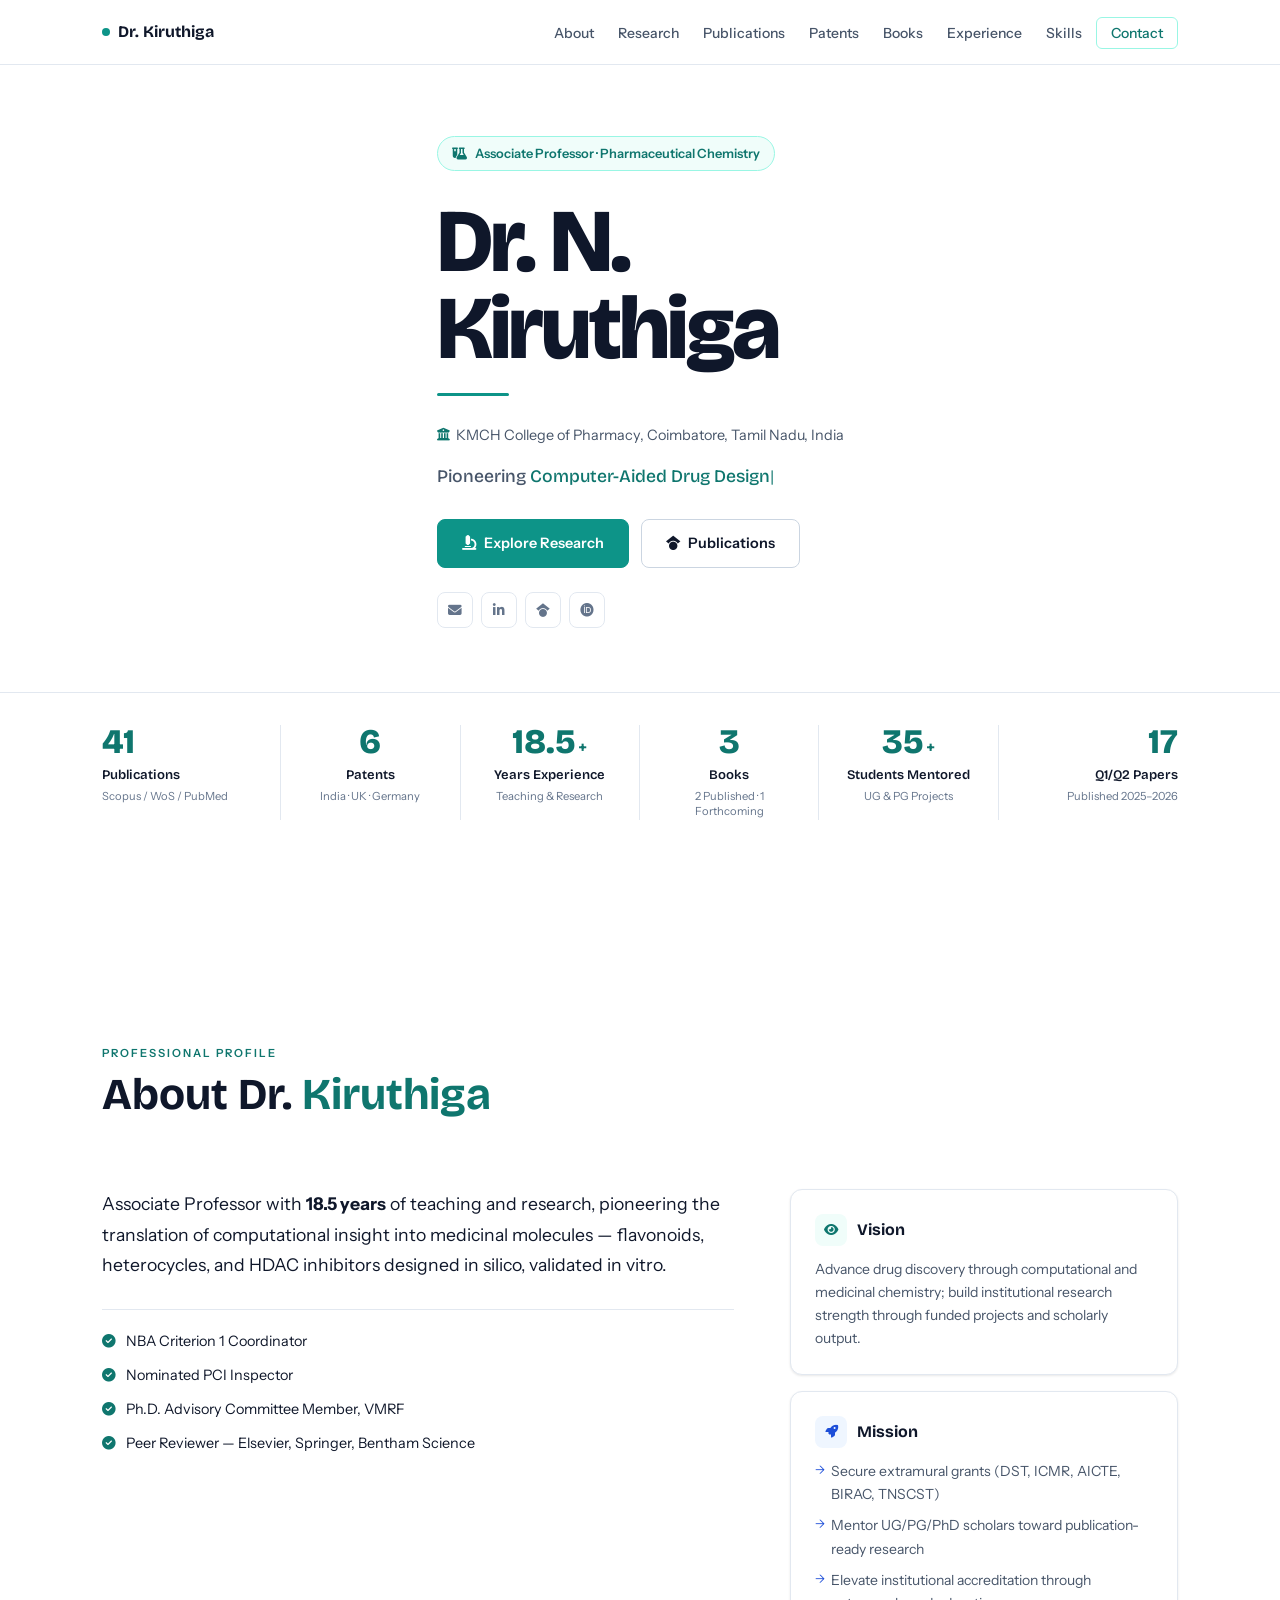
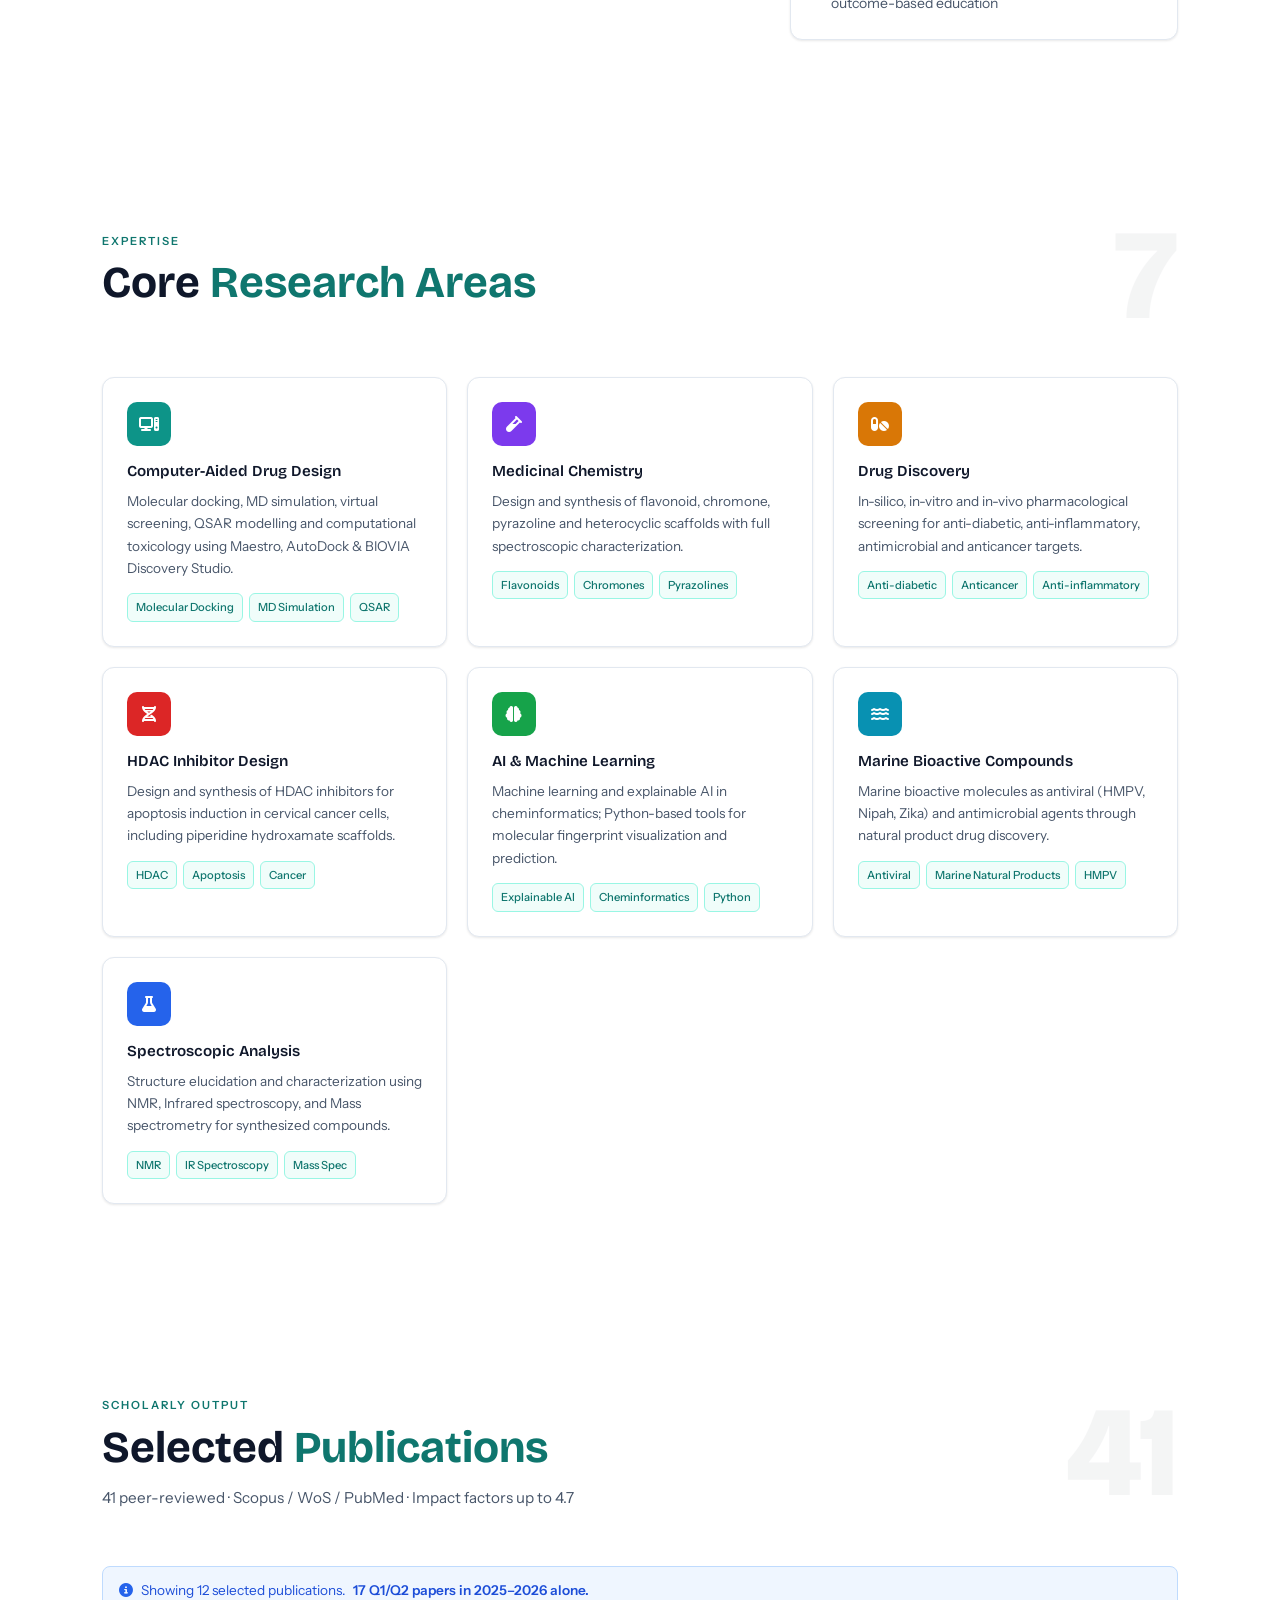
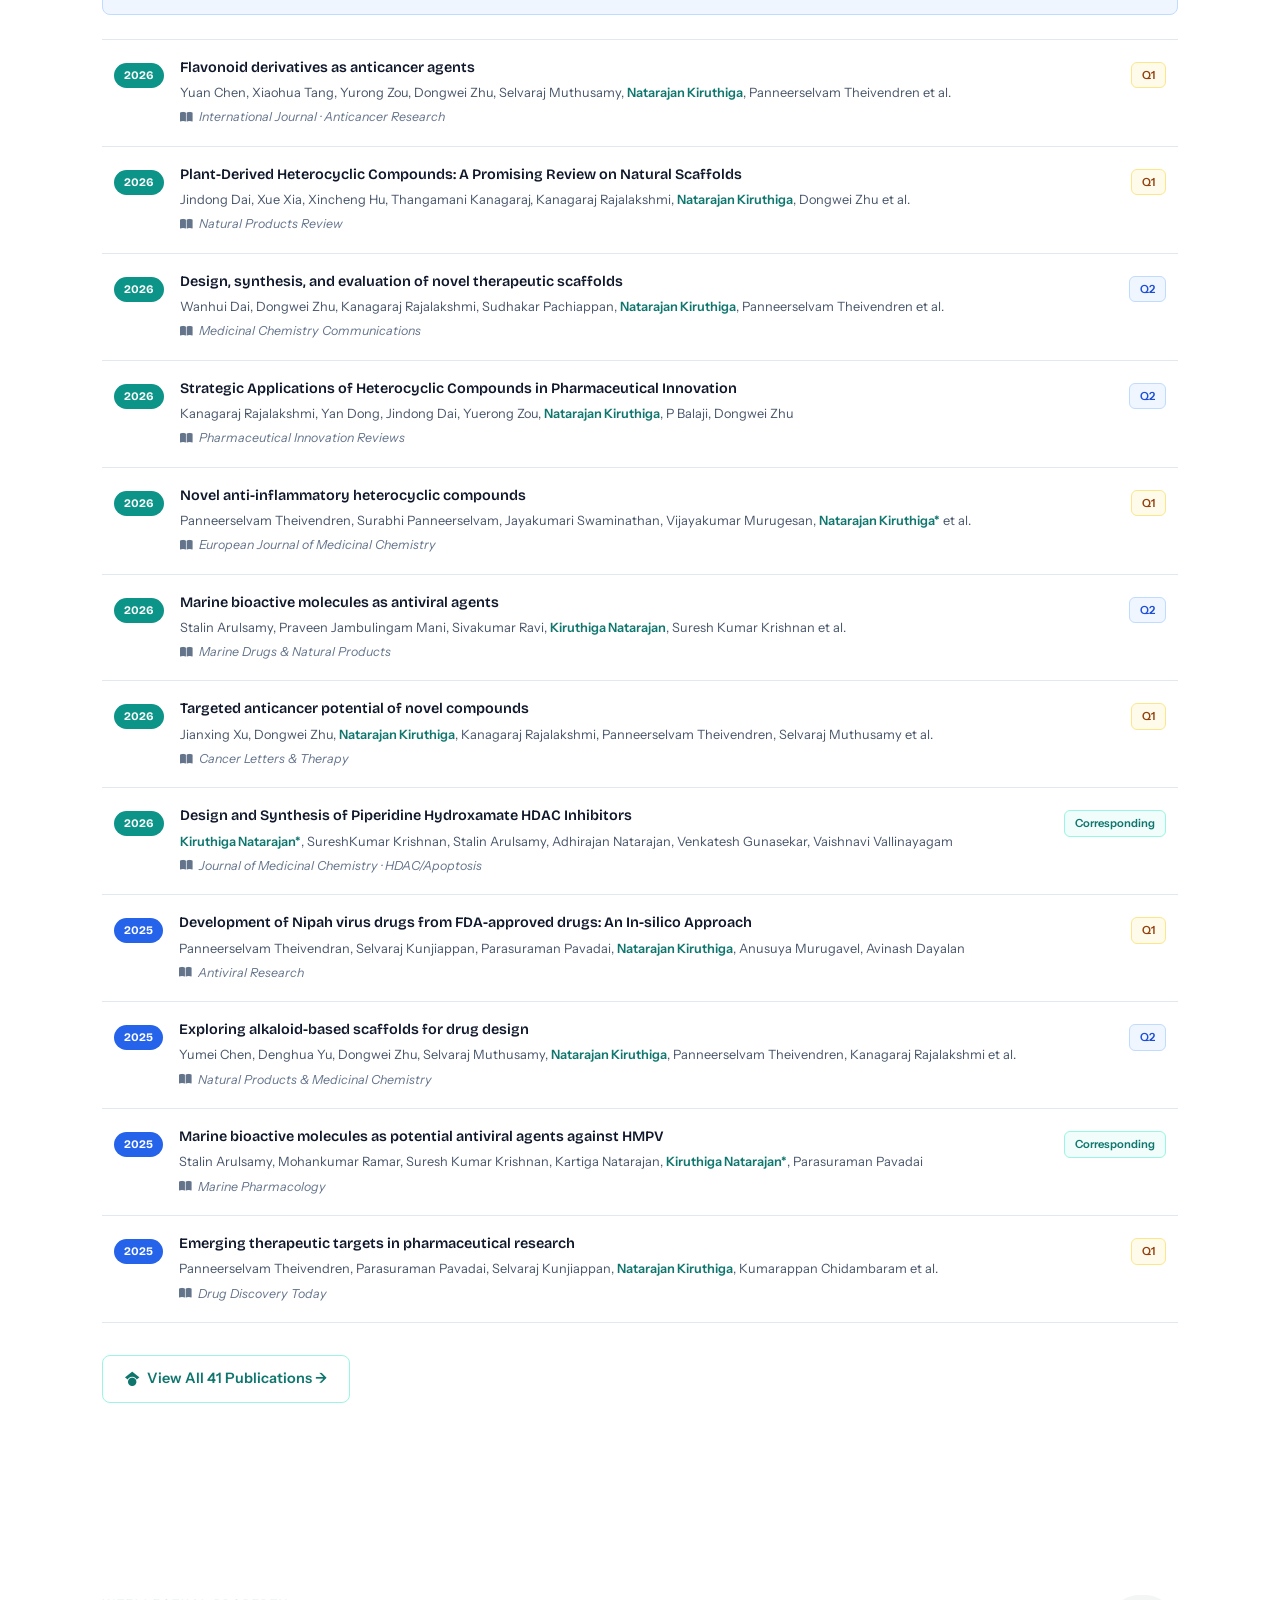
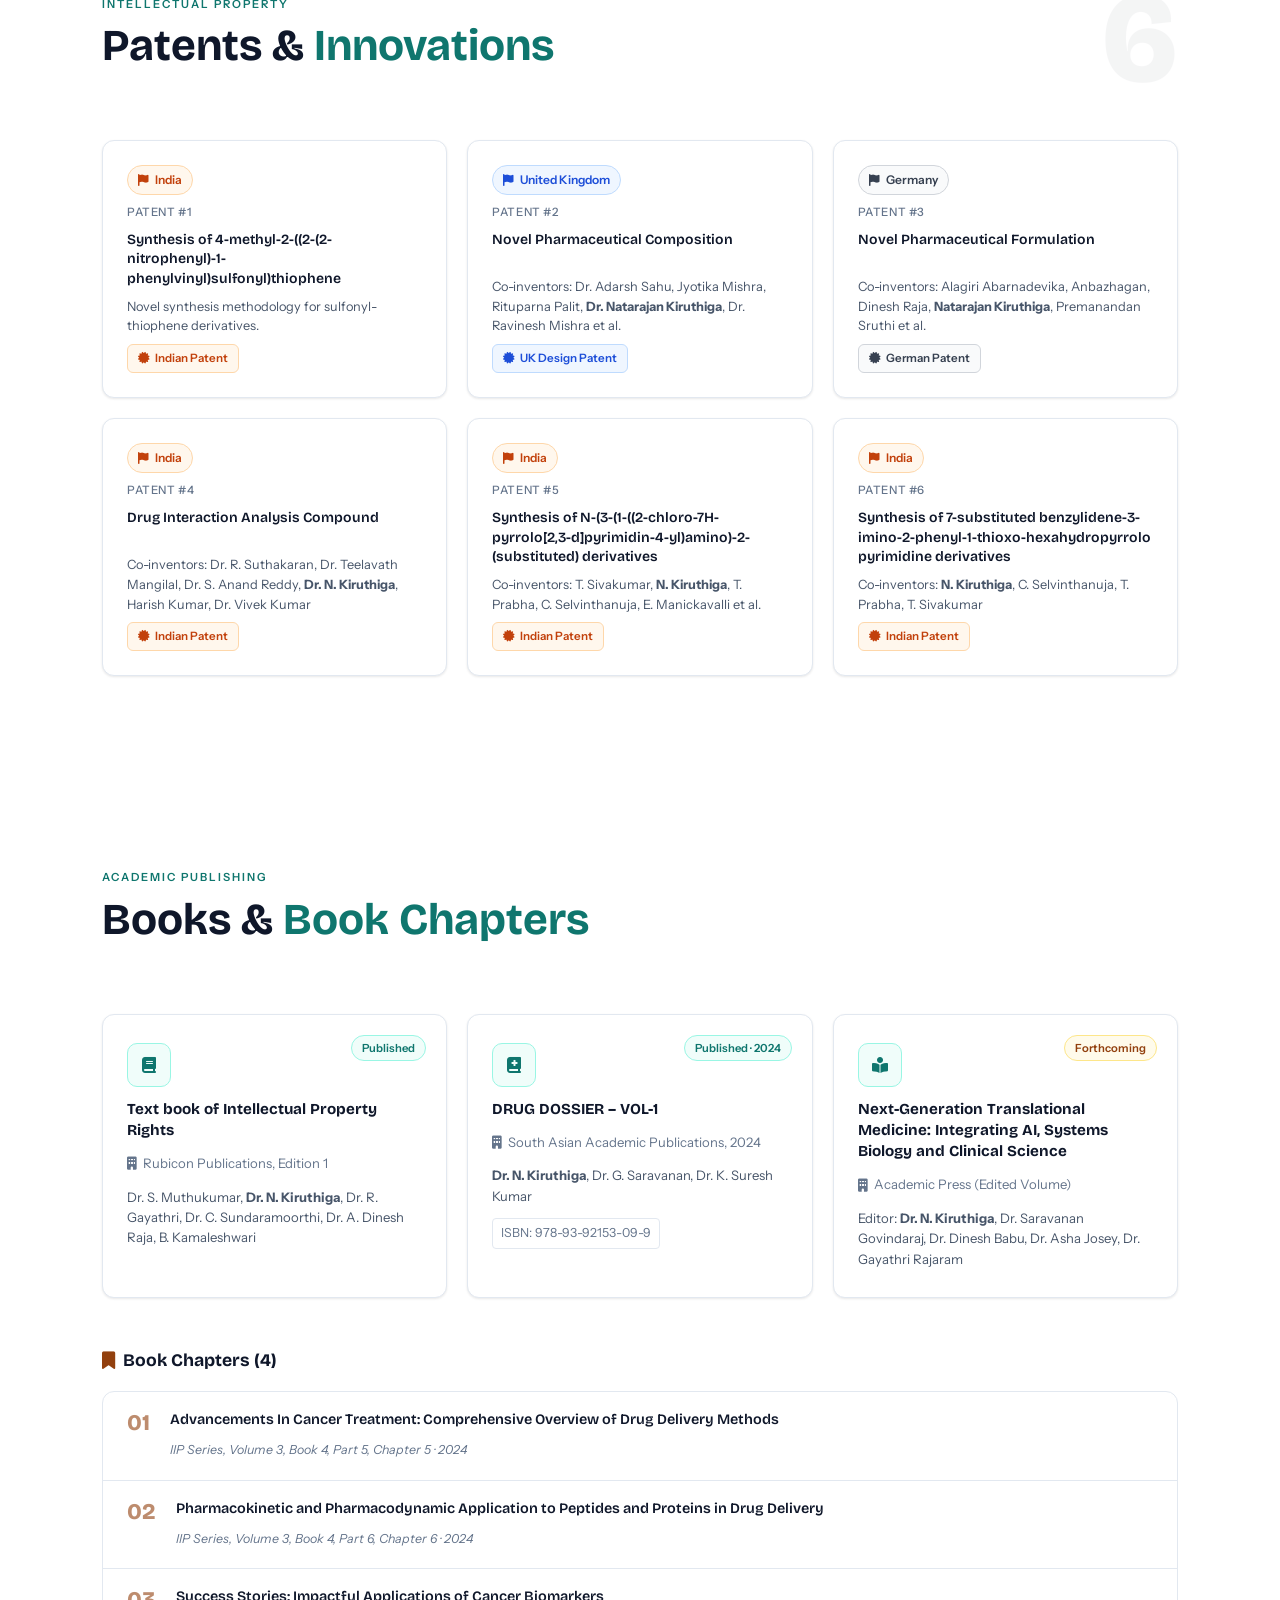
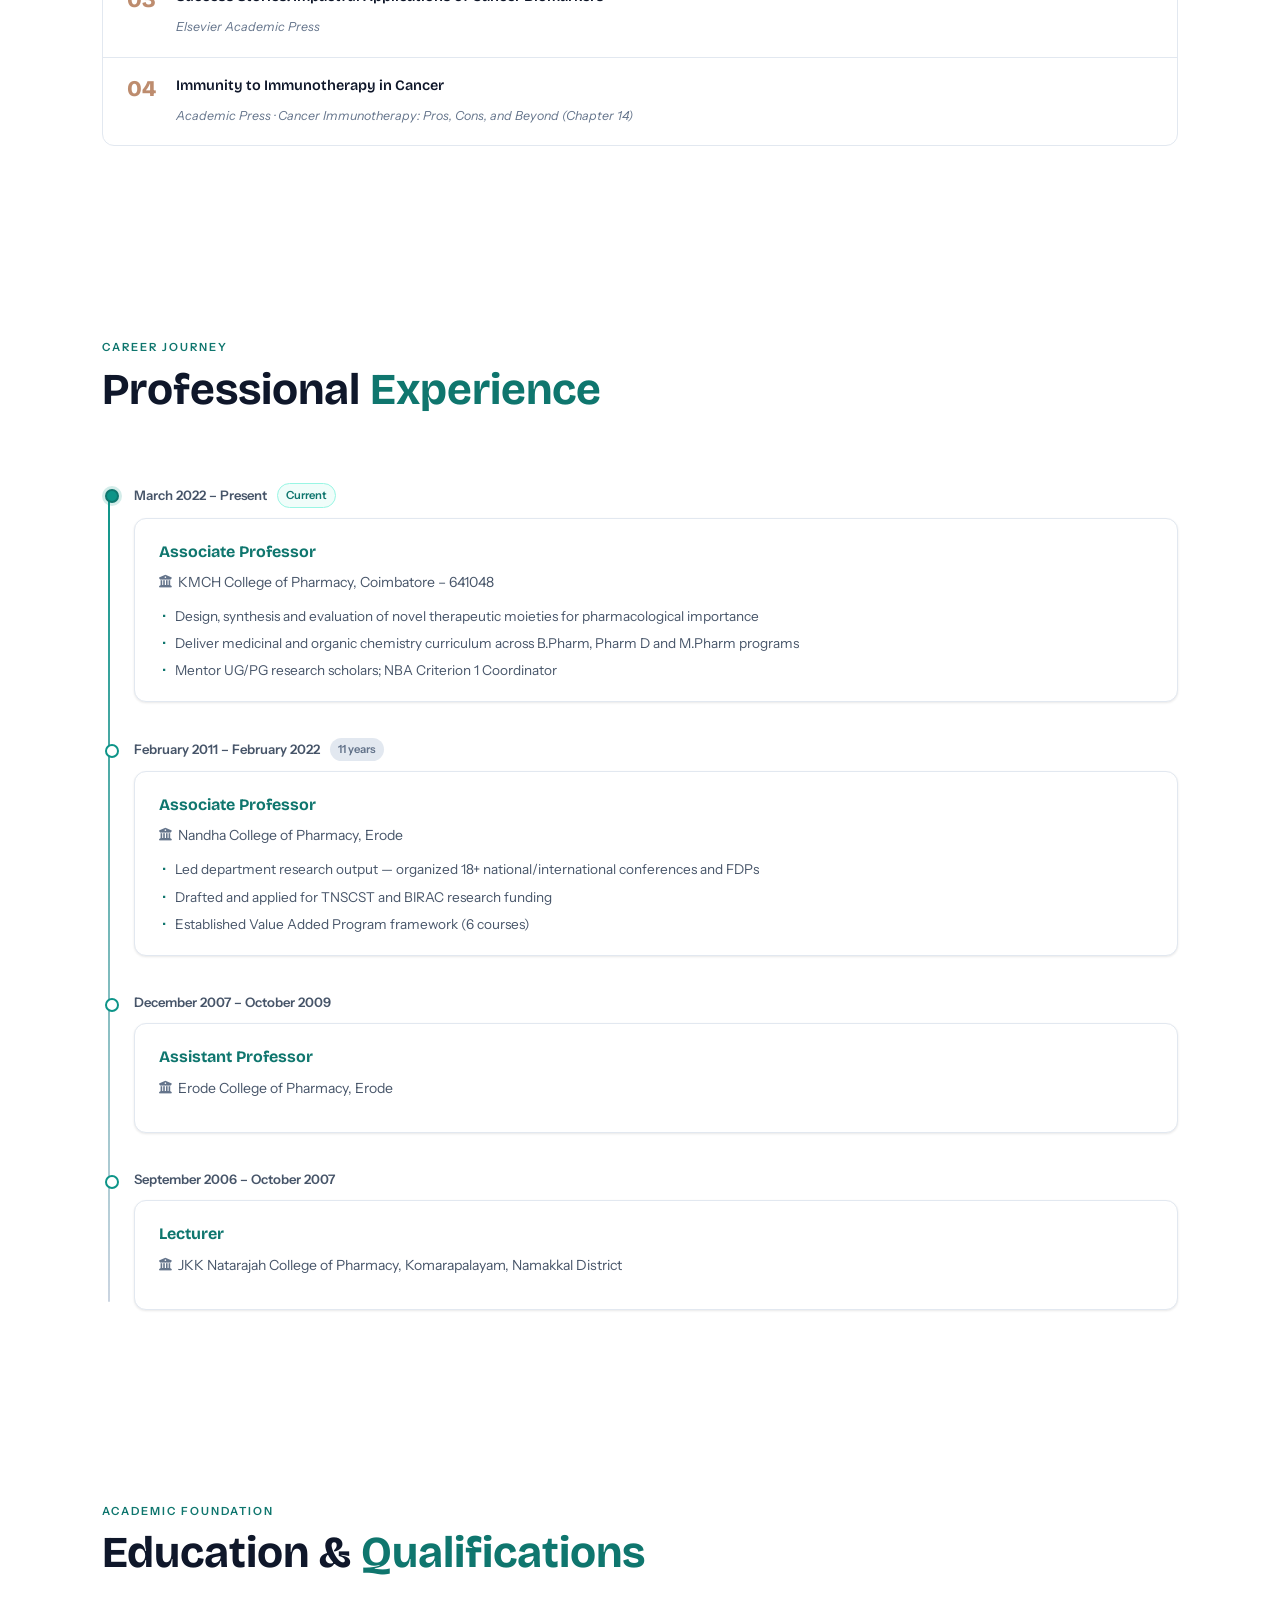
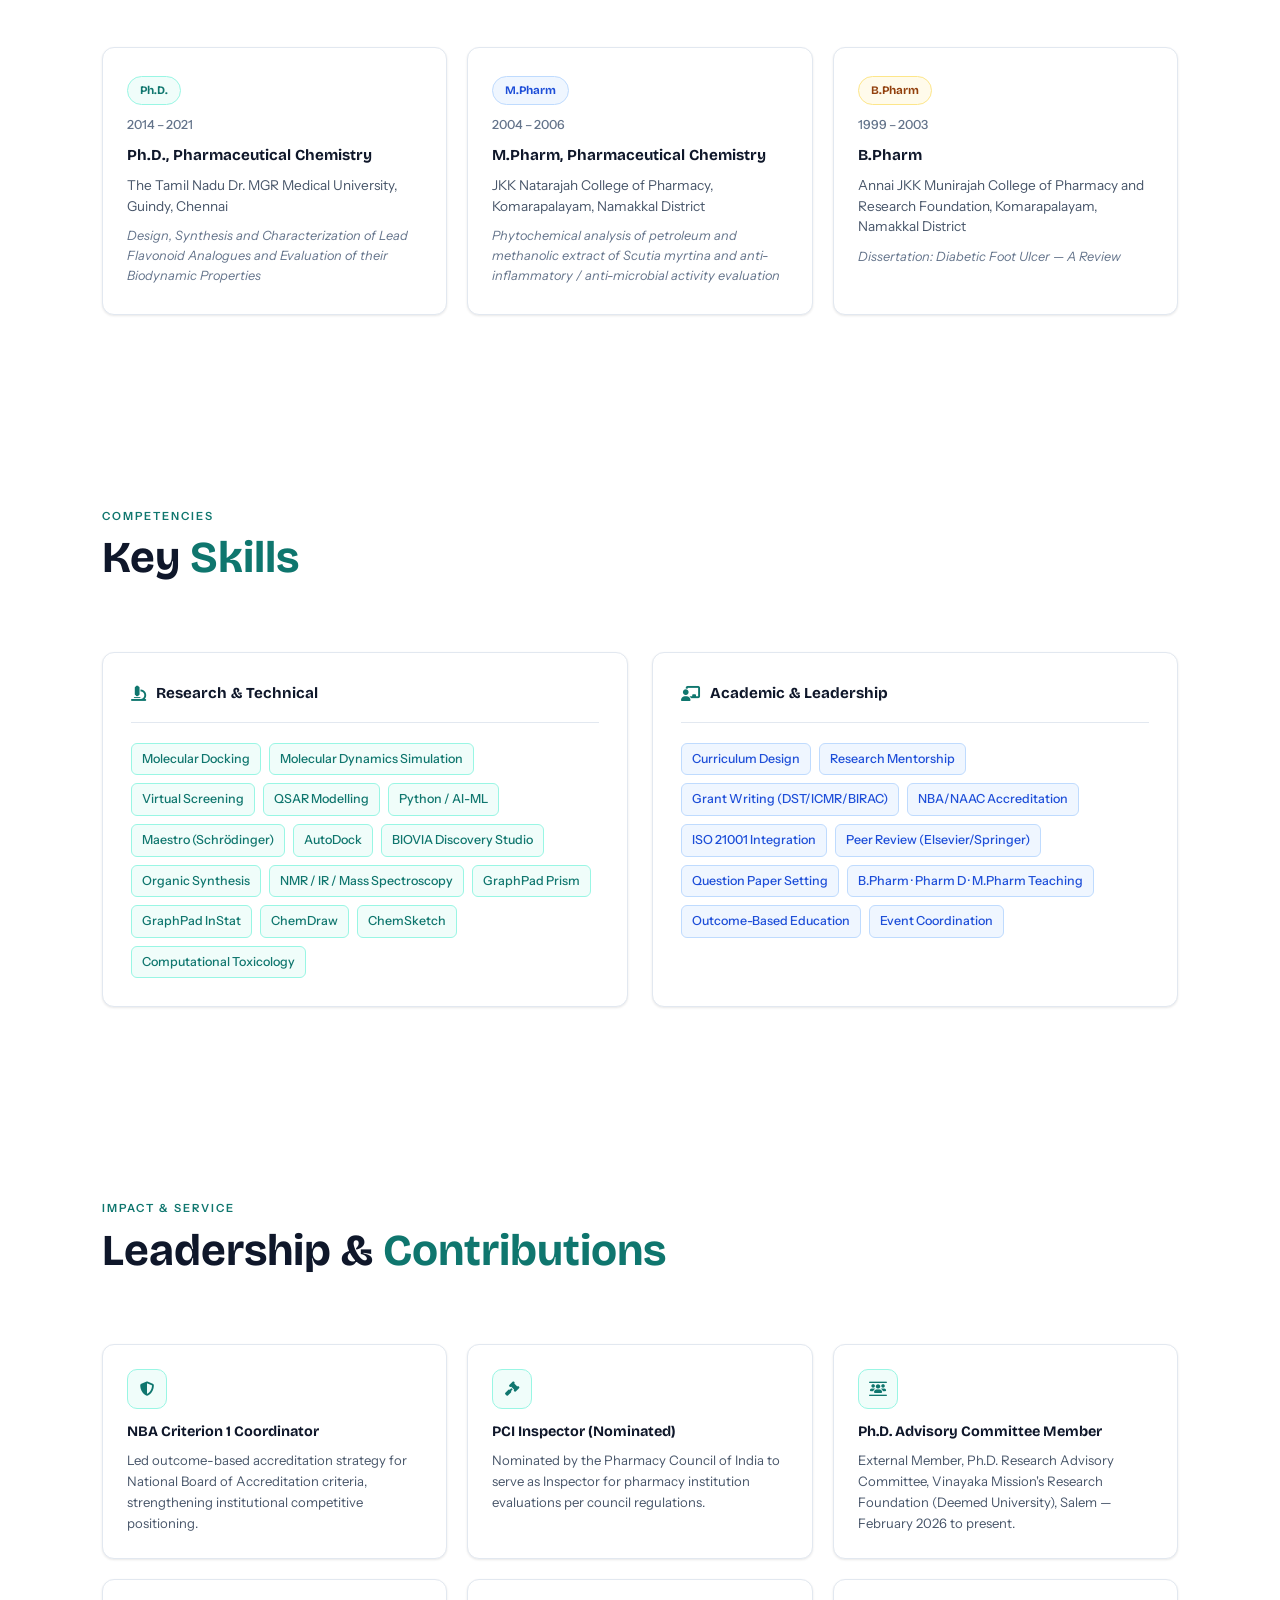
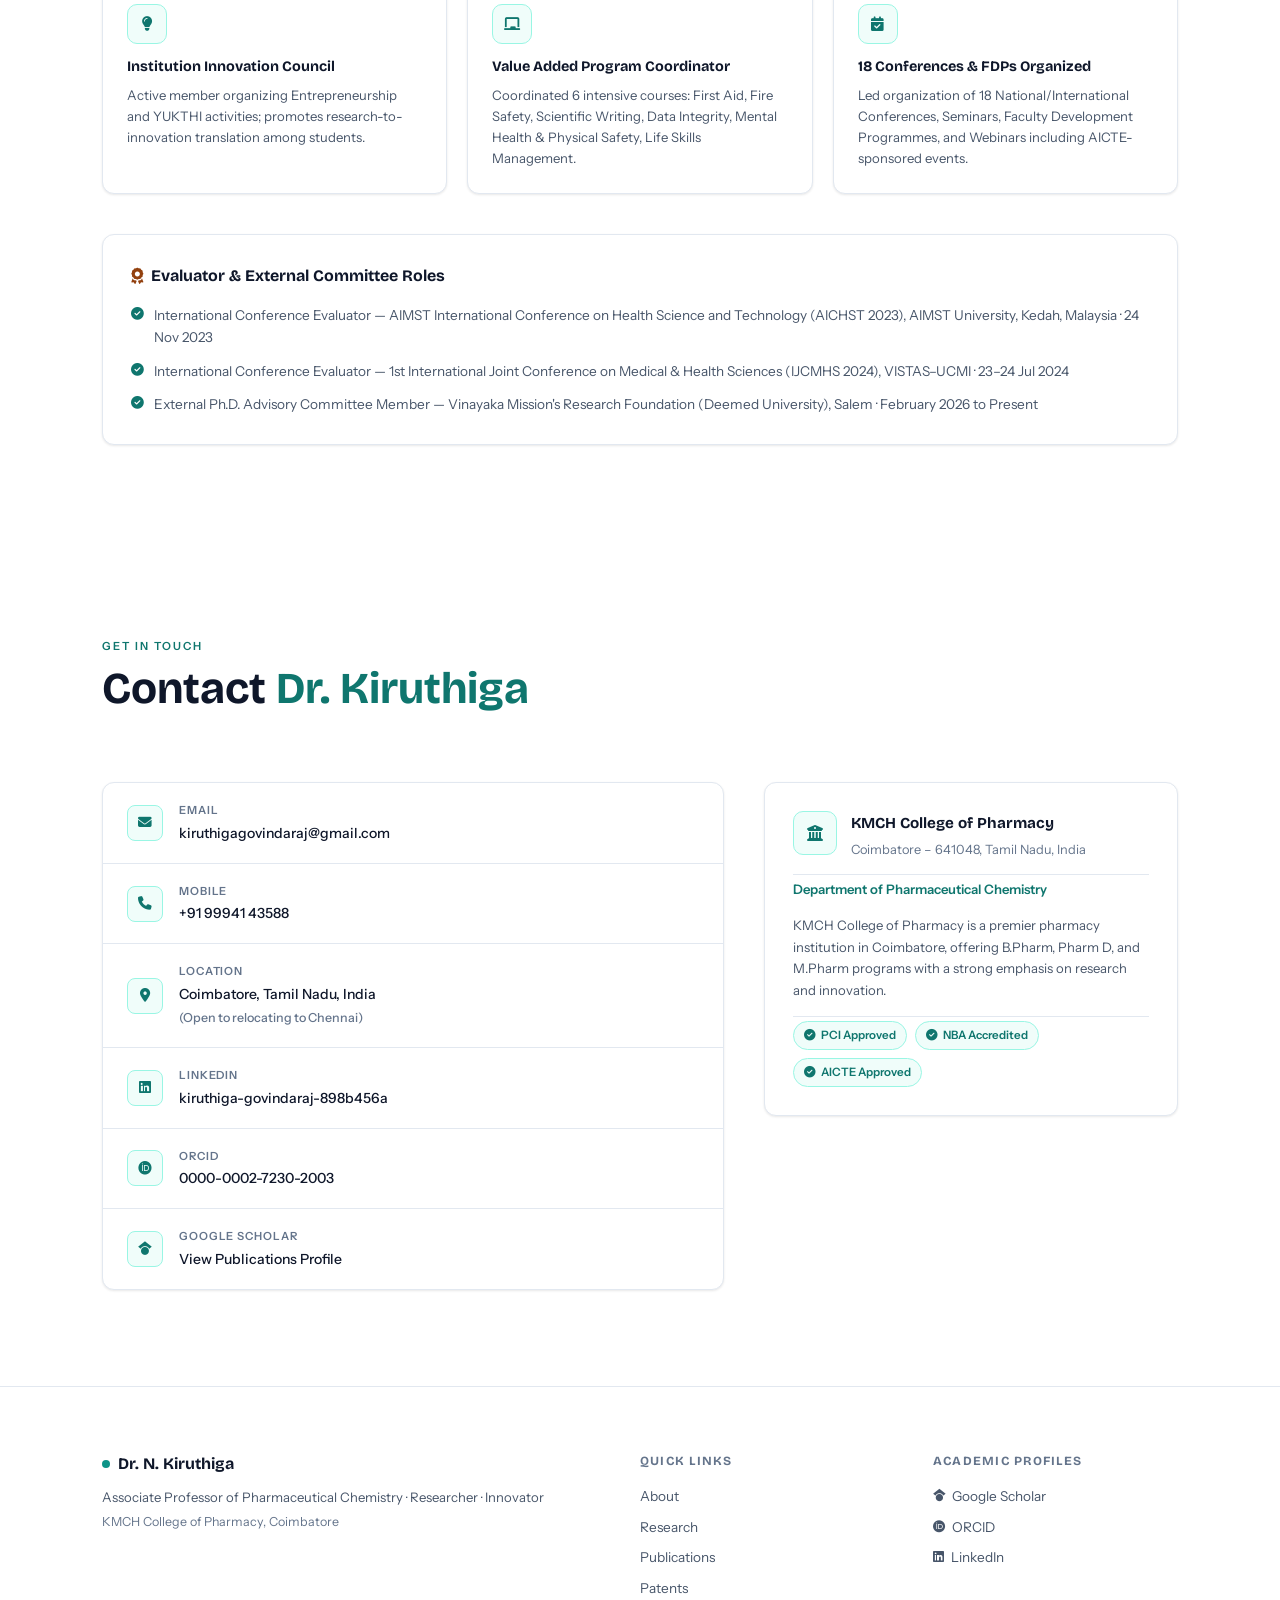
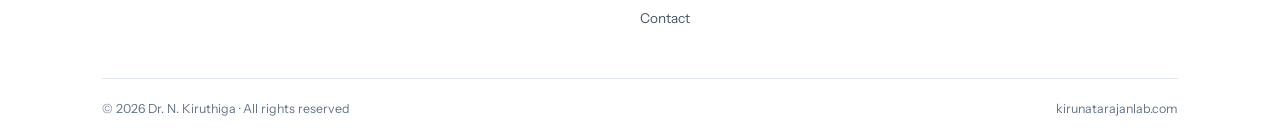
==== commit 14985d10: "Redesign: full-viewport hero, advanced animations, scroll progress, stagger reveals - Hero: full-vie" ====
--- a/index.html
+++ b/index.html
@@ -19,6 +19,9 @@
   <link rel="stylesheet" href="css/style.css" />
 </head>
 <body>
+
+  <div id="scroll-progress" role="progressbar" aria-label="Page scroll progress"></div>
+  <button id="back-to-top" aria-label="Back to top"><i class="fa-solid fa-arrow-up"></i></button>
 
   <!-- NAVBAR -->
   <nav id="navbar">
@@ -45,31 +48,33 @@
 
   <!-- HERO -->
   <section id="hero">
-    <div class="hero-glow hero-glow-1"></div>
-    <div class="hero-glow hero-glow-2"></div>
-    <div class="container hero-container">
-      <div class="hero-left">
-        <div class="hero-badge reveal">
+    <div class="hero-body container">
+      <div class="hero-content">
+        <div class="hero-badge">
           <i class="fa-solid fa-flask-vial"></i>
           Associate Professor &middot; Pharmaceutical Chemistry
         </div>
-        <h1 class="hero-name reveal">Dr. N. Kiruthiga</h1>
-        <p class="hero-institution reveal">
+        <h1 class="hero-name">
+          <span>Dr. N.</span>
+          <span>Kiruthiga</span>
+        </h1>
+        <div class="hero-rule" aria-hidden="true"></div>
+        <p class="hero-institution">
           <i class="fa-solid fa-building-columns"></i>
-          KMCH College of Pharmacy, Coimbatore &ndash; 641048, Tamil Nadu, India
+          KMCH College of Pharmacy, Coimbatore, Tamil Nadu, India
         </p>
-        <div class="hero-typewriter reveal">
-          <span class="typewriter-static">Pioneering </span><span id="typewriterText"></span><span class="typewriter-cursor">|</span>
-        </div>
-        <div class="hero-cta reveal">
+        <div class="hero-typewriter">
+          <span class="typewriter-static">Pioneering </span><span id="typewriterText"></span><span class="typewriter-cursor" aria-hidden="true">|</span>
+        </div>
+        <div class="hero-cta">
           <a href="#about" class="btn-primary">
             <i class="fa-solid fa-microscope"></i> Explore Research
           </a>
           <a href="https://scholar.google.com/citations?user=NSQRRvoAAAAJ&hl=en" target="_blank" rel="noopener" class="btn-secondary">
-            <i class="fa-brands fa-google-scholar"></i> View Publications
+            <i class="fa-brands fa-google-scholar"></i> Publications
           </a>
         </div>
-        <div class="hero-social reveal">
+        <div class="hero-social">
           <a href="mailto:kiruthigagovindaraj@gmail.com" class="hero-social-link" aria-label="Email">
             <i class="fa-solid fa-envelope"></i>
           </a>
@@ -84,37 +89,41 @@
           </a>
         </div>
       </div>
-      <div class="hero-right reveal">
-        <div class="stat-tiles">
-          <div class="stat-tile">
-            <div class="stat-tile-num"><span class="stat-number" data-target="41">0</span></div>
-            <div class="stat-tile-label">Publications</div>
-            <div class="stat-tile-sub">Scopus / WoS / PubMed</div>
-          </div>
-          <div class="stat-tile">
-            <div class="stat-tile-num"><span class="stat-number" data-target="6">0</span></div>
-            <div class="stat-tile-label">Patents</div>
-            <div class="stat-tile-sub">India &middot; UK &middot; Germany</div>
-          </div>
-          <div class="stat-tile">
-            <div class="stat-tile-num"><span class="stat-number stat-decimal" data-target="18.5">0</span><span class="stat-plus">+</span></div>
-            <div class="stat-tile-label">Years Experience</div>
-            <div class="stat-tile-sub">Teaching &amp; Research</div>
-          </div>
-          <div class="stat-tile">
-            <div class="stat-tile-num"><span class="stat-number" data-target="3">0</span></div>
-            <div class="stat-tile-label">Books</div>
-            <div class="stat-tile-sub">2 Published &middot; 1 Forthcoming</div>
-          </div>
-          <div class="stat-tile">
-            <div class="stat-tile-num"><span class="stat-number" data-target="35">0</span><span class="stat-plus">+</span></div>
-            <div class="stat-tile-label">Students Mentored</div>
-            <div class="stat-tile-sub">UG &amp; PG Projects</div>
-          </div>
-          <div class="stat-tile">
-            <div class="stat-tile-num"><span class="stat-number" data-target="17">0</span></div>
-            <div class="stat-tile-label">Q1/Q2 Papers</div>
-            <div class="stat-tile-sub">Published 2025&ndash;2026</div>
+    </div>
+
+    <!-- Stats strip — bottom of hero -->
+    <div class="hero-stats-strip">
+      <div class="container">
+        <div class="hero-stats-row">
+          <div class="hero-stat-item">
+            <div class="hero-stat-num"><span class="stat-number" data-target="41">0</span></div>
+            <div class="hero-stat-label">Publications</div>
+            <div class="hero-stat-sub">Scopus / WoS / PubMed</div>
+          </div>
+          <div class="hero-stat-item">
+            <div class="hero-stat-num"><span class="stat-number" data-target="6">0</span></div>
+            <div class="hero-stat-label">Patents</div>
+            <div class="hero-stat-sub">India &middot; UK &middot; Germany</div>
+          </div>
+          <div class="hero-stat-item">
+            <div class="hero-stat-num"><span class="stat-number stat-decimal" data-target="18.5">0</span><span class="stat-plus">+</span></div>
+            <div class="hero-stat-label">Years Experience</div>
+            <div class="hero-stat-sub">Teaching &amp; Research</div>
+          </div>
+          <div class="hero-stat-item">
+            <div class="hero-stat-num"><span class="stat-number" data-target="3">0</span></div>
+            <div class="hero-stat-label">Books</div>
+            <div class="hero-stat-sub">2 Published &middot; 1 Forthcoming</div>
+          </div>
+          <div class="hero-stat-item">
+            <div class="hero-stat-num"><span class="stat-number" data-target="35">0</span><span class="stat-plus">+</span></div>
+            <div class="hero-stat-label">Students Mentored</div>
+            <div class="hero-stat-sub">UG &amp; PG Projects</div>
+          </div>
+          <div class="hero-stat-item">
+            <div class="hero-stat-num"><span class="stat-number" data-target="17">0</span></div>
+            <div class="hero-stat-label">Q1/Q2 Papers</div>
+            <div class="hero-stat-sub">Published 2025&ndash;2026</div>
           </div>
         </div>
       </div>
@@ -130,14 +139,8 @@
       </div>
       <div class="about-grid">
         <div class="about-left reveal">
-          <p class="about-summary">
-            Associate Professor of Pharmaceutical Chemistry with over <strong>18.5 years of teaching experience</strong> and a sustained, fast-growing research record in computer-aided drug design and medicinal chemistry.
-          </p>
-          <p class="about-detail">
-            Research core centers on the design, synthesis and computational-to-experimental evaluation of flavonoid, chromone, pyrazoline and heterocyclic scaffolds against diabetes, inflammation, infection and cancer targets, with current work extending into HDAC-inhibitor design, machine-learning-assisted drug discovery, and marine bioactive compounds.
-          </p>
-          <p class="about-detail">
-            Author of <strong>41 peer-reviewed publications</strong> (predominantly Scopus/Web of Science/PubMed-indexed, including 18 in Q1/Q2 journals since 2025), <strong>6 patents</strong>, 3 authored/edited books and 4 book chapters, alongside a strong record of UG/PG mentorship, NBA/NAAC accreditation leadership, and peer review for Elsevier, Springer and Bentham Science journals.
+          <p class="about-lead">
+            Associate Professor with <strong>18.5 years</strong> of teaching and research, pioneering the translation of computational insight into medicinal molecules — flavonoids, heterocycles, and HDAC inhibitors designed in silico, validated in vitro.
           </p>
           <div class="about-highlights">
             <div class="highlight-item">
@@ -154,7 +157,7 @@
             </div>
             <div class="highlight-item">
               <i class="fa-solid fa-circle-check"></i>
-              <span>Reviewer: Elsevier, Springer, Bentham Science</span>
+              <span>Peer Reviewer — Elsevier, Springer, Bentham Science</span>
             </div>
           </div>
         </div>
@@ -165,7 +168,7 @@
                 <div class="vm-icon"><i class="fa-solid fa-eye"></i></div>
                 <h3>Vision</h3>
               </div>
-              <p>To advance drug discovery through computational and medicinal chemistry, and to build institutional research strength through funded research, scholarly output, and academic excellence.</p>
+              <p>Advance drug discovery through computational and medicinal chemistry; build institutional research strength through funded projects and scholarly output.</p>
             </div>
             <div class="vm-card mission">
               <div class="vm-header">
@@ -174,8 +177,8 @@
               </div>
               <ul>
                 <li>Secure extramural grants (DST, ICMR, AICTE, BIRAC, TNSCST)</li>
-                <li>Mentor UG/PG/PhD scholars toward publication-ready, patentable research</li>
-                <li>Elevate institutional accreditation standing through outcome-based education</li>
+                <li>Mentor UG/PG/PhD scholars toward publication-ready research</li>
+                <li>Elevate institutional accreditation through outcome-based education</li>
               </ul>
             </div>
           </div>
@@ -185,13 +188,13 @@
   </section>
 
   <!-- RESEARCH AREAS -->
-  <section id="research" class="bg-subtle">
-    <div class="container">
-      <div class="section-header reveal">
+  <section id="research">
+    <div class="container">
+      <div class="section-header reveal with-deco" data-deco="7">
         <span class="section-label">Expertise</span>
         <h2 class="section-title">Core <span class="accent">Research Areas</span></h2>
       </div>
-      <div class="research-grid">
+      <div class="research-grid stagger">
         <div class="research-card reveal">
           <div class="research-icon-wrap teal"><i class="fa-solid fa-computer"></i></div>
           <h3>Computer-Aided Drug Design</h3>
@@ -203,7 +206,7 @@
         <div class="research-card reveal">
           <div class="research-icon-wrap purple"><i class="fa-solid fa-vial"></i></div>
           <h3>Medicinal Chemistry</h3>
-          <p>Design and synthesis of flavonoid, chromone, pyrazoline and heterocyclic scaffolds with spectroscopic characterization (NMR, IR, Mass).</p>
+          <p>Design and synthesis of flavonoid, chromone, pyrazoline and heterocyclic scaffolds with full spectroscopic characterization.</p>
           <div class="research-tags">
             <span>Flavonoids</span><span>Chromones</span><span>Pyrazolines</span>
           </div>
@@ -219,7 +222,7 @@
         <div class="research-card reveal">
           <div class="research-icon-wrap red"><i class="fa-solid fa-dna"></i></div>
           <h3>HDAC Inhibitor Design</h3>
-          <p>Design and synthesis of HDAC inhibitors for apoptosis induction in human cervical cancer cells, including piperidine hydroxamate scaffolds.</p>
+          <p>Design and synthesis of HDAC inhibitors for apoptosis induction in cervical cancer cells, including piperidine hydroxamate scaffolds.</p>
           <div class="research-tags">
             <span>HDAC</span><span>Apoptosis</span><span>Cancer</span>
           </div>
@@ -227,7 +230,7 @@
         <div class="research-card reveal">
           <div class="research-icon-wrap green"><i class="fa-solid fa-brain"></i></div>
           <h3>AI &amp; Machine Learning</h3>
-          <p>Machine learning and explainable AI applications in cheminformatics and drug discovery; Python-based tools for molecular fingerprint visualization.</p>
+          <p>Machine learning and explainable AI in cheminformatics; Python-based tools for molecular fingerprint visualization and prediction.</p>
           <div class="research-tags">
             <span>Explainable AI</span><span>Cheminformatics</span><span>Python</span>
           </div>
@@ -235,7 +238,7 @@
         <div class="research-card reveal">
           <div class="research-icon-wrap cyan"><i class="fa-solid fa-water"></i></div>
           <h3>Marine Bioactive Compounds</h3>
-          <p>Marine bioactive molecules as antiviral (HMPV, Nipah, Zika) and antimicrobial agents with focus on natural product drug discovery.</p>
+          <p>Marine bioactive molecules as antiviral (HMPV, Nipah, Zika) and antimicrobial agents through natural product drug discovery.</p>
           <div class="research-tags">
             <span>Antiviral</span><span>Marine Natural Products</span><span>HMPV</span>
           </div>
@@ -243,7 +246,7 @@
         <div class="research-card reveal">
           <div class="research-icon-wrap blue"><i class="fa-solid fa-flask"></i></div>
           <h3>Spectroscopic Analysis</h3>
-          <p>Structure elucidation and characterization using Nuclear Magnetic Resonance (NMR), Infrared (IR) spectroscopy, and Mass spectrometry.</p>
+          <p>Structure elucidation and characterization using NMR, Infrared spectroscopy, and Mass spectrometry for synthesized compounds.</p>
           <div class="research-tags">
             <span>NMR</span><span>IR Spectroscopy</span><span>Mass Spec</span>
           </div>
@@ -255,14 +258,14 @@
   <!-- PUBLICATIONS -->
   <section id="publications">
     <div class="container">
-      <div class="section-header reveal">
+      <div class="section-header reveal with-deco" data-deco="41">
         <span class="section-label">Scholarly Output</span>
         <h2 class="section-title">Selected <span class="accent">Publications</span></h2>
-        <p class="section-subtitle">41 peer-reviewed publications (2007&ndash;2026) &middot; Scopus / WoS / PubMed indexed &middot; Impact factors up to 4.7</p>
+        <p class="section-subtitle">41 peer-reviewed &middot; Scopus / WoS / PubMed &middot; Impact factors up to 4.7</p>
       </div>
       <div class="pubs-meta reveal">
         <i class="fa-solid fa-circle-info"></i>
-        Showing 12 selected high-impact publications. <strong>17 Q1/Q2 papers published in 2025&ndash;2026 alone.</strong>
+        Showing 12 selected publications. <strong>17 Q1/Q2 papers in 2025&ndash;2026 alone.</strong>
       </div>
       <div class="publications-list">
 
@@ -396,19 +399,19 @@
   </section>
 
   <!-- PATENTS -->
-  <section id="patents" class="bg-subtle">
-    <div class="container">
-      <div class="section-header reveal">
+  <section id="patents">
+    <div class="container">
+      <div class="section-header reveal with-deco" data-deco="6">
         <span class="section-label">Intellectual Property</span>
         <h2 class="section-title">Patents &amp; <span class="accent">Innovations</span></h2>
       </div>
-      <div class="patents-grid">
+      <div class="patents-grid stagger">
 
         <div class="patent-card reveal">
           <div class="patent-country india"><i class="fa-solid fa-flag"></i> India</div>
           <div class="patent-num">Patent #1</div>
           <h4>Synthesis of 4-methyl-2-((2-(2-nitrophenyl)-1-phenylvinyl)sulfonyl)thiophene</h4>
-          <p>Novel synthesis methodology for sulfonyl-thiophene derivatives. Co-inventors: Dr. Panneerselvam Theivendren, Dr. T.R. Yoithapprabhunath, Dr. N. Kiruthiga et al.</p>
+          <p>Novel synthesis methodology for sulfonyl-thiophene derivatives.</p>
           <span class="patent-type-badge india-badge"><i class="fa-solid fa-certificate"></i> Indian Patent</span>
         </div>
 
@@ -423,7 +426,7 @@
         <div class="patent-card reveal">
           <div class="patent-country de"><i class="fa-solid fa-flag"></i> Germany</div>
           <div class="patent-num">Patent #3</div>
-          <h4>Novel Pharmaceutical Formulation &mdash; German Design Patent</h4>
+          <h4>Novel Pharmaceutical Formulation</h4>
           <p>Co-inventors: Alagiri Abarnadevika, Anbazhagan, Dinesh Raja, <strong>Natarajan Kiruthiga</strong>, Premanandan Sruthi et al.</p>
           <span class="patent-type-badge de-badge"><i class="fa-solid fa-certificate"></i> German Patent</span>
         </div>
@@ -463,7 +466,7 @@
         <span class="section-label">Academic Publishing</span>
         <h2 class="section-title">Books &amp; <span class="accent">Book Chapters</span></h2>
       </div>
-      <div class="books-grid">
+      <div class="books-grid stagger">
 
         <div class="book-card reveal">
           <div class="book-icon-wrap"><i class="fa-solid fa-book"></i></div>
@@ -529,7 +532,7 @@
   </section>
 
   <!-- EXPERIENCE -->
-  <section id="experience" class="bg-subtle">
+  <section id="experience">
     <div class="container">
       <div class="section-header reveal">
         <span class="section-label">Career Journey</span>
@@ -604,14 +607,14 @@
         <span class="section-label">Academic Foundation</span>
         <h2 class="section-title">Education &amp; <span class="accent">Qualifications</span></h2>
       </div>
-      <div class="edu-grid">
+      <div class="edu-grid stagger">
 
         <div class="edu-card reveal">
           <span class="edu-degree-badge phd">Ph.D.</span>
           <div class="edu-years">2014 &ndash; 2021</div>
           <h4>Ph.D., Pharmaceutical Chemistry</h4>
           <p class="edu-institution">The Tamil Nadu Dr. MGR Medical University, Guindy, Chennai</p>
-          <p class="edu-thesis"><em>Thesis: Design, Synthesis and Characterization of Lead Flavonoid Analogues and Evaluation of their Biodynamic Properties</em></p>
+          <p class="edu-thesis"><em>Design, Synthesis and Characterization of Lead Flavonoid Analogues and Evaluation of their Biodynamic Properties</em></p>
         </div>
 
         <div class="edu-card reveal">
@@ -619,7 +622,7 @@
           <div class="edu-years">2004 &ndash; 2006</div>
           <h4>M.Pharm, Pharmaceutical Chemistry</h4>
           <p class="edu-institution">JKK Natarajah College of Pharmacy, Komarapalayam, Namakkal District</p>
-          <p class="edu-thesis"><em>Thesis: Phytochemical analysis of petroleum and methanolic extract of Scutia myrtina and anti-inflammatory / anti-microbial activity evaluation</em></p>
+          <p class="edu-thesis"><em>Phytochemical analysis of petroleum and methanolic extract of Scutia myrtina and anti-inflammatory / anti-microbial activity evaluation</em></p>
         </div>
 
         <div class="edu-card reveal">
@@ -635,7 +638,7 @@
   </section>
 
   <!-- SKILLS -->
-  <section id="skills" class="bg-subtle">
+  <section id="skills">
     <div class="container">
       <div class="section-header reveal">
         <span class="section-label">Competencies</span>
@@ -694,7 +697,7 @@
         <span class="section-label">Impact &amp; Service</span>
         <h2 class="section-title">Leadership &amp; <span class="accent">Contributions</span></h2>
       </div>
-      <div class="leadership-grid">
+      <div class="leadership-grid stagger">
         <div class="leader-card reveal">
           <div class="leader-icon-wrap"><i class="fa-solid fa-shield-halved"></i></div>
           <h4>NBA Criterion 1 Coordinator</h4>
@@ -748,7 +751,7 @@
   </section>
 
   <!-- CONTACT -->
-  <section id="contact" class="bg-subtle">
+  <section id="contact">
     <div class="container">
       <div class="section-header reveal">
         <span class="section-label">Get in Touch</span>
--- a/css/style.css
+++ b/css/style.css
@@ -12,18 +12,18 @@
   --border-strong: #cbd5e1;
   --text: #0f172a;
   --text-muted: #475569;
-  --text-subtle: #94a3b8;
+  --text-subtle: #64748b;    /* 4.6:1 on white — WCAG AA */
   --teal: #0d9488;
-  --teal-dark: #0f766e;
+  --teal-dark: #0f766e;      /* 5.47:1 on white — WCAG AA */
   --teal-light: #f0fdfa;
   --teal-border: #99f6e4;
   --blue: #2563eb;
   --blue-dark: #1d4ed8;
   --blue-light: #eff6ff;
   --blue-border: #bfdbfe;
-  --amber: #d97706;
   --amber-light: #fffbeb;
   --amber-border: #fde68a;
+  --amber-text: #92400e;     /* 7.0:1 on white — WCAG AA */
   --red: #dc2626;
   --red-light: #fef2f2;
   --purple: #7c3aed;
@@ -41,11 +41,12 @@
   --shadow-sm: 0 1px 3px rgba(0,0,0,0.06), 0 1px 2px rgba(0,0,0,0.04);
   --shadow: 0 2px 8px rgba(0,0,0,0.06), 0 1px 3px rgba(0,0,0,0.04);
   --shadow-md: 0 4px 16px rgba(0,0,0,0.08);
-  --shadow-teal: 0 4px 16px rgba(13,148,136,0.12);
-  --transition: 0.2s ease;
-}
-
-/* Reset */
+  --shadow-teal: 0 4px 20px rgba(13,148,136,0.14);
+  --ease-spring: cubic-bezier(0.16, 1, 0.3, 1);
+  --ease-out: cubic-bezier(0.4, 0, 0.2, 1);
+}
+
+/* ── Reset ───────────────────────────────────────── */
 *, *::before, *::after { box-sizing: border-box; margin: 0; padding: 0; }
 html { scroll-behavior: smooth; font-size: 16px; }
 body {
@@ -56,56 +57,132 @@
   overflow-x: hidden;
   -webkit-font-smoothing: antialiased;
 }
-a { color: var(--teal); text-decoration: none; transition: color var(--transition); }
+a { color: var(--teal-dark); text-decoration: none; transition: color 0.2s ease; }
 a:hover { color: var(--teal-dark); }
 ul { list-style: none; }
 img { max-width: 100%; display: block; }
 ::selection { background: rgba(13,148,136,0.15); }
 
-/* Container */
+/* ── Layout ──────────────────────────────────────── */
 .container { max-width: 1140px; margin: 0 auto; padding: 0 32px; }
-
-/* Section base */
 section { padding: 96px 0; }
-section.bg-subtle { background: var(--bg-subtle); }
-
-.section-header { margin-bottom: 56px; }
-.section-label {
-  font-family: var(--font-body);
-  font-size: 0.7rem;
-  font-weight: 600;
-  letter-spacing: 0.18em;
-  text-transform: uppercase;
-  color: var(--teal);
-  display: block;
-  margin-bottom: 8px;
-}
-.section-title {
-  font-family: var(--font-display);
-  font-size: clamp(1.75rem, 3vw, 2.5rem);
-  font-weight: 700;
-  color: var(--navy);
-  line-height: 1.2;
-  margin-bottom: 12px;
-}
-.section-title .accent { color: var(--teal); }
-.section-subtitle {
-  font-family: var(--font-body);
-  font-size: 0.95rem;
-  color: var(--text-muted);
-  margin-top: 8px;
-  max-width: 640px;
-}
-
-/* Reveal animation */
+
+/* ── Keyframes ───────────────────────────────────── */
+@keyframes fadeUp {
+  from { opacity: 0; transform: translateY(18px); }
+  to   { opacity: 1; transform: none; }
+}
+@keyframes lineGrow {
+  from { transform: scaleX(0); }
+  to   { transform: scaleX(1); }
+}
+@keyframes labelReveal {
+  from { clip-path: inset(0 100% 0 0); }
+  to   { clip-path: inset(0 0% 0 0); }
+}
+@keyframes scaleProgress {
+  from { transform: scaleX(0); }
+  to   { transform: scaleX(1); }
+}
+
+/* ── Scroll progress bar ─────────────────────────── */
+#scroll-progress {
+  position: fixed;
+  top: 64px;
+  left: 0;
+  right: 0;
+  height: 2px;
+  background: var(--teal);
+  transform: scaleX(0);
+  transform-origin: left;
+  z-index: 1001;
+  pointer-events: none;
+
+  @supports (animation-timeline: scroll()) {
+    animation: scaleProgress linear both;
+    animation-timeline: scroll(root);
+  }
+
+  @media (prefers-reduced-motion: reduce) { display: none; }
+}
+
+/* ── Reveal animations ───────────────────────────── */
 .reveal {
   opacity: 0;
   transform: translateY(24px);
-  transition: opacity 0.6s ease, transform 0.6s ease;
-}
-.reveal.visible { opacity: 1; transform: translateY(0); }
-
-/* Buttons */
+  transition:
+    opacity 0.75s var(--ease-spring) var(--reveal-delay, 0ms),
+    transform 0.75s var(--ease-spring) var(--reveal-delay, 0ms);
+
+  @media (prefers-reduced-motion: reduce) {
+    opacity: 1;
+    transform: none;
+    transition: none;
+  }
+}
+.reveal.visible { opacity: 1; transform: none; }
+
+/* Section header: animate label with clip-path reveal */
+.section-header .section-label {
+  clip-path: inset(0 100% 0 0);
+  transition: clip-path 0.65s var(--ease-spring) 0.05s;
+
+  @media (prefers-reduced-motion: reduce) { clip-path: none; transition: none; }
+}
+.section-header.visible .section-label { clip-path: inset(0 0% 0 0); }
+
+/* ── Section headers ─────────────────────────────── */
+.section-header { margin-bottom: 56px; position: relative; overflow: hidden; }
+.section-label {
+  font-family: var(--font-body);
+  font-size: 0.7rem;
+  font-weight: 600;
+  letter-spacing: 0.18em;
+  text-transform: uppercase;
+  color: var(--teal-dark);
+  display: block;
+  margin-bottom: 8px;
+}
+.section-title {
+  font-family: var(--font-display);
+  font-size: clamp(1.85rem, 3.5vw, 2.75rem);
+  font-weight: 700;
+  color: var(--navy);
+  line-height: 1.15;
+  margin-bottom: 12px;
+}
+.section-title .accent { color: var(--teal-dark); }
+.section-subtitle {
+  font-family: var(--font-body);
+  font-size: 0.95rem;
+  color: var(--text-muted);
+  margin-top: 8px;
+  max-width: 640px;
+}
+
+/* Decorative large number background */
+.with-deco {
+  padding-right: 160px;
+
+  &::after {
+    content: attr(data-deco);
+    position: absolute;
+    right: 0;
+    top: 50%;
+    transform: translateY(-50%);
+    font-family: var(--font-display);
+    font-size: clamp(5rem, 10vw, 9rem);
+    font-weight: 800;
+    color: var(--navy);
+    opacity: 0.04;
+    line-height: 1;
+    pointer-events: none;
+    user-select: none;
+    z-index: 0;
+  }
+}
+
+/* ── Buttons ─────────────────────────────────────── */
 .btn-primary {
   display: inline-flex;
   align-items: center;
@@ -119,15 +196,21 @@
   font-size: 0.9rem;
   font-weight: 600;
   cursor: pointer;
-  transition: background var(--transition), box-shadow var(--transition), transform var(--transition);
+  transition:
+    background 0.2s ease,
+    border-color 0.2s ease,
+    box-shadow 0.25s ease,
+    transform 0.25s var(--ease-spring);
 }
 .btn-primary:hover {
   background: var(--teal-dark);
   border-color: var(--teal-dark);
   color: #fff;
   box-shadow: var(--shadow-teal);
-  transform: translateY(-1px);
-}
+  transform: translateY(-2px);
+}
+.btn-primary:active { transform: translateY(0); }
+
 .btn-secondary {
   display: inline-flex;
   align-items: center;
@@ -141,47 +224,55 @@
   font-size: 0.9rem;
   font-weight: 600;
   cursor: pointer;
-  transition: border-color var(--transition), background var(--transition), transform var(--transition);
+  transition:
+    border-color 0.2s ease,
+    background 0.2s ease,
+    color 0.2s ease,
+    transform 0.25s var(--ease-spring);
 }
 .btn-secondary:hover {
-  border-color: var(--teal);
+  border-color: var(--teal-dark);
   background: var(--teal-light);
   color: var(--teal-dark);
-  transform: translateY(-1px);
-}
+  transform: translateY(-2px);
+}
+.btn-secondary:active { transform: translateY(0); }
+
 .btn-outline-teal {
   display: inline-flex;
   align-items: center;
   gap: 8px;
   padding: 11px 22px;
   background: transparent;
-  color: var(--teal);
+  color: var(--teal-dark);
   border: 1.5px solid var(--teal-border);
   border-radius: var(--radius-sm);
   font-family: var(--font-body);
   font-size: 0.9rem;
   font-weight: 600;
   cursor: pointer;
-  transition: background var(--transition), border-color var(--transition), transform var(--transition);
+  transition:
+    background 0.2s ease,
+    border-color 0.2s ease,
+    transform 0.25s var(--ease-spring);
 }
 .btn-outline-teal:hover {
   background: var(--teal-light);
-  border-color: var(--teal);
-  color: var(--teal-dark);
-  transform: translateY(-1px);
-}
-
-/* NAVBAR */
+  border-color: var(--teal-dark);
+  color: var(--teal-dark);
+  transform: translateY(-2px);
+}
+
+/* ── Navbar ──────────────────────────────────────── */
 #navbar {
   position: fixed;
   top: 0; left: 0; right: 0;
   z-index: 1000;
-  background: rgba(255,255,255,0.96);
-  backdrop-filter: blur(8px);
+  background: rgba(255,255,255,0.97);
   border-bottom: 1px solid var(--border);
-  transition: box-shadow var(--transition);
-}
-#navbar.scrolled { box-shadow: 0 1px 12px rgba(0,0,0,0.08); }
+  transition: box-shadow 0.2s ease;
+}
+#navbar.scrolled { box-shadow: 0 1px 16px rgba(0,0,0,0.07); }
 .nav-container {
   max-width: 1140px;
   margin: 0 auto;
@@ -204,7 +295,7 @@
   white-space: nowrap;
   flex-shrink: 0;
 }
-.nav-logo:hover { color: var(--teal); }
+.nav-logo:hover { color: var(--teal-dark); }
 .nav-logo-dot {
   width: 8px; height: 8px;
   border-radius: 50%;
@@ -224,22 +315,34 @@
   color: var(--text-muted);
   padding: 6px 10px;
   border-radius: 6px;
-  transition: color var(--transition), background var(--transition);
+  position: relative;
+  transition: color 0.2s ease, background 0.2s ease;
   white-space: nowrap;
 }
-.nav-links a:hover, .nav-links a.active {
-  color: var(--teal);
-  background: var(--teal-light);
-}
+.nav-links a::after {
+  content: '';
+  position: absolute;
+  bottom: 2px; left: 10px; right: 10px;
+  height: 2px;
+  background: var(--teal);
+  transform: scaleX(0);
+  transform-origin: left;
+  transition: transform 0.3s var(--ease-spring);
+  border-radius: 1px;
+}
+.nav-links a:hover { color: var(--teal-dark); background: var(--teal-light); }
+.nav-links a:hover::after, .nav-links a.active::after { transform: scaleX(1); }
+.nav-links a.active { color: var(--teal-dark); }
 .nav-contact-btn {
   border: 1.5px solid var(--teal-border) !important;
-  color: var(--teal) !important;
+  color: var(--teal-dark) !important;
   background: transparent !important;
   padding: 6px 14px !important;
 }
+.nav-contact-btn::after { display: none !important; }
 .nav-contact-btn:hover {
   background: var(--teal-light) !important;
-  border-color: var(--teal) !important;
+  border-color: var(--teal-dark) !important;
 }
 .nav-toggle {
   display: none;
@@ -252,53 +355,62 @@
 }
 .nav-toggle span {
   display: block;
-  width: 22px;
-  height: 2px;
+  width: 22px; height: 2px;
   background: var(--text);
   border-radius: 2px;
   transition: all 0.2s;
 }
 
-/* HERO */
+/* ── Back to top ─────────────────────────────────── */
+#back-to-top {
+  position: fixed;
+  bottom: 32px; right: 32px;
+  width: 44px; height: 44px;
+  border-radius: 50%;
+  background: var(--navy);
+  color: #fff;
+  border: none;
+  cursor: pointer;
+  display: flex; align-items: center; justify-content: center;
+  font-size: 0.85rem;
+  box-shadow: 0 4px 16px rgba(0,0,0,0.18);
+  opacity: 0;
+  transform: translateY(12px);
+  transition: opacity 0.3s ease, transform 0.3s var(--ease-spring), background 0.2s ease;
+  pointer-events: none;
+  z-index: 500;
+}
+#back-to-top.visible {
+  opacity: 1;
+  transform: none;
+  pointer-events: all;
+}
+#back-to-top:hover { background: var(--teal-dark); }
+
+/* ── HERO ────────────────────────────────────────── */
 #hero {
-  padding: 140px 0 96px;
+  min-height: 100vh;
+  padding-top: 64px;
+  display: flex;
+  flex-direction: column;
   position: relative;
+  background: #ffffff;
   overflow: hidden;
-  background:
-    radial-gradient(ellipse 50% 60% at 95% 10%, rgba(13,148,136,0.05) 0%, transparent 70%),
-    radial-gradient(ellipse 40% 50% at 5% 90%, rgba(37,99,235,0.04) 0%, transparent 70%),
-    var(--bg);
-}
-.hero-glow {
-  position: absolute;
-  border-radius: 50%;
-  pointer-events: none;
-  filter: blur(80px);
-  opacity: 0.5;
-}
-.hero-glow-1 {
-  width: 500px; height: 500px;
-  right: -100px; top: -100px;
-  background: radial-gradient(circle, rgba(13,148,136,0.08) 0%, transparent 70%);
-}
-.hero-glow-2 {
-  width: 400px; height: 400px;
-  left: -100px; bottom: -100px;
-  background: radial-gradient(circle, rgba(37,99,235,0.06) 0%, transparent 70%);
-}
-.hero-container {
-  display: grid;
-  grid-template-columns: 55fr 45fr;
-  gap: 64px;
-  align-items: center;
-  position: relative;
-  z-index: 1;
-}
-.hero-left {
+}
+
+.hero-body {
+  flex: 1;
+  display: flex;
+  align-items: center;
+  padding: 72px 0 64px;
+}
+
+.hero-content {
+  max-width: 760px;
   display: flex;
   flex-direction: column;
-  gap: 16px;
-}
+}
+
 .hero-badge {
   display: inline-flex;
   align-items: center;
@@ -312,147 +424,174 @@
   font-weight: 600;
   color: var(--teal-dark);
   width: fit-content;
+  margin-bottom: 28px;
+  animation: fadeUp 0.6s var(--ease-spring) 0.05s both;
 }
 .hero-badge i { font-size: 0.75rem; }
+
 .hero-name {
   font-family: var(--font-display);
-  font-size: clamp(2.5rem, 5vw, 4rem);
+  font-size: clamp(3.25rem, 7vw, 6.25rem);
   font-weight: 800;
   color: var(--navy);
-  line-height: 1.05;
-  letter-spacing: -0.02em;
-  margin-top: 4px;
-}
+  line-height: 0.97;
+  letter-spacing: -0.03em;
+  margin-bottom: 20px;
+  animation: fadeUp 0.8s var(--ease-spring) 0.15s both;
+}
+.hero-name span { display: block; }
+
+.hero-rule {
+  width: 72px;
+  height: 3px;
+  background: var(--teal);
+  border-radius: 2px;
+  margin-bottom: 28px;
+  transform-origin: left;
+  transform: scaleX(0);
+  animation: lineGrow 0.9s var(--ease-spring) 0.55s forwards;
+}
+
 .hero-institution {
   font-family: var(--font-body);
   font-size: 0.9rem;
-  color: var(--text-muted);
+  color: var(--text-muted);   /* #475569 — 6.0:1 on white */
   display: flex;
   align-items: center;
   gap: 6px;
-}
-.hero-institution i { color: var(--teal); font-size: 0.8rem; }
+  margin-bottom: 14px;
+  animation: fadeUp 0.6s var(--ease-spring) 0.3s both;
+}
+.hero-institution i { color: var(--teal-dark); font-size: 0.8rem; }
+
 .hero-typewriter {
   font-family: var(--font-display);
   font-size: 1.1rem;
   font-weight: 500;
-  color: var(--text-muted);
+  color: var(--text-muted);  /* #475569 — 6.0:1 on white */
   min-height: 1.6em;
-  margin-top: 4px;
+  margin-bottom: 28px;
+  animation: fadeUp 0.6s var(--ease-spring) 0.4s both;
 }
 .typewriter-static { color: var(--text-muted); }
-#typewriterText { color: var(--teal); }
+#typewriterText { color: var(--teal-dark); }
 .typewriter-cursor {
-  color: var(--teal);
+  color: var(--teal-dark);
   animation: blink 0.75s step-end infinite;
   font-weight: 300;
 }
 @keyframes blink { 0%,100%{opacity:1} 50%{opacity:0} }
+
 .hero-cta {
   display: flex;
   align-items: center;
   gap: 12px;
   flex-wrap: wrap;
-  margin-top: 8px;
-}
+  margin-bottom: 24px;
+  animation: fadeUp 0.6s var(--ease-spring) 0.5s both;
+}
+
 .hero-social {
   display: flex;
   gap: 8px;
-  margin-top: 4px;
+  animation: fadeUp 0.6s var(--ease-spring) 0.6s both;
 }
 .hero-social-link {
   width: 36px; height: 36px;
   display: flex; align-items: center; justify-content: center;
   border: 1px solid var(--border);
   border-radius: var(--radius-sm);
-  color: var(--text-subtle);
+  color: var(--text-subtle);  /* #64748b — 4.6:1 on white */
   font-size: 0.85rem;
-  transition: border-color var(--transition), color var(--transition), background var(--transition);
+  transition:
+    border-color 0.2s ease,
+    color 0.2s ease,
+    background 0.2s ease,
+    transform 0.25s var(--ease-spring);
 }
 .hero-social-link:hover {
   border-color: var(--teal-border);
-  color: var(--teal);
+  color: var(--teal-dark);
   background: var(--teal-light);
-}
-
-/* Stat tiles */
-.stat-tiles {
+  transform: translateY(-2px);
+}
+
+/* Stats strip */
+.hero-stats-strip {
+  border-top: 1px solid var(--border);
+  padding: 32px 0;
+  background: #fff;
+}
+.hero-stats-row {
   display: grid;
-  grid-template-columns: 1fr 1fr;
-  gap: 12px;
-}
-.stat-tile {
-  background: var(--bg);
-  border: 1px solid var(--border);
-  border-radius: var(--radius);
-  padding: 20px;
-  transition: border-color var(--transition), box-shadow var(--transition);
-}
-.stat-tile:hover {
-  border-color: var(--teal-border);
-  box-shadow: var(--shadow-teal);
-}
-.stat-tile-num {
+  grid-template-columns: repeat(6, 1fr);
+  gap: 0;
+}
+.hero-stat-item {
+  padding: 0 20px;
+  border-right: 1px solid var(--border);
+  text-align: center;
+  animation: fadeUp 0.55s var(--ease-spring) calc(0.75s + var(--i, 0) * 70ms) both;
+}
+.hero-stat-item:first-child { padding-left: 0; text-align: left; }
+.hero-stat-item:last-child  { border-right: none; padding-right: 0; text-align: right; }
+
+.hero-stat-num {
+  font-family: var(--font-display);
+  font-size: 2.15rem;
+  font-weight: 800;
+  color: var(--teal-dark);   /* 5.47:1 on white — WCAG AA */
+  line-height: 1;
+  margin-bottom: 5px;
   display: flex;
   align-items: baseline;
   gap: 2px;
-  margin-bottom: 4px;
-}
-.stat-number {
-  font-family: var(--font-display);
-  font-size: 2.25rem;
-  font-weight: 800;
-  color: var(--navy);
+  justify-content: center;
+}
+.hero-stat-item:first-child .hero-stat-num { justify-content: flex-start; }
+.hero-stat-item:last-child  .hero-stat-num { justify-content: flex-end; }
+
+.stat-plus {
+  font-family: var(--font-display);
+  font-size: 1.1rem;
+  font-weight: 700;
+  color: var(--teal-dark);
   line-height: 1;
 }
-.stat-plus {
-  font-family: var(--font-display);
-  font-size: 1.25rem;
-  font-weight: 700;
-  color: var(--teal);
-  line-height: 1;
-}
-.stat-tile-label {
-  font-family: var(--font-body);
-  font-size: 0.85rem;
-  font-weight: 500;
-  color: var(--text-muted);
+
+.hero-stat-label {
+  font-family: var(--font-display);
+  font-size: 0.82rem;
+  font-weight: 600;
+  color: var(--navy);          /* #0f172a — 18.1:1 on white — WCAG AAA */
   margin-bottom: 2px;
 }
-.stat-tile-sub {
+.hero-stat-sub {
   font-family: var(--font-body);
   font-size: 0.7rem;
-  color: var(--text-subtle);
-}
-
-/* ABOUT */
+  color: var(--text-subtle);   /* #64748b — 4.6:1 on white — WCAG AA */
+  line-height: 1.4;
+}
+
+/* ── ABOUT ───────────────────────────────────────── */
 .about-grid {
   display: grid;
-  grid-template-columns: 65fr 35fr;
+  grid-template-columns: 62fr 38fr;
   gap: 56px;
   align-items: start;
 }
-.about-summary {
-  font-family: var(--font-body);
-  font-size: 1.05rem;
+.about-lead {
+  font-family: var(--font-body);
+  font-size: 1.1rem;
   color: var(--text);
-  line-height: 1.7;
-  margin-bottom: 16px;
-}
-.about-summary strong { color: var(--navy); }
-.about-detail {
-  font-family: var(--font-body);
-  font-size: 0.95rem;
-  color: var(--text-muted);
   line-height: 1.75;
-  margin-bottom: 14px;
-}
-.about-detail strong { color: var(--text); font-weight: 600; }
+  margin-bottom: 28px;
+}
+.about-lead strong { color: var(--navy); }
 .about-highlights {
   display: flex;
   flex-direction: column;
   gap: 10px;
-  margin-top: 20px;
   padding-top: 20px;
   border-top: 1px solid var(--border);
 }
@@ -464,7 +603,7 @@
   font-size: 0.9rem;
   color: var(--text);
 }
-.highlight-item i { color: var(--teal); font-size: 0.85rem; flex-shrink: 0; }
+.highlight-item i { color: var(--teal-dark); font-size: 0.85rem; flex-shrink: 0; }
 .vision-mission-stack { display: flex; flex-direction: column; gap: 16px; }
 .vm-card {
   background: var(--bg);
@@ -472,9 +611,9 @@
   border-radius: var(--radius);
   padding: 24px;
   box-shadow: var(--shadow-sm);
-}
-.vm-card.vision { border-left: 3px solid var(--teal); }
-.vm-card.mission { border-left: 3px solid var(--blue); }
+  transition: border-color 0.2s ease, box-shadow 0.25s ease;
+}
+.vm-card:hover { border-color: var(--teal-border); box-shadow: var(--shadow-teal); }
 .vm-header { display: flex; align-items: center; gap: 10px; margin-bottom: 12px; }
 .vm-header h3 {
   font-family: var(--font-display);
@@ -487,11 +626,11 @@
   display: flex; align-items: center; justify-content: center;
   background: var(--teal-light);
   border-radius: 8px;
-  color: var(--teal);
+  color: var(--teal-dark);
   font-size: 0.8rem;
   flex-shrink: 0;
 }
-.vm-icon.blue { background: var(--blue-light); color: var(--blue); }
+.vm-icon.blue { background: var(--blue-light); color: var(--blue-dark); }
 .vm-card p {
   font-family: var(--font-body);
   font-size: 0.875rem;
@@ -510,11 +649,11 @@
   content: '→';
   position: absolute;
   left: 0;
-  color: var(--blue);
+  color: var(--blue-dark);
   font-size: 0.75rem;
 }
 
-/* RESEARCH AREAS */
+/* ── RESEARCH ────────────────────────────────────── */
 .research-grid {
   display: grid;
   grid-template-columns: repeat(3, 1fr);
@@ -526,12 +665,15 @@
   border-radius: var(--radius);
   padding: 24px;
   box-shadow: var(--shadow-sm);
-  transition: border-color var(--transition), box-shadow var(--transition), transform var(--transition);
+  transition:
+    border-color 0.2s ease,
+    box-shadow 0.25s ease,
+    transform 0.3s var(--ease-spring);
 }
 .research-card:hover {
   border-color: var(--teal-border);
   box-shadow: var(--shadow-teal);
-  transform: translateY(-2px);
+  transform: translateY(-5px);
 }
 .research-icon-wrap {
   width: 44px; height: 44px;
@@ -540,14 +682,16 @@
   font-size: 1rem;
   color: #fff;
   margin-bottom: 16px;
-}
-.research-icon-wrap.teal { background: var(--teal); }
+  transition: transform 0.3s var(--ease-spring);
+}
+.research-card:hover .research-icon-wrap { transform: scale(1.08); }
+.research-icon-wrap.teal   { background: var(--teal); }
 .research-icon-wrap.purple { background: var(--purple); }
-.research-icon-wrap.gold { background: var(--amber); }
-.research-icon-wrap.red { background: var(--red); }
-.research-icon-wrap.green { background: var(--green); }
-.research-icon-wrap.cyan { background: var(--cyan); }
-.research-icon-wrap.blue { background: var(--blue); }
+.research-icon-wrap.gold   { background: #d97706; }
+.research-icon-wrap.red    { background: var(--red); }
+.research-icon-wrap.green  { background: var(--green); }
+.research-icon-wrap.cyan   { background: var(--cyan); }
+.research-icon-wrap.blue   { background: var(--blue); }
 .research-card h3 {
   font-family: var(--font-display);
   font-size: 0.95rem;
@@ -575,7 +719,7 @@
   border-radius: 6px;
 }
 
-/* PUBLICATIONS */
+/* ── PUBLICATIONS ────────────────────────────────── */
 .pubs-meta {
   display: flex;
   align-items: center;
@@ -591,14 +735,18 @@
 }
 .pubs-meta i { color: var(--blue); font-size: 0.85rem; flex-shrink: 0; }
 .pubs-meta strong { font-weight: 600; }
-.publications-list { display: flex; flex-direction: column; border-top: 1px solid var(--border); }
+.publications-list {
+  display: flex;
+  flex-direction: column;
+  border-top: 1px solid var(--border);
+}
 .pub-item {
   display: flex;
   align-items: flex-start;
   gap: 16px;
   padding: 18px 12px;
   border-bottom: 1px solid var(--border);
-  transition: background var(--transition);
+  transition: background 0.2s ease, transform 0.2s ease;
 }
 .pub-item:hover { background: var(--bg-subtle); }
 .pub-year { flex-shrink: 0; padding-top: 2px; }
@@ -629,7 +777,7 @@
   line-height: 1.5;
   margin-bottom: 5px;
 }
-.author-highlight { color: var(--teal); font-weight: 600; font-style: normal; }
+.author-highlight { color: var(--teal-dark); font-weight: 600; font-style: normal; }
 .pub-journal {
   font-family: var(--font-body);
   font-size: 0.78rem;
@@ -650,12 +798,12 @@
   font-weight: 600;
   white-space: nowrap;
 }
-.pub-badge.q1 { background: var(--amber-light); color: var(--amber); border: 1px solid var(--amber-border); }
-.pub-badge.q2 { background: var(--blue-light); color: var(--blue); border: 1px solid var(--blue-border); }
-.pub-badge.corr { background: var(--teal-light); color: var(--teal-dark); border: 1px solid var(--teal-border); }
+.pub-badge.q1   { background: var(--amber-light); color: var(--amber-text); border: 1px solid var(--amber-border); }
+.pub-badge.q2   { background: var(--blue-light);  color: var(--blue-dark);  border: 1px solid var(--blue-border); }
+.pub-badge.corr { background: var(--teal-light);  color: var(--teal-dark);  border: 1px solid var(--teal-border); }
 .pubs-cta { margin-top: 32px; }
 
-/* PATENTS */
+/* ── PATENTS ─────────────────────────────────────── */
 .patents-grid {
   display: grid;
   grid-template-columns: repeat(3, 1fr);
@@ -670,12 +818,15 @@
   flex-direction: column;
   gap: 8px;
   box-shadow: var(--shadow-sm);
-  transition: border-color var(--transition), box-shadow var(--transition), transform var(--transition);
+  transition:
+    border-color 0.2s ease,
+    box-shadow 0.25s ease,
+    transform 0.3s var(--ease-spring);
 }
 .patent-card:hover {
   border-color: var(--teal-border);
   box-shadow: var(--shadow-teal);
-  transform: translateY(-2px);
+  transform: translateY(-5px);
 }
 .patent-country {
   font-family: var(--font-body);
@@ -686,9 +837,9 @@
   border-radius: 100px;
   width: fit-content;
 }
-.patent-country.india { background: #fff7ed; color: #ea580c; border: 1px solid #fed7aa; }
-.patent-country.uk { background: var(--blue-light); color: var(--blue); border: 1px solid var(--blue-border); }
-.patent-country.de { background: #f9fafb; color: #374151; border: 1px solid #d1d5db; }
+.patent-country.india { background: #fff7ed; color: #c2410c; border: 1px solid #fed7aa; }
+.patent-country.uk    { background: var(--blue-light); color: var(--blue-dark); border: 1px solid var(--blue-border); }
+.patent-country.de    { background: #f9fafb; color: #374151; border: 1px solid #d1d5db; }
 .patent-num {
   font-family: var(--font-body);
   font-size: 0.72rem;
@@ -721,11 +872,11 @@
   width: fit-content;
   margin-top: auto;
 }
-.india-badge { background: #fff7ed; color: #ea580c; border: 1px solid #fed7aa; }
-.uk-badge { background: var(--blue-light); color: var(--blue); border: 1px solid var(--blue-border); }
-.de-badge { background: #f9fafb; color: #374151; border: 1px solid #d1d5db; }
-
-/* BOOKS */
+.india-badge { background: #fff7ed; color: #c2410c; border: 1px solid #fed7aa; }
+.uk-badge    { background: var(--blue-light); color: var(--blue-dark); border: 1px solid var(--blue-border); }
+.de-badge    { background: #f9fafb; color: #374151; border: 1px solid #d1d5db; }
+
+/* ── BOOKS ───────────────────────────────────────── */
 .books-grid {
   display: grid;
   grid-template-columns: repeat(3, 1fr);
@@ -742,12 +893,15 @@
   gap: 12px;
   box-shadow: var(--shadow-sm);
   position: relative;
-  transition: border-color var(--transition), box-shadow var(--transition), transform var(--transition);
+  transition:
+    border-color 0.2s ease,
+    box-shadow 0.25s ease,
+    transform 0.3s var(--ease-spring);
 }
 .book-card:hover {
   border-color: var(--teal-border);
   box-shadow: var(--shadow-teal);
-  transform: translateY(-2px);
+  transform: translateY(-5px);
 }
 .book-icon-wrap {
   width: 44px; height: 44px;
@@ -755,9 +909,11 @@
   background: var(--teal-light);
   border: 1px solid var(--teal-border);
   border-radius: 10px;
-  color: var(--teal);
+  color: var(--teal-dark);
   font-size: 1rem;
-}
+  transition: transform 0.3s var(--ease-spring);
+}
+.book-card:hover .book-icon-wrap { transform: scale(1.08); }
 .book-status {
   position: absolute;
   top: 20px; right: 20px;
@@ -767,8 +923,8 @@
   padding: 3px 10px;
   border-radius: 100px;
 }
-.book-status.published { background: var(--teal-light); color: var(--teal-dark); border: 1px solid var(--teal-border); }
-.book-status.forthcoming { background: var(--amber-light); color: var(--amber); border: 1px solid var(--amber-border); }
+.book-status.published    { background: var(--teal-light);  color: var(--teal-dark);  border: 1px solid var(--teal-border); }
+.book-status.forthcoming  { background: var(--amber-light); color: var(--amber-text); border: 1px solid var(--amber-border); }
 .book-card h4 {
   font-family: var(--font-display);
   font-size: 0.95rem;
@@ -793,7 +949,7 @@
   font-size: 0.78rem;
   color: var(--text-subtle);
   padding: 4px 8px;
-  background: var(--bg-subtle);
+  background: #ffffff;
   border-radius: 4px;
   border: 1px solid var(--border);
   width: fit-content;
@@ -806,7 +962,7 @@
   margin-bottom: 16px;
   display: flex; align-items: center; gap: 8px;
 }
-.chapters-heading i { color: var(--amber); }
+.chapters-heading i { color: var(--amber-text); }
 .chapters-list {
   border: 1px solid var(--border);
   border-radius: var(--radius);
@@ -819,7 +975,7 @@
   gap: 20px;
   padding: 18px 24px;
   border-bottom: 1px solid var(--border);
-  transition: background var(--transition);
+  transition: background 0.2s ease;
 }
 .chapter-item:last-child { border-bottom: none; }
 .chapter-item:hover { background: var(--bg-subtle); }
@@ -827,7 +983,7 @@
   font-family: var(--font-display);
   font-size: 1.4rem;
   font-weight: 800;
-  color: var(--amber);
+  color: var(--amber-text);
   opacity: 0.6;
   flex-shrink: 0;
   line-height: 1;
@@ -848,7 +1004,7 @@
   font-style: italic;
 }
 
-/* EXPERIENCE TIMELINE */
+/* ── EXPERIENCE TIMELINE ─────────────────────────── */
 .timeline {
   position: relative;
   padding-left: 32px;
@@ -858,7 +1014,8 @@
   position: absolute;
   left: 6px; top: 8px; bottom: 8px;
   width: 2px;
-  background: var(--border-strong);
+  background: linear-gradient(to bottom, var(--teal), var(--border-strong));
+  border-radius: 2px;
 }
 .timeline-item { position: relative; margin-bottom: 36px; }
 .timeline-item:last-child { margin-bottom: 0; }
@@ -870,11 +1027,13 @@
   background: var(--bg);
   border: 2.5px solid var(--teal);
   z-index: 1;
-}
+  transition: transform 0.3s var(--ease-spring);
+}
+.timeline-item:hover .timeline-dot { transform: scale(1.2); }
 .timeline-dot.current {
   background: var(--teal);
-  border-color: var(--teal);
-  box-shadow: 0 0 0 3px rgba(13,148,136,0.15);
+  border-color: var(--teal-dark);
+  box-shadow: 0 0 0 3px rgba(13,148,136,0.18);
 }
 .timeline-header {
   display: flex;
@@ -893,7 +1052,7 @@
   font-size: 0.7rem;
   font-weight: 600;
   padding: 2px 8px;
-  background: var(--bg-muted);
+  background: var(--border);
   color: var(--text-subtle);
   border-radius: 100px;
 }
@@ -908,12 +1067,14 @@
   border-radius: var(--radius);
   padding: 20px 24px;
   box-shadow: var(--shadow-sm);
-}
+  transition: border-color 0.2s ease, box-shadow 0.25s ease;
+}
+.timeline-item:hover .timeline-card { border-color: var(--teal-border); box-shadow: var(--shadow-teal); }
 .timeline-role {
   font-family: var(--font-display);
   font-size: 1rem;
   font-weight: 700;
-  color: var(--teal);
+  color: var(--teal-dark);
   margin-bottom: 6px;
 }
 .timeline-org {
@@ -937,11 +1098,11 @@
   content: '·';
   position: absolute;
   left: 4px;
-  color: var(--teal);
-  font-weight: 700;
-}
-
-/* EDUCATION */
+  color: var(--teal-dark);
+  font-weight: 700;
+}
+
+/* ── EDUCATION ───────────────────────────────────── */
 .edu-grid {
   display: grid;
   grid-template-columns: repeat(3, 1fr);
@@ -956,12 +1117,15 @@
   display: flex;
   flex-direction: column;
   gap: 10px;
-  transition: border-color var(--transition), box-shadow var(--transition), transform var(--transition);
+  transition:
+    border-color 0.2s ease,
+    box-shadow 0.25s ease,
+    transform 0.3s var(--ease-spring);
 }
 .edu-card:hover {
   border-color: var(--teal-border);
   box-shadow: var(--shadow-teal);
-  transform: translateY(-2px);
+  transform: translateY(-5px);
 }
 .edu-degree-badge {
   font-family: var(--font-display);
@@ -971,9 +1135,9 @@
   border-radius: 100px;
   width: fit-content;
 }
-.edu-degree-badge.phd { background: var(--teal-light); color: var(--teal-dark); border: 1px solid var(--teal-border); }
-.edu-degree-badge.mpharm { background: var(--blue-light); color: var(--blue); border: 1px solid var(--blue-border); }
-.edu-degree-badge.bpharm { background: var(--amber-light); color: var(--amber); border: 1px solid var(--amber-border); }
+.edu-degree-badge.phd    { background: var(--teal-light);  color: var(--teal-dark);  border: 1px solid var(--teal-border); }
+.edu-degree-badge.mpharm { background: var(--blue-light);  color: var(--blue-dark);  border: 1px solid var(--blue-border); }
+.edu-degree-badge.bpharm { background: var(--amber-light); color: var(--amber-text); border: 1px solid var(--amber-border); }
 .edu-years {
   font-family: var(--font-body);
   font-size: 0.78rem;
@@ -1000,7 +1164,7 @@
   line-height: 1.55;
 }
 
-/* SKILLS */
+/* ── SKILLS ──────────────────────────────────────── */
 .skills-grid {
   display: grid;
   grid-template-columns: 1fr 1fr;
@@ -1012,7 +1176,9 @@
   border-radius: var(--radius);
   padding: 28px;
   box-shadow: var(--shadow-sm);
-}
+  transition: border-color 0.2s ease, box-shadow 0.25s ease;
+}
+.skill-group:hover { border-color: var(--teal-border); box-shadow: var(--shadow-teal); }
 .skill-group-header {
   display: flex;
   align-items: center;
@@ -1021,7 +1187,7 @@
   padding-bottom: 16px;
   border-bottom: 1px solid var(--border);
 }
-.skill-group-header i { color: var(--teal); font-size: 0.95rem; }
+.skill-group-header i { color: var(--teal-dark); font-size: 0.95rem; }
 .skill-group-header h3 {
   font-family: var(--font-display);
   font-size: 0.95rem;
@@ -1035,7 +1201,9 @@
   font-weight: 500;
   padding: 5px 10px;
   border-radius: 6px;
-}
+  transition: transform 0.2s var(--ease-spring);
+}
+.skill-tags span:hover { transform: translateY(-1px); }
 .tech-tags span {
   background: var(--teal-light);
   border: 1px solid var(--teal-border);
@@ -1047,7 +1215,7 @@
   color: var(--blue-dark);
 }
 
-/* LEADERSHIP */
+/* ── LEADERSHIP ──────────────────────────────────── */
 .leadership-grid {
   display: grid;
   grid-template-columns: repeat(3, 1fr);
@@ -1060,12 +1228,15 @@
   border-radius: var(--radius);
   padding: 24px;
   box-shadow: var(--shadow-sm);
-  transition: border-color var(--transition), box-shadow var(--transition), transform var(--transition);
+  transition:
+    border-color 0.2s ease,
+    box-shadow 0.25s ease,
+    transform 0.3s var(--ease-spring);
 }
 .leader-card:hover {
   border-color: var(--teal-border);
   box-shadow: var(--shadow-teal);
-  transform: translateY(-2px);
+  transform: translateY(-5px);
 }
 .leader-icon-wrap {
   width: 40px; height: 40px;
@@ -1073,10 +1244,12 @@
   background: var(--teal-light);
   border: 1px solid var(--teal-border);
   border-radius: 10px;
-  color: var(--teal);
+  color: var(--teal-dark);
   font-size: 0.9rem;
   margin-bottom: 14px;
-}
+  transition: transform 0.3s var(--ease-spring);
+}
+.leader-card:hover .leader-icon-wrap { transform: scale(1.1); }
 .leader-card h4 {
   font-family: var(--font-display);
   font-size: 0.9rem;
@@ -1106,7 +1279,7 @@
   margin-bottom: 16px;
   display: flex; align-items: center; gap: 8px;
 }
-.evaluator-heading i { color: var(--amber); }
+.evaluator-heading i { color: var(--amber-text); }
 .eval-items { display: flex; flex-direction: column; gap: 12px; }
 .eval-item {
   display: flex;
@@ -1117,9 +1290,9 @@
   color: var(--text-muted);
   line-height: 1.6;
 }
-.eval-item i { color: var(--teal); font-size: 0.8rem; flex-shrink: 0; margin-top: 3px; }
-
-/* CONTACT */
+.eval-item i { color: var(--teal-dark); font-size: 0.8rem; flex-shrink: 0; margin-top: 3px; }
+
+/* ── CONTACT ─────────────────────────────────────── */
 .contact-grid {
   display: grid;
   grid-template-columns: 60fr 40fr;
@@ -1139,7 +1312,7 @@
   gap: 16px;
   padding: 18px 24px;
   border-bottom: 1px solid var(--border);
-  transition: background var(--transition);
+  transition: background 0.2s ease;
 }
 .contact-row:last-child { border-bottom: none; }
 .contact-row:hover { background: var(--bg-subtle); }
@@ -1149,7 +1322,7 @@
   background: var(--teal-light);
   border: 1px solid var(--teal-border);
   border-radius: 8px;
-  color: var(--teal);
+  color: var(--teal-dark);
   font-size: 0.85rem;
   flex-shrink: 0;
 }
@@ -1168,7 +1341,7 @@
   font-weight: 500;
   color: var(--text);
 }
-a.contact-value:hover { color: var(--teal); }
+a.contact-value:hover { color: var(--teal-dark); }
 .text-subtle { color: var(--text-subtle); font-size: 0.78rem; }
 .institution-card {
   background: var(--bg);
@@ -1187,7 +1360,7 @@
   background: var(--teal-light);
   border: 1px solid var(--teal-border);
   border-radius: 10px;
-  color: var(--teal);
+  color: var(--teal-dark);
   font-size: 1rem;
   flex-shrink: 0;
 }
@@ -1203,7 +1376,7 @@
   font-family: var(--font-body);
   font-size: 0.82rem;
   font-weight: 600;
-  color: var(--teal);
+  color: var(--teal-dark);
   padding-top: 4px;
   border-top: 1px solid var(--border);
 }
@@ -1232,11 +1405,11 @@
   display: flex; align-items: center; gap: 5px;
 }
 
-/* FOOTER */
+/* ── FOOTER ──────────────────────────────────────── */
 #footer {
-  background: var(--navy);
+  background: #ffffff;
   padding: 64px 0 0;
-  color: rgba(255,255,255,0.7);
+  border-top: 1px solid var(--border);
 }
 .footer-grid {
   display: grid;
@@ -1253,21 +1426,21 @@
   font-family: var(--font-display);
   font-size: 1rem;
   font-weight: 700;
-  color: #fff;
+  color: var(--navy);
 }
 .footer-tagline {
   font-family: var(--font-body);
   font-size: 0.82rem;
-  color: rgba(255,255,255,0.5);
+  color: var(--text-muted);
   line-height: 1.6;
   margin-bottom: 4px;
 }
-.footer-inst { font-family: var(--font-body); font-size: 0.78rem; color: rgba(255,255,255,0.4); }
+.footer-inst { font-family: var(--font-body); font-size: 0.78rem; color: var(--text-subtle); }
 .footer-col h5 {
   font-family: var(--font-display);
   font-size: 0.78rem;
   font-weight: 700;
-  color: rgba(255,255,255,0.5);
+  color: var(--text-subtle);
   text-transform: uppercase;
   letter-spacing: 0.1em;
   margin-bottom: 14px;
@@ -1276,40 +1449,50 @@
 .footer-col ul li a {
   font-family: var(--font-body);
   font-size: 0.85rem;
-  color: rgba(255,255,255,0.5);
+  color: var(--text-muted);
   display: flex; align-items: center; gap: 7px;
-  transition: color var(--transition);
-}
-.footer-col ul li a:hover { color: #fff; }
+  transition: color 0.2s ease;
+}
+.footer-col ul li a:hover { color: var(--teal-dark); }
 .footer-col ul li a i { font-size: 0.78rem; }
 .footer-bottom {
   display: flex;
   justify-content: space-between;
   align-items: center;
   padding: 20px 0;
-  border-top: 1px solid rgba(255,255,255,0.08);
+  border-top: 1px solid var(--border);
   font-family: var(--font-body);
   font-size: 0.78rem;
-  color: rgba(255,255,255,0.3);
-}
-
-/* RESPONSIVE */
+  color: var(--text-subtle);
+}
+
+/* ── RESPONSIVE ──────────────────────────────────── */
 @media (max-width: 1100px) {
-  .hero-name { font-size: 3rem; }
-  .stat-tiles { grid-template-columns: 1fr 1fr; }
+  .hero-name { font-size: clamp(3rem, 6vw, 5rem); }
+  .hero-stats-row { grid-template-columns: repeat(3, 1fr); }
+  .hero-stat-item:nth-child(3) { border-right: none; }
+  .hero-stat-item:nth-child(n+4) { border-top: 1px solid var(--border); padding-top: 20px; margin-top: 16px; }
+  .hero-stat-item:nth-child(4) { padding-left: 0; text-align: left; }
+  .hero-stat-item:nth-child(4) .hero-stat-num { justify-content: flex-start; }
+  .hero-stat-item:nth-child(6) { border-right: none; padding-right: 0; }
+  .hero-stat-item:last-child { text-align: left; }
+  .hero-stat-item:last-child .hero-stat-num { justify-content: flex-start; }
   .research-grid { grid-template-columns: repeat(2, 1fr); }
-  .patents-grid { grid-template-columns: repeat(2, 1fr); }
-}
+  .patents-grid  { grid-template-columns: repeat(2, 1fr); }
+  .with-deco { padding-right: 0; }
+  .with-deco::after { display: none; }
+}
+
 @media (max-width: 900px) {
   section { padding: 72px 0; }
-  .hero-container { grid-template-columns: 1fr; gap: 40px; }
-  .hero-right { order: -1; }
-  .stat-tiles { grid-template-columns: repeat(3, 1fr); }
+  .hero-body { padding: 56px 0 48px; }
+  .hero-stats-row { grid-template-columns: repeat(3, 1fr); }
   .about-grid { grid-template-columns: 1fr; gap: 36px; }
   .contact-grid { grid-template-columns: 1fr; }
   .footer-grid { grid-template-columns: 1fr 1fr; }
   .footer-brand { grid-column: 1 / -1; }
 }
+
 @media (max-width: 768px) {
   .container { padding: 0 20px; }
   section { padding: 56px 0; }
@@ -1327,31 +1510,44 @@
   .nav-links.open { display: flex; }
   .nav-links li { width: 100%; }
   .nav-links a { display: block; padding: 10px 12px; border-radius: 8px; }
+  .nav-links a::after { display: none; }
   .nav-toggle { display: flex; }
-  .hero-name { font-size: 2.5rem; }
-  .stat-tiles { grid-template-columns: repeat(2, 1fr); }
-  .research-grid { grid-template-columns: 1fr; }
-  .patents-grid { grid-template-columns: 1fr; }
-  .books-grid { grid-template-columns: 1fr; }
-  .edu-grid { grid-template-columns: 1fr; }
-  .skills-grid { grid-template-columns: 1fr; }
+  .hero-name { font-size: clamp(2.75rem, 10vw, 4rem); }
+  .hero-stats-row { grid-template-columns: repeat(2, 1fr); }
+  .hero-stat-item:nth-child(2) { border-right: none; }
+  .hero-stat-item:nth-child(3) { border-right: 1px solid var(--border); }
+  .hero-stat-item:nth-child(n+3) { border-top: 1px solid var(--border); padding-top: 20px; margin-top: 0; }
+  .hero-stat-item { padding: 12px; text-align: left; }
+  .hero-stat-item .hero-stat-num { justify-content: flex-start; }
+  .hero-stat-item:last-child { border-right: none; text-align: left; }
+  .hero-stat-item:last-child .hero-stat-num { justify-content: flex-start; }
+  .research-grid  { grid-template-columns: 1fr; }
+  .patents-grid   { grid-template-columns: 1fr; }
+  .books-grid     { grid-template-columns: 1fr; }
+  .edu-grid       { grid-template-columns: 1fr; }
+  .skills-grid    { grid-template-columns: 1fr; }
   .leadership-grid { grid-template-columns: repeat(2, 1fr); }
-  .footer-grid { grid-template-columns: 1fr; gap: 28px; }
-  .footer-bottom { flex-direction: column; gap: 4px; text-align: center; }
+  .footer-grid    { grid-template-columns: 1fr; gap: 28px; }
+  .footer-bottom  { flex-direction: column; gap: 4px; text-align: center; }
   .pub-item { flex-wrap: wrap; }
-}
+  #back-to-top { bottom: 20px; right: 20px; }
+}
+
 @media (max-width: 480px) {
-  .hero-name { font-size: 2rem; }
-  .stat-tiles { grid-template-columns: 1fr 1fr; }
-  .hero-cta { flex-direction: column; width: 100%; }
+  .hero-name  { font-size: clamp(2.5rem, 12vw, 3.5rem); }
+  .hero-stats-row { grid-template-columns: 1fr 1fr; }
+  .hero-cta   { flex-direction: column; width: 100%; }
   .hero-cta .btn-primary, .hero-cta .btn-secondary { width: 100%; justify-content: center; }
   .leadership-grid { grid-template-columns: 1fr; }
-  .section-title { font-size: 1.65rem; }
+  .section-title { font-size: 1.75rem; }
 }
 
 @media print {
-  #navbar, .hero-cta, .hero-social, .pubs-cta { display: none; }
+  #navbar, #scroll-progress, #back-to-top,
+  .hero-cta, .hero-social, .pubs-cta { display: none; }
   section { padding: 32px 0; }
   .reveal { opacity: 1; transform: none; }
   body { font-size: 11pt; }
-}
+  .hero-name { font-size: 2.5rem; animation: none; }
+  .hero-rule { transform: none; }
+}
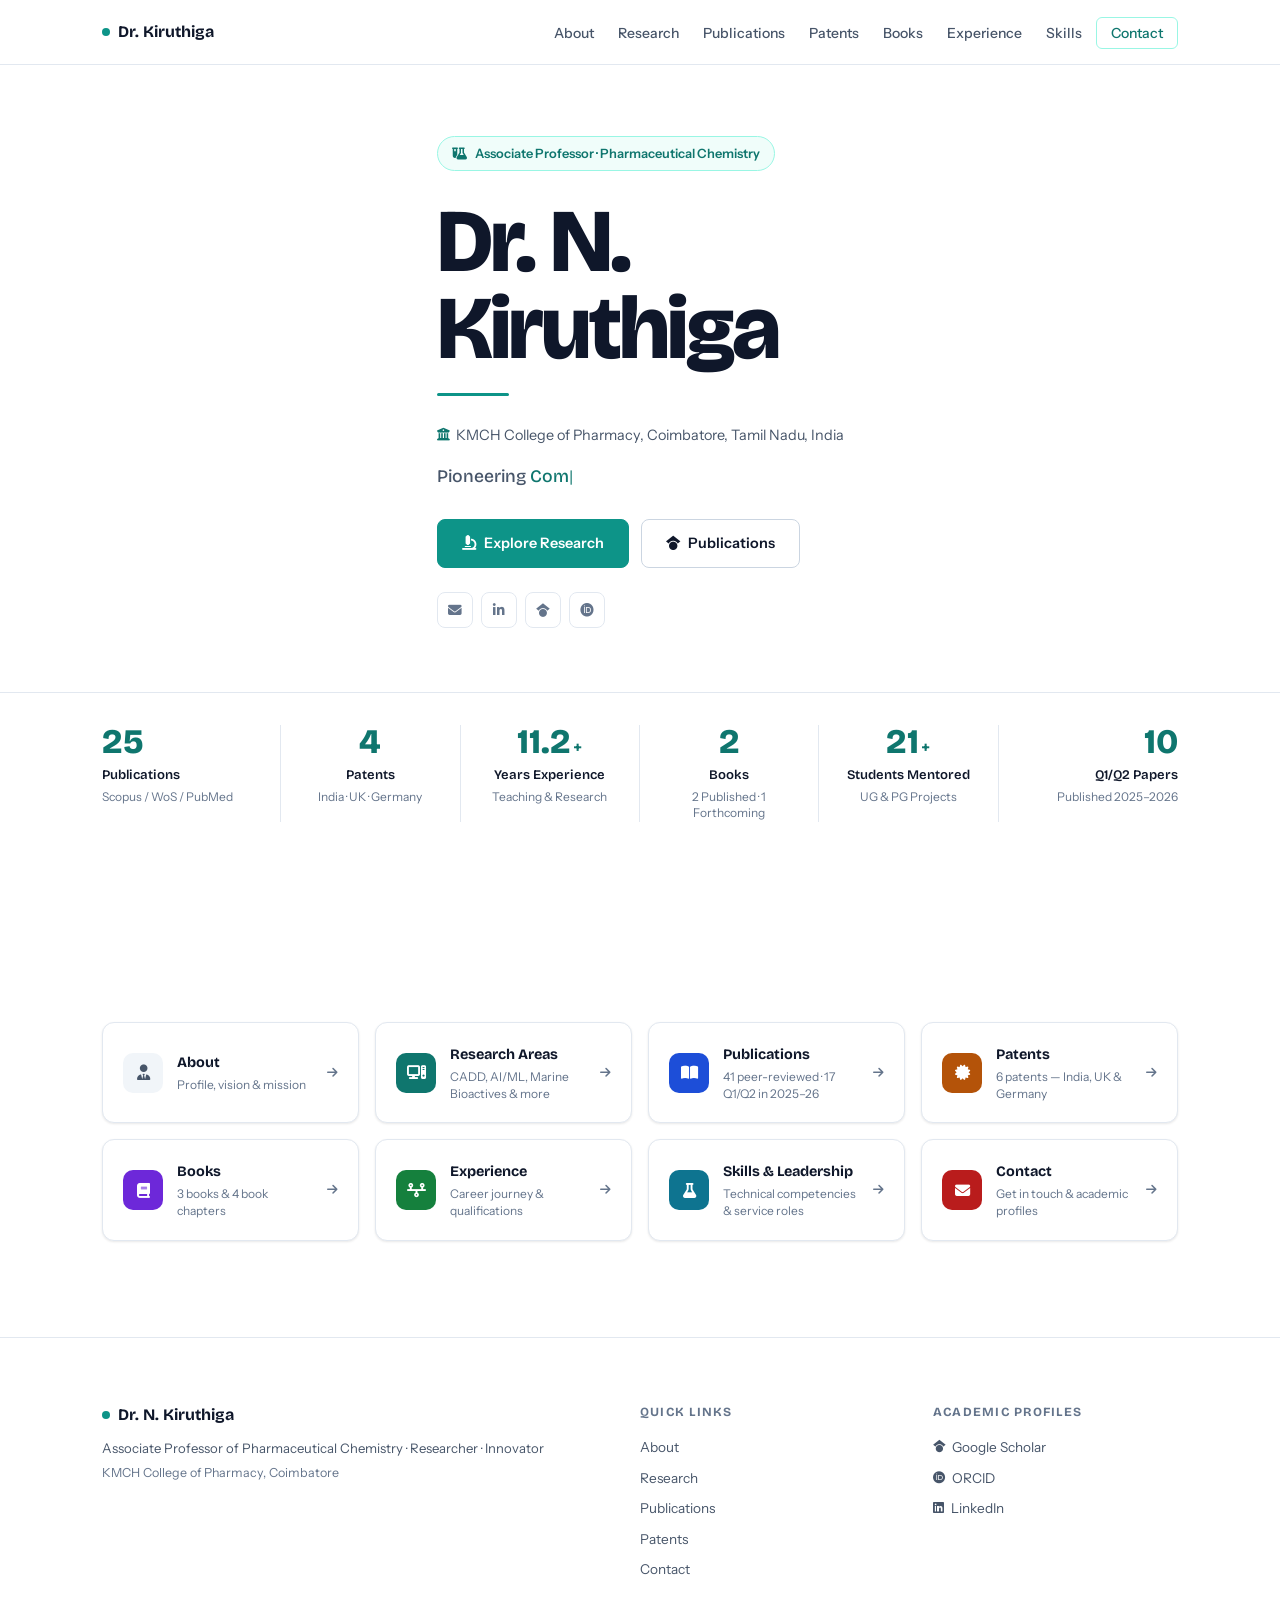
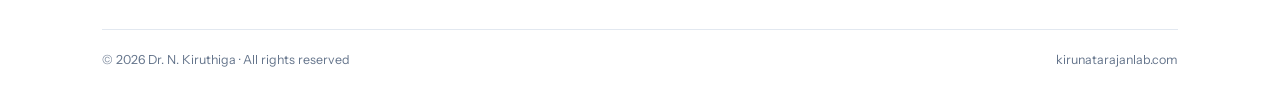
==== commit 2638a33a: "Restructure to multi-page architecture with advanced animations Landing page (index.html) now shows " ====
--- a/index.html
+++ b/index.html
@@ -11,7 +11,6 @@
   <meta property="og:type" content="website" />
   <meta property="og:url" content="https://kirunatarajanlab.com" />
   <title>Dr. N. Kiruthiga | Pharmaceutical Chemistry &amp; Drug Discovery</title>
-
   <link rel="preconnect" href="https://fonts.googleapis.com" />
   <link rel="preconnect" href="https://fonts.gstatic.com" crossorigin />
   <link href="https://fonts.googleapis.com/css2?family=Bricolage+Grotesque:opsz,wght@12..96,300;12..96,400;12..96,500;12..96,600;12..96,700;12..96,800&family=Instrument+Sans:wght@400;500;600&display=swap" rel="stylesheet" />
@@ -21,12 +20,11 @@
 <body>
 
   <div id="scroll-progress" role="progressbar" aria-label="Page scroll progress"></div>
-  <button id="back-to-top" aria-label="Back to top"><i class="fa-solid fa-arrow-up"></i></button>
 
   <!-- NAVBAR -->
   <nav id="navbar">
     <div class="nav-container">
-      <a href="#hero" class="nav-logo">
+      <a href="index.html" class="nav-logo">
         <span class="nav-logo-dot"></span>
         Dr. Kiruthiga
       </a>
@@ -34,14 +32,14 @@
         <span></span><span></span><span></span>
       </button>
       <ul class="nav-links" id="navLinks">
-        <li><a href="#about">About</a></li>
-        <li><a href="#research">Research</a></li>
-        <li><a href="#publications">Publications</a></li>
-        <li><a href="#patents">Patents</a></li>
-        <li><a href="#books">Books</a></li>
-        <li><a href="#experience">Experience</a></li>
-        <li><a href="#skills">Skills</a></li>
-        <li><a href="#contact" class="nav-contact-btn">Contact</a></li>
+        <li><a href="about.html">About</a></li>
+        <li><a href="research.html">Research</a></li>
+        <li><a href="publications.html">Publications</a></li>
+        <li><a href="patents.html">Patents</a></li>
+        <li><a href="books.html">Books</a></li>
+        <li><a href="experience.html">Experience</a></li>
+        <li><a href="skills.html">Skills</a></li>
+        <li><a href="contact.html" class="nav-contact-btn">Contact</a></li>
       </ul>
     </div>
   </nav>
@@ -67,31 +65,23 @@
           <span class="typewriter-static">Pioneering </span><span id="typewriterText"></span><span class="typewriter-cursor" aria-hidden="true">|</span>
         </div>
         <div class="hero-cta">
-          <a href="#about" class="btn-primary">
+          <a href="about.html" class="btn-primary">
             <i class="fa-solid fa-microscope"></i> Explore Research
           </a>
-          <a href="https://scholar.google.com/citations?user=NSQRRvoAAAAJ&hl=en" target="_blank" rel="noopener" class="btn-secondary">
+          <a href="publications.html" class="btn-secondary">
             <i class="fa-brands fa-google-scholar"></i> Publications
           </a>
         </div>
         <div class="hero-social">
-          <a href="mailto:kiruthigagovindaraj@gmail.com" class="hero-social-link" aria-label="Email">
-            <i class="fa-solid fa-envelope"></i>
-          </a>
-          <a href="https://linkedin.com/in/kiruthiga-govindaraj-898b456a" target="_blank" rel="noopener" class="hero-social-link" aria-label="LinkedIn">
-            <i class="fa-brands fa-linkedin-in"></i>
-          </a>
-          <a href="https://scholar.google.com/citations?user=NSQRRvoAAAAJ&hl=en" target="_blank" rel="noopener" class="hero-social-link" aria-label="Google Scholar">
-            <i class="fa-brands fa-google-scholar"></i>
-          </a>
-          <a href="https://orcid.org/0000-0002-7230-2003" target="_blank" rel="noopener" class="hero-social-link" aria-label="ORCID">
-            <i class="fa-brands fa-orcid"></i>
-          </a>
-        </div>
-      </div>
-    </div>
-
-    <!-- Stats strip — bottom of hero -->
+          <a href="mailto:kiruthigagovindaraj@gmail.com" class="hero-social-link" aria-label="Email"><i class="fa-solid fa-envelope"></i></a>
+          <a href="https://linkedin.com/in/kiruthiga-govindaraj-898b456a" target="_blank" rel="noopener" class="hero-social-link" aria-label="LinkedIn"><i class="fa-brands fa-linkedin-in"></i></a>
+          <a href="https://scholar.google.com/citations?user=NSQRRvoAAAAJ&hl=en" target="_blank" rel="noopener" class="hero-social-link" aria-label="Google Scholar"><i class="fa-brands fa-google-scholar"></i></a>
+          <a href="https://orcid.org/0000-0002-7230-2003" target="_blank" rel="noopener" class="hero-social-link" aria-label="ORCID"><i class="fa-brands fa-orcid"></i></a>
+        </div>
+      </div>
+    </div>
+
+    <!-- Stats strip -->
     <div class="hero-stats-strip">
       <div class="container">
         <div class="hero-stats-row">
@@ -130,694 +120,74 @@
     </div>
   </section>
 
-  <!-- ABOUT -->
-  <section id="about">
+  <!-- SECTIONS OVERVIEW GRID -->
+  <section class="overview-section">
     <div class="container">
-      <div class="section-header reveal">
-        <span class="section-label">Professional Profile</span>
-        <h2 class="section-title">About Dr. <span class="accent">Kiruthiga</span></h2>
-      </div>
-      <div class="about-grid">
-        <div class="about-left reveal">
-          <p class="about-lead">
-            Associate Professor with <strong>18.5 years</strong> of teaching and research, pioneering the translation of computational insight into medicinal molecules — flavonoids, heterocycles, and HDAC inhibitors designed in silico, validated in vitro.
-          </p>
-          <div class="about-highlights">
-            <div class="highlight-item">
-              <i class="fa-solid fa-circle-check"></i>
-              <span>NBA Criterion 1 Coordinator</span>
-            </div>
-            <div class="highlight-item">
-              <i class="fa-solid fa-circle-check"></i>
-              <span>Nominated PCI Inspector</span>
-            </div>
-            <div class="highlight-item">
-              <i class="fa-solid fa-circle-check"></i>
-              <span>Ph.D. Advisory Committee Member, VMRF</span>
-            </div>
-            <div class="highlight-item">
-              <i class="fa-solid fa-circle-check"></i>
-              <span>Peer Reviewer — Elsevier, Springer, Bentham Science</span>
-            </div>
-          </div>
-        </div>
-        <div class="about-right reveal">
-          <div class="vision-mission-stack">
-            <div class="vm-card vision">
-              <div class="vm-header">
-                <div class="vm-icon"><i class="fa-solid fa-eye"></i></div>
-                <h3>Vision</h3>
-              </div>
-              <p>Advance drug discovery through computational and medicinal chemistry; build institutional research strength through funded projects and scholarly output.</p>
-            </div>
-            <div class="vm-card mission">
-              <div class="vm-header">
-                <div class="vm-icon blue"><i class="fa-solid fa-rocket"></i></div>
-                <h3>Mission</h3>
-              </div>
-              <ul>
-                <li>Secure extramural grants (DST, ICMR, AICTE, BIRAC, TNSCST)</li>
-                <li>Mentor UG/PG/PhD scholars toward publication-ready research</li>
-                <li>Elevate institutional accreditation through outcome-based education</li>
-              </ul>
-            </div>
-          </div>
-        </div>
-      </div>
-    </div>
-  </section>
-
-  <!-- RESEARCH AREAS -->
-  <section id="research">
-    <div class="container">
-      <div class="section-header reveal with-deco" data-deco="7">
-        <span class="section-label">Expertise</span>
-        <h2 class="section-title">Core <span class="accent">Research Areas</span></h2>
-      </div>
-      <div class="research-grid stagger">
-        <div class="research-card reveal">
-          <div class="research-icon-wrap teal"><i class="fa-solid fa-computer"></i></div>
-          <h3>Computer-Aided Drug Design</h3>
-          <p>Molecular docking, MD simulation, virtual screening, QSAR modelling and computational toxicology using Maestro, AutoDock &amp; BIOVIA Discovery Studio.</p>
-          <div class="research-tags">
-            <span>Molecular Docking</span><span>MD Simulation</span><span>QSAR</span>
-          </div>
-        </div>
-        <div class="research-card reveal">
-          <div class="research-icon-wrap purple"><i class="fa-solid fa-vial"></i></div>
-          <h3>Medicinal Chemistry</h3>
-          <p>Design and synthesis of flavonoid, chromone, pyrazoline and heterocyclic scaffolds with full spectroscopic characterization.</p>
-          <div class="research-tags">
-            <span>Flavonoids</span><span>Chromones</span><span>Pyrazolines</span>
-          </div>
-        </div>
-        <div class="research-card reveal">
-          <div class="research-icon-wrap gold"><i class="fa-solid fa-pills"></i></div>
-          <h3>Drug Discovery</h3>
-          <p>In-silico, in-vitro and in-vivo pharmacological screening for anti-diabetic, anti-inflammatory, antimicrobial and anticancer targets.</p>
-          <div class="research-tags">
-            <span>Anti-diabetic</span><span>Anticancer</span><span>Anti-inflammatory</span>
-          </div>
-        </div>
-        <div class="research-card reveal">
-          <div class="research-icon-wrap red"><i class="fa-solid fa-dna"></i></div>
-          <h3>HDAC Inhibitor Design</h3>
-          <p>Design and synthesis of HDAC inhibitors for apoptosis induction in cervical cancer cells, including piperidine hydroxamate scaffolds.</p>
-          <div class="research-tags">
-            <span>HDAC</span><span>Apoptosis</span><span>Cancer</span>
-          </div>
-        </div>
-        <div class="research-card reveal">
-          <div class="research-icon-wrap green"><i class="fa-solid fa-brain"></i></div>
-          <h3>AI &amp; Machine Learning</h3>
-          <p>Machine learning and explainable AI in cheminformatics; Python-based tools for molecular fingerprint visualization and prediction.</p>
-          <div class="research-tags">
-            <span>Explainable AI</span><span>Cheminformatics</span><span>Python</span>
-          </div>
-        </div>
-        <div class="research-card reveal">
-          <div class="research-icon-wrap cyan"><i class="fa-solid fa-water"></i></div>
-          <h3>Marine Bioactive Compounds</h3>
-          <p>Marine bioactive molecules as antiviral (HMPV, Nipah, Zika) and antimicrobial agents through natural product drug discovery.</p>
-          <div class="research-tags">
-            <span>Antiviral</span><span>Marine Natural Products</span><span>HMPV</span>
-          </div>
-        </div>
-        <div class="research-card reveal">
-          <div class="research-icon-wrap blue"><i class="fa-solid fa-flask"></i></div>
-          <h3>Spectroscopic Analysis</h3>
-          <p>Structure elucidation and characterization using NMR, Infrared spectroscopy, and Mass spectrometry for synthesized compounds.</p>
-          <div class="research-tags">
-            <span>NMR</span><span>IR Spectroscopy</span><span>Mass Spec</span>
-          </div>
-        </div>
-      </div>
-    </div>
-  </section>
-
-  <!-- PUBLICATIONS -->
-  <section id="publications">
-    <div class="container">
-      <div class="section-header reveal with-deco" data-deco="41">
-        <span class="section-label">Scholarly Output</span>
-        <h2 class="section-title">Selected <span class="accent">Publications</span></h2>
-        <p class="section-subtitle">41 peer-reviewed &middot; Scopus / WoS / PubMed &middot; Impact factors up to 4.7</p>
-      </div>
-      <div class="pubs-meta reveal">
-        <i class="fa-solid fa-circle-info"></i>
-        Showing 12 selected publications. <strong>17 Q1/Q2 papers in 2025&ndash;2026 alone.</strong>
-      </div>
-      <div class="publications-list">
-
-        <div class="pub-item reveal">
-          <div class="pub-year"><span class="pub-year-pill y2026">2026</span></div>
-          <div class="pub-body">
-            <div class="pub-title">Flavonoid derivatives as anticancer agents</div>
-            <div class="pub-authors">Yuan Chen, Xiaohua Tang, Yurong Zou, Dongwei Zhu, Selvaraj Muthusamy, <strong class="author-highlight">Natarajan Kiruthiga</strong>, Panneerselvam Theivendren et al.</div>
-            <div class="pub-journal"><i class="fa-solid fa-book-open"></i> International Journal &middot; Anticancer Research</div>
-          </div>
-          <div class="pub-badge-wrap"><span class="pub-badge q1">Q1</span></div>
-        </div>
-
-        <div class="pub-item reveal">
-          <div class="pub-year"><span class="pub-year-pill y2026">2026</span></div>
-          <div class="pub-body">
-            <div class="pub-title">Plant-Derived Heterocyclic Compounds: A Promising Review on Natural Scaffolds</div>
-            <div class="pub-authors">Jindong Dai, Xue Xia, Xincheng Hu, Thangamani Kanagaraj, Kanagaraj Rajalakshmi, <strong class="author-highlight">Natarajan Kiruthiga</strong>, Dongwei Zhu et al.</div>
-            <div class="pub-journal"><i class="fa-solid fa-book-open"></i> Natural Products Review</div>
-          </div>
-          <div class="pub-badge-wrap"><span class="pub-badge q1">Q1</span></div>
-        </div>
-
-        <div class="pub-item reveal">
-          <div class="pub-year"><span class="pub-year-pill y2026">2026</span></div>
-          <div class="pub-body">
-            <div class="pub-title">Design, synthesis, and evaluation of novel therapeutic scaffolds</div>
-            <div class="pub-authors">Wanhui Dai, Dongwei Zhu, Kanagaraj Rajalakshmi, Sudhakar Pachiappan, <strong class="author-highlight">Natarajan Kiruthiga</strong>, Panneerselvam Theivendren et al.</div>
-            <div class="pub-journal"><i class="fa-solid fa-book-open"></i> Medicinal Chemistry Communications</div>
-          </div>
-          <div class="pub-badge-wrap"><span class="pub-badge q2">Q2</span></div>
-        </div>
-
-        <div class="pub-item reveal">
-          <div class="pub-year"><span class="pub-year-pill y2026">2026</span></div>
-          <div class="pub-body">
-            <div class="pub-title">Strategic Applications of Heterocyclic Compounds in Pharmaceutical Innovation</div>
-            <div class="pub-authors">Kanagaraj Rajalakshmi, Yan Dong, Jindong Dai, Yuerong Zou, <strong class="author-highlight">Natarajan Kiruthiga</strong>, P Balaji, Dongwei Zhu</div>
-            <div class="pub-journal"><i class="fa-solid fa-book-open"></i> Pharmaceutical Innovation Reviews</div>
-          </div>
-          <div class="pub-badge-wrap"><span class="pub-badge q2">Q2</span></div>
-        </div>
-
-        <div class="pub-item reveal">
-          <div class="pub-year"><span class="pub-year-pill y2026">2026</span></div>
-          <div class="pub-body">
-            <div class="pub-title">Novel anti-inflammatory heterocyclic compounds</div>
-            <div class="pub-authors">Panneerselvam Theivendren, Surabhi Panneerselvam, Jayakumari Swaminathan, Vijayakumar Murugesan, <strong class="author-highlight">Natarajan Kiruthiga*</strong> et al.</div>
-            <div class="pub-journal"><i class="fa-solid fa-book-open"></i> European Journal of Medicinal Chemistry</div>
-          </div>
-          <div class="pub-badge-wrap"><span class="pub-badge q1">Q1</span></div>
-        </div>
-
-        <div class="pub-item reveal">
-          <div class="pub-year"><span class="pub-year-pill y2026">2026</span></div>
-          <div class="pub-body">
-            <div class="pub-title">Marine bioactive molecules as antiviral agents</div>
-            <div class="pub-authors">Stalin Arulsamy, Praveen Jambulingam Mani, Sivakumar Ravi, <strong class="author-highlight">Kiruthiga Natarajan</strong>, Suresh Kumar Krishnan et al.</div>
-            <div class="pub-journal"><i class="fa-solid fa-book-open"></i> Marine Drugs &amp; Natural Products</div>
-          </div>
-          <div class="pub-badge-wrap"><span class="pub-badge q2">Q2</span></div>
-        </div>
-
-        <div class="pub-item reveal">
-          <div class="pub-year"><span class="pub-year-pill y2026">2026</span></div>
-          <div class="pub-body">
-            <div class="pub-title">Targeted anticancer potential of novel compounds</div>
-            <div class="pub-authors">Jianxing Xu, Dongwei Zhu, <strong class="author-highlight">Natarajan Kiruthiga</strong>, Kanagaraj Rajalakshmi, Panneerselvam Theivendren, Selvaraj Muthusamy et al.</div>
-            <div class="pub-journal"><i class="fa-solid fa-book-open"></i> Cancer Letters &amp; Therapy</div>
-          </div>
-          <div class="pub-badge-wrap"><span class="pub-badge q1">Q1</span></div>
-        </div>
-
-        <div class="pub-item reveal">
-          <div class="pub-year"><span class="pub-year-pill y2026">2026</span></div>
-          <div class="pub-body">
-            <div class="pub-title">Design and Synthesis of Piperidine Hydroxamate HDAC Inhibitors</div>
-            <div class="pub-authors"><strong class="author-highlight">Kiruthiga Natarajan*</strong>, SureshKumar Krishnan, Stalin Arulsamy, Adhirajan Natarajan, Venkatesh Gunasekar, Vaishnavi Vallinayagam</div>
-            <div class="pub-journal"><i class="fa-solid fa-book-open"></i> Journal of Medicinal Chemistry &middot; HDAC/Apoptosis</div>
-          </div>
-          <div class="pub-badge-wrap"><span class="pub-badge corr">Corresponding</span></div>
-        </div>
-
-        <div class="pub-item reveal">
-          <div class="pub-year"><span class="pub-year-pill y2025">2025</span></div>
-          <div class="pub-body">
-            <div class="pub-title">Development of Nipah virus drugs from FDA-approved drugs: An In-silico Approach</div>
-            <div class="pub-authors">Panneerselvam Theivendran, Selvaraj Kunjiappan, Parasuraman Pavadai, <strong class="author-highlight">Natarajan Kiruthiga</strong>, Anusuya Murugavel, Avinash Dayalan</div>
-            <div class="pub-journal"><i class="fa-solid fa-book-open"></i> Antiviral Research</div>
-          </div>
-          <div class="pub-badge-wrap"><span class="pub-badge q1">Q1</span></div>
-        </div>
-
-        <div class="pub-item reveal">
-          <div class="pub-year"><span class="pub-year-pill y2025">2025</span></div>
-          <div class="pub-body">
-            <div class="pub-title">Exploring alkaloid-based scaffolds for drug design</div>
-            <div class="pub-authors">Yumei Chen, Denghua Yu, Dongwei Zhu, Selvaraj Muthusamy, <strong class="author-highlight">Natarajan Kiruthiga</strong>, Panneerselvam Theivendren, Kanagaraj Rajalakshmi et al.</div>
-            <div class="pub-journal"><i class="fa-solid fa-book-open"></i> Natural Products &amp; Medicinal Chemistry</div>
-          </div>
-          <div class="pub-badge-wrap"><span class="pub-badge q2">Q2</span></div>
-        </div>
-
-        <div class="pub-item reveal">
-          <div class="pub-year"><span class="pub-year-pill y2025">2025</span></div>
-          <div class="pub-body">
-            <div class="pub-title">Marine bioactive molecules as potential antiviral agents against HMPV</div>
-            <div class="pub-authors">Stalin Arulsamy, Mohankumar Ramar, Suresh Kumar Krishnan, Kartiga Natarajan, <strong class="author-highlight">Kiruthiga Natarajan*</strong>, Parasuraman Pavadai</div>
-            <div class="pub-journal"><i class="fa-solid fa-book-open"></i> Marine Pharmacology</div>
-          </div>
-          <div class="pub-badge-wrap"><span class="pub-badge corr">Corresponding</span></div>
-        </div>
-
-        <div class="pub-item reveal">
-          <div class="pub-year"><span class="pub-year-pill y2025">2025</span></div>
-          <div class="pub-body">
-            <div class="pub-title">Emerging therapeutic targets in pharmaceutical research</div>
-            <div class="pub-authors">Panneerselvam Theivendren, Parasuraman Pavadai, Selvaraj Kunjiappan, <strong class="author-highlight">Natarajan Kiruthiga</strong>, Kumarappan Chidambaram et al.</div>
-            <div class="pub-journal"><i class="fa-solid fa-book-open"></i> Drug Discovery Today</div>
-          </div>
-          <div class="pub-badge-wrap"><span class="pub-badge q1">Q1</span></div>
-        </div>
-
-      </div>
-      <div class="pubs-cta reveal">
-        <a href="https://scholar.google.com/citations?user=NSQRRvoAAAAJ&hl=en" target="_blank" rel="noopener" class="btn-outline-teal">
-          <i class="fa-brands fa-google-scholar"></i> View All 41 Publications &rarr;
-        </a>
-      </div>
-    </div>
-  </section>
-
-  <!-- PATENTS -->
-  <section id="patents">
-    <div class="container">
-      <div class="section-header reveal with-deco" data-deco="6">
-        <span class="section-label">Intellectual Property</span>
-        <h2 class="section-title">Patents &amp; <span class="accent">Innovations</span></h2>
-      </div>
-      <div class="patents-grid stagger">
-
-        <div class="patent-card reveal">
-          <div class="patent-country india"><i class="fa-solid fa-flag"></i> India</div>
-          <div class="patent-num">Patent #1</div>
-          <h4>Synthesis of 4-methyl-2-((2-(2-nitrophenyl)-1-phenylvinyl)sulfonyl)thiophene</h4>
-          <p>Novel synthesis methodology for sulfonyl-thiophene derivatives.</p>
-          <span class="patent-type-badge india-badge"><i class="fa-solid fa-certificate"></i> Indian Patent</span>
-        </div>
-
-        <div class="patent-card reveal">
-          <div class="patent-country uk"><i class="fa-solid fa-flag"></i> United Kingdom</div>
-          <div class="patent-num">Patent #2</div>
-          <h4>Novel Pharmaceutical Composition</h4>
-          <p>Co-inventors: Dr. Adarsh Sahu, Jyotika Mishra, Rituparna Palit, <strong>Dr. Natarajan Kiruthiga</strong>, Dr. Ravinesh Mishra et al.</p>
-          <span class="patent-type-badge uk-badge"><i class="fa-solid fa-certificate"></i> UK Design Patent</span>
-        </div>
-
-        <div class="patent-card reveal">
-          <div class="patent-country de"><i class="fa-solid fa-flag"></i> Germany</div>
-          <div class="patent-num">Patent #3</div>
-          <h4>Novel Pharmaceutical Formulation</h4>
-          <p>Co-inventors: Alagiri Abarnadevika, Anbazhagan, Dinesh Raja, <strong>Natarajan Kiruthiga</strong>, Premanandan Sruthi et al.</p>
-          <span class="patent-type-badge de-badge"><i class="fa-solid fa-certificate"></i> German Patent</span>
-        </div>
-
-        <div class="patent-card reveal">
-          <div class="patent-country india"><i class="fa-solid fa-flag"></i> India</div>
-          <div class="patent-num">Patent #4</div>
-          <h4>Drug Interaction Analysis Compound</h4>
-          <p>Co-inventors: Dr. R. Suthakaran, Dr. Teelavath Mangilal, Dr. S. Anand Reddy, <strong>Dr. N. Kiruthiga</strong>, Harish Kumar, Dr. Vivek Kumar</p>
-          <span class="patent-type-badge india-badge"><i class="fa-solid fa-certificate"></i> Indian Patent</span>
-        </div>
-
-        <div class="patent-card reveal">
-          <div class="patent-country india"><i class="fa-solid fa-flag"></i> India</div>
-          <div class="patent-num">Patent #5</div>
-          <h4>Synthesis of N-(3-(1-((2-chloro-7H-pyrrolo[2,3-d]pyrimidin-4-yl)amino)-2-(substituted) derivatives</h4>
-          <p>Co-inventors: T. Sivakumar, <strong>N. Kiruthiga</strong>, T. Prabha, C. Selvinthanuja, E. Manickavalli et al.</p>
-          <span class="patent-type-badge india-badge"><i class="fa-solid fa-certificate"></i> Indian Patent</span>
-        </div>
-
-        <div class="patent-card reveal">
-          <div class="patent-country india"><i class="fa-solid fa-flag"></i> India</div>
-          <div class="patent-num">Patent #6</div>
-          <h4>Synthesis of 7-substituted benzylidene-3-imino-2-phenyl-1-thioxo-hexahydropyrrolo pyrimidine derivatives</h4>
-          <p>Co-inventors: <strong>N. Kiruthiga</strong>, C. Selvinthanuja, T. Prabha, T. Sivakumar</p>
-          <span class="patent-type-badge india-badge"><i class="fa-solid fa-certificate"></i> Indian Patent</span>
-        </div>
-
-      </div>
-    </div>
-  </section>
-
-  <!-- BOOKS -->
-  <section id="books">
-    <div class="container">
-      <div class="section-header reveal">
-        <span class="section-label">Academic Publishing</span>
-        <h2 class="section-title">Books &amp; <span class="accent">Book Chapters</span></h2>
-      </div>
-      <div class="books-grid stagger">
-
-        <div class="book-card reveal">
-          <div class="book-icon-wrap"><i class="fa-solid fa-book"></i></div>
-          <span class="book-status published">Published</span>
-          <h4>Text book of Intellectual Property Rights</h4>
-          <p class="book-publisher"><i class="fa-solid fa-building"></i> Rubicon Publications, Edition 1</p>
-          <p class="book-authors">Dr. S. Muthukumar, <strong>Dr. N. Kiruthiga</strong>, Dr. R. Gayathri, Dr. C. Sundaramoorthi, Dr. A. Dinesh Raja, B. Kamaleshwari</p>
-        </div>
-
-        <div class="book-card reveal">
-          <div class="book-icon-wrap"><i class="fa-solid fa-book-medical"></i></div>
-          <span class="book-status published">Published &middot; 2024</span>
-          <h4>DRUG DOSSIER &ndash; VOL-1</h4>
-          <p class="book-publisher"><i class="fa-solid fa-building"></i> South Asian Academic Publications, 2024</p>
-          <p class="book-authors"><strong>Dr. N. Kiruthiga</strong>, Dr. G. Saravanan, Dr. K. Suresh Kumar</p>
-          <p class="book-isbn">ISBN: 978-93-92153-09-9</p>
-        </div>
-
-        <div class="book-card reveal">
-          <div class="book-icon-wrap"><i class="fa-solid fa-book-open-reader"></i></div>
-          <span class="book-status forthcoming">Forthcoming</span>
-          <h4>Next-Generation Translational Medicine: Integrating AI, Systems Biology and Clinical Science</h4>
-          <p class="book-publisher"><i class="fa-solid fa-building"></i> Academic Press (Edited Volume)</p>
-          <p class="book-authors">Editor: <strong>Dr. N. Kiruthiga</strong>, Dr. Saravanan Govindaraj, Dr. Dinesh Babu, Dr. Asha Josey, Dr. Gayathri Rajaram</p>
-        </div>
-
-      </div>
-
-      <div class="reveal">
-        <h3 class="chapters-heading"><i class="fa-solid fa-bookmark"></i> Book Chapters (4)</h3>
-        <div class="chapters-list">
-          <div class="chapter-item">
-            <div class="chapter-num">01</div>
-            <div>
-              <h5>Advancements In Cancer Treatment: Comprehensive Overview of Drug Delivery Methods</h5>
-              <span class="chapter-pub">IIP Series, Volume 3, Book 4, Part 5, Chapter 5 &middot; 2024</span>
-            </div>
-          </div>
-          <div class="chapter-item">
-            <div class="chapter-num">02</div>
-            <div>
-              <h5>Pharmacokinetic and Pharmacodynamic Application to Peptides and Proteins in Drug Delivery</h5>
-              <span class="chapter-pub">IIP Series, Volume 3, Book 4, Part 6, Chapter 6 &middot; 2024</span>
-            </div>
-          </div>
-          <div class="chapter-item">
-            <div class="chapter-num">03</div>
-            <div>
-              <h5>Success Stories: Impactful Applications of Cancer Biomarkers</h5>
-              <span class="chapter-pub">Elsevier Academic Press</span>
-            </div>
-          </div>
-          <div class="chapter-item">
-            <div class="chapter-num">04</div>
-            <div>
-              <h5>Immunity to Immunotherapy in Cancer</h5>
-              <span class="chapter-pub">Academic Press &middot; Cancer Immunotherapy: Pros, Cons, and Beyond (Chapter 14)</span>
-            </div>
-          </div>
-        </div>
-      </div>
-    </div>
-  </section>
-
-  <!-- EXPERIENCE -->
-  <section id="experience">
-    <div class="container">
-      <div class="section-header reveal">
-        <span class="section-label">Career Journey</span>
-        <h2 class="section-title">Professional <span class="accent">Experience</span></h2>
-      </div>
-      <div class="timeline">
-
-        <div class="timeline-item reveal">
-          <div class="timeline-dot current"></div>
-          <div class="timeline-header">
-            <span class="timeline-date">March 2022 &ndash; Present</span>
-            <span class="timeline-duration current-badge">Current</span>
-          </div>
-          <div class="timeline-card">
-            <div class="timeline-role">Associate Professor</div>
-            <div class="timeline-org"><i class="fa-solid fa-building-columns"></i> KMCH College of Pharmacy, Coimbatore &ndash; 641048</div>
-            <ul class="timeline-duties">
-              <li>Design, synthesis and evaluation of novel therapeutic moieties for pharmacological importance</li>
-              <li>Deliver medicinal and organic chemistry curriculum across B.Pharm, Pharm D and M.Pharm programs</li>
-              <li>Mentor UG/PG research scholars; NBA Criterion 1 Coordinator</li>
-            </ul>
-          </div>
-        </div>
-
-        <div class="timeline-item reveal">
-          <div class="timeline-dot"></div>
-          <div class="timeline-header">
-            <span class="timeline-date">February 2011 &ndash; February 2022</span>
-            <span class="timeline-duration">11 years</span>
-          </div>
-          <div class="timeline-card">
-            <div class="timeline-role">Associate Professor</div>
-            <div class="timeline-org"><i class="fa-solid fa-building-columns"></i> Nandha College of Pharmacy, Erode</div>
-            <ul class="timeline-duties">
-              <li>Led department research output &mdash; organized 18+ national/international conferences and FDPs</li>
-              <li>Drafted and applied for TNSCST and BIRAC research funding</li>
-              <li>Established Value Added Program framework (6 courses)</li>
-            </ul>
-          </div>
-        </div>
-
-        <div class="timeline-item reveal">
-          <div class="timeline-dot"></div>
-          <div class="timeline-header">
-            <span class="timeline-date">December 2007 &ndash; October 2009</span>
-          </div>
-          <div class="timeline-card">
-            <div class="timeline-role">Assistant Professor</div>
-            <div class="timeline-org"><i class="fa-solid fa-building-columns"></i> Erode College of Pharmacy, Erode</div>
-          </div>
-        </div>
-
-        <div class="timeline-item reveal">
-          <div class="timeline-dot"></div>
-          <div class="timeline-header">
-            <span class="timeline-date">September 2006 &ndash; October 2007</span>
-          </div>
-          <div class="timeline-card">
-            <div class="timeline-role">Lecturer</div>
-            <div class="timeline-org"><i class="fa-solid fa-building-columns"></i> JKK Natarajah College of Pharmacy, Komarapalayam, Namakkal District</div>
-          </div>
-        </div>
-
-      </div>
-    </div>
-  </section>
-
-  <!-- EDUCATION -->
-  <section id="education">
-    <div class="container">
-      <div class="section-header reveal">
-        <span class="section-label">Academic Foundation</span>
-        <h2 class="section-title">Education &amp; <span class="accent">Qualifications</span></h2>
-      </div>
-      <div class="edu-grid stagger">
-
-        <div class="edu-card reveal">
-          <span class="edu-degree-badge phd">Ph.D.</span>
-          <div class="edu-years">2014 &ndash; 2021</div>
-          <h4>Ph.D., Pharmaceutical Chemistry</h4>
-          <p class="edu-institution">The Tamil Nadu Dr. MGR Medical University, Guindy, Chennai</p>
-          <p class="edu-thesis"><em>Design, Synthesis and Characterization of Lead Flavonoid Analogues and Evaluation of their Biodynamic Properties</em></p>
-        </div>
-
-        <div class="edu-card reveal">
-          <span class="edu-degree-badge mpharm">M.Pharm</span>
-          <div class="edu-years">2004 &ndash; 2006</div>
-          <h4>M.Pharm, Pharmaceutical Chemistry</h4>
-          <p class="edu-institution">JKK Natarajah College of Pharmacy, Komarapalayam, Namakkal District</p>
-          <p class="edu-thesis"><em>Phytochemical analysis of petroleum and methanolic extract of Scutia myrtina and anti-inflammatory / anti-microbial activity evaluation</em></p>
-        </div>
-
-        <div class="edu-card reveal">
-          <span class="edu-degree-badge bpharm">B.Pharm</span>
-          <div class="edu-years">1999 &ndash; 2003</div>
-          <h4>B.Pharm</h4>
-          <p class="edu-institution">Annai JKK Munirajah College of Pharmacy and Research Foundation, Komarapalayam, Namakkal District</p>
-          <p class="edu-thesis"><em>Dissertation: Diabetic Foot Ulcer &mdash; A Review</em></p>
-        </div>
-
-      </div>
-    </div>
-  </section>
-
-  <!-- SKILLS -->
-  <section id="skills">
-    <div class="container">
-      <div class="section-header reveal">
-        <span class="section-label">Competencies</span>
-        <h2 class="section-title">Key <span class="accent">Skills</span></h2>
-      </div>
-      <div class="skills-grid">
-        <div class="skill-group reveal">
-          <div class="skill-group-header">
-            <i class="fa-solid fa-microscope"></i>
-            <h3>Research &amp; Technical</h3>
-          </div>
-          <div class="skill-tags tech-tags">
-            <span>Molecular Docking</span>
-            <span>Molecular Dynamics Simulation</span>
-            <span>Virtual Screening</span>
-            <span>QSAR Modelling</span>
-            <span>Python / AI-ML</span>
-            <span>Maestro (Schrödinger)</span>
-            <span>AutoDock</span>
-            <span>BIOVIA Discovery Studio</span>
-            <span>Organic Synthesis</span>
-            <span>NMR / IR / Mass Spectroscopy</span>
-            <span>GraphPad Prism</span>
-            <span>GraphPad InStat</span>
-            <span>ChemDraw</span>
-            <span>ChemSketch</span>
-            <span>Computational Toxicology</span>
-          </div>
-        </div>
-        <div class="skill-group reveal">
-          <div class="skill-group-header">
-            <i class="fa-solid fa-chalkboard-user"></i>
-            <h3>Academic &amp; Leadership</h3>
-          </div>
-          <div class="skill-tags acad-tags">
-            <span>Curriculum Design</span>
-            <span>Research Mentorship</span>
-            <span>Grant Writing (DST/ICMR/BIRAC)</span>
-            <span>NBA/NAAC Accreditation</span>
-            <span>ISO 21001 Integration</span>
-            <span>Peer Review (Elsevier/Springer)</span>
-            <span>Question Paper Setting</span>
-            <span>B.Pharm &middot; Pharm D &middot; M.Pharm Teaching</span>
-            <span>Outcome-Based Education</span>
-            <span>Event Coordination</span>
-          </div>
-        </div>
-      </div>
-    </div>
-  </section>
-
-  <!-- LEADERSHIP -->
-  <section id="leadership">
-    <div class="container">
-      <div class="section-header reveal">
-        <span class="section-label">Impact &amp; Service</span>
-        <h2 class="section-title">Leadership &amp; <span class="accent">Contributions</span></h2>
-      </div>
-      <div class="leadership-grid stagger">
-        <div class="leader-card reveal">
-          <div class="leader-icon-wrap"><i class="fa-solid fa-shield-halved"></i></div>
-          <h4>NBA Criterion 1 Coordinator</h4>
-          <p>Led outcome-based accreditation strategy for National Board of Accreditation criteria, strengthening institutional competitive positioning.</p>
-        </div>
-        <div class="leader-card reveal">
-          <div class="leader-icon-wrap"><i class="fa-solid fa-gavel"></i></div>
-          <h4>PCI Inspector (Nominated)</h4>
-          <p>Nominated by the Pharmacy Council of India to serve as Inspector for pharmacy institution evaluations per council regulations.</p>
-        </div>
-        <div class="leader-card reveal">
-          <div class="leader-icon-wrap"><i class="fa-solid fa-users-between-lines"></i></div>
-          <h4>Ph.D. Advisory Committee Member</h4>
-          <p>External Member, Ph.D. Research Advisory Committee, Vinayaka Mission's Research Foundation (Deemed University), Salem &mdash; February 2026 to present.</p>
-        </div>
-        <div class="leader-card reveal">
-          <div class="leader-icon-wrap"><i class="fa-solid fa-lightbulb"></i></div>
-          <h4>Institution Innovation Council</h4>
-          <p>Active member organizing Entrepreneurship and YUKTHI activities; promotes research-to-innovation translation among students.</p>
-        </div>
-        <div class="leader-card reveal">
-          <div class="leader-icon-wrap"><i class="fa-solid fa-chalkboard"></i></div>
-          <h4>Value Added Program Coordinator</h4>
-          <p>Coordinated 6 intensive courses: First Aid, Fire Safety, Scientific Writing, Data Integrity, Mental Health &amp; Physical Safety, Life Skills Management.</p>
-        </div>
-        <div class="leader-card reveal">
-          <div class="leader-icon-wrap"><i class="fa-solid fa-calendar-check"></i></div>
-          <h4>18 Conferences &amp; FDPs Organized</h4>
-          <p>Led organization of 18 National/International Conferences, Seminars, Faculty Development Programmes, and Webinars including AICTE-sponsored events.</p>
-        </div>
-      </div>
-
-      <div class="evaluator-box reveal">
-        <h3 class="evaluator-heading"><i class="fa-solid fa-award"></i> Evaluator &amp; External Committee Roles</h3>
-        <div class="eval-items">
-          <div class="eval-item">
-            <i class="fa-solid fa-circle-check"></i>
-            <span>International Conference Evaluator &mdash; AIMST International Conference on Health Science and Technology (AICHST 2023), AIMST University, Kedah, Malaysia &middot; 24 Nov 2023</span>
-          </div>
-          <div class="eval-item">
-            <i class="fa-solid fa-circle-check"></i>
-            <span>International Conference Evaluator &mdash; 1st International Joint Conference on Medical &amp; Health Sciences (IJCMHS 2024), VISTAS&ndash;UCMI &middot; 23&ndash;24 Jul 2024</span>
-          </div>
-          <div class="eval-item">
-            <i class="fa-solid fa-circle-check"></i>
-            <span>External Ph.D. Advisory Committee Member &mdash; Vinayaka Mission's Research Foundation (Deemed University), Salem &middot; February 2026 to Present</span>
-          </div>
-        </div>
-      </div>
-    </div>
-  </section>
-
-  <!-- CONTACT -->
-  <section id="contact">
-    <div class="container">
-      <div class="section-header reveal">
-        <span class="section-label">Get in Touch</span>
-        <h2 class="section-title">Contact <span class="accent">Dr. Kiruthiga</span></h2>
-      </div>
-      <div class="contact-grid">
-        <div class="contact-items reveal">
-          <div class="contact-row">
-            <div class="contact-icon-wrap"><i class="fa-solid fa-envelope"></i></div>
-            <div class="contact-detail">
-              <span class="contact-label">Email</span>
-              <a href="mailto:kiruthigagovindaraj@gmail.com" class="contact-value">kiruthigagovindaraj@gmail.com</a>
-            </div>
-          </div>
-          <div class="contact-row">
-            <div class="contact-icon-wrap"><i class="fa-solid fa-phone"></i></div>
-            <div class="contact-detail">
-              <span class="contact-label">Mobile</span>
-              <a href="tel:+919994143588" class="contact-value">+91 99941 43588</a>
-            </div>
-          </div>
-          <div class="contact-row">
-            <div class="contact-icon-wrap"><i class="fa-solid fa-location-dot"></i></div>
-            <div class="contact-detail">
-              <span class="contact-label">Location</span>
-              <span class="contact-value">Coimbatore, Tamil Nadu, India<br><small class="text-subtle">(Open to relocating to Chennai)</small></span>
-            </div>
-          </div>
-          <div class="contact-row">
-            <div class="contact-icon-wrap"><i class="fa-brands fa-linkedin"></i></div>
-            <div class="contact-detail">
-              <span class="contact-label">LinkedIn</span>
-              <a href="https://linkedin.com/in/kiruthiga-govindaraj-898b456a" target="_blank" rel="noopener" class="contact-value">kiruthiga-govindaraj-898b456a</a>
-            </div>
-          </div>
-          <div class="contact-row">
-            <div class="contact-icon-wrap"><i class="fa-brands fa-orcid"></i></div>
-            <div class="contact-detail">
-              <span class="contact-label">ORCID</span>
-              <a href="https://orcid.org/0000-0002-7230-2003" target="_blank" rel="noopener" class="contact-value">0000-0002-7230-2003</a>
-            </div>
-          </div>
-          <div class="contact-row">
-            <div class="contact-icon-wrap"><i class="fa-brands fa-google-scholar"></i></div>
-            <div class="contact-detail">
-              <span class="contact-label">Google Scholar</span>
-              <a href="https://scholar.google.com/citations?user=NSQRRvoAAAAJ&hl=en" target="_blank" rel="noopener" class="contact-value">View Publications Profile</a>
-            </div>
-          </div>
-        </div>
-        <div class="institution-card reveal">
-          <div class="inst-icon-row">
-            <div class="inst-icon"><i class="fa-solid fa-building-columns"></i></div>
-            <div>
-              <div class="inst-name">KMCH College of Pharmacy</div>
-              <div class="inst-location">Coimbatore &ndash; 641048, Tamil Nadu, India</div>
-            </div>
-          </div>
-          <div class="inst-dept">Department of Pharmaceutical Chemistry</div>
-          <p class="inst-desc">KMCH College of Pharmacy is a premier pharmacy institution in Coimbatore, offering B.Pharm, Pharm D, and M.Pharm programs with a strong emphasis on research and innovation.</p>
-          <div class="inst-badges">
-            <span class="inst-badge"><i class="fa-solid fa-circle-check"></i> PCI Approved</span>
-            <span class="inst-badge"><i class="fa-solid fa-circle-check"></i> NBA Accredited</span>
-            <span class="inst-badge"><i class="fa-solid fa-circle-check"></i> AICTE Approved</span>
-          </div>
-        </div>
+      <div class="overview-grid">
+        <a href="about.html" class="overview-card reveal">
+          <div class="overview-icon"><i class="fa-solid fa-user-tie"></i></div>
+          <div class="overview-card-body">
+            <div class="overview-title">About</div>
+            <div class="overview-desc">Profile, vision &amp; mission</div>
+          </div>
+          <i class="fa-solid fa-arrow-right overview-arrow"></i>
+        </a>
+        <a href="research.html" class="overview-card reveal">
+          <div class="overview-icon teal"><i class="fa-solid fa-computer"></i></div>
+          <div class="overview-card-body">
+            <div class="overview-title">Research Areas</div>
+            <div class="overview-desc">CADD, AI/ML, Marine Bioactives &amp; more</div>
+          </div>
+          <i class="fa-solid fa-arrow-right overview-arrow"></i>
+        </a>
+        <a href="publications.html" class="overview-card reveal">
+          <div class="overview-icon blue"><i class="fa-solid fa-book-open"></i></div>
+          <div class="overview-card-body">
+            <div class="overview-title">Publications</div>
+            <div class="overview-desc">41 peer-reviewed &middot; 17 Q1/Q2 in 2025–26</div>
+          </div>
+          <i class="fa-solid fa-arrow-right overview-arrow"></i>
+        </a>
+        <a href="patents.html" class="overview-card reveal">
+          <div class="overview-icon gold"><i class="fa-solid fa-certificate"></i></div>
+          <div class="overview-card-body">
+            <div class="overview-title">Patents</div>
+            <div class="overview-desc">6 patents — India, UK &amp; Germany</div>
+          </div>
+          <i class="fa-solid fa-arrow-right overview-arrow"></i>
+        </a>
+        <a href="books.html" class="overview-card reveal">
+          <div class="overview-icon purple"><i class="fa-solid fa-book"></i></div>
+          <div class="overview-card-body">
+            <div class="overview-title">Books</div>
+            <div class="overview-desc">3 books &amp; 4 book chapters</div>
+          </div>
+          <i class="fa-solid fa-arrow-right overview-arrow"></i>
+        </a>
+        <a href="experience.html" class="overview-card reveal">
+          <div class="overview-icon green"><i class="fa-solid fa-timeline"></i></div>
+          <div class="overview-card-body">
+            <div class="overview-title">Experience</div>
+            <div class="overview-desc">Career journey &amp; qualifications</div>
+          </div>
+          <i class="fa-solid fa-arrow-right overview-arrow"></i>
+        </a>
+        <a href="skills.html" class="overview-card reveal">
+          <div class="overview-icon cyan"><i class="fa-solid fa-flask"></i></div>
+          <div class="overview-card-body">
+            <div class="overview-title">Skills &amp; Leadership</div>
+            <div class="overview-desc">Technical competencies &amp; service roles</div>
+          </div>
+          <i class="fa-solid fa-arrow-right overview-arrow"></i>
+        </a>
+        <a href="contact.html" class="overview-card reveal">
+          <div class="overview-icon red"><i class="fa-solid fa-envelope"></i></div>
+          <div class="overview-card-body">
+            <div class="overview-title">Contact</div>
+            <div class="overview-desc">Get in touch &amp; academic profiles</div>
+          </div>
+          <i class="fa-solid fa-arrow-right overview-arrow"></i>
+        </a>
       </div>
     </div>
   </section>
@@ -837,11 +207,11 @@
         <div class="footer-col">
           <h5>Quick Links</h5>
           <ul>
-            <li><a href="#about">About</a></li>
-            <li><a href="#research">Research</a></li>
-            <li><a href="#publications">Publications</a></li>
-            <li><a href="#patents">Patents</a></li>
-            <li><a href="#contact">Contact</a></li>
+            <li><a href="about.html">About</a></li>
+            <li><a href="research.html">Research</a></li>
+            <li><a href="publications.html">Publications</a></li>
+            <li><a href="patents.html">Patents</a></li>
+            <li><a href="contact.html">Contact</a></li>
           </ul>
         </div>
         <div class="footer-col">
--- a/css/style.css
+++ b/css/style.css
@@ -135,7 +135,7 @@
 .section-header { margin-bottom: 56px; position: relative; overflow: hidden; }
 .section-label {
   font-family: var(--font-body);
-  font-size: 0.7rem;
+  font-size: 0.75rem;
   font-weight: 600;
   letter-spacing: 0.18em;
   text-transform: uppercase;
@@ -568,10 +568,125 @@
 }
 .hero-stat-sub {
   font-family: var(--font-body);
-  font-size: 0.7rem;
+  font-size: 0.75rem;
   color: var(--text-subtle);   /* #64748b — 4.6:1 on white — WCAG AA */
   line-height: 1.4;
 }
+
+/* ── OVERVIEW GRID (landing page) ───────────────── */
+.overview-section {
+  padding: 72px 0 96px;
+  background: #fff;
+}
+.overview-grid {
+  display: grid;
+  grid-template-columns: repeat(4, 1fr);
+  gap: 16px;
+}
+.overview-card {
+  display: flex;
+  align-items: center;
+  gap: 14px;
+  padding: 20px;
+  background: var(--bg);
+  border: 1px solid var(--border);
+  border-radius: var(--radius);
+  text-decoration: none;
+  color: inherit;
+  box-shadow: var(--shadow-sm);
+  transition:
+    border-color 0.2s ease,
+    box-shadow 0.25s ease,
+    transform 0.3s var(--ease-spring);
+}
+.overview-card:hover {
+  border-color: var(--teal-border);
+  box-shadow: var(--shadow-teal);
+  transform: translateY(-4px);
+  color: inherit;
+}
+.overview-icon {
+  width: 40px; height: 40px;
+  flex-shrink: 0;
+  border-radius: 10px;
+  display: flex; align-items: center; justify-content: center;
+  font-size: 0.95rem;
+  background: var(--bg-muted);
+  color: var(--text-muted);
+  transition: transform 0.3s var(--ease-spring);
+}
+.overview-card:hover .overview-icon { transform: scale(1.1); }
+/* Each icon variant uses dark-enough bg so #fff text ≥ 4.5:1 */
+.overview-icon.teal   { background: var(--teal-dark);  color: #fff; } /* 5.47:1 */
+.overview-icon.blue   { background: var(--blue-dark);  color: #fff; } /* 7.2:1 */
+.overview-icon.gold   { background: #b45309;           color: #fff; } /* 5.8:1 */
+.overview-icon.purple { background: #6d28d9;           color: #fff; } /* 6.9:1 */
+.overview-icon.green  { background: #15803d;           color: #fff; } /* 6.2:1 */
+.overview-icon.cyan   { background: #0e7490;           color: #fff; } /* 5.2:1 */
+.overview-icon.red    { background: #b91c1c;           color: #fff; } /* 6.1:1 */
+.overview-card-body { flex: 1; min-width: 0; }
+.overview-title {
+  font-family: var(--font-display);
+  font-size: 0.9rem;
+  font-weight: 700;
+  color: var(--navy);
+  margin-bottom: 2px;
+  white-space: nowrap;
+  overflow: hidden;
+  text-overflow: ellipsis;
+}
+.overview-desc {
+  font-family: var(--font-body);
+  font-size: 0.75rem;
+  color: var(--text-subtle);
+  line-height: 1.4;
+}
+.overview-arrow {
+  font-size: 0.75rem;
+  color: var(--text-subtle);
+  flex-shrink: 0;
+  transition: transform 0.25s var(--ease-spring), color 0.2s ease;
+}
+.overview-card:hover .overview-arrow {
+  transform: translateX(3px);
+  color: var(--teal-dark);
+}
+
+/* ── PAGE LAYOUT (subpages) ──────────────────────── */
+.page-hero {
+  padding: 128px 0 48px;
+  background: #fff;
+  border-bottom: 1px solid var(--border);
+}
+.page-breadcrumb {
+  display: inline-flex;
+  align-items: center;
+  gap: 6px;
+  font-family: var(--font-body);
+  font-size: 0.82rem;
+  font-weight: 500;
+  color: var(--text-subtle);
+  margin-bottom: 18px;
+  transition: color 0.2s ease;
+}
+.page-breadcrumb:hover { color: var(--teal-dark); }
+.page-breadcrumb i { font-size: 0.75rem; }
+.page-title {
+  font-family: var(--font-display);
+  font-size: clamp(2rem, 4.5vw, 3.25rem);
+  font-weight: 800;
+  color: var(--navy);
+  line-height: 1.1;
+  letter-spacing: -0.025em;
+}
+.page-title .accent { color: var(--teal-dark); }
+.page-subtitle {
+  font-family: var(--font-body);
+  font-size: 0.95rem;
+  color: var(--text-muted);
+  margin-top: 10px;
+}
+.page-content { padding: 64px 0 96px; }
 
 /* ── ABOUT ───────────────────────────────────────── */
 .about-grid {
@@ -759,8 +874,8 @@
   font-weight: 700;
   white-space: nowrap;
 }
-.pub-year-pill.y2026 { background: var(--teal); color: #fff; }
-.pub-year-pill.y2025 { background: var(--blue); color: #fff; }
+.pub-year-pill.y2026 { background: var(--teal-dark); color: #fff; }  /* #0f766e — 5.47:1 */
+.pub-year-pill.y2025 { background: var(--blue-dark); color: #fff; } /* #1d4ed8 — 7.2:1 */
 .pub-body { flex: 1; min-width: 0; }
 .pub-title {
   font-family: var(--font-display);
@@ -1468,6 +1583,7 @@
 
 /* ── RESPONSIVE ──────────────────────────────────── */
 @media (max-width: 1100px) {
+  .overview-grid { grid-template-columns: repeat(4, 1fr); }
   .hero-name { font-size: clamp(3rem, 6vw, 5rem); }
   .hero-stats-row { grid-template-columns: repeat(3, 1fr); }
   .hero-stat-item:nth-child(3) { border-right: none; }
@@ -1484,6 +1600,7 @@
 }
 
 @media (max-width: 900px) {
+  .overview-grid { grid-template-columns: repeat(2, 1fr); }
   section { padding: 72px 0; }
   .hero-body { padding: 56px 0 48px; }
   .hero-stats-row { grid-template-columns: repeat(3, 1fr); }
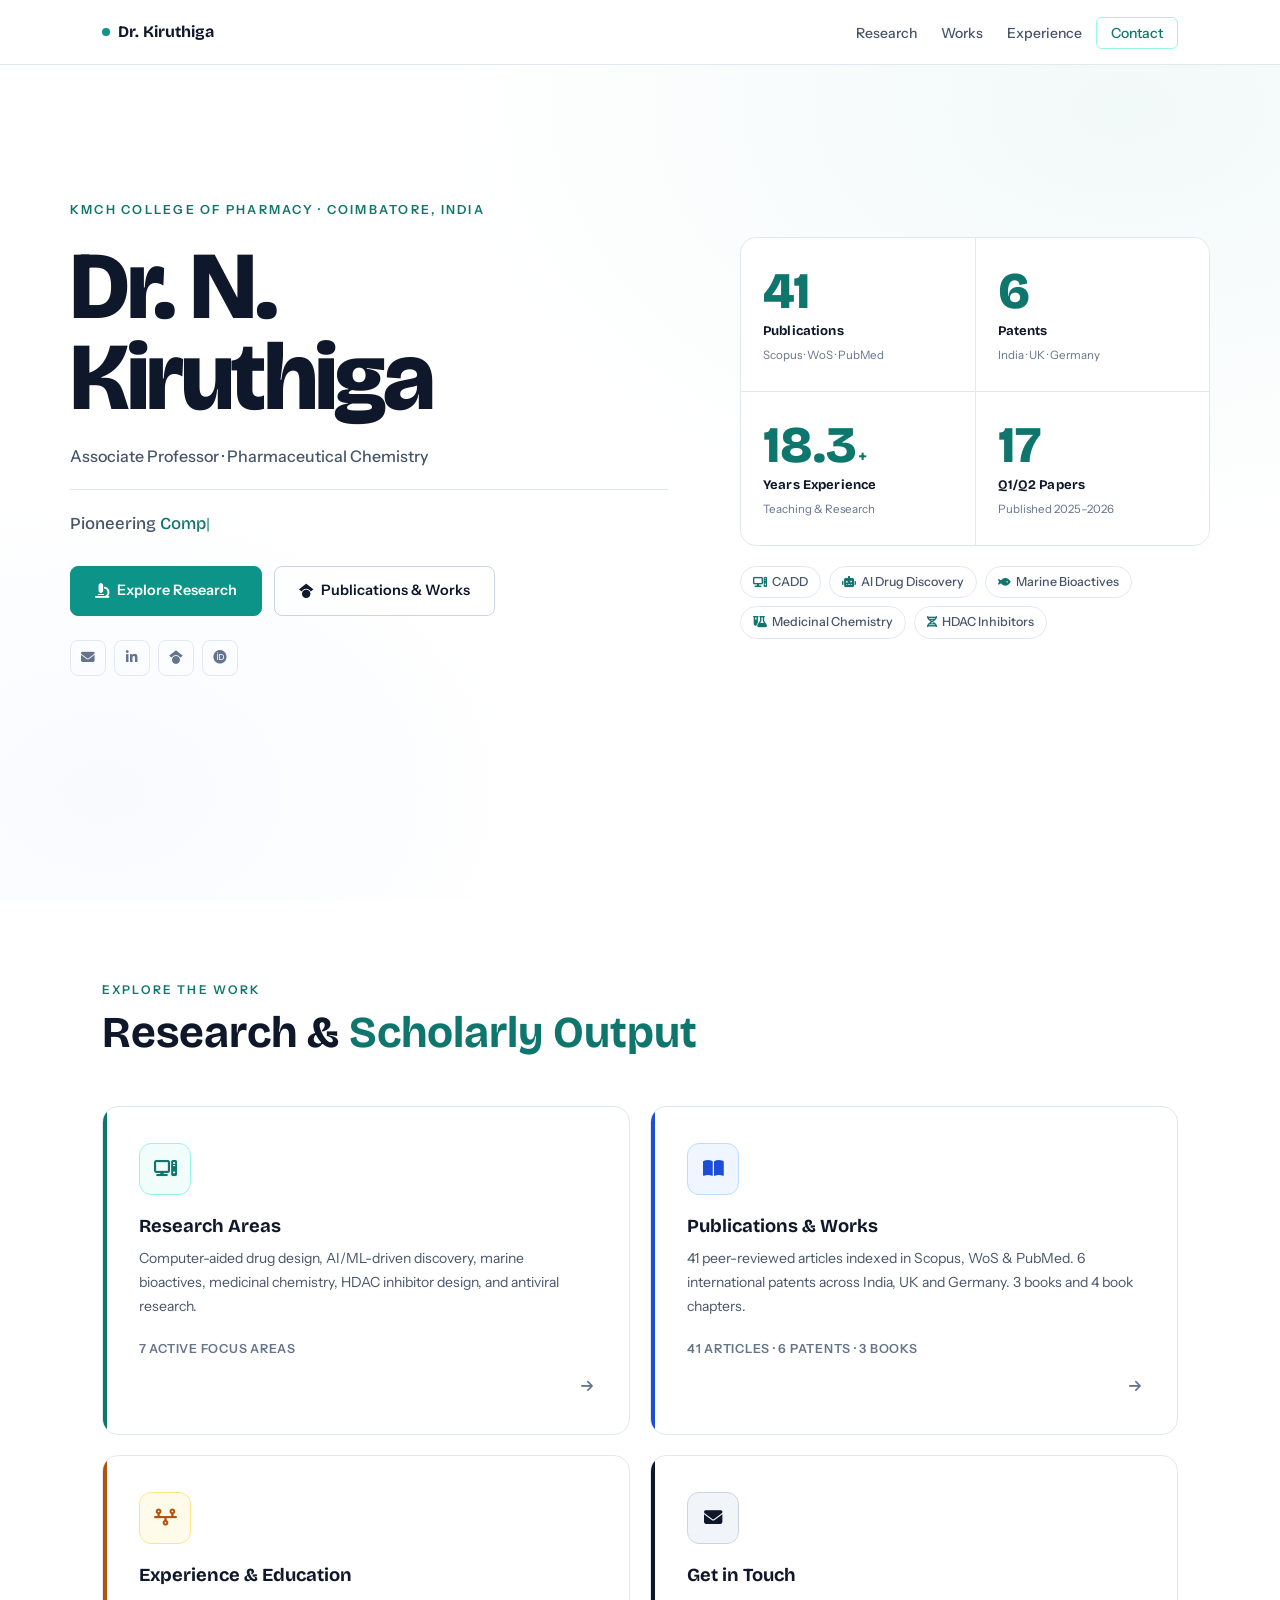
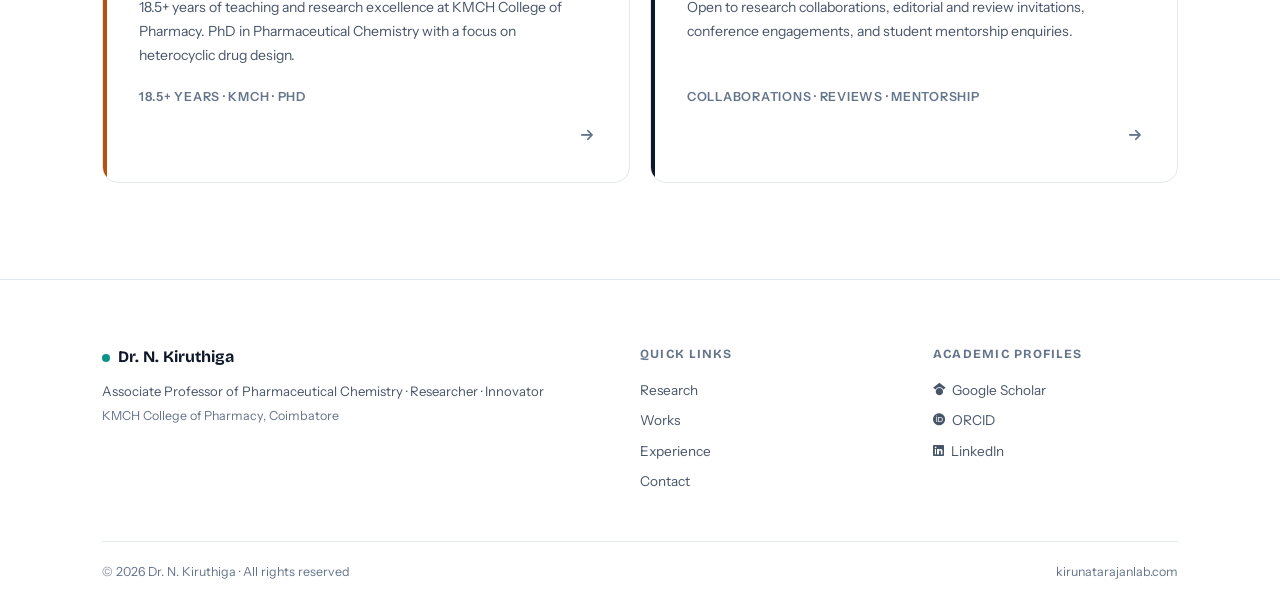
==== commit b915dfae: "Redesign landing page, add Works page, slim navbar to 4 links - New split-column hero: massive name " ====
--- a/index.html
+++ b/index.html
@@ -32,13 +32,9 @@
         <span></span><span></span><span></span>
       </button>
       <ul class="nav-links" id="navLinks">
-        <li><a href="about.html">About</a></li>
         <li><a href="research.html">Research</a></li>
-        <li><a href="publications.html">Publications</a></li>
-        <li><a href="patents.html">Patents</a></li>
-        <li><a href="books.html">Books</a></li>
+        <li><a href="works.html">Works</a></li>
         <li><a href="experience.html">Experience</a></li>
-        <li><a href="skills.html">Skills</a></li>
         <li><a href="contact.html" class="nav-contact-btn">Contact</a></li>
       </ul>
     </div>
@@ -47,147 +43,126 @@
   <!-- HERO -->
   <section id="hero">
     <div class="hero-body container">
-      <div class="hero-content">
-        <div class="hero-badge">
-          <i class="fa-solid fa-flask-vial"></i>
-          Associate Professor &middot; Pharmaceutical Chemistry
-        </div>
-        <h1 class="hero-name">
-          <span>Dr. N.</span>
-          <span>Kiruthiga</span>
-        </h1>
-        <div class="hero-rule" aria-hidden="true"></div>
-        <p class="hero-institution">
-          <i class="fa-solid fa-building-columns"></i>
-          KMCH College of Pharmacy, Coimbatore, Tamil Nadu, India
-        </p>
-        <div class="hero-typewriter">
-          <span class="typewriter-static">Pioneering </span><span id="typewriterText"></span><span class="typewriter-cursor" aria-hidden="true">|</span>
-        </div>
-        <div class="hero-cta">
-          <a href="about.html" class="btn-primary">
-            <i class="fa-solid fa-microscope"></i> Explore Research
-          </a>
-          <a href="publications.html" class="btn-secondary">
-            <i class="fa-brands fa-google-scholar"></i> Publications
-          </a>
-        </div>
-        <div class="hero-social">
-          <a href="mailto:kiruthigagovindaraj@gmail.com" class="hero-social-link" aria-label="Email"><i class="fa-solid fa-envelope"></i></a>
-          <a href="https://linkedin.com/in/kiruthiga-govindaraj-898b456a" target="_blank" rel="noopener" class="hero-social-link" aria-label="LinkedIn"><i class="fa-brands fa-linkedin-in"></i></a>
-          <a href="https://scholar.google.com/citations?user=NSQRRvoAAAAJ&hl=en" target="_blank" rel="noopener" class="hero-social-link" aria-label="Google Scholar"><i class="fa-brands fa-google-scholar"></i></a>
-          <a href="https://orcid.org/0000-0002-7230-2003" target="_blank" rel="noopener" class="hero-social-link" aria-label="ORCID"><i class="fa-brands fa-orcid"></i></a>
-        </div>
-      </div>
-    </div>
-
-    <!-- Stats strip -->
-    <div class="hero-stats-strip">
-      <div class="container">
-        <div class="hero-stats-row">
-          <div class="hero-stat-item">
-            <div class="hero-stat-num"><span class="stat-number" data-target="41">0</span></div>
-            <div class="hero-stat-label">Publications</div>
-            <div class="hero-stat-sub">Scopus / WoS / PubMed</div>
-          </div>
-          <div class="hero-stat-item">
-            <div class="hero-stat-num"><span class="stat-number" data-target="6">0</span></div>
-            <div class="hero-stat-label">Patents</div>
-            <div class="hero-stat-sub">India &middot; UK &middot; Germany</div>
-          </div>
-          <div class="hero-stat-item">
-            <div class="hero-stat-num"><span class="stat-number stat-decimal" data-target="18.5">0</span><span class="stat-plus">+</span></div>
-            <div class="hero-stat-label">Years Experience</div>
-            <div class="hero-stat-sub">Teaching &amp; Research</div>
-          </div>
-          <div class="hero-stat-item">
-            <div class="hero-stat-num"><span class="stat-number" data-target="3">0</span></div>
-            <div class="hero-stat-label">Books</div>
-            <div class="hero-stat-sub">2 Published &middot; 1 Forthcoming</div>
-          </div>
-          <div class="hero-stat-item">
-            <div class="hero-stat-num"><span class="stat-number" data-target="35">0</span><span class="stat-plus">+</span></div>
-            <div class="hero-stat-label">Students Mentored</div>
-            <div class="hero-stat-sub">UG &amp; PG Projects</div>
-          </div>
-          <div class="hero-stat-item">
-            <div class="hero-stat-num"><span class="stat-number" data-target="17">0</span></div>
-            <div class="hero-stat-label">Q1/Q2 Papers</div>
-            <div class="hero-stat-sub">Published 2025&ndash;2026</div>
-          </div>
-        </div>
+      <div class="hero-split">
+
+        <!-- LEFT: credentials + CTA -->
+        <div class="hero-left">
+          <p class="hero-dept">KMCH College of Pharmacy &middot; Coimbatore, India</p>
+          <h1 class="hero-name">Dr. N.<br>Kiruthiga</h1>
+          <p class="hero-role">Associate Professor &middot; Pharmaceutical Chemistry</p>
+          <div class="hero-typewriter">
+            <span class="typewriter-static">Pioneering </span><span id="typewriterText"></span><span class="typewriter-cursor" aria-hidden="true">|</span>
+          </div>
+          <div class="hero-cta">
+            <a href="research.html" class="btn-primary">
+              <i class="fa-solid fa-microscope"></i> Explore Research
+            </a>
+            <a href="works.html" class="btn-secondary">
+              <i class="fa-brands fa-google-scholar"></i> Publications &amp; Works
+            </a>
+          </div>
+          <div class="hero-social">
+            <a href="mailto:kiruthigagovindaraj@gmail.com" class="hero-social-link" aria-label="Email"><i class="fa-solid fa-envelope"></i></a>
+            <a href="https://linkedin.com/in/kiruthiga-govindaraj-898b456a" target="_blank" rel="noopener" class="hero-social-link" aria-label="LinkedIn"><i class="fa-brands fa-linkedin-in"></i></a>
+            <a href="https://scholar.google.com/citations?user=NSQRRvoAAAAJ&hl=en" target="_blank" rel="noopener" class="hero-social-link" aria-label="Google Scholar"><i class="fa-brands fa-google-scholar"></i></a>
+            <a href="https://orcid.org/0000-0002-7230-2003" target="_blank" rel="noopener" class="hero-social-link" aria-label="ORCID"><i class="fa-brands fa-orcid"></i></a>
+          </div>
+        </div>
+
+        <!-- RIGHT: key numbers + research focus -->
+        <div class="hero-right">
+          <div class="hero-numbers">
+            <div class="hero-num-item">
+              <div class="hero-num-value">
+                <span class="stat-number" data-target="41">0</span>
+              </div>
+              <div class="hero-num-label">Publications</div>
+              <div class="hero-num-sub">Scopus &middot; WoS &middot; PubMed</div>
+            </div>
+            <div class="hero-num-item">
+              <div class="hero-num-value">
+                <span class="stat-number" data-target="6">0</span>
+              </div>
+              <div class="hero-num-label">Patents</div>
+              <div class="hero-num-sub">India &middot; UK &middot; Germany</div>
+            </div>
+            <div class="hero-num-item">
+              <div class="hero-num-value">
+                <span class="stat-number stat-decimal" data-target="18.5">0</span><span class="stat-plus">+</span>
+              </div>
+              <div class="hero-num-label">Years Experience</div>
+              <div class="hero-num-sub">Teaching &amp; Research</div>
+            </div>
+            <div class="hero-num-item">
+              <div class="hero-num-value">
+                <span class="stat-number" data-target="17">0</span>
+              </div>
+              <div class="hero-num-label">Q1/Q2 Papers</div>
+              <div class="hero-num-sub">Published 2025&ndash;2026</div>
+            </div>
+          </div>
+          <div class="hero-focus-tags">
+            <span class="hero-focus-tag"><i class="fa-solid fa-computer"></i> CADD</span>
+            <span class="hero-focus-tag"><i class="fa-solid fa-robot"></i> AI Drug Discovery</span>
+            <span class="hero-focus-tag"><i class="fa-solid fa-fish"></i> Marine Bioactives</span>
+            <span class="hero-focus-tag"><i class="fa-solid fa-flask-vial"></i> Medicinal Chemistry</span>
+            <span class="hero-focus-tag"><i class="fa-solid fa-dna"></i> HDAC Inhibitors</span>
+          </div>
+        </div>
+
       </div>
     </div>
   </section>
 
-  <!-- SECTIONS OVERVIEW GRID -->
-  <section class="overview-section">
+  <!-- SHOWCASE GRID -->
+  <section class="showcase-section">
     <div class="container">
-      <div class="overview-grid">
-        <a href="about.html" class="overview-card reveal">
-          <div class="overview-icon"><i class="fa-solid fa-user-tie"></i></div>
-          <div class="overview-card-body">
-            <div class="overview-title">About</div>
-            <div class="overview-desc">Profile, vision &amp; mission</div>
-          </div>
-          <i class="fa-solid fa-arrow-right overview-arrow"></i>
-        </a>
-        <a href="research.html" class="overview-card reveal">
-          <div class="overview-icon teal"><i class="fa-solid fa-computer"></i></div>
-          <div class="overview-card-body">
-            <div class="overview-title">Research Areas</div>
-            <div class="overview-desc">CADD, AI/ML, Marine Bioactives &amp; more</div>
-          </div>
-          <i class="fa-solid fa-arrow-right overview-arrow"></i>
-        </a>
-        <a href="publications.html" class="overview-card reveal">
-          <div class="overview-icon blue"><i class="fa-solid fa-book-open"></i></div>
-          <div class="overview-card-body">
-            <div class="overview-title">Publications</div>
-            <div class="overview-desc">41 peer-reviewed &middot; 17 Q1/Q2 in 2025–26</div>
-          </div>
-          <i class="fa-solid fa-arrow-right overview-arrow"></i>
-        </a>
-        <a href="patents.html" class="overview-card reveal">
-          <div class="overview-icon gold"><i class="fa-solid fa-certificate"></i></div>
-          <div class="overview-card-body">
-            <div class="overview-title">Patents</div>
-            <div class="overview-desc">6 patents — India, UK &amp; Germany</div>
-          </div>
-          <i class="fa-solid fa-arrow-right overview-arrow"></i>
-        </a>
-        <a href="books.html" class="overview-card reveal">
-          <div class="overview-icon purple"><i class="fa-solid fa-book"></i></div>
-          <div class="overview-card-body">
-            <div class="overview-title">Books</div>
-            <div class="overview-desc">3 books &amp; 4 book chapters</div>
-          </div>
-          <i class="fa-solid fa-arrow-right overview-arrow"></i>
-        </a>
-        <a href="experience.html" class="overview-card reveal">
-          <div class="overview-icon green"><i class="fa-solid fa-timeline"></i></div>
-          <div class="overview-card-body">
-            <div class="overview-title">Experience</div>
-            <div class="overview-desc">Career journey &amp; qualifications</div>
-          </div>
-          <i class="fa-solid fa-arrow-right overview-arrow"></i>
-        </a>
-        <a href="skills.html" class="overview-card reveal">
-          <div class="overview-icon cyan"><i class="fa-solid fa-flask"></i></div>
-          <div class="overview-card-body">
-            <div class="overview-title">Skills &amp; Leadership</div>
-            <div class="overview-desc">Technical competencies &amp; service roles</div>
-          </div>
-          <i class="fa-solid fa-arrow-right overview-arrow"></i>
-        </a>
-        <a href="contact.html" class="overview-card reveal">
-          <div class="overview-icon red"><i class="fa-solid fa-envelope"></i></div>
-          <div class="overview-card-body">
-            <div class="overview-title">Contact</div>
-            <div class="overview-desc">Get in touch &amp; academic profiles</div>
-          </div>
-          <i class="fa-solid fa-arrow-right overview-arrow"></i>
-        </a>
+      <div class="showcase-header">
+        <span class="section-label">Explore the work</span>
+        <h2 class="section-title">Research &amp; <span class="accent">Scholarly Output</span></h2>
+      </div>
+      <div class="showcase-grid">
+
+        <a href="research.html" class="showcase-card sc-teal reveal">
+          <div class="sc-icon"><i class="fa-solid fa-computer"></i></div>
+          <div class="sc-body">
+            <h3>Research Areas</h3>
+            <p>Computer-aided drug design, AI/ML-driven discovery, marine bioactives, medicinal chemistry, HDAC inhibitor design, and antiviral research.</p>
+          </div>
+          <div class="sc-meta">7 active focus areas</div>
+          <div class="sc-arrow"><i class="fa-solid fa-arrow-right"></i></div>
+        </a>
+
+        <a href="works.html" class="showcase-card sc-blue reveal">
+          <div class="sc-icon"><i class="fa-solid fa-book-open"></i></div>
+          <div class="sc-body">
+            <h3>Publications &amp; Works</h3>
+            <p>41 peer-reviewed articles indexed in Scopus, WoS &amp; PubMed. 6 international patents across India, UK and Germany. 3 books and 4 book chapters.</p>
+          </div>
+          <div class="sc-meta">41 articles &middot; 6 patents &middot; 3 books</div>
+          <div class="sc-arrow"><i class="fa-solid fa-arrow-right"></i></div>
+        </a>
+
+        <a href="experience.html" class="showcase-card sc-gold reveal">
+          <div class="sc-icon"><i class="fa-solid fa-timeline"></i></div>
+          <div class="sc-body">
+            <h3>Experience &amp; Education</h3>
+            <p>18.5+ years of teaching and research excellence at KMCH College of Pharmacy. PhD in Pharmaceutical Chemistry with a focus on heterocyclic drug design.</p>
+          </div>
+          <div class="sc-meta">18.5+ years &middot; KMCH · PhD</div>
+          <div class="sc-arrow"><i class="fa-solid fa-arrow-right"></i></div>
+        </a>
+
+        <a href="contact.html" class="showcase-card sc-navy reveal">
+          <div class="sc-icon"><i class="fa-solid fa-envelope"></i></div>
+          <div class="sc-body">
+            <h3>Get in Touch</h3>
+            <p>Open to research collaborations, editorial and review invitations, conference engagements, and student mentorship enquiries.</p>
+          </div>
+          <div class="sc-meta">Collaborations &middot; Reviews &middot; Mentorship</div>
+          <div class="sc-arrow"><i class="fa-solid fa-arrow-right"></i></div>
+        </a>
+
       </div>
     </div>
   </section>
@@ -207,10 +182,9 @@
         <div class="footer-col">
           <h5>Quick Links</h5>
           <ul>
-            <li><a href="about.html">About</a></li>
             <li><a href="research.html">Research</a></li>
-            <li><a href="publications.html">Publications</a></li>
-            <li><a href="patents.html">Patents</a></li>
+            <li><a href="works.html">Works</a></li>
+            <li><a href="experience.html">Experience</a></li>
             <li><a href="contact.html">Contact</a></li>
           </ul>
         </div>
--- a/css/style.css
+++ b/css/style.css
@@ -398,13 +398,138 @@
   overflow: hidden;
 }
 
+/* subtle ambient tint — very low opacity, no dark or glow */
+#hero::before {
+  content: '';
+  position: absolute;
+  inset: 0;
+  background:
+    radial-gradient(ellipse 55% 50% at 88% 12%, rgba(13,148,136,0.055) 0%, transparent 100%),
+    radial-gradient(ellipse 35% 35% at 8% 88%,  rgba(37,99,235,0.032)  0%, transparent 100%);
+  pointer-events: none;
+  z-index: 0;
+}
+
 .hero-body {
   flex: 1;
   display: flex;
   align-items: center;
-  padding: 72px 0 64px;
-}
-
+  padding: 80px 0 72px;
+  position: relative;
+  z-index: 1;
+}
+
+/* ── Split layout ── */
+.hero-split {
+  display: grid;
+  grid-template-columns: 56fr 44fr;
+  gap: 72px;
+  align-items: center;
+  width: 100%;
+}
+
+.hero-left {
+  display: flex;
+  flex-direction: column;
+}
+
+/* Department label — plain text, not a badge pill */
+.hero-dept {
+  font-family: var(--font-body);
+  font-size: 0.78rem;
+  font-weight: 600;
+  letter-spacing: 0.18em;
+  text-transform: uppercase;
+  color: var(--teal-dark);  /* 5.47:1 on white */
+  margin-bottom: 20px;
+  animation: fadeUp 0.5s var(--ease-spring) 0s both;
+}
+
+/* hero-right panel */
+.hero-right {
+  display: flex;
+  flex-direction: column;
+  gap: 20px;
+  animation: fadeUp 0.7s var(--ease-spring) 0.3s both;
+}
+
+/* 2×2 numbers grid */
+.hero-numbers {
+  display: grid;
+  grid-template-columns: 1fr 1fr;
+  gap: 1px;
+  background: var(--border);
+  border: 1px solid var(--border);
+  border-radius: var(--radius-lg);
+  overflow: hidden;
+}
+
+.hero-num-item {
+  background: #ffffff;
+  padding: 28px 22px;
+  display: flex;
+  flex-direction: column;
+  gap: 4px;
+  transition: background 0.2s ease;
+}
+.hero-num-item:hover { background: var(--teal-light); }
+
+.hero-num-value {
+  font-family: var(--font-display);
+  font-size: clamp(2.1rem, 4vw, 3.25rem);
+  font-weight: 800;
+  color: var(--teal-dark);  /* 5.47:1 on white */
+  line-height: 1;
+  display: flex;
+  align-items: baseline;
+  gap: 2px;
+}
+
+.hero-num-label {
+  font-family: var(--font-display);
+  font-size: 0.82rem;
+  font-weight: 700;
+  color: var(--navy);
+  letter-spacing: 0.01em;
+}
+
+.hero-num-sub {
+  font-family: var(--font-body);
+  font-size: 0.72rem;
+  color: var(--text-subtle);  /* 4.6:1 on white */
+  line-height: 1.4;
+}
+
+/* Research focus tags */
+.hero-focus-tags {
+  display: flex;
+  flex-wrap: wrap;
+  gap: 8px;
+}
+
+.hero-focus-tag {
+  display: inline-flex;
+  align-items: center;
+  gap: 5px;
+  font-family: var(--font-body);
+  font-size: 0.78rem;
+  font-weight: 500;
+  color: var(--text-muted);   /* 6.0:1 on white */
+  background: #ffffff;
+  border: 1px solid var(--border);
+  border-radius: 100px;
+  padding: 5px 12px;
+  white-space: nowrap;
+  transition: border-color 0.2s ease, color 0.2s ease, background 0.2s ease;
+}
+.hero-focus-tag:hover {
+  border-color: var(--teal-border);
+  color: var(--teal-dark);
+  background: var(--teal-light);
+}
+.hero-focus-tag i { font-size: 0.7rem; color: var(--teal-dark); }
+
+/* Keep old hero-content class harmless for subpages that might still use it */
 .hero-content {
   max-width: 760px;
   display: flex;
@@ -431,15 +556,27 @@
 
 .hero-name {
   font-family: var(--font-display);
-  font-size: clamp(3.25rem, 7vw, 6.25rem);
+  font-size: clamp(3.5rem, 7.5vw, 6.5rem);
   font-weight: 800;
   color: var(--navy);
-  line-height: 0.97;
+  line-height: 0.95;
   letter-spacing: -0.03em;
   margin-bottom: 20px;
-  animation: fadeUp 0.8s var(--ease-spring) 0.15s both;
-}
-.hero-name span { display: block; }
+  animation: fadeUp 0.8s var(--ease-spring) 0.1s both;
+}
+.hero-name br { display: block; }
+
+/* role line with bottom separator */
+.hero-role {
+  font-family: var(--font-body);
+  font-size: 1rem;
+  font-weight: 500;
+  color: var(--text-muted);  /* 6.0:1 on white */
+  margin-bottom: 20px;
+  padding-bottom: 20px;
+  border-bottom: 1px solid var(--border);
+  animation: fadeUp 0.6s var(--ease-spring) 0.2s both;
+}
 
 .hero-rule {
   width: 72px;
@@ -466,12 +603,12 @@
 
 .hero-typewriter {
   font-family: var(--font-display);
-  font-size: 1.1rem;
+  font-size: 1.05rem;
   font-weight: 500;
   color: var(--text-muted);  /* #475569 — 6.0:1 on white */
   min-height: 1.6em;
   margin-bottom: 28px;
-  animation: fadeUp 0.6s var(--ease-spring) 0.4s both;
+  animation: fadeUp 0.6s var(--ease-spring) 0.3s both;
 }
 .typewriter-static { color: var(--text-muted); }
 #typewriterText { color: var(--teal-dark); }
@@ -488,13 +625,13 @@
   gap: 12px;
   flex-wrap: wrap;
   margin-bottom: 24px;
+  animation: fadeUp 0.6s var(--ease-spring) 0.4s both;
+}
+
+.hero-social {
+  display: flex;
+  gap: 8px;
   animation: fadeUp 0.6s var(--ease-spring) 0.5s both;
-}
-
-.hero-social {
-  display: flex;
-  gap: 8px;
-  animation: fadeUp 0.6s var(--ease-spring) 0.6s both;
 }
 .hero-social-link {
   width: 36px; height: 36px;
@@ -573,84 +710,126 @@
   line-height: 1.4;
 }
 
-/* ── OVERVIEW GRID (landing page) ───────────────── */
-.overview-section {
-  padding: 72px 0 96px;
+/* ── SHOWCASE SECTION (landing page) ────────────── */
+.showcase-section {
+  padding: 80px 0 96px;
   background: #fff;
 }
-.overview-grid {
+
+.showcase-header {
+  margin-bottom: 48px;
+}
+
+.showcase-grid {
   display: grid;
-  grid-template-columns: repeat(4, 1fr);
-  gap: 16px;
-}
-.overview-card {
-  display: flex;
-  align-items: center;
-  gap: 14px;
-  padding: 20px;
-  background: var(--bg);
+  grid-template-columns: 1fr 1fr;
+  gap: 20px;
+}
+
+.showcase-card {
+  display: flex;
+  flex-direction: column;
+  padding: 36px;
+  background: #fff;
   border: 1px solid var(--border);
-  border-radius: var(--radius);
+  border-radius: var(--radius-lg);
   text-decoration: none;
   color: inherit;
-  box-shadow: var(--shadow-sm);
+  position: relative;
+  overflow: hidden;
   transition:
-    border-color 0.2s ease,
-    box-shadow 0.25s ease,
-    transform 0.3s var(--ease-spring);
-}
-.overview-card:hover {
-  border-color: var(--teal-border);
-  box-shadow: var(--shadow-teal);
-  transform: translateY(-4px);
+    border-color 0.25s ease,
+    box-shadow 0.3s ease,
+    transform 0.35s var(--ease-spring);
+}
+.showcase-card:hover {
+  transform: translateY(-5px);
   color: inherit;
 }
-.overview-icon {
-  width: 40px; height: 40px;
+
+/* Left accent bar */
+.showcase-card::before {
+  content: '';
+  position: absolute;
+  left: 0; top: 0; bottom: 0;
+  width: 4px;
+  border-radius: 4px 0 0 4px;
+  transition: opacity 0.2s ease;
+}
+
+.sc-teal { border-color: var(--border); }
+.sc-teal:hover { border-color: #99f6e4; box-shadow: 0 8px 32px rgba(13,148,136,0.1); }
+.sc-teal::before { background: var(--teal-dark); }
+
+.sc-blue { border-color: var(--border); }
+.sc-blue:hover { border-color: var(--blue-border); box-shadow: 0 8px 32px rgba(37,99,235,0.09); }
+.sc-blue::before { background: var(--blue-dark); }
+
+.sc-gold { border-color: var(--border); }
+.sc-gold:hover { border-color: var(--amber-border); box-shadow: 0 8px 32px rgba(180,83,9,0.08); }
+.sc-gold::before { background: #b45309; }
+
+.sc-navy { border-color: var(--border); }
+.sc-navy:hover { border-color: var(--border-strong); box-shadow: 0 8px 32px rgba(15,23,42,0.07); }
+.sc-navy::before { background: var(--navy); }
+
+.sc-icon {
+  width: 52px; height: 52px;
+  display: flex; align-items: center; justify-content: center;
+  border-radius: 12px;
+  font-size: 1.15rem;
+  margin-bottom: 20px;
   flex-shrink: 0;
-  border-radius: 10px;
-  display: flex; align-items: center; justify-content: center;
-  font-size: 0.95rem;
-  background: var(--bg-muted);
-  color: var(--text-muted);
-  transition: transform 0.3s var(--ease-spring);
-}
-.overview-card:hover .overview-icon { transform: scale(1.1); }
-/* Each icon variant uses dark-enough bg so #fff text ≥ 4.5:1 */
-.overview-icon.teal   { background: var(--teal-dark);  color: #fff; } /* 5.47:1 */
-.overview-icon.blue   { background: var(--blue-dark);  color: #fff; } /* 7.2:1 */
-.overview-icon.gold   { background: #b45309;           color: #fff; } /* 5.8:1 */
-.overview-icon.purple { background: #6d28d9;           color: #fff; } /* 6.9:1 */
-.overview-icon.green  { background: #15803d;           color: #fff; } /* 6.2:1 */
-.overview-icon.cyan   { background: #0e7490;           color: #fff; } /* 5.2:1 */
-.overview-icon.red    { background: #b91c1c;           color: #fff; } /* 6.1:1 */
-.overview-card-body { flex: 1; min-width: 0; }
-.overview-title {
-  font-family: var(--font-display);
-  font-size: 0.9rem;
+  transition: transform 0.35s var(--ease-spring);
+}
+.showcase-card:hover .sc-icon { transform: scale(1.08); }
+
+.sc-teal .sc-icon { background: var(--teal-light); color: var(--teal-dark); border: 1px solid var(--teal-border); }
+.sc-blue .sc-icon { background: var(--blue-light);  color: var(--blue-dark);  border: 1px solid var(--blue-border); }
+.sc-gold .sc-icon { background: #fffbeb;            color: #b45309;           border: 1px solid var(--amber-border); }
+.sc-navy .sc-icon { background: #f1f5f9;            color: var(--navy);       border: 1px solid var(--border-strong); }
+
+.sc-body { flex: 1; margin-bottom: 20px; }
+
+.sc-body h3 {
+  font-family: var(--font-display);
+  font-size: 1.15rem;
   font-weight: 700;
   color: var(--navy);
-  margin-bottom: 2px;
-  white-space: nowrap;
-  overflow: hidden;
-  text-overflow: ellipsis;
-}
-.overview-desc {
-  font-family: var(--font-body);
-  font-size: 0.75rem;
+  margin-bottom: 10px;
+  line-height: 1.2;
+}
+
+.sc-body p {
+  font-family: var(--font-body);
+  font-size: 0.875rem;
+  color: var(--text-muted);  /* 6.0:1 on white */
+  line-height: 1.7;
+}
+
+.sc-meta {
+  font-family: var(--font-body);
+  font-size: 0.78rem;
+  font-weight: 600;
+  color: var(--text-subtle);  /* 4.6:1 on white */
+  text-transform: uppercase;
+  letter-spacing: 0.06em;
+  margin-bottom: 16px;
+}
+
+.sc-arrow {
+  font-size: 0.85rem;
   color: var(--text-subtle);
-  line-height: 1.4;
-}
-.overview-arrow {
-  font-size: 0.75rem;
-  color: var(--text-subtle);
-  flex-shrink: 0;
-  transition: transform 0.25s var(--ease-spring), color 0.2s ease;
-}
-.overview-card:hover .overview-arrow {
-  transform: translateX(3px);
-  color: var(--teal-dark);
-}
+  transition: transform 0.3s var(--ease-spring), color 0.2s ease;
+  align-self: flex-end;
+}
+.showcase-card:hover .sc-arrow {
+  transform: translateX(5px);
+  color: var(--teal-dark);
+}
+.sc-teal:hover .sc-arrow { color: var(--teal-dark); }
+.sc-blue:hover .sc-arrow { color: var(--blue-dark); }
+.sc-gold:hover .sc-arrow { color: #b45309; }
 
 /* ── PAGE LAYOUT (subpages) ──────────────────────── */
 .page-hero {
@@ -1581,18 +1760,76 @@
   color: var(--text-subtle);
 }
 
+/* ── WORKS PAGE TAB-NAV ──────────────────────────── */
+.works-tabs {
+  display: flex;
+  gap: 0;
+  border: 1px solid var(--border);
+  border-radius: var(--radius);
+  overflow: hidden;
+  margin-bottom: 48px;
+  width: fit-content;
+}
+.works-tab {
+  display: inline-flex;
+  align-items: center;
+  gap: 7px;
+  padding: 11px 22px;
+  font-family: var(--font-body);
+  font-size: 0.875rem;
+  font-weight: 600;
+  color: var(--text-muted);
+  background: #fff;
+  text-decoration: none;
+  border-right: 1px solid var(--border);
+  transition: background 0.2s ease, color 0.2s ease;
+}
+.works-tab:last-child { border-right: none; }
+.works-tab:hover { background: var(--teal-light); color: var(--teal-dark); }
+.works-tab.active { background: var(--teal-dark); color: #fff; }
+.works-tab i { font-size: 0.8rem; }
+
+.works-section { margin-bottom: 64px; }
+.works-section:last-child { margin-bottom: 0; }
+.works-section-header {
+  display: flex;
+  align-items: center;
+  gap: 14px;
+  margin-bottom: 28px;
+  padding-bottom: 16px;
+  border-bottom: 2px solid var(--border);
+}
+.works-section-icon {
+  width: 40px; height: 40px;
+  border-radius: 10px;
+  display: flex; align-items: center; justify-content: center;
+  font-size: 0.9rem;
+  flex-shrink: 0;
+}
+.wsi-pubs   { background: var(--blue-light);  color: var(--blue-dark);  border: 1px solid var(--blue-border); }
+.wsi-patents { background: #fff7ed;            color: #b45309;           border: 1px solid var(--amber-border); }
+.wsi-books  { background: var(--teal-light);  color: var(--teal-dark);  border: 1px solid var(--teal-border); }
+.works-section-header h2 {
+  font-family: var(--font-display);
+  font-size: 1.35rem;
+  font-weight: 800;
+  color: var(--navy);
+}
+.works-section-header .works-count {
+  font-family: var(--font-body);
+  font-size: 0.78rem;
+  font-weight: 600;
+  padding: 3px 10px;
+  background: var(--bg-subtle);
+  border: 1px solid var(--border);
+  border-radius: 100px;
+  color: var(--text-subtle);
+}
+
 /* ── RESPONSIVE ──────────────────────────────────── */
 @media (max-width: 1100px) {
-  .overview-grid { grid-template-columns: repeat(4, 1fr); }
-  .hero-name { font-size: clamp(3rem, 6vw, 5rem); }
-  .hero-stats-row { grid-template-columns: repeat(3, 1fr); }
-  .hero-stat-item:nth-child(3) { border-right: none; }
-  .hero-stat-item:nth-child(n+4) { border-top: 1px solid var(--border); padding-top: 20px; margin-top: 16px; }
-  .hero-stat-item:nth-child(4) { padding-left: 0; text-align: left; }
-  .hero-stat-item:nth-child(4) .hero-stat-num { justify-content: flex-start; }
-  .hero-stat-item:nth-child(6) { border-right: none; padding-right: 0; }
-  .hero-stat-item:last-child { text-align: left; }
-  .hero-stat-item:last-child .hero-stat-num { justify-content: flex-start; }
+  .hero-split { gap: 48px; }
+  .hero-name  { font-size: clamp(3rem, 6vw, 5rem); }
   .research-grid { grid-template-columns: repeat(2, 1fr); }
   .patents-grid  { grid-template-columns: repeat(2, 1fr); }
   .with-deco { padding-right: 0; }
@@ -1600,10 +1837,12 @@
 }
 
 @media (max-width: 900px) {
-  .overview-grid { grid-template-columns: repeat(2, 1fr); }
+  .hero-split { grid-template-columns: 1fr; gap: 40px; }
+  .hero-right { order: -1; }  /* numbers before name on tablet/mobile */
+  .hero-numbers { max-width: 420px; }
+  .showcase-grid { grid-template-columns: 1fr 1fr; }
   section { padding: 72px 0; }
   .hero-body { padding: 56px 0 48px; }
-  .hero-stats-row { grid-template-columns: repeat(3, 1fr); }
   .about-grid { grid-template-columns: 1fr; gap: 36px; }
   .contact-grid { grid-template-columns: 1fr; }
   .footer-grid { grid-template-columns: 1fr 1fr; }
@@ -1629,15 +1868,10 @@
   .nav-links a { display: block; padding: 10px 12px; border-radius: 8px; }
   .nav-links a::after { display: none; }
   .nav-toggle { display: flex; }
-  .hero-name { font-size: clamp(2.75rem, 10vw, 4rem); }
-  .hero-stats-row { grid-template-columns: repeat(2, 1fr); }
-  .hero-stat-item:nth-child(2) { border-right: none; }
-  .hero-stat-item:nth-child(3) { border-right: 1px solid var(--border); }
-  .hero-stat-item:nth-child(n+3) { border-top: 1px solid var(--border); padding-top: 20px; margin-top: 0; }
-  .hero-stat-item { padding: 12px; text-align: left; }
-  .hero-stat-item .hero-stat-num { justify-content: flex-start; }
-  .hero-stat-item:last-child { border-right: none; text-align: left; }
-  .hero-stat-item:last-child .hero-stat-num { justify-content: flex-start; }
+  .hero-name  { font-size: clamp(2.75rem, 10vw, 4rem); }
+  .hero-numbers { max-width: 100%; }
+  .showcase-grid { grid-template-columns: 1fr; }
+  .showcase-card { padding: 28px; }
   .research-grid  { grid-template-columns: 1fr; }
   .patents-grid   { grid-template-columns: 1fr; }
   .books-grid     { grid-template-columns: 1fr; }
@@ -1648,13 +1882,16 @@
   .footer-bottom  { flex-direction: column; gap: 4px; text-align: center; }
   .pub-item { flex-wrap: wrap; }
   #back-to-top { bottom: 20px; right: 20px; }
+  .works-tabs { flex-direction: column; width: 100%; }
+  .works-tab { border-right: none; border-bottom: 1px solid var(--border); }
+  .works-tab:last-child { border-bottom: none; }
 }
 
 @media (max-width: 480px) {
   .hero-name  { font-size: clamp(2.5rem, 12vw, 3.5rem); }
-  .hero-stats-row { grid-template-columns: 1fr 1fr; }
   .hero-cta   { flex-direction: column; width: 100%; }
   .hero-cta .btn-primary, .hero-cta .btn-secondary { width: 100%; justify-content: center; }
+  .hero-focus-tags { display: none; }
   .leadership-grid { grid-template-columns: 1fr; }
   .section-title { font-size: 1.75rem; }
 }
@@ -1666,5 +1903,4 @@
   .reveal { opacity: 1; transform: none; }
   body { font-size: 11pt; }
   .hero-name { font-size: 2.5rem; animation: none; }
-  .hero-rule { transform: none; }
-}
+}
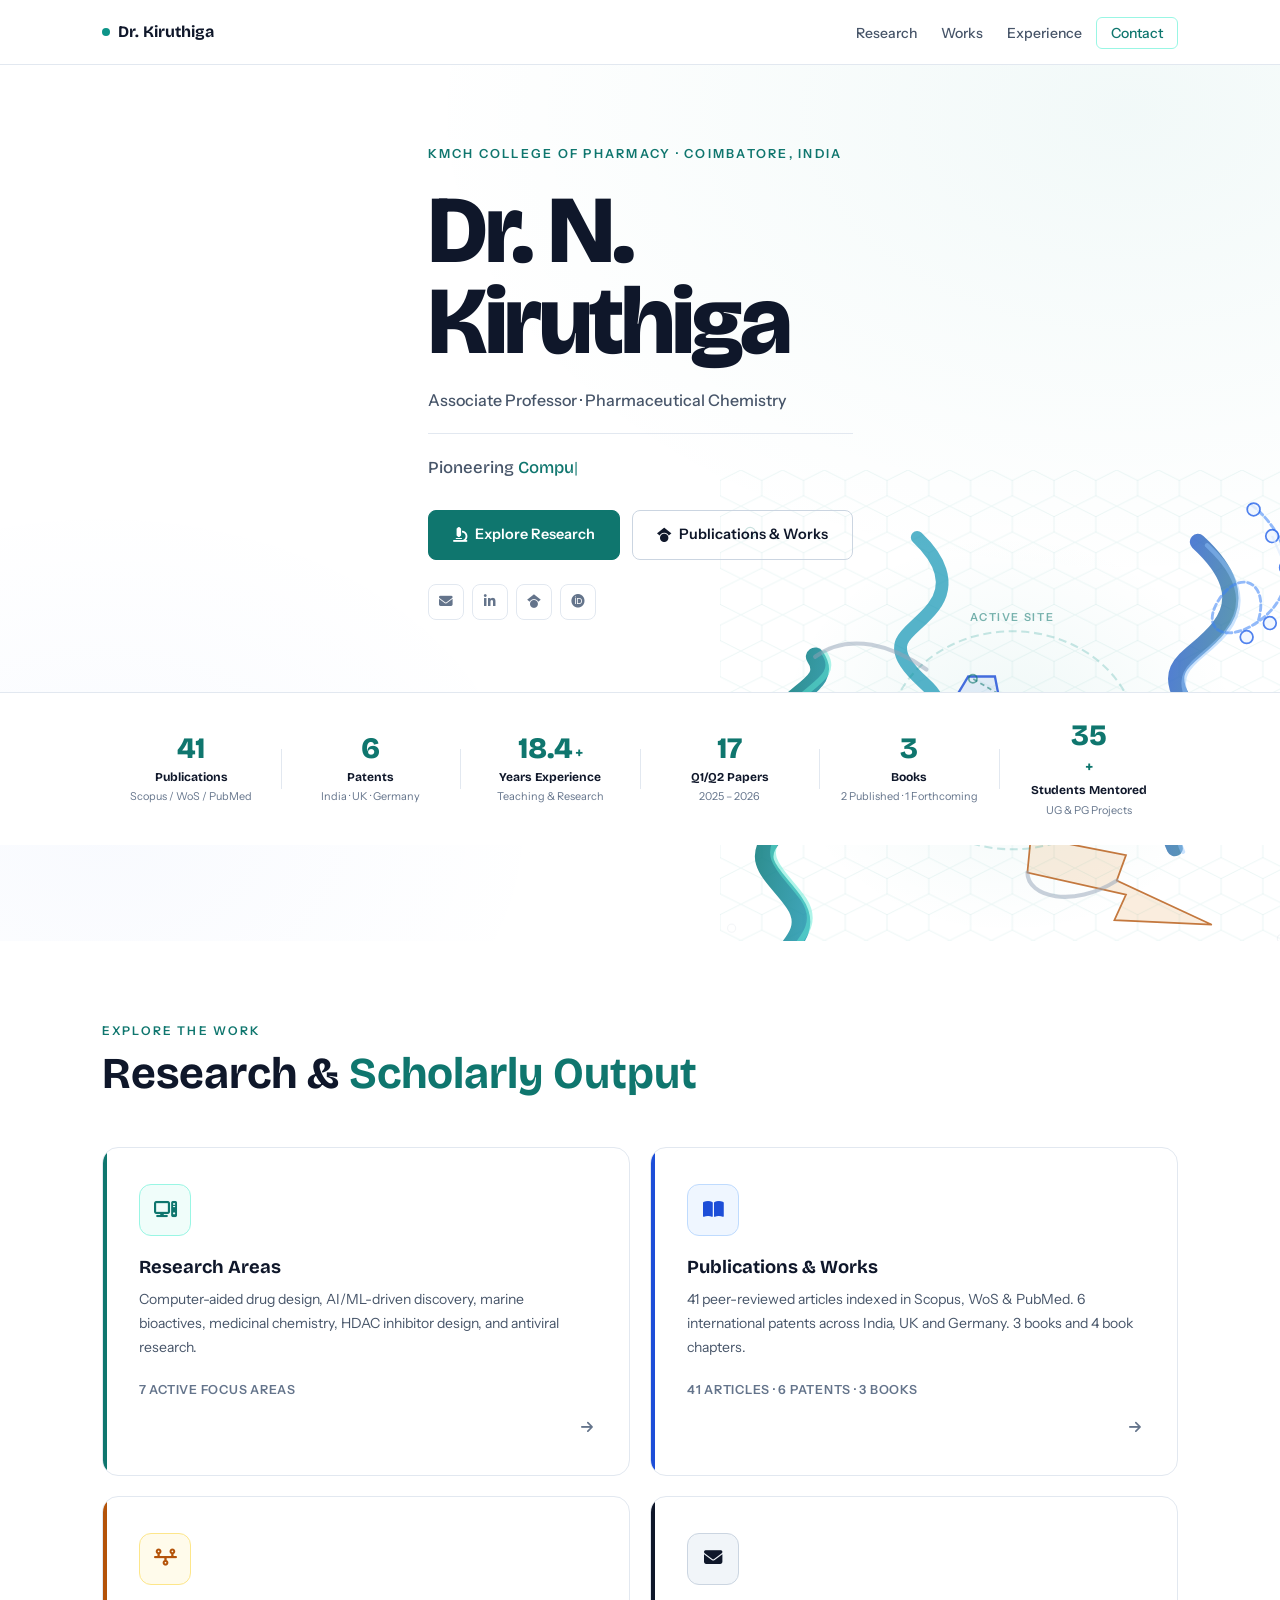
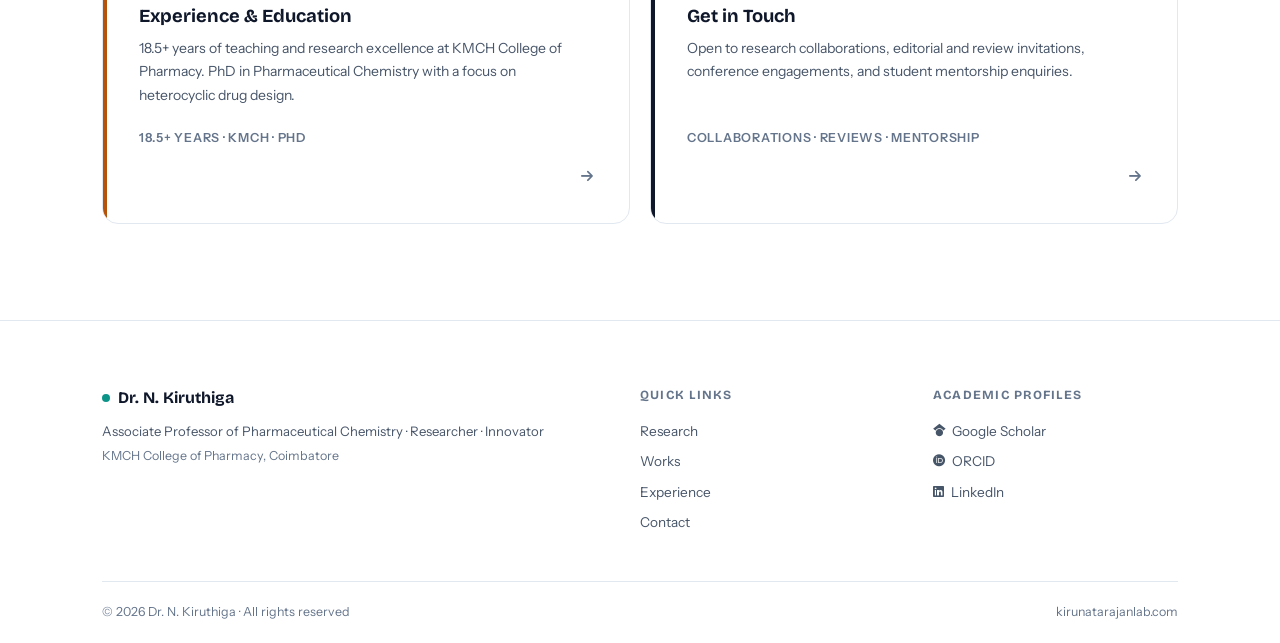
==== commit ae140289: "Redesign hero with inline molecular SVG art; editorial research layout - Hero: full-bleed molecular " ====
--- a/index.html
+++ b/index.html
@@ -4,12 +4,10 @@
   <meta charset="UTF-8" />
   <meta name="viewport" content="width=device-width, initial-scale=1.0" />
   <meta name="description" content="Dr. N. Kiruthiga — Associate Professor of Pharmaceutical Chemistry, KMCH College of Pharmacy, Coimbatore. Expert in Computer-Aided Drug Design, Medicinal Chemistry, AI-Driven Drug Discovery." />
-  <meta name="keywords" content="Dr N Kiruthiga, Pharmaceutical Chemistry, Drug Design, CADD, Medicinal Chemistry, KMCH College of Pharmacy, Coimbatore" />
   <meta name="author" content="Dr. N. Kiruthiga" />
   <meta property="og:title" content="Dr. N. Kiruthiga | Pharmaceutical Chemistry &amp; Drug Discovery" />
-  <meta property="og:description" content="Associate Professor with 18.5+ years experience, 41 publications, 6 patents, and pioneering research in CADD and AI-driven drug discovery." />
+  <meta property="og:description" content="18.5+ years · 41 publications · 6 patents · CADD, Marine Bioactives, AI Drug Discovery." />
   <meta property="og:type" content="website" />
-  <meta property="og:url" content="https://kirunatarajanlab.com" />
   <title>Dr. N. Kiruthiga | Pharmaceutical Chemistry &amp; Drug Discovery</title>
   <link rel="preconnect" href="https://fonts.googleapis.com" />
   <link rel="preconnect" href="https://fonts.gstatic.com" crossorigin />
@@ -42,74 +40,203 @@
 
   <!-- HERO -->
   <section id="hero">
+
+    <!-- Molecular visualization — protein/ligand/RNA SVG art, right-side background -->
+    <div class="hero-mol-visual" aria-hidden="true">
+      <svg xmlns="http://www.w3.org/2000/svg" viewBox="0 0 500 460" fill="none">
+        <defs>
+          <!-- Hexagonal lattice pattern -->
+          <pattern id="mol-hex" x="0" y="0" width="36" height="31.2" patternUnits="userSpaceOnUse">
+            <path d="M18,0 L36,9 L36,22.2 L18,31.2 L0,22.2 L0,9Z" fill="none" stroke="rgba(13,148,136,0.09)" stroke-width="0.8"/>
+          </pattern>
+          <!-- Pocket radial glow -->
+          <radialGradient id="pocketGlow" cx="50%" cy="50%" r="50%">
+            <stop offset="0%" stop-color="#0d9488" stop-opacity="0.07"/>
+            <stop offset="100%" stop-color="#0d9488" stop-opacity="0"/>
+          </radialGradient>
+          <!-- Helix gradients -->
+          <linearGradient id="hx1" x1="0%" y1="0%" x2="100%" y2="100%">
+            <stop offset="0%" stop-color="#0f766e" stop-opacity="0.9"/>
+            <stop offset="100%" stop-color="#0891b2" stop-opacity="0.75"/>
+          </linearGradient>
+          <linearGradient id="hx2" x1="0%" y1="0%" x2="100%" y2="100%">
+            <stop offset="0%" stop-color="#1d4ed8" stop-opacity="0.78"/>
+            <stop offset="100%" stop-color="#0f766e" stop-opacity="0.65"/>
+          </linearGradient>
+        </defs>
+
+        <!-- Hex lattice background -->
+        <rect width="500" height="460" fill="url(#mol-hex)"/>
+
+        <!-- Protein surface glow -->
+        <ellipse cx="248" cy="228" rx="198" ry="172" fill="url(#pocketGlow)"/>
+
+        <!-- ╔═══ HELIX 1 — main, bottom-left → center, TEAL ═══╗ -->
+        <path d="M44,432 C60,410 80,396 64,373 C48,350 26,338 46,316 C66,294 90,285 74,262 C58,239 34,230 52,209 C70,188 96,181 82,161"
+              stroke="url(#hx1)" stroke-width="16" stroke-linecap="round"/>
+        <!-- ribbon highlight -->
+        <path d="M52,428 C68,406 87,393 72,370 C56,347 34,335 53,313 C72,291 96,282 81,259 C65,236 42,227 59,206 C77,185 103,178 90,158"
+              stroke="rgba(94,234,212,0.5)" stroke-width="5" stroke-linecap="round"/>
+
+        <!-- ╔═══ HELIX 2 — upper right, BLUE ═══╗ -->
+        <path d="M412,62 C436,84 451,110 430,136 C409,162 382,166 398,196 C414,226 442,232 424,262 C406,292 378,296 392,326"
+              stroke="url(#hx2)" stroke-width="14" stroke-linecap="round"/>
+        <!-- ribbon highlight -->
+        <path d="M420,65 C444,87 457,113 437,139 C416,165 389,169 404,199 C420,229 448,235 431,265 C414,295 385,299 399,329"
+              stroke="rgba(147,197,253,0.48)" stroke-width="4" stroke-linecap="round"/>
+
+        <!-- ╔═══ HELIX 3 — small, top-center, CYAN ═══╗ -->
+        <path d="M170,58 C188,75 200,97 184,118 C168,139 146,144 160,166 C174,188 196,190 182,212"
+              stroke="#0891b2" stroke-width="11" stroke-linecap="round" opacity="0.68"/>
+
+        <!-- ╔═══ β-STRAND arrow ═══╗ -->
+        <path d="M424,392 L342,354 L350,332 L268,316 L265,347 L350,366 L340,388 Z"
+              fill="rgba(217,119,6,0.16)" stroke="#b45309" stroke-width="1.5" opacity="0.78"/>
+
+        <!-- ╔═══ CONNECTING LOOPS ═══╗ -->
+        <path d="M82,161 C112,139 150,152 178,172" stroke="#94a3b8" stroke-width="3.5" stroke-linecap="round" opacity="0.5"/>
+        <path d="M182,212 C198,220 216,224 237,230" stroke="#94a3b8" stroke-width="3.5" stroke-linecap="round" opacity="0.5"/>
+        <path d="M278,230 C318,224 352,216 392,196" stroke="#94a3b8" stroke-width="3.5" stroke-linecap="round" opacity="0.5"/>
+        <path d="M265,347 C265,368 304,378 342,354" stroke="#94a3b8" stroke-width="3.5" stroke-linecap="round" opacity="0.5"/>
+
+        <!-- ╔═══ RNA HAIRPIN — top-right ═══╗ -->
+        <path d="M458,30 C492,56 500,100 470,126 C440,152 412,140 430,112 C448,84 474,97 464,130"
+              stroke="#3b82f6" stroke-width="2.5" stroke-linecap="round" stroke-dasharray="5,3" opacity="0.55"/>
+        <!-- Nucleotide bases -->
+        <circle cx="460" cy="34"  r="5.5" fill="#eff6ff" stroke="#2563eb" stroke-width="1.5" opacity="0.8"/>
+        <circle cx="476" cy="57"  r="5.5" fill="#eff6ff" stroke="#2563eb" stroke-width="1.5" opacity="0.8"/>
+        <circle cx="488" cy="84"  r="5.5" fill="#eff6ff" stroke="#2563eb" stroke-width="1.5" opacity="0.8"/>
+        <circle cx="489" cy="112" r="5.5" fill="#eff6ff" stroke="#2563eb" stroke-width="1.5" opacity="0.8"/>
+        <circle cx="474" cy="132" r="5.5" fill="#eff6ff" stroke="#2563eb" stroke-width="1.5" opacity="0.8"/>
+        <circle cx="454" cy="144" r="5.5" fill="#eff6ff" stroke="#2563eb" stroke-width="1.5" opacity="0.8"/>
+        <!-- Base-pair bridge -->
+        <line x1="476" y1="57"  x2="488" y2="84"  stroke="#dbeafe" stroke-width="2" opacity="0.6"/>
+        <line x1="488" y1="84"  x2="489" y2="112" stroke="#dbeafe" stroke-width="2" opacity="0.6"/>
+
+        <!-- ╔═══ LIGAND — HDAC inhibitor scaffold (center) ═══╗ -->
+        <g transform="translate(252,230)">
+          <!-- Benzene ring core -->
+          <polygon points="0,-30 26,-15 26,15 0,30 -26,15 -26,-15"
+                   fill="rgba(180,83,9,0.12)" stroke="#b45309" stroke-width="2.5"/>
+          <!-- Aromatic ring (dashed inner) -->
+          <polygon points="0,-21 18,-10.5 18,10.5 0,21 -18,10.5 -18,-10.5"
+                   fill="none" stroke="#d97706" stroke-width="1.5" stroke-dasharray="3,2" opacity="0.7"/>
+          <!-- Heteroatoms on ring -->
+          <circle cx="0"   cy="-30" r="5.5" fill="#ef4444" opacity="0.92"/>  <!-- O -->
+          <circle cx="26"  cy="-15" r="4.5" fill="#ca8a04" opacity="0.85"/>  <!-- C -->
+          <circle cx="26"  cy="15"  r="5.5" fill="#1d4ed8" opacity="0.92"/>  <!-- N -->
+          <circle cx="0"   cy="30"  r="4.5" fill="#ca8a04" opacity="0.85"/>  <!-- C -->
+          <circle cx="-26" cy="15"  r="4.5" fill="#ca8a04" opacity="0.85"/>  <!-- C -->
+          <circle cx="-26" cy="-15" r="5.5" fill="#16a34a" opacity="0.92"/>  <!-- S -->
+
+          <!-- Hydroxamic acid arm (-C(=O)NHOH) -->
+          <line x1="26"  y1="-15" x2="54"  y2="-30" stroke="#b45309" stroke-width="2"   opacity="0.82"/>
+          <line x1="54"  y1="-30" x2="80"  y2="-20" stroke="#b45309" stroke-width="2"   opacity="0.82"/>
+          <circle cx="80" cy="-20" r="5.5" fill="#ef4444" opacity="0.9"/>  <!-- O -->
+          <line x1="80"  y1="-20" x2="97"  y2="-7"  stroke="#b45309" stroke-width="1.5" opacity="0.75"/>
+          <circle cx="97" cy="-7"  r="5"   fill="#1d4ed8" opacity="0.88"/>  <!-- N -->
+          <line x1="97"  y1="-7"  x2="114" y2="-18" stroke="#b45309" stroke-width="1.5" opacity="0.7"/>
+          <circle cx="114" cy="-18" r="5.5" fill="#ef4444" opacity="0.9"/>  <!-- OH -->
+
+          <!-- Piperidine ring -->
+          <polygon points="-15,-52 -38,-52 -50,-32 -44,-8 -22,-4 -10,-26"
+                   fill="rgba(29,78,216,0.10)" stroke="#1d4ed8" stroke-width="2" opacity="0.82"/>
+          <circle cx="-33" cy="-9" r="5.5" fill="#1d4ed8" opacity="0.92"/>  <!-- N -->
+        </g>
+
+        <!-- ╔═══ H-BOND INTERACTIONS (dashed) ═══╗ -->
+        <line x1="252" y1="200" x2="218" y2="180" stroke="#0f766e" stroke-width="1.5" stroke-dasharray="4,3" opacity="0.55"/>
+        <line x1="278" y1="212" x2="318" y2="196" stroke="#0f766e" stroke-width="1.5" stroke-dasharray="4,3" opacity="0.55"/>
+        <line x1="366" y1="222" x2="392" y2="218" stroke="#0f766e" stroke-width="1.5" stroke-dasharray="4,3" opacity="0.55"/>
+        <line x1="236" y1="270" x2="212" y2="290" stroke="#0f766e" stroke-width="1.5" stroke-dasharray="4,3" opacity="0.55"/>
+        <!-- H-bond anchor circles -->
+        <circle cx="218" cy="180" r="3.5" fill="none" stroke="#0f766e" stroke-width="1.5" opacity="0.6"/>
+        <circle cx="392" cy="218" r="3.5" fill="none" stroke="#0f766e" stroke-width="1.5" opacity="0.6"/>
+        <circle cx="212" cy="290" r="3.5" fill="none" stroke="#0f766e" stroke-width="1.5" opacity="0.6"/>
+
+        <!-- ╔═══ ACTIVE SITE BOUNDARY ═══╗ -->
+        <ellipse cx="252" cy="233" rx="108" ry="94"
+                 fill="none" stroke="rgba(13,148,136,0.22)" stroke-width="1.8" stroke-dasharray="7,4"/>
+        <text x="252" y="130" text-anchor="middle"
+              font-family="Instrument Sans,system-ui,sans-serif" font-size="9.5"
+              font-weight="600" fill="#0f766e" opacity="0.55" letter-spacing="0.15em">ACTIVE SITE</text>
+
+        <!-- Depth atoms (background context) -->
+        <circle cx="88"  cy="442" r="5"   fill="none" stroke="#cbd5e1" stroke-width="1" opacity="0.35"/>
+        <circle cx="118" cy="430" r="3.5" fill="none" stroke="#cbd5e1" stroke-width="1" opacity="0.25"/>
+        <circle cx="440" cy="442" r="5"   fill="none" stroke="#cbd5e1" stroke-width="1" opacity="0.35"/>
+        <circle cx="484" cy="404" r="3.5" fill="none" stroke="#cbd5e1" stroke-width="1" opacity="0.25"/>
+        <circle cx="26"  cy="54"  r="4.5" fill="none" stroke="#0f766e" stroke-width="1" opacity="0.22"/>
+        <circle cx="10"  cy="395" r="3.5" fill="none" stroke="#cbd5e1" stroke-width="1" opacity="0.22"/>
+      </svg>
+    </div>
+
+    <!-- Hero text content -->
     <div class="hero-body container">
-      <div class="hero-split">
-
-        <!-- LEFT: credentials + CTA -->
-        <div class="hero-left">
-          <p class="hero-dept">KMCH College of Pharmacy &middot; Coimbatore, India</p>
-          <h1 class="hero-name">Dr. N.<br>Kiruthiga</h1>
-          <p class="hero-role">Associate Professor &middot; Pharmaceutical Chemistry</p>
-          <div class="hero-typewriter">
-            <span class="typewriter-static">Pioneering </span><span id="typewriterText"></span><span class="typewriter-cursor" aria-hidden="true">|</span>
-          </div>
-          <div class="hero-cta">
-            <a href="research.html" class="btn-primary">
-              <i class="fa-solid fa-microscope"></i> Explore Research
-            </a>
-            <a href="works.html" class="btn-secondary">
-              <i class="fa-brands fa-google-scholar"></i> Publications &amp; Works
-            </a>
-          </div>
-          <div class="hero-social">
-            <a href="mailto:kiruthigagovindaraj@gmail.com" class="hero-social-link" aria-label="Email"><i class="fa-solid fa-envelope"></i></a>
-            <a href="https://linkedin.com/in/kiruthiga-govindaraj-898b456a" target="_blank" rel="noopener" class="hero-social-link" aria-label="LinkedIn"><i class="fa-brands fa-linkedin-in"></i></a>
-            <a href="https://scholar.google.com/citations?user=NSQRRvoAAAAJ&hl=en" target="_blank" rel="noopener" class="hero-social-link" aria-label="Google Scholar"><i class="fa-brands fa-google-scholar"></i></a>
-            <a href="https://orcid.org/0000-0002-7230-2003" target="_blank" rel="noopener" class="hero-social-link" aria-label="ORCID"><i class="fa-brands fa-orcid"></i></a>
-          </div>
-        </div>
-
-        <!-- RIGHT: key numbers + research focus -->
-        <div class="hero-right">
-          <div class="hero-numbers">
-            <div class="hero-num-item">
-              <div class="hero-num-value">
-                <span class="stat-number" data-target="41">0</span>
-              </div>
-              <div class="hero-num-label">Publications</div>
-              <div class="hero-num-sub">Scopus &middot; WoS &middot; PubMed</div>
-            </div>
-            <div class="hero-num-item">
-              <div class="hero-num-value">
-                <span class="stat-number" data-target="6">0</span>
-              </div>
-              <div class="hero-num-label">Patents</div>
-              <div class="hero-num-sub">India &middot; UK &middot; Germany</div>
-            </div>
-            <div class="hero-num-item">
-              <div class="hero-num-value">
-                <span class="stat-number stat-decimal" data-target="18.5">0</span><span class="stat-plus">+</span>
-              </div>
-              <div class="hero-num-label">Years Experience</div>
-              <div class="hero-num-sub">Teaching &amp; Research</div>
-            </div>
-            <div class="hero-num-item">
-              <div class="hero-num-value">
-                <span class="stat-number" data-target="17">0</span>
-              </div>
-              <div class="hero-num-label">Q1/Q2 Papers</div>
-              <div class="hero-num-sub">Published 2025&ndash;2026</div>
-            </div>
-          </div>
-          <div class="hero-focus-tags">
-            <span class="hero-focus-tag"><i class="fa-solid fa-computer"></i> CADD</span>
-            <span class="hero-focus-tag"><i class="fa-solid fa-robot"></i> AI Drug Discovery</span>
-            <span class="hero-focus-tag"><i class="fa-solid fa-fish"></i> Marine Bioactives</span>
-            <span class="hero-focus-tag"><i class="fa-solid fa-flask-vial"></i> Medicinal Chemistry</span>
-            <span class="hero-focus-tag"><i class="fa-solid fa-dna"></i> HDAC Inhibitors</span>
-          </div>
-        </div>
-
+      <div class="hero-text-col">
+        <p class="hero-dept">KMCH College of Pharmacy &middot; Coimbatore, India</p>
+        <h1 class="hero-name">Dr. N.<br>Kiruthiga</h1>
+        <p class="hero-role">Associate Professor &middot; Pharmaceutical Chemistry</p>
+        <div class="hero-typewriter">
+          <span class="typewriter-static">Pioneering </span><span id="typewriterText"></span><span class="typewriter-cursor" aria-hidden="true">|</span>
+        </div>
+        <div class="hero-cta">
+          <a href="research.html" class="btn-primary">
+            <i class="fa-solid fa-microscope"></i> Explore Research
+          </a>
+          <a href="works.html" class="btn-secondary">
+            <i class="fa-brands fa-google-scholar"></i> Publications &amp; Works
+          </a>
+        </div>
+        <div class="hero-social">
+          <a href="mailto:kiruthigagovindaraj@gmail.com" class="hero-social-link" aria-label="Email"><i class="fa-solid fa-envelope"></i></a>
+          <a href="https://linkedin.com/in/kiruthiga-govindaraj-898b456a" target="_blank" rel="noopener" class="hero-social-link" aria-label="LinkedIn"><i class="fa-brands fa-linkedin-in"></i></a>
+          <a href="https://scholar.google.com/citations?user=NSQRRvoAAAAJ&hl=en" target="_blank" rel="noopener" class="hero-social-link" aria-label="Google Scholar"><i class="fa-brands fa-google-scholar"></i></a>
+          <a href="https://orcid.org/0000-0002-7230-2003" target="_blank" rel="noopener" class="hero-social-link" aria-label="ORCID"><i class="fa-brands fa-orcid"></i></a>
+        </div>
+      </div>
+    </div>
+
+    <!-- Metrics strip -->
+    <div class="hero-metrics">
+      <div class="container">
+        <div class="metrics-row">
+          <div class="metric-item">
+            <span class="metric-num stat-number" data-target="41">0</span>
+            <span class="metric-label">Publications</span>
+            <span class="metric-sub">Scopus / WoS / PubMed</span>
+          </div>
+          <div class="metric-div"></div>
+          <div class="metric-item">
+            <span class="metric-num stat-number" data-target="6">0</span>
+            <span class="metric-label">Patents</span>
+            <span class="metric-sub">India · UK · Germany</span>
+          </div>
+          <div class="metric-div"></div>
+          <div class="metric-item">
+            <span class="metric-num"><span class="stat-number stat-decimal" data-target="18.5">0</span><span class="metric-plus">+</span></span>
+            <span class="metric-label">Years Experience</span>
+            <span class="metric-sub">Teaching &amp; Research</span>
+          </div>
+          <div class="metric-div"></div>
+          <div class="metric-item">
+            <span class="metric-num stat-number" data-target="17">0</span>
+            <span class="metric-label">Q1/Q2 Papers</span>
+            <span class="metric-sub">2025 – 2026</span>
+          </div>
+          <div class="metric-div"></div>
+          <div class="metric-item">
+            <span class="metric-num stat-number" data-target="3">0</span>
+            <span class="metric-label">Books</span>
+            <span class="metric-sub">2 Published · 1 Forthcoming</span>
+          </div>
+          <div class="metric-div"></div>
+          <div class="metric-item">
+            <span class="metric-num stat-number" data-target="35">0</span><span class="metric-plus">+</span>
+            <span class="metric-label">Students Mentored</span>
+            <span class="metric-sub">UG &amp; PG Projects</span>
+          </div>
+        </div>
       </div>
     </div>
   </section>
--- a/css/style.css
+++ b/css/style.css
@@ -188,9 +188,9 @@
   align-items: center;
   gap: 8px;
   padding: 12px 24px;
-  background: var(--teal);
+  background: var(--teal-dark);  /* #0f766e — 5.47:1 on white, WCAG AA */
   color: #fff;
-  border: 1.5px solid var(--teal);
+  border: 1.5px solid var(--teal-dark);
   border-radius: var(--radius-sm);
   font-family: var(--font-body);
   font-size: 0.9rem;
@@ -529,12 +529,161 @@
 }
 .hero-focus-tag i { font-size: 0.7rem; color: var(--teal-dark); }
 
-/* Keep old hero-content class harmless for subpages that might still use it */
+/* Keep old hero-content class harmless */
 .hero-content {
   max-width: 760px;
   display: flex;
   flex-direction: column;
 }
+
+/* ── Hero molecular visualization ── */
+.hero-mol-visual {
+  position: absolute;
+  right: -20px;
+  top: 50%;
+  transform: translateY(-52%);
+  width: 50%;
+  max-width: 580px;
+  pointer-events: none;
+  opacity: 0.68;
+  animation: fadeUp 1.2s var(--ease-spring) 0.25s both;
+  z-index: 0;
+}
+.hero-mol-visual svg { width: 100%; height: auto; display: block; }
+
+/* Hero text column — left half only */
+.hero-text-col {
+  max-width: 520px;
+  display: flex;
+  flex-direction: column;
+  position: relative;
+  z-index: 1;
+}
+
+/* ── Metrics strip ── */
+.hero-metrics {
+  border-top: 1px solid var(--border);
+  padding: 28px 0;
+  background: #fff;
+  position: relative;
+  z-index: 1;
+}
+.metrics-row {
+  display: flex;
+  align-items: center;
+  gap: 0;
+}
+.metric-item {
+  display: flex;
+  flex-direction: column;
+  align-items: center;
+  flex: 1;
+  padding: 0 12px;
+  animation: fadeUp 0.55s var(--ease-spring) 0.8s both;
+}
+.metric-num {
+  font-family: var(--font-display);
+  font-size: 1.85rem;
+  font-weight: 800;
+  color: var(--teal-dark);  /* 5.47:1 */
+  line-height: 1;
+  margin-bottom: 4px;
+  display: flex;
+  align-items: baseline;
+  gap: 2px;
+}
+.metric-plus {
+  font-family: var(--font-display);
+  font-size: 1rem;
+  font-weight: 700;
+  color: var(--teal-dark);
+}
+.metric-label {
+  font-family: var(--font-display);
+  font-size: 0.75rem;
+  font-weight: 700;
+  color: var(--navy);
+  margin-bottom: 2px;
+  text-align: center;
+}
+.metric-sub {
+  font-family: var(--font-body);
+  font-size: 0.68rem;
+  color: var(--text-subtle);  /* 4.6:1 */
+  text-align: center;
+  line-height: 1.3;
+}
+.metric-div {
+  width: 1px;
+  height: 40px;
+  background: var(--border);
+  flex-shrink: 0;
+}
+
+/* ── Research editorial layout ── */
+.research-editorial {
+  display: flex;
+  flex-direction: column;
+}
+.re-item {
+  display: grid;
+  grid-template-columns: 72px 1fr;
+  gap: 32px;
+  padding: 40px 0;
+  border-bottom: 1px solid var(--border);
+  align-items: start;
+  transition: background 0.2s ease;
+}
+.re-item:last-child { border-bottom: none; }
+.re-num {
+  font-family: var(--font-display);
+  font-size: 3rem;
+  font-weight: 800;
+  color: var(--navy);
+  opacity: 0.08;
+  line-height: 1;
+  padding-top: 6px;
+  user-select: none;
+}
+.re-body { display: flex; flex-direction: column; gap: 12px; }
+.re-accent-bar {
+  width: 32px;
+  height: 3px;
+  border-radius: 2px;
+  margin-bottom: 4px;
+}
+.re-body h2 {
+  font-family: var(--font-display);
+  font-size: clamp(1.25rem, 2.5vw, 1.65rem);
+  font-weight: 700;
+  color: var(--navy);
+  line-height: 1.2;
+  letter-spacing: -0.02em;
+}
+.re-body p {
+  font-family: var(--font-body);
+  font-size: 0.95rem;
+  color: var(--text-muted);
+  line-height: 1.75;
+  max-width: 680px;
+}
+.re-tags {
+  display: flex;
+  flex-wrap: wrap;
+  gap: 7px;
+}
+.re-tags span {
+  font-family: var(--font-body);
+  font-size: 0.75rem;
+  font-weight: 500;
+  padding: 4px 10px;
+  border-radius: 6px;
+  border: 1px solid var(--border);
+  color: var(--text-subtle);
+  background: #fff;
+  transition: border-color 0.2s, color 0.2s;
+}
+.re-tags span:hover { border-color: var(--teal-border); color: var(--teal-dark); }
 
 .hero-badge {
   display: inline-flex;
@@ -1828,21 +1977,24 @@
 
 /* ── RESPONSIVE ──────────────────────────────────── */
 @media (max-width: 1100px) {
-  .hero-split { gap: 48px; }
+  .hero-mol-visual { width: 52%; opacity: 0.55; }
   .hero-name  { font-size: clamp(3rem, 6vw, 5rem); }
-  .research-grid { grid-template-columns: repeat(2, 1fr); }
   .patents-grid  { grid-template-columns: repeat(2, 1fr); }
   .with-deco { padding-right: 0; }
   .with-deco::after { display: none; }
 }
 
 @media (max-width: 900px) {
-  .hero-split { grid-template-columns: 1fr; gap: 40px; }
-  .hero-right { order: -1; }  /* numbers before name on tablet/mobile */
-  .hero-numbers { max-width: 420px; }
+  .hero-mol-visual { display: none; }
+  .hero-body { padding: 64px 0 48px; }
+  .hero-text-col { max-width: 100%; }
+  .metrics-row { flex-wrap: wrap; gap: 0; }
+  .metric-item { flex-basis: 33.33%; padding: 12px 8px; }
+  .metric-div { display: none; }
   .showcase-grid { grid-template-columns: 1fr 1fr; }
+  .re-item { grid-template-columns: 52px 1fr; gap: 20px; }
+  .re-num { font-size: 2.2rem; }
   section { padding: 72px 0; }
-  .hero-body { padding: 56px 0 48px; }
   .about-grid { grid-template-columns: 1fr; gap: 36px; }
   .contact-grid { grid-template-columns: 1fr; }
   .footer-grid { grid-template-columns: 1fr 1fr; }
@@ -1869,7 +2021,7 @@
   .nav-links a::after { display: none; }
   .nav-toggle { display: flex; }
   .hero-name  { font-size: clamp(2.75rem, 10vw, 4rem); }
-  .hero-numbers { max-width: 100%; }
+  .metric-item { flex-basis: 50%; }
   .showcase-grid { grid-template-columns: 1fr; }
   .showcase-card { padding: 28px; }
   .research-grid  { grid-template-columns: 1fr; }
@@ -1885,13 +2037,15 @@
   .works-tabs { flex-direction: column; width: 100%; }
   .works-tab { border-right: none; border-bottom: 1px solid var(--border); }
   .works-tab:last-child { border-bottom: none; }
+  .re-item { grid-template-columns: 1fr; gap: 8px; padding: 28px 0; }
+  .re-num { font-size: 1.6rem; opacity: 0.06; }
 }
 
 @media (max-width: 480px) {
   .hero-name  { font-size: clamp(2.5rem, 12vw, 3.5rem); }
   .hero-cta   { flex-direction: column; width: 100%; }
   .hero-cta .btn-primary, .hero-cta .btn-secondary { width: 100%; justify-content: center; }
-  .hero-focus-tags { display: none; }
+  .metric-item { flex-basis: 50%; }
   .leadership-grid { grid-template-columns: 1fr; }
   .section-title { font-size: 1.75rem; }
 }
